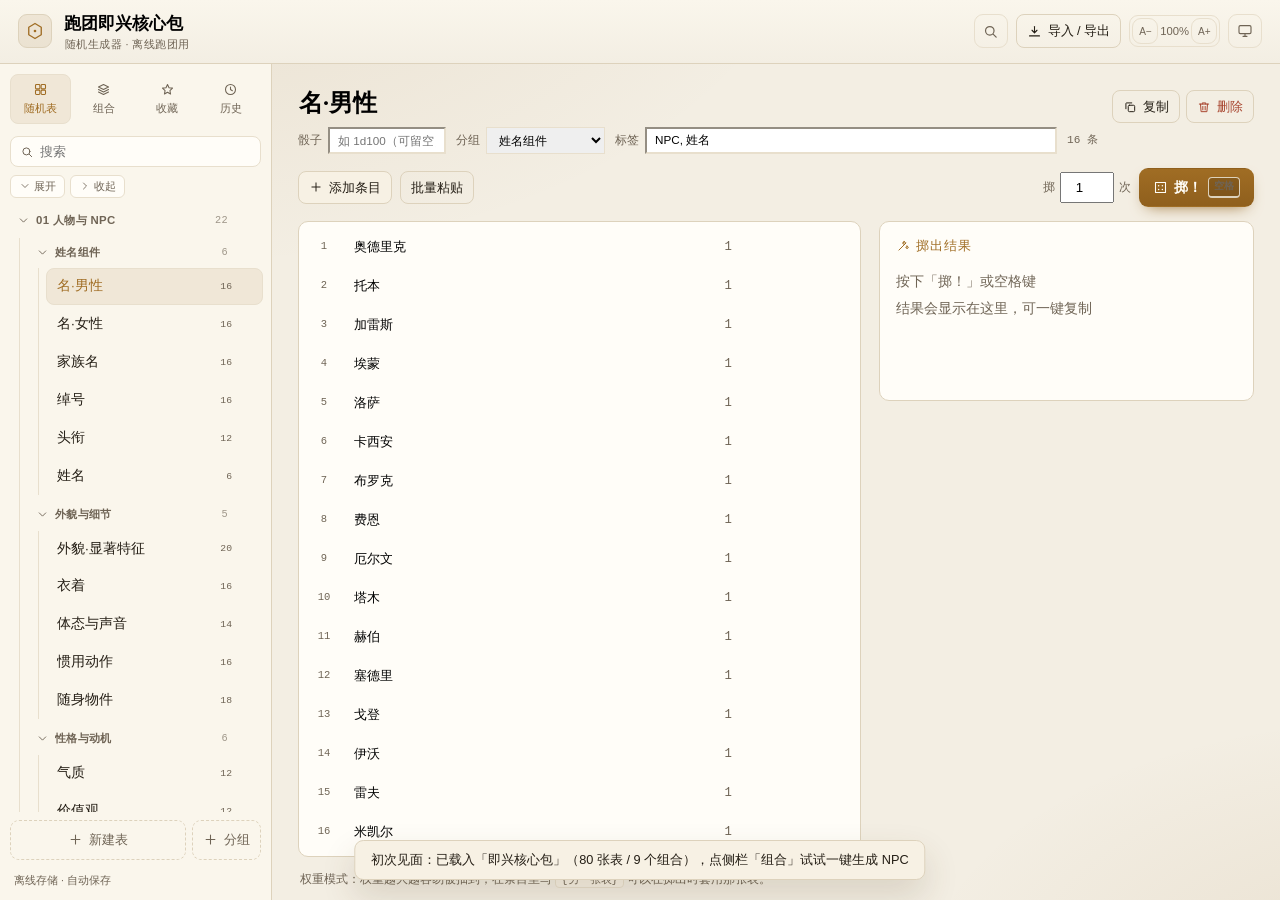
==== pwa/index.html @ c8e524cf "init: 随机表工具（随机生成器）" ====
<!doctype html>
<html lang="zh-CN" data-theme="dark">
<head>
<meta charset="UTF-8">
<meta name="viewport" content="width=device-width, initial-scale=1.0, viewport-fit=cover">
<meta name="color-scheme" content="dark light">
<meta name="description" content="离线随机生成器：建随机表、分组管理、掷表、组合生成 NPC，结果可收藏并写备注。数据保存在本地，可导出导入。">
<title>随机生成器</title>
<link rel="icon" href="data:image/svg+xml,%3Csvg xmlns='http://www.w3.org/2000/svg' viewBox='0 0 32 32'%3E%3Crect width='32' height='32' rx='7' fill='%23171c22'/%3E%3Cpath d='M16 4l10 6v12l-10 6-10-6V10z' fill='none' stroke='%23d8a854' stroke-width='1.6'/%3E%3Ccircle cx='16' cy='16' r='2.2' fill='%23d8a854'/%3E%3C/svg%3E">
<link rel="manifest" href="manifest.webmanifest">
<style>
/* ============================================================
 * 随机生成器 · 样式（泛奇幻 / 暗亮双主题）
 * ============================================================ */

:root {
  --font-display: "Iowan Old Style", "Palatino Linotype", Palatino, "Songti SC", "Source Han Serif SC", "Noto Serif SC", serif;
  --font-body: -apple-system, "Segoe UI", "PingFang SC", "Microsoft YaHei", "Noto Sans SC", sans-serif;
  --font-mono: ui-monospace, "Cascadia Code", Consolas, "Courier New", monospace;
  --font-scale: 1;
  --radius: 10px;
}

[data-theme="dark"] {
  --bg: #0d1013;
  --bg-elev: #12161a;
  --panel: #171c22;
  --panel-2: #1d242b;
  --line: #2b343d;
  --line-soft: #222a32;
  --text: #e9e3d5;
  --text-dim: #98a2ac;
  --gold: #d8a854;
  --gold-strong: #f0c477;
  --gold-bg: rgba(216, 168, 84, 0.12);
  --danger: #d2705c;
  --shadow: 0 18px 44px rgba(0, 0, 0, 0.5);
  --ring: rgba(216, 168, 84, 0.18);
  color-scheme: dark;
}

[data-theme="light"] {
  --bg: #f3eee3;
  --bg-elev: #faf6ec;
  --panel: #fffdf8;
  --panel-2: #f7f1e4;
  --line: #ddd2bc;
  --line-soft: #e8dfcd;
  --text: #241e15;
  --text-dim: #6f6455;
  --gold: #8f5f1d;
  --gold-strong: #a06d24;
  --gold-bg: rgba(143, 95, 29, 0.1);
  --danger: #a8452f;
  --shadow: 0 16px 34px rgba(80, 60, 30, 0.16);
  --ring: rgba(143, 95, 29, 0.16);
  color-scheme: light;
}

* { box-sizing: border-box; }

html, body { height: 100%; }

body {
  margin: 0;
  background:
    radial-gradient(1100px 600px at 12% -10%, var(--gold-bg), transparent 60%),
    radial-gradient(900px 500px at 110% 110%, var(--gold-bg), transparent 55%),
    var(--bg);
  color: var(--text);
  font-family: var(--font-body);
  font-size: calc(15px * var(--font-scale));
  line-height: 1.55;
  -webkit-font-smoothing: antialiased;
  overflow: hidden;
}

body.modal-open { overflow: hidden; }

::-webkit-scrollbar { width: 10px; height: 10px; }
::-webkit-scrollbar-thumb { background: var(--line); border-radius: 10px; border: 3px solid transparent; background-clip: padding-box; }
::-webkit-scrollbar-thumb:hover { background: var(--text-dim); background-clip: padding-box; }
::-webkit-scrollbar-track { background: transparent; }

.icon { flex: none; vertical-align: -2px; }

h1, h2, h3 { font-family: var(--font-display); font-weight: 600; letter-spacing: 0.01em; margin: 0; }

code {
  font-family: var(--font-mono);
  font-size: 0.9em;
  background: var(--panel-2);
  border: 1px solid var(--line-soft);
  border-radius: 4px;
  padding: 1px 5px;
}

kbd {
  font-family: var(--font-mono);
  font-size: 10px;
  padding: 1px 5px;
  border: 1px solid var(--line);
  border-bottom-width: 2px;
  border-radius: 4px;
  color: var(--text-dim);
  background: rgba(0, 0, 0, 0.14);
}

.dim { color: var(--text-dim); }
.grow { flex: 1 1 auto; min-width: 0; }
.right { margin-left: auto; }
.spacer { flex: 1 1 auto; }
.pre { white-space: pre-wrap; }

/* ---------------- 顶栏 ---------------- */

#app {
  display: grid;
  grid-template-rows: auto 1fr;
  height: 100vh;
  height: 100dvh;
}

.topbar {
  display: flex;
  align-items: center;
  gap: 14px;
  padding: 10px 18px;
  border-bottom: 1px solid var(--line);
  background: linear-gradient(180deg, var(--bg-elev), var(--bg));
  z-index: 30;
}

.brand { display: flex; align-items: center; gap: 11px; min-width: 0; }

.brand-mark {
  width: 34px; height: 34px;
  display: grid; place-items: center;
  border-radius: 9px;
  color: var(--gold-strong);
  background: var(--gold-bg);
  border: 1px solid var(--line);
  flex: none;
}

.brand-text { display: flex; flex-direction: column; min-width: 0; }

.setname {
  background: transparent;
  border: 1px solid transparent;
  padding: 2px 6px;
  margin-left: -6px;
  font-family: var(--font-display);
  font-size: 1.12em;
  font-weight: 600;
  border-radius: 6px;
  width: 260px;
  max-width: 46vw;
}

.setname:hover { border-color: var(--line-soft); }
.setname:focus { background: var(--panel); border-color: var(--line); box-shadow: none; }

.tagline { font-size: 0.72em; color: var(--text-dim); padding-left: 2px; letter-spacing: 0.04em; }

.top-actions { display: flex; align-items: center; gap: 8px; margin-left: auto; }

.font-ctl {
  display: flex; align-items: center; gap: 2px;
  border: 1px solid var(--line-soft);
  border-radius: 9px;
  padding: 2px;
  color: var(--text-dim);
  font-size: 0.75em;
}

.font-ctl .icon-btn { width: 26px; height: 26px; font-size: 0.9em; }

/* ---------------- 按钮 ---------------- */

.btn {
  display: inline-flex;
  align-items: center;
  gap: 6px;
  padding: 8px 13px;
  border-radius: 9px;
  border: 1px solid var(--line);
  background: var(--panel-2);
  color: var(--text);
  font: inherit;
  font-size: 0.92em;
  cursor: pointer;
  white-space: nowrap;
  transition: border-color 0.14s, color 0.14s, background 0.14s, transform 0.08s;
}

.btn:hover { border-color: var(--gold); color: var(--gold-strong); }
.btn:active { transform: translateY(1px); }
.btn.gold {
  background: linear-gradient(180deg, var(--gold-strong), var(--gold));
  border-color: transparent;
  color: #241a06;
  font-weight: 600;
  box-shadow: 0 6px 16px -8px var(--gold);
}
[data-theme="light"] .btn.gold { color: #fffdf6; }
.btn.gold:hover { filter: brightness(1.05); color: #241a06; }
[data-theme="light"] .btn.gold:hover { color: #fffdf6; }
.btn.ghost { background: transparent; }
.btn.danger { color: var(--danger); }
.btn.danger:hover { border-color: var(--danger); }
.btn.danger-solid { background: var(--danger); border-color: transparent; color: #fff; }
.btn.small { padding: 6px 10px; font-size: 0.85em; border-radius: 8px; }
.btn:disabled { opacity: 0.45; cursor: not-allowed; }

.icon-btn {
  display: inline-grid;
  place-items: center;
  width: 34px; height: 34px;
  border-radius: 9px;
  border: 1px solid var(--line-soft);
  background: transparent;
  color: var(--text-dim);
  cursor: pointer;
  transition: 0.14s;
}
.icon-btn:hover { color: var(--gold-strong); border-color: var(--gold); }

.mini {
  display: inline-grid;
  place-items: center;
  width: 24px; height: 24px;
  border-radius: 6px;
  border: 1px solid transparent;
  background: transparent;
  color: var(--text-dim);
  cursor: pointer;
  padding: 0;
}
.mini:hover { color: var(--gold-strong); background: var(--panel-2); border-color: var(--line); }
.mini.danger:hover { color: var(--danger); border-color: var(--danger); }

.menu-btn { display: none; }

/* ---------------- 布局 ---------------- */

.layout {
  display: grid;
  grid-template-columns: 272px minmax(0, 1fr);
  min-height: 0;
}

.sidebar {
  display: flex;
  flex-direction: column;
  min-height: 0;
  border-right: 1px solid var(--line);
  background: var(--bg-elev);
}

.main {
  min-height: 0;
  overflow-y: auto;
  padding: 22px 26px 48px;
}

/* ---------------- 侧栏 ---------------- */

.side-tabs {
  display: grid;
  grid-template-columns: repeat(4, 1fr);
  gap: 3px;
  padding: 10px 10px 6px;
}

.side-tab {
  display: flex;
  flex-direction: column;
  align-items: center;
  gap: 3px;
  padding: 7px 2px;
  border-radius: 8px;
  border: 1px solid transparent;
  background: transparent;
  color: var(--text-dim);
  font: inherit;
  font-size: 0.7em;
  cursor: pointer;
  transition: 0.14s;
}
.side-tab:hover { color: var(--text); background: var(--panel); }
.side-tab.active { color: var(--gold-strong); background: var(--gold-bg); border-color: var(--line-soft); }

.side-search {
  display: flex;
  align-items: center;
  gap: 6px;
  margin: 6px 10px 8px;
  padding: 0 9px;
  border: 1px solid var(--line-soft);
  border-radius: 8px;
  background: var(--panel);
  color: var(--text-dim);
}
.side-search input { border: none; background: transparent; padding: 7px 0; flex: 1; font-size: 0.88em; }
.side-search input:focus { box-shadow: none; }

.side-tree-bar {
  display: flex;
  gap: 5px;
  margin: 0 10px 6px;
}

.tree-btn {
  display: inline-flex;
  align-items: center;
  gap: 3px;
  padding: 4px 8px;
  border-radius: 6px;
  border: 1px solid var(--line-soft);
  background: var(--panel);
  color: var(--text-dim);
  font: inherit;
  font-size: 0.72em;
  line-height: 1.2;
  cursor: pointer;
  transition: 0.14s;
}
.tree-btn:hover { color: var(--text); border-color: var(--gold-strong); }
.tree-btn:active { transform: translateY(1px); }

.side-list {
  flex: 1 1 auto;
  min-height: 0;
  overflow-y: auto;
  padding: 2px 8px 10px;
  display: flex;
  flex-direction: column;
  gap: 2px;
}

.side-item {
  display: flex;
  align-items: center;
  gap: 8px;
  width: 100%;
  padding: 8px 10px;
  border-radius: 8px;
  border: 1px solid transparent;
  background: transparent;
  color: var(--text);
  font: inherit;
  font-size: 0.9em;
  text-align: left;
  cursor: pointer;
}
.side-item:hover { background: var(--panel); }
.side-item.active { background: var(--gold-bg); border-color: var(--line-soft); color: var(--gold-strong); }

.side-name { flex: 1 1 auto; overflow: hidden; text-overflow: ellipsis; white-space: nowrap; }
.side-meta { font-size: 0.72em; color: var(--text-dim); font-family: var(--font-mono); }
.side-item.active .side-meta { color: var(--gold); }

/* 表行（可拖动 + 更多操作） */
.side-row {
  display: flex;
  align-items: center;
  border-radius: 8px;
  border: 1px solid transparent;
  min-width: 0;
}
.side-row:hover { background: var(--panel); }
.side-row.active { background: var(--gold-bg); border-color: var(--line-soft); }
.side-row.dragging-row { opacity: 0.4; }

.side-main {
  flex: 1 1 auto;
  min-width: 0;
  display: flex;
  align-items: center;
  gap: 8px;
  padding: 7px 2px 7px 10px;
  border: none;
  background: transparent;
  color: var(--text);
  font: inherit;
  font-size: 0.9em;
  text-align: left;
  cursor: pointer;
}
.side-row.active .side-main { color: var(--gold-strong); }

.side-more { opacity: 0; flex: none; margin-right: 4px; }
.side-row:hover .side-more, .folder-head:hover .side-more { opacity: 1; }
@media (hover: none) { .side-more { opacity: 1; } }

/* 分组 */
.folder-block { display: flex; flex-direction: column; gap: 1px; margin-bottom: 4px; }

.folder-head {
  display: flex;
  align-items: center;
  gap: 2px;
  border-radius: 8px;
  border: 1px solid transparent;
}
.folder-head:hover { background: var(--panel); }
.folder-head.drop-hover { background: var(--gold-bg); border-color: var(--gold); }

.folder-toggle {
  flex: 1 1 auto;
  min-width: 0;
  display: flex;
  align-items: center;
  gap: 6px;
  padding: 5px 4px 5px 8px;
  border: none;
  background: transparent;
  color: var(--text-dim);
  font: inherit;
  font-size: 0.76em;
  letter-spacing: 0.03em;
  text-align: left;
  cursor: pointer;
  border-radius: 7px;
}
.folder-toggle:hover { color: var(--text); }
.folder-name { font-weight: 600; overflow: hidden; text-overflow: ellipsis; white-space: nowrap; }
.folder-count { margin-left: auto; font-family: var(--font-mono); font-size: 0.9em; opacity: 0.65; }

.folder-head.plain {
  display: flex;
  gap: 6px;
  padding: 6px 8px;
  font-size: 0.76em;
  color: var(--text-dim);
}

.folder-items {
  display: flex;
  flex-direction: column;
  gap: 1px;
  margin-left: 11px;
  padding-left: 7px;
  border-left: 1px solid var(--line-soft);
}
.folder-children {
  display: flex;
  flex-direction: column;
  gap: 1px;
  margin-left: 11px;
  padding-left: 7px;
  border-left: 1px solid var(--line-soft);
}
.folder-block.collapsed .folder-items,
.folder-block.collapsed .folder-children { display: none; }

.folder-head[draggable="true"] { cursor: grab; }
.folder-head.dragging-row { opacity: 0.4; }

.folder-empty {
  margin: 2px 0;
  padding: 7px 8px;
  border: 1px dashed var(--line-soft);
  border-radius: 7px;
  font-size: 0.72em;
  color: var(--text-dim);
}

.side-new-row { display: flex; gap: 6px; margin: 8px 10px 4px; }
.side-new-row .side-new { margin: 0; flex: 1 1 auto; }
.side-new.compact { flex: 0 0 auto; padding: 9px 10px; }

.side-empty, .side-summary, .side-tip { padding: 12px; font-size: 0.82em; color: var(--text-dim); }
.side-summary { padding: 8px 12px; }
.side-tip { line-height: 1.6; }

.side-new {
  display: flex; align-items: center; justify-content: center; gap: 6px;
  margin: 8px 10px 4px;
  padding: 9px;
  border-radius: 9px;
  border: 1px dashed var(--line);
  background: transparent;
  color: var(--text-dim);
  font: inherit;
  font-size: 0.85em;
  cursor: pointer;
}
.side-new:hover { color: var(--gold-strong); border-color: var(--gold); background: var(--gold-bg); }

.side-foot { padding: 8px 14px 12px; font-size: 0.7em; }

/* ---------------- 通用视图 ---------------- */

.view { display: flex; flex-direction: column; gap: 14px; max-width: 1280px; }

.view-head { display: flex; align-items: flex-start; gap: 14px; flex-wrap: wrap; }
.head-main { display: flex; flex-direction: column; gap: 6px; flex: 1 1 320px; min-width: 0; }
.head-actions { display: flex; gap: 6px; flex: none; padding-top: 4px; }

.title-input {
  background: transparent;
  border: 1px solid transparent;
  border-radius: 8px;
  padding: 3px 8px;
  margin-left: -8px;
  font-family: var(--font-display);
  font-size: 1.6em;
  font-weight: 600;
  width: 100%;
}
.title-input:hover { border-color: var(--line-soft); }
.title-input:focus { background: var(--panel); border-color: var(--line); box-shadow: none; }
.title-input.invalid { border-color: var(--danger); }

.field-error {
  color: var(--danger);
  font-size: 0.76em;
  padding: 2px 0 0 2px;
  line-height: 1.5;
}

.page-title { font-size: 1.5em; padding: 4px 0; }

.meta-row { display: flex; align-items: center; gap: 10px; flex-wrap: wrap; font-size: 0.82em; color: var(--text-dim); }
.meta-field { display: flex; align-items: center; gap: 6px; flex: 0 0 auto; }
.meta-field > span { flex: none; white-space: nowrap; }
.meta-field input { padding: 5px 8px; font-size: 0.95em; border-color: var(--line-soft); }
.meta-field select { padding: 5px 8px; font-size: 0.95em; border-color: var(--line-soft); max-width: 150px; }
.meta-field.grow { flex: 1 1 220px; min-width: 160px; }
.meta-field.grow input { width: 100%; }
.meta-field input[data-act="table-dice"] { width: 118px; }
.count { font-family: var(--font-mono); font-size: 0.9em; color: var(--text-dim); white-space: nowrap; }

.toolbar { display: flex; align-items: center; gap: 8px; flex-wrap: wrap; }
.inline-field { display: flex; align-items: center; gap: 5px; font-size: 0.82em; color: var(--text-dim); }
.inline-field input { width: 54px; padding: 6px 8px; text-align: center; }

.hint { font-size: 0.78em; color: var(--text-dim); padding: 2px 2px 0; line-height: 1.7; }

.panel {
  border: 1px solid var(--line);
  border-radius: var(--radius);
  background: var(--panel);
  padding: 12px 14px 14px;
  display: flex;
  flex-direction: column;
  gap: 10px;
}
.panel-head { display: flex; align-items: baseline; gap: 10px; font-size: 0.88em; flex-wrap: wrap; }
.panel-head .dim { font-size: 0.86em; }
.pad { padding: 8px 2px; }

.split { display: grid; grid-template-columns: minmax(0, 1.35fr) minmax(300px, 0.9fr); gap: 18px; align-items: start; }
.split-main { display: flex; flex-direction: column; gap: 10px; min-width: 0; }
.split-side { position: sticky; top: 0; min-width: 0; }

/* ---------------- 条目 ---------------- */

.entry-list {
  border: 1px solid var(--line);
  border-radius: var(--radius);
  background: var(--panel);
  padding: 6px;
  display: flex;
  flex-direction: column;
  gap: 2px;
}

.entry-row {
  display: grid;
  grid-template-columns: 26px minmax(0, 1fr) 62px auto;
  align-items: center;
  gap: 7px;
  padding: 3px 6px;
  border-radius: 7px;
}
.entry-row:hover { background: var(--panel-2); }
.entry-row.data-dice { grid-template-columns: 26px minmax(0, 1fr) 62px auto auto; }

.entry-idx { font-family: var(--font-mono); font-size: 0.7em; color: var(--text-dim); text-align: center; }

.entry-row input { border-color: transparent; background: transparent; padding: 6px 8px; }
.entry-row input:hover { border-color: var(--line-soft); background: var(--bg-elev); }
.entry-row input:focus { background: var(--bg-elev); border-color: var(--gold); }

.entry-weight { text-align: center; font-family: var(--font-mono); font-size: 0.82em; color: var(--text-dim); }

.range-wrap { display: flex; align-items: center; gap: 2px; }
.entry-range { width: 48px; text-align: center; font-family: var(--font-mono); font-size: 0.8em; }
.dash { color: var(--text-dim); font-size: 0.8em; }

.row-actions { display: flex; gap: 1px; opacity: 0; transition: opacity 0.12s; }
.entry-row:hover .row-actions, .field-row:hover .row-actions { opacity: 1; }
@media (hover: none) { .row-actions { opacity: 1; } }

/* ---------------- 组合字段 ---------------- */

.field-list { display: flex; flex-direction: column; gap: 3px; }

.field-row {
  display: grid;
  grid-template-columns: 22px minmax(96px, 1.1fr) minmax(80px, 1fr) 52px 52px auto;
  gap: 6px;
  align-items: center;
  padding: 4px 5px;
  border-radius: 7px;
}
.field-row:hover { background: var(--panel-2); }
.field-row input, .field-row select { padding: 6px 8px; font-size: 0.88em; border-color: var(--line-soft); background: var(--bg-elev); }
.field-row .narrow { text-align: center; font-family: var(--font-mono); font-size: 0.82em; }
.field-idx { font-family: var(--font-mono); font-size: 0.7em; color: var(--text-dim); text-align: center; }

.tokens { display: flex; flex-wrap: wrap; gap: 5px; }
.token {
  padding: 3px 8px;
  border-radius: 20px;
  border: 1px solid var(--line-soft);
  background: var(--gold-bg);
  color: var(--gold-strong);
  font-family: var(--font-mono);
  font-size: 0.75em;
  cursor: pointer;
}
.token:hover { border-color: var(--gold); }

/* ---------------- 结果卡 ---------------- */

.result-card {
  border: 1px solid var(--line);
  border-radius: var(--radius);
  background:
    linear-gradient(160deg, var(--gold-bg), transparent 42%),
    var(--panel);
  box-shadow: var(--shadow);
  padding: 14px 16px 16px;
  display: flex;
  flex-direction: column;
  gap: 12px;
  min-height: 180px;
}
.result-card.placeholder { box-shadow: none; background: var(--panel); }

.result-head { display: flex; align-items: center; justify-content: space-between; gap: 10px; }
.result-title {
  display: inline-flex; align-items: center; gap: 6px;
  font-family: var(--font-display);
  font-size: 0.86em;
  letter-spacing: 0.08em;
  color: var(--gold-strong);
  text-transform: uppercase;
}
.seed { font-family: var(--font-mono); font-size: 0.68em; color: var(--text-dim); }

.result-body { min-height: 56px; display: flex; align-items: center; }
.result-text { font-size: 1.12em; line-height: 1.75; word-break: break-word; }
.result-text.pre { white-space: pre-wrap; }
.result-body:has(.result-list) { align-items: flex-start; }

.result-list { margin: 0; padding-left: 1.3em; display: flex; flex-direction: column; gap: 6px; font-size: 1.02em; }
.result-list li::marker { color: var(--gold); font-family: var(--font-mono); font-size: 0.8em; }

.result-empty { color: var(--text-dim); font-size: 0.9em; line-height: 2; }

.dice-detail {
  display: flex; align-items: center; gap: 6px;
  font-family: var(--font-mono);
  font-size: 0.74em;
  color: var(--text-dim);
  border-top: 1px dashed var(--line);
  padding-top: 8px;
}

.warnings { display: flex; flex-direction: column; gap: 4px; }
.warning {
  display: flex; align-items: flex-start; gap: 6px;
  font-size: 0.78em;
  color: var(--danger);
  background: rgba(210, 112, 92, 0.09);
  border: 1px solid rgba(210, 112, 92, 0.24);
  border-radius: 7px;
  padding: 5px 8px;
}

.result-actions { display: flex; gap: 6px; flex-wrap: wrap; }
.result-actions.wrap { flex-wrap: wrap; }

.chips { display: flex; flex-direction: column; gap: 5px; }
.chip {
  display: grid;
  grid-template-columns: 58px minmax(0, 1fr) auto;
  gap: 8px;
  align-items: center;
  padding: 5px 8px;
  border: 1px solid var(--line-soft);
  border-radius: 8px;
  background: var(--bg-elev);
  font-size: 0.82em;
}
.chip.locked { border-color: var(--gold); background: var(--gold-bg); }
.chip-label { color: var(--text-dim); font-size: 0.9em; }
.chip-value { overflow-wrap: anywhere; }
.chip-actions { display: flex; gap: 1px; }

.save-entry { display: flex; align-items: center; gap: 7px; flex-wrap: wrap; font-size: 0.78em; padding-top: 4px; border-top: 1px dashed var(--line); }
.save-entry select { padding: 4px 8px; font-size: 0.95em; }

/* ---------------- 批量粘贴 ---------------- */

.bulk-panel {
  border: 1px solid var(--line);
  border-radius: var(--radius);
  background: var(--panel);
  padding: 12px 14px 14px;
  display: flex;
  flex-direction: column;
  gap: 9px;
}
.bulk-panel[data-open="false"] { display: none; }
.bulk-head { display: flex; align-items: baseline; gap: 10px; font-size: 0.82em; flex-wrap: wrap; }
.bulk-actions { display: flex; gap: 7px; }

.textarea {
  width: 100%;
  resize: vertical;
  font-family: var(--font-body);
  line-height: 1.7;
  min-height: 70px;
  background: var(--bg-elev);
}
.textarea.mono { font-family: var(--font-mono); font-size: 0.78em; line-height: 1.55; }

/* ---------------- 收藏 / 历史 ---------------- */

.fav-list { display: grid; grid-template-columns: repeat(auto-fill, minmax(300px, 1fr)); gap: 12px; }
.fav-card {
  border: 1px solid var(--line);
  border-radius: var(--radius);
  background: linear-gradient(160deg, var(--gold-bg), transparent 55%), var(--panel);
  padding: 13px 14px;
  display: flex;
  flex-direction: column;
  gap: 9px;
}
.fav-text { font-size: 0.96em; line-height: 1.72; }
.fav-meta { display: flex; justify-content: space-between; gap: 8px; font-size: 0.72em; color: var(--text-dim); }
.fav-actions { display: flex; gap: 5px; align-items: center; }

.fav-note {
  width: 100%;
  min-height: 2.6em;
  field-sizing: content;
  background: var(--bg-elev);
  border: 1px solid var(--line-soft);
  border-radius: 8px;
  padding: 7px 9px;
  font-size: 0.8em;
  line-height: 1.65;
  resize: vertical;
}
.fav-note:focus { border-color: var(--gold); }
.fav-note::placeholder { color: var(--text-dim); opacity: 0.75; }

.history-list { display: flex; flex-direction: column; gap: 7px; }
.history-row {
  display: grid;
  grid-template-columns: auto minmax(0, 1fr) auto;
  gap: 11px;
  align-items: start;
  padding: 10px 12px;
  border: 1px solid var(--line-soft);
  border-radius: 9px;
  background: var(--panel);
}
.history-main { min-width: 0; display: flex; flex-direction: column; gap: 3px; }
.history-top { display: flex; align-items: baseline; gap: 9px; flex-wrap: wrap; font-size: 0.86em; }
.history-text {
  font-size: 0.82em;
  color: var(--text-dim);
  display: -webkit-box;
  -webkit-line-clamp: 2;
  -webkit-box-orient: vertical;
  overflow: hidden;
}
.history-actions { display: flex; gap: 1px; }

.badge {
  font-size: 0.68em;
  padding: 2px 7px;
  border-radius: 20px;
  border: 1px solid var(--line);
  color: var(--text-dim);
  white-space: nowrap;
  margin-top: 2px;
}
.badge.combo { color: var(--gold-strong); border-color: var(--gold); background: var(--gold-bg); }

/* ---------------- 空状态 ---------------- */

.empty {
  display: flex;
  flex-direction: column;
  align-items: center;
  justify-content: center;
  text-align: center;
  gap: 12px;
  padding: 12vh 20px;
  color: var(--text-dim);
}
.empty-mark {
  width: 76px; height: 76px;
  display: grid; place-items: center;
  border-radius: 20px;
  border: 1px solid var(--line);
  background: var(--gold-bg);
  color: var(--gold-strong);
  margin-bottom: 4px;
}
.empty h2 { color: var(--text); font-size: 1.3em; }
.empty p { margin: 0; max-width: 30em; line-height: 1.8; font-size: 0.9em; }
.empty-actions { display: flex; gap: 9px; margin-top: 6px; flex-wrap: wrap; justify-content: center; }
.small-empty { padding: 32px 20px; border: 1px dashed var(--line); border-radius: var(--radius); }

/* ---------------- 弹窗 ---------------- */

#modal-root:empty { display: none; }

.modal-backdrop {
  position: fixed;
  inset: 0;
  background: rgba(0, 0, 0, 0.55);
  backdrop-filter: blur(2px);
  z-index: 60;
}

.modal {
  position: fixed;
  z-index: 61;
  top: 50%;
  left: 50%;
  transform: translate(-50%, -50%);
  width: min(560px, calc(100vw - 32px));
  max-height: calc(100vh - 48px);
  display: flex;
  flex-direction: column;
  background: var(--bg-elev);
  border: 1px solid var(--line);
  border-radius: 14px;
  box-shadow: var(--shadow);
  overflow: hidden;
}
.modal.wide { width: min(720px, calc(100vw - 32px)); }

.modal-head {
  display: flex;
  align-items: center;
  justify-content: space-between;
  gap: 10px;
  padding: 13px 16px;
  border-bottom: 1px solid var(--line);
}
.modal-head h3 { font-size: 1.02em; }

.modal-body { padding: 14px 16px 16px; overflow-y: auto; display: flex; flex-direction: column; gap: 10px; }
.modal-note { margin: 0; font-size: 0.85em; color: var(--text-dim); line-height: 1.75; }
.modal-note.pre { white-space: pre-wrap; color: var(--text); }
.modal-actions { display: flex; gap: 8px; align-items: center; flex-wrap: wrap; }
.modal-actions.right { justify-content: flex-end; }

.tabs { display: flex; gap: 4px; border-bottom: 1px solid var(--line); padding-bottom: 8px; flex-wrap: wrap; }
.tabs .tab {
  padding: 6px 13px;
  border-radius: 8px;
  border: 1px solid transparent;
  background: transparent;
  color: var(--text-dim);
  font: inherit;
  font-size: 0.86em;
  cursor: pointer;
}
.tabs .tab:hover { color: var(--text); background: var(--panel); }
.tabs .tab.active { color: var(--gold-strong); background: var(--gold-bg); border-color: var(--line-soft); }

.file-row { display: flex; align-items: center; gap: 10px; flex-wrap: wrap; font-size: 0.85em; }
.file-btn { position: relative; }
.radio-row { display: flex; gap: 14px; flex-wrap: wrap; font-size: 0.85em; color: var(--text-dim); }
.radio-row label { display: inline-flex; align-items: center; gap: 6px; cursor: pointer; }
.radio-row input { accent-color: var(--gold); }

.snap-list { display: flex; flex-direction: column; gap: 6px; }
.snap-row {
  display: flex; align-items: center; justify-content: space-between; gap: 10px;
  padding: 8px 10px;
  border: 1px solid var(--line-soft);
  border-radius: 8px;
  font-size: 0.82em;
}

/* ---------------- 命令面板 ---------------- */

.palette-root { position: fixed; inset: 0; z-index: 70; }
.palette-backdrop { position: absolute; inset: 0; background: rgba(0, 0, 0, 0.5); }

.palette {
  position: absolute;
  top: 12vh;
  left: 50%;
  transform: translateX(-50%);
  width: min(560px, calc(100vw - 28px));
  background: var(--bg-elev);
  border: 1px solid var(--line);
  border-radius: 13px;
  box-shadow: var(--shadow);
  overflow: hidden;
  display: flex;
  flex-direction: column;
}

.palette-input {
  display: flex; align-items: center; gap: 9px;
  padding: 12px 14px;
  border-bottom: 1px solid var(--line);
  color: var(--text-dim);
}
.palette-input input { flex: 1; border: none; background: transparent; padding: 2px 0; font-size: 1em; }
.palette-input input:focus { box-shadow: none; }

#palette-list { max-height: 52vh; overflow-y: auto; padding: 6px; display: flex; flex-direction: column; gap: 2px; }

.palette-item {
  display: flex; align-items: center; gap: 9px;
  padding: 8px 10px;
  border-radius: 8px;
  border: 1px solid transparent;
  background: transparent;
  color: var(--text);
  font: inherit;
  font-size: 0.9em;
  text-align: left;
  cursor: pointer;
}
.palette-item:hover, .palette-item.active { background: var(--gold-bg); border-color: var(--line-soft); }
.pi-name { flex: 1; overflow: hidden; text-overflow: ellipsis; white-space: nowrap; }
.pi-sub { font-size: 0.78em; color: var(--text-dim); font-family: var(--font-mono); }

.palette-empty { padding: 18px; text-align: center; color: var(--text-dim); font-size: 0.85em; }
.palette-foot { padding: 8px 12px; border-top: 1px solid var(--line); font-size: 0.72em; color: var(--text-dim); display: flex; gap: 5px; align-items: center; }

/* ---------------- 弹出菜单 ---------------- */

.menu-pop {
  position: fixed;
  z-index: 75;
  min-width: 184px;
  max-width: 260px;
  background: var(--bg-elev);
  border: 1px solid var(--line);
  border-radius: 10px;
  box-shadow: var(--shadow);
  padding: 5px;
  display: flex;
  flex-direction: column;
  gap: 1px;
  max-height: 70vh;
  overflow-y: auto;
}

.menu-item {
  display: flex;
  align-items: center;
  gap: 8px;
  padding: 7px 9px;
  border: none;
  border-radius: 7px;
  background: transparent;
  color: var(--text);
  font: inherit;
  font-size: 0.85em;
  text-align: left;
  cursor: pointer;
}
.menu-item:hover { background: var(--gold-bg); color: var(--gold-strong); }
.menu-item.danger { color: var(--danger); }
.menu-item.danger:hover { background: rgba(210, 112, 92, 0.12); }
.mi-label { flex: 1 1 auto; overflow: hidden; text-overflow: ellipsis; white-space: nowrap; }
.mi-dot { width: 14px; height: 14px; flex: none; }
.menu-sep { height: 1px; background: var(--line-soft); margin: 4px 2px; }

/* ---------------- 提示条 ---------------- */

#toast-root {
  position: fixed;
  bottom: 20px;
  left: 50%;
  transform: translateX(-50%);
  z-index: 80;
  display: flex;
  flex-direction: column;
  gap: 7px;
  align-items: center;
  pointer-events: none;
}

.toast {
  padding: 9px 16px;
  border-radius: 9px;
  background: var(--panel-2);
  border: 1px solid var(--line);
  box-shadow: var(--shadow);
  font-size: 0.85em;
  opacity: 0;
  transform: translateY(8px);
  transition: 0.22s;
  max-width: 82vw;
}
.toast.in { opacity: 1; transform: none; }
.toast.warn { border-color: var(--danger); color: var(--danger); }

/* ---------------- 拖拽 ---------------- */

.dragging::after {
  content: "松开以导入表组 JSON";
  position: fixed;
  inset: 14px;
  z-index: 90;
  border: 2px dashed var(--gold);
  border-radius: 16px;
  background: color-mix(in srgb, var(--bg) 82%, transparent);
  display: grid;
  place-items: center;
  font-family: var(--font-display);
  font-size: 1.1em;
  color: var(--gold-strong);
  pointer-events: none;
}

/* ---------------- 移动端 ---------------- */

.mobile-tabs { display: none; }
.sidebar-backdrop { display: none; }

@media (max-width: 980px) {
  .layout { grid-template-columns: minmax(0, 1fr); }
  .sidebar {
    position: fixed;
    z-index: 55;
    top: 0; bottom: 0; left: 0;
    width: 278px;
    transform: translateX(-102%);
    transition: transform 0.22s ease;
    box-shadow: var(--shadow);
    padding-top: env(safe-area-inset-top);
  }
  body.sidebar-open .sidebar { transform: none; }
  body.sidebar-open .sidebar-backdrop {
    display: block;
    position: fixed;
    inset: 0;
    z-index: 54;
    background: rgba(0, 0, 0, 0.45);
  }
  .menu-btn { display: inline-grid; }
  .main { padding: 16px 14px calc(84px + env(safe-area-inset-bottom)); }
  .split { grid-template-columns: minmax(0, 1fr); }
  .split-side { position: static; }
  .mobile-tabs {
    display: grid;
    grid-template-columns: repeat(4, 1fr);
    position: fixed;
    bottom: 0; left: 0; right: 0;
    z-index: 45;
    background: color-mix(in srgb, var(--bg-elev) 94%, transparent);
    border-top: 1px solid var(--line);
    padding: 6px 4px calc(6px + env(safe-area-inset-bottom));
    backdrop-filter: blur(8px);
  }
  .mtab {
    display: flex; flex-direction: column; align-items: center; gap: 2px;
    padding: 4px 2px;
    border: none; background: transparent;
    color: var(--text-dim);
    font: inherit; font-size: 0.68em;
    cursor: pointer;
    border-radius: 8px;
  }
  .mtab.active { color: var(--gold-strong); }
  .top-actions .btn { padding: 7px 10px; }
  .tagline { display: none; }
  .entry-row { grid-template-columns: 22px minmax(0, 1fr) 54px auto; }
  .entry-row.data-dice { grid-template-columns: 22px minmax(0, 1fr) 50px auto; }
  .entry-row.data-dice .range-wrap { grid-column: 2 / 3; }
  .field-row { grid-template-columns: 18px minmax(0, 1fr) 46px 46px auto; }
  .field-row select { grid-column: 2 / -1; }
  .field-row input[data-act="field-label"] { grid-column: 2 / 3; }
  .font-ctl { display: none; }
  .title-input { font-size: 1.35em; }
}

@media (max-width: 560px) {
  .topbar { padding: 8px 10px; gap: 8px; }
  .setname { width: 44vw; font-size: 1em; }
  .brand-mark { display: none; }
  .top-actions { gap: 6px; }
  .top-actions > button[data-act="palette"] { display: none; }
  .top-actions .btn span { display: none; }
  .top-actions .btn { padding: 8px; }
  .toolbar { gap: 6px; }
  .btn { padding: 7px 11px; }
  .chip { grid-template-columns: 50px minmax(0, 1fr) auto; }
  .result-text { font-size: 1.04em; }
  .fav-list { grid-template-columns: 1fr; }
}

@media print {
  .topbar, .sidebar, .mobile-tabs, .toolbar, .head-actions, .side-foot, .result-actions, .save-entry, .bulk-panel, .menu-pop { display: none !important; }
  body { background: #fff; color: #000; overflow: visible; }
  #app { display: block; height: auto; }
  .layout { display: block; }
  .main { overflow: visible; padding: 0; }
  .split-side { position: static; }
  .result-card { box-shadow: none; border-color: #ccc; }
}

</style>
</head>
<body>
<div id="app">
  <header class="topbar">
    <div class="brand">
      <button class="icon-btn menu-btn" data-act="sidebar-toggle" title="打开表列表" aria-label="表列表">
        <svg class="icon" width="18" height="18" viewBox="0 0 24 24" fill="none" stroke="currentColor" stroke-width="1.7" stroke-linecap="round"><path d="M4 7h16M4 12h16M4 17h16"/></svg>
      </button>
      <span class="brand-mark" aria-hidden="true">
        <svg class="icon" width="20" height="20" viewBox="0 0 24 24" fill="none" stroke="currentColor" stroke-width="1.6" stroke-linejoin="round"><path d="M12 3l7.5 4.5v9L12 21l-7.5-4.5v-9z"/><circle cx="12" cy="12" r="1.6" fill="currentColor" stroke="none"/></svg>
      </span>
      <div class="brand-text">
        <input id="setname" class="setname" spellcheck="false" autocomplete="off" aria-label="表组名称">
        <span class="tagline">随机生成器 · 离线跑团用</span>
      </div>
    </div>
    <div class="top-actions">
      <button class="icon-btn" data-act="palette" title="跳转到表（Ctrl+K）" aria-label="搜索">
        <svg class="icon" width="17" height="17" viewBox="0 0 24 24" fill="none" stroke="currentColor" stroke-width="1.7" stroke-linecap="round"><circle cx="11" cy="11" r="6"/><path d="M16 16l4 4"/></svg>
      </button>
      <button class="btn ghost small" data-act="io">
        <svg class="icon" width="15" height="15" viewBox="0 0 24 24" fill="none" stroke="currentColor" stroke-width="1.7" stroke-linecap="round" stroke-linejoin="round"><path d="M12 4v10"/><path d="M8 10l4 4 4-4"/><path d="M4 19h16"/></svg>
        <span>导入 / 导出</span>
      </button>
      <div class="font-ctl" title="结果字号">
        <button class="icon-btn" data-act="font-dec" aria-label="缩小字号">A−</button>
        <span id="font-scale">100%</span>
        <button class="icon-btn" data-act="font-inc" aria-label="放大字号">A+</button>
      </div>
      <button class="icon-btn" id="theme-btn" data-act="theme" title="主题" aria-label="主题"></button>
    </div>
  </header>

  <div class="layout">
    <aside id="sidebar" class="sidebar"></aside>
    <div class="sidebar-backdrop" data-act="sidebar-toggle"></div>
    <main id="main" class="main"></main>
  </div>

  <nav id="mobile-tabs" class="mobile-tabs"></nav>
</div>

<div id="modal-root"></div>
<div id="toast-root"></div>

<script>
/* ============================================================
 * 00. 随机数：可复现的种子随机（mulberry32）
 * ============================================================ */
(function (RT) {
  'use strict';

  RT.hashSeed = function (str) {
    let h = 2166136261 >>> 0;
    const s = String(str);
    for (let i = 0; i < s.length; i++) {
      h ^= s.charCodeAt(i);
      h = Math.imul(h, 16777619);
    }
    return h >>> 0;
  };

  RT.mulberry32 = function (seed) {
    let a = seed >>> 0;
    return function () {
      a = (a + 0x6d2b79f5) | 0;
      let t = Math.imul(a ^ (a >>> 15), 1 | a);
      t = (t + Math.imul(t ^ (t >>> 7), 61 | t)) ^ t;
      return ((t ^ (t >>> 14)) >>> 0) / 4294967296;
    };
  };

  RT.randomSeed = function () {
    if (window.crypto && window.crypto.getRandomValues) {
      const buf = new Uint32Array(1);
      window.crypto.getRandomValues(buf);
      return buf[0] >>> 0;
    }
    return (Math.random() * 4294967296) >>> 0;
  };

  /** 按权重取下标；权重全 0 时退化为均匀分布 */
  RT.pickWeightedIndex = function (weights, rand) {
    const n = weights.length;
    if (!n) return -1;
    let total = 0;
    for (let i = 0; i < n; i++) {
      const w = Number(weights[i]);
      total += w > 0 ? w : 0;
    }
    if (total <= 0) return Math.floor(rand() * n);
    let r = rand() * total;
    for (let i = 0; i < n; i++) {
      const w = Number(weights[i]);
      if (w > 0) {
        r -= w;
        if (r < 0) return i;
      }
    }
    return n - 1;
  };

})(window.RT = window.RT || {});

/* ============================================================
 * 01. 数据模型、默认值、示例表组、导入校验
 * ============================================================ */
(function (RT) {
  'use strict';

  RT.SCHEMA_VERSION = 3;

  RT.uid = function (prefix) {
    return (prefix || 'id') + '_' + Math.random().toString(36).slice(2, 9) + Date.now().toString(36).slice(-4);
  };

  RT.entry = function (text, weight, range) {
    return {
      id: RT.uid('e'),
      text: String(text == null ? '' : text),
      weight: weight == null ? 1 : Number(weight),
      range: range || null,
    };
  };

  RT.table = function (name, tags, entries, dice) {
    return {
      id: RT.uid('t'),
      name: name || '新表',
      folderId: null,
      tags: tags || [],
      dice: dice || null,
      entries: entries || [],
    };
  };

  RT.emptySet = function () {
    return {
      schemaVersion: RT.SCHEMA_VERSION,
      id: RT.uid('set'),
      name: '我的战役表组',
      updatedAt: new Date().toISOString(),
      contentVersion: null,
      folders: [],
      tables: [],
      combos: [],
      favorites: [],
      history: [],
    };
  };

  /* ---------------- 内置表包：即兴核心包（方案 A） ---------------- */

  /**
   * 首次打开、菜单「载入核心表包」、以及旧示例迁移都走这里。
   * 表内容全部定义在 01a-content.js（RT.contentSet），本文件只留接口。
   */
  RT.sampleSet = function () {
    return RT.contentSet();
  };

  /* ---------------- 导入校验 / 兼容 ---------------- */

  function num(v, dflt) {
    const n = Number(v);
    return isFinite(n) ? n : dflt;
  }

  RT.normalizeSet = function (raw) {
    if (!raw || typeof raw !== 'object') throw new Error('不是有效的 JSON 对象');
    if (!Array.isArray(raw.tables) && !Array.isArray(raw.combos)) {
      throw new Error('缺少 tables 字段，看来不是本工具导出的文件');
    }

    const set = RT.emptySet();
    set.schemaVersion = RT.SCHEMA_VERSION;
    set.id = typeof raw.id === 'string' && raw.id ? raw.id : set.id;
    set.name = typeof raw.name === 'string' && raw.name.trim() ? raw.name.trim() : '导入的表组';
    set.updatedAt = typeof raw.updatedAt === 'string' ? raw.updatedAt : new Date().toISOString();
    // 内容库版本：用于把旧版「示例表组」整包替换成即兴核心包（自定义表组不受影响）
    set.contentVersion = typeof raw.contentVersion === 'string' ? raw.contentVersion : null;

    set.folders = (Array.isArray(raw.folders) ? raw.folders : []).map(function (f) {
      if (!f || typeof f !== 'object') return null;
      return {
        id: typeof f.id === 'string' && f.id ? f.id : RT.uid('fd'),
        name: typeof f.name === 'string' && f.name.trim() ? f.name.trim() : '未命名分组',
        parentId: typeof f.parentId === 'string' && f.parentId ? f.parentId : null,
        collapsed: !!f.collapsed,
      };
    }).filter(Boolean);

    // 清理悬空父级与环（防止导入坏数据导致渲染死循环）
    const folderById = {};
    set.folders.forEach(function (f) { folderById[f.id] = f; });
    set.folders.forEach(function (f) {
      if (!f.parentId) return;
      if (f.parentId === f.id || !folderById[f.parentId]) {
        f.parentId = null;
        return;
      }
      let cur = folderById[f.parentId];
      let guard = 0;
      while (cur && guard++ < 100) {
        if (cur.id === f.id) { f.parentId = null; break; }
        cur = cur.parentId ? folderById[cur.parentId] : null;
      }
    });

    const folderIds = set.folders.map(function (f) { return f.id; });

    set.tables = (Array.isArray(raw.tables) ? raw.tables : []).map(function (t) {
      const table = RT.table(typeof t.name === 'string' ? t.name : '未命名表', [], [], typeof t.dice === 'string' && t.dice.trim() ? t.dice.trim() : null);
      table.id = typeof t.id === 'string' && t.id ? t.id : table.id;
      table.tags = Array.isArray(t.tags) ? t.tags.filter(function (x) { return typeof x === 'string'; }) : [];
      table.folderId = typeof t.folderId === 'string' && folderIds.indexOf(t.folderId) >= 0 ? t.folderId : null;
      table.entries = (Array.isArray(t.entries) ? t.entries : []).map(function (e) {
        if (typeof e === 'string') return RT.entry(e, 1);
        const entry = RT.entry(typeof e.text === 'string' ? e.text : '', num(e.weight, 1), null);
        entry.id = typeof e.id === 'string' && e.id ? e.id : entry.id;
        if (Array.isArray(e.range) && e.range.length === 2) {
          entry.range = [num(e.range[0], 0), num(e.range[1], 0)];
        }
        return entry;
      });
      return table;
    });

    set.combos = (Array.isArray(raw.combos) ? raw.combos : []).map(function (c) {
      const combo = { id: RT.uid('c'), name: typeof c.name === 'string' ? c.name : '未命名组合', fields: [], template: typeof c.template === 'string' ? c.template : '' };
      if (typeof c.id === 'string' && c.id) combo.id = c.id;
      combo.fields = (Array.isArray(c.fields) ? c.fields : []).map(function (f) {
        return {
          id: typeof f.id === 'string' && f.id ? f.id : RT.uid('f'),
          tableId: typeof f.tableId === 'string' ? f.tableId : '',
          label: typeof f.label === 'string' ? f.label : '字段',
          rolls: Math.min(20, Math.max(1, num(f.rolls, 1))),
          sep: typeof f.sep === 'string' ? f.sep : '、',
          locked: !!f.locked,
          lockedValue: typeof f.lockedValue === 'string' ? f.lockedValue : '',
        };
      });
      return combo;
    });

    set.favorites = (Array.isArray(raw.favorites) ? raw.favorites : []).map(function (f) {
      return {
        id: typeof f.id === 'string' && f.id ? f.id : RT.uid('fav'),
        comboId: typeof f.comboId === 'string' ? f.comboId : '',
        sourceLabel: typeof f.sourceLabel === 'string' ? f.sourceLabel : '',
        text: typeof f.text === 'string' ? f.text : '',
        note: typeof f.note === 'string' ? f.note : '',
        ts: num(f.ts, Date.now()),
      };
    });

    set.history = (Array.isArray(raw.history) ? raw.history : []).slice(0, 200).map(function (h) {
      return {
        id: typeof h.id === 'string' && h.id ? h.id : RT.uid('h'),
        ts: num(h.ts, Date.now()),
        kind: h.kind === 'combo' ? 'combo' : 'table',
        refId: typeof h.refId === 'string' ? h.refId : '',
        label: typeof h.label === 'string' ? h.label : '',
        seed: num(h.seed, 0),
        text: typeof h.text === 'string' ? h.text : '',
      };
    });

    return set;
  };

  /** 合并导入：为冲突的表/组合重新分配 id，并同步组合里的引用 */
  RT.mergeSet = function (target, incoming) {
    const tableMap = {};
    const folderMap = {};
    if (Array.isArray(incoming.folders)) {
      incoming.folders.forEach(function (f) {
        if (target.folders.some(function (x) { return x.id === f.id; })) {
          const nid = RT.uid('fd');
          folderMap[f.id] = nid;
          f.id = nid;
        }
        target.folders.push(f);
      });
      incoming.folders.forEach(function (f) {
        if (f.parentId && folderMap[f.parentId]) f.parentId = folderMap[f.parentId];
      });
    }
    incoming.tables.forEach(function (t) {
      if (folderMap[t.folderId]) t.folderId = folderMap[t.folderId];
      if (target.tables.some(function (x) { return x.id === t.id; })) {
        const nid = RT.uid('t');
        tableMap[t.id] = nid;
        t.id = nid;
      }
      target.tables.push(t);
    });
    incoming.combos.forEach(function (c) {
      c.fields.forEach(function (f) {
        if (tableMap[f.tableId]) f.tableId = tableMap[f.tableId];
      });
      if (target.combos.some(function (x) { return x.id === c.id; })) c.id = RT.uid('c');
      target.combos.push(c);
    });
    incoming.favorites.forEach(function (f) {
      if (target.favorites.some(function (x) { return x.id === f.id; })) f.id = RT.uid('fav');
      target.favorites.push(f);
    });
    return target;
  };

})(window.RT = window.RT || {});

/* ============================================================
 * 01a. 即兴核心表包（方案 A）内容库
 *     人物 22 表 / 地点 25 表 / 战斗 24 表 / 事件 9 表 + 8 个组合
 *     权重约定：战斗描述「普通 5 : 戏剧化 1」≈ 85:15，重击表反过来
 *     条目字符串以 * 开头 = 戏剧化条目（走低权重 / 重击表走高权重）
 * ============================================================ */
(function (RT) {
  'use strict';

  RT.CONTENT_VERSION = 'A1-2026-11-16';

  /** 旧版「泛奇幻示例表组」的表名 —— 用于把浏览器里残留的测试表整包换掉 */
  RT.LEGACY_SAMPLE_NAME = '泛奇幻示例表组';
  RT.LEGACY_SAMPLE_TABLES = [
    '姓氏', '名字', '绰号', 'NPC 姓名', 'NPC 外貌', 'NPC 性格',
    'NPC 动机', 'NPC 口癖', '天气', '旅途遭遇', '酒馆传闻',
  ];

  RT.isLegacySample = function (set) {
    if (!set || !Array.isArray(set.tables) || !set.tables.length) return false;
    if (set.name === RT.LEGACY_SAMPLE_NAME) return true;
    return set.tables.every(function (t) {
      return RT.LEGACY_SAMPLE_TABLES.indexOf(String(t.name).trim()) >= 0;
    });
  };

  RT.contentSet = function () {
    const set = RT.emptySet();
    set.name = '跑团即兴核心包';
    set.contentVersion = RT.CONTENT_VERSION;

    const folders = {};
    const tables = [];

    function folder(key, name, parentKey) {
      const f = {
        id: RT.uid('fd'),
        name: name,
        parentId: parentKey && folders[parentKey] ? folders[parentKey].id : null,
        collapsed: false,
      };
      folders[key] = f;
      set.folders.push(f);
      return f;
    }

    /**
     * table(分组键, 表名, 条目数组, 选项)
     * 条目：字符串（默认权重 wn；以 * 开头则用 wd）或 [文本, 权重, 区间]
     */
    function table(folderKey, name, items, opts) {
      opts = opts || {};
      const wn = opts.wn == null ? 1 : opts.wn;
      const wd = opts.wd == null ? 1 : opts.wd;
      const t = RT.table(name, opts.tags || [], [], opts.dice || null);
      t.folderId = folders[folderKey] ? folders[folderKey].id : null;
      items.forEach(function (it) {
        if (typeof it === 'string') {
          const dramatic = it.charAt(0) === '*';
          t.entries.push(RT.entry(dramatic ? it.slice(1) : it, dramatic ? wd : wn));
        } else {
          t.entries.push(RT.entry(
            it[0],
            it.length > 1 && it[1] != null ? it[1] : wn,
            it.length > 2 ? it[2] : null
          ));
        }
      });
      tables.push(t);
      return t;
    }

    function fld(t, label, sep) {
      return {
        id: RT.uid('f'), tableId: t.id, label: label,
        rolls: 1, sep: sep == null ? '、' : sep, locked: false, lockedValue: '',
      };
    }

    function combo(name, fields, template) {
      set.combos.push({ id: RT.uid('c'), name: name, fields: fields, template: template });
    }

    /* ================= 分组骨架 ================= */

    folder('char', '01 人物与 NPC');
    folder('names', '姓名组件', 'char');
    folder('look', '外貌与细节', 'char');
    folder('mind', '性格与动机', 'char');
    folder('ident', '身份与关系', 'char');

    folder('place', '02 地点与场景');
    folder('town', '城镇与市集', 'place');
    folder('tavern', '酒馆与旅店', 'place');
    folder('wild', '荒野与道路', 'place');
    folder('dungeon', '地牢与遗迹', 'place');

    folder('combat', '03 战斗描述');
    folder('hit', '命中', 'combat');
    folder('miss', '未命中与防御', 'combat');
    folder('crit', '致命一击', 'combat');
    folder('mon', '怪物反应', 'combat');
    folder('env', '环境与干扰', 'combat');

    folder('event', '04 事件与遭遇');
    folder('road', '旅途与营地', 'event');
    folder('job', '任务委托', 'event');
    folder('corpse', '尸体搜刮', 'event');

    /* ================= 01 姓名组件 ================= */

    const tNameM = table('names', '名·男性', [
      '奥德里克', '托本', '加雷斯', '埃蒙', '洛萨', '卡西安', '布罗克', '费恩',
      '厄尔文', '塔木', '赫伯', '塞德里', '戈登', '伊沃', '雷夫', '米凯尔',
    ], { tags: ['NPC', '姓名'] });

    const tNameF = table('names', '名·女性', [
      '莉安', '瑟拉', '伊芙琳', '苔丝', '薇拉', '妲莉亚', '赛琳娜', '米拉',
      '奥莉薇', '贝莉', '卡珊', '奈儿', '塔玛', '尤莉', '瑞娅', '桑妮',
    ], { tags: ['NPC', '姓名'] });

    const tFamily = table('names', '家族名', [
      '灰堡', '铁林', '银溪', '黑羽', '石心', '晨星', '渡鸦', '霜刃',
      '铜锤', '白鹿', '夜歌', '远山', '荆棘', '静水', '旧桥', '低地',
    ], { tags: ['NPC', '姓名'] });

    const tNick = table('names', '绰号', [
      '独眼', '断剑', '夜莺', '铁胃', '无声', '红手', '灰狐', '老鸦',
      '三指', '醉狼', '半截', '火舌', '冷灶', '铜牙', '长脚', '哑嗓',
    ], { tags: ['NPC', '姓名'] });

    const tTitle = table('names', '头衔', [
      '守备队长', '税务官', '码头管账', '退役百夫长', '巡回执事', '行会账房',
      '钟楼守夜人', '驿站长', '采邑书记', '猎场看守', '济贫院管带', '私盐掮客',
    ], { tags: ['NPC', '姓名'] });

    table('names', '姓名', [
      ['{名·男性}·{家族名}', 6],
      ['{名·女性}·{家族名}', 6],
      ['{名·男性}·{家族名}「{绰号}」', 2],
      ['「{绰号}」{名·女性}', 2],
      ['{头衔}　{名·男性}·{家族名}', 1],
      ['{名·女性}，没有姓，只叫这个名字', 1],
    ], { tags: ['NPC', '姓名'] });

    /* ================= 01 外貌与细节 ================= */

    table('look', '外貌·显著特征', [
      '左脸一道从眉骨到下颌的旧疤，笑的时候疤先动',
      '说话时右眼像在计算什么，左眼却很少眨',
      '一头白发扎得极紧，露出青色的头皮',
      '右手小指僵着，弯不下去',
      '皮肤白得不像常年在外的，脖子却是晒红的',
      '眉毛只剩半边，另一边是画上去的',
      '鼻梁塌过，呼吸带一点轻响',
      '耳垂上有个穿旧的孔，什么也没戴',
      '下巴上三道平行的细疤，像被什么抓过',
      '睫毛很长，衬得眼睛过分温和',
      '手上常年有洗不净的靛蓝，指缝最深',
      '颈侧一块烫伤，形状规整得像烙印',
      '走神时嘴唇会无声地动，像在念数',
      '眼白泛黄，看久了让人心里发毛',
      '半张脸用旧布遮着，说是牙疼',
      '左耳缺了一小块，边缘是圆的',
      '手腕上有一圈比别处浅的印，像长期戴过什么',
      '头发里掺着一缕白，从额角一路劈到脑后',
      '指甲缝里有红色的东西，洗过了还是红的',
      '笑起来只有一边嘴角动，另一边纹丝不动',
    ], { tags: ['NPC', '外貌'] });

    table('look', '衣着', [
      '一件洗到发白的粗布外套，肘部补丁摞着补丁',
      '城里裁缝做的深色长衣，袖口却磨破了',
      '皮甲外罩着亚麻衫，扣子少了两颗，用麻绳系着',
      '斗篷过于宽大，走路时下摆扫地',
      '靴子是新的，衣服是旧的',
      '领口别着一枚褪色的铜扣，像是纪念物',
      '腰间缠着三圈布带，把东西都塞在里面',
      '围裙上遍布烧焦的小孔',
      '挂着一条洗得发硬的围巾，夏天也不摘',
      '手指上套着两个不合尺寸的戒指',
      '一身干净的制服，熨得笔挺，袖口却有墨迹',
      '衣服上别着七八根针，随手就取',
      '长袍下摆沾着泥，从膝盖以下全是',
      '戴着一顶过大的帽子，帽檐压得极低',
      '罩着厚厚的皮围裙，肩膀处沁着油光',
      '衣襟里露出一截链子，坠子藏在里面',
    ], { tags: ['NPC', '外貌'] });

    table('look', '体态与声音', [
      '站着时重心偏在左脚，右肩低半寸',
      '走路没有声音，在碎石上也是',
      '说话前先深吸一口气，然后一口气说完',
      '声音很轻，逼得人往前凑',
      '坐着也不放松，背挺得像根柱子',
      '手一直在动，不是摸袖口就是按桌面',
      '笑起来声音短促，像被掐断',
      '说话带很重的喉音，每个字都闷在胸腔里',
      '习惯踮着脚，跟人说话时微微俯身',
      '站着时双手交叠在身前，像在等吩咐',
      '动作很慢，慢到让人不耐烦，却从不出错',
      '声音沙哑，句子断了会自己咳一下接上',
      '走路时肩膀先转过去，人再跟上',
      '停顿很多，每个停顿都像在等别人接话',
    ], { tags: ['NPC', '外貌'] });

    table('look', '惯用动作', [
      '紧张时用拇指反复擦杯沿',
      '思考时把戒指转到手心',
      '开口前先用手指在桌上敲三下',
      '听到不信的话，会先笑一声再说话',
      '递东西时习惯用两只手',
      '进门必先看门框上方',
      '数东西时用拇指一个一个按过去',
      '摸下巴时总停在左边',
      '坐久了会把靴尖在桌腿上蹭',
      '说完话习惯补一句「你随意」',
      '与人说话时慢慢往后退半步',
      '咬牙时太阳穴会跳',
      '抽刀前先弹一下刀背',
      '把袖子往上撸两次，哪怕袖子本来就不长',
      '见到钱会先舔一下拇指',
      '听人说话时点头，但频率不对',
    ], { tags: ['NPC', '外貌'] });

    table('look', '随身物件', [
      '腰间挂着一串不属于他的钥匙，足有二十几把',
      '一个装过药的小瓷瓶，标签被撕掉了',
      '半块硬得能敲人的面包，用布包着',
      '一枚磨平了图案的铜币，穿孔穿了绳',
      '一叠折了七八次的信纸，边角都软了',
      '一把只有三根齿的梳子',
      '秤砣大小的石头，说是家乡的',
      '一把没有鞘的短刀，刃口有豁',
      '一串骨珠，其中一颗明显是别的材质',
      '火镰、火石、火绒，装在牛角里',
      '一张手绘的地图，画到一半断了',
      '一截蜡烛，烧到只剩两指长',
      '装着细砂的布袋，掂起来有点沉',
      '一小卷线，针插在线轴上',
      '一枚贵族的印，边角磕掉了一块',
      '三颗骰子，其中一颗灌了铅',
      '一只空的鸟笼，笼门是开着的',
      '一面巴掌大的铜镜，镜面花得照不清人',
    ], { tags: ['NPC', '物件'] });

    /* ================= 01 性格与动机 ================= */

    table('mind', '气质', [
      '让人放松，像待了很久的老椅子',
      '一进屋，房间里的声音会小一点',
      '客气到让人不敢麻烦他',
      '带着一股不容置疑的疲态',
      '锋利，话不多但每句都带钩',
      '像个随时准备道歉的人',
      '温吞，什么都答应，什么都不办',
      '有一股没处使的劲，坐着也像要走',
      '干净利落，做什么都一次做完',
      '让人觉得他在等你先开口',
      '阴晴不定，但不解释',
      '老实得让人起疑',
    ], { tags: ['NPC', '性格'] });

    table('mind', '价值观', [
      '欠了就得还，哪怕是欠死人',
      '秩序比公正重要，因为秩序能维持',
      '承诺只对具体的人有效，不对名义有效',
      '活着比体面重要，但只到他自己的那条线',
      '手艺就是人格，做坏了的东西不肯出手',
      '不信誓言，只信已经发生的事',
      '宁可被恨，也不愿被同情',
      '规矩是要守的，但规矩可以商量',
      '帮人能帮到哪算哪，不背责任',
      '家里人的事，怎么都算对',
      '有恩必记，有仇不一定报',
      '谁出的钱多，谁的道理长',
    ], { tags: ['NPC', '性格'] });

    table('mind', '动机', [
      '攒够钱赎回被抵押的祖宅',
      '找十年前在雪夜里走失的妹妹',
      '把一封没写完的信送到收信人手上',
      '想在死前看见自己的名字被人念一遍',
      '躲一个不该惹的人，躲到对方忘了为止',
      '查清那场火烧起来时，谁把门从外面锁了',
      '证明自己不是家族里那个废物',
      '把一件不该被挖出来的东西重新埋回去',
      '收集所有失传的手艺，一条也不肯漏',
      '让某个人在众人面前承认当年的事',
      '只是离开这个地方，去哪儿都行',
      '替死去的人把话说完',
      '弄明白自己是谁生的',
      '还清一笔从没跟人提过的债',
      '让弟弟别再走自己走过的路',
      '找一个能放心闭眼的地方',
    ], { tags: ['NPC', '动机'] });

    table('mind', '秘密', [
      '他其实不认识自己口中的那位雇主',
      '那笔钱不是他挣的，是他捡的，失主还活着',
      '他说的那个村子，十几年前就没了',
      '他右手一直戴着东西，只是被袖子盖住了',
      '他会在夜里一个人对着墙说话',
      '他的名字是借来的，真的那个已经埋了',
      '他给两边都递过消息，两边都以为他只忠于自己',
      '他怕的是深水，不是血',
      '他曾经在一场瘟疫里做过把关的人',
      '他偷偷养着一个人，那个人不该还活着',
      '他记得所有人的账，包括不该记得的',
      '他有个孩子，没人知道在哪儿',
      '他从来没杀过人，但所有人都以为他杀过',
      '他手上那枚戒指是从尸体上取下来的',
      '他每晚都要确认门闩三次',
      '他其实识字，只是从不在人前写',
      '他欠的那个人的债，是用命算的',
      '他一直在等一封信，等了十年',
    ], { tags: ['NPC', '动机'] });

    table('mind', '弱点', [
      '见不得孩子在面前哭',
      '酒一入口就守不住话',
      '太信自己那双眼睛',
      '对旧日的同伴有求必应',
      '受不得别人说他手不干净',
      '一听人提起他母亲就失态',
      '坐上赌桌就停不下来',
      '不会拒绝递过来的活儿',
      '怕被当成外人，所以什么都说',
      '见血会短暂地愣一下',
      '身上有旧伤，阴雨天右臂动不了',
      '太好面子，宁死不肯求人',
    ], { tags: ['NPC', '性格'] });

    table('mind', '口癖', [
      '每句话结尾加一句「愿炉火不灭」',
      '开口前先咳两声',
      '管所有人都叫「小家伙」',
      '喜欢用「这么说吧」开头',
      '说到一半会停下来数手指',
      '总把「我年轻那会儿」挂在嘴边',
      '一紧张就反复擦杯子',
      '用反问句回答一切问题',
      '说话时压低嗓子，像在分享秘密',
      '每三句话引一句谚语',
      '句尾总带一句「你懂我意思吧」',
      '提到钱就改用他乡的土话',
      '说完自己的话总要补一句「不过也不一定」',
      '把所有人都称为「那位」',
    ], { tags: ['NPC', '性格'] });

    /* ================= 01 身份与关系 ================= */

    table('ident', '职业', [
      '皮匠，摊子摆在街角，兼修马具',
      '药铺学徒，认得草，不认得人',
      '守夜人，管三条街的灯',
      '卸货工，只在夜里上工',
      '抄写员，字漂亮，手常年发凉',
      '走街的货郎，担子里什么都有一点',
      '退役的弓手，现在替人看仓',
      '债务中间人，替人算，也替人催',
      '厨子，只在别人家办席时出现',
      '掘墓人，附带替人看守祠堂',
      '兽医，比治人的那位更让人信',
      '车夫，认识所有近路和小路',
      '采石场的记账，有两本账',
      '客栈跑堂，记得每个客人的口味',
      '教堂杂役，会唱但不会读',
      '盐商的手下，腰间总挂一把秤',
      '前乐师，手指断了两根后改了行',
      '更夫，敲梆子只是个幌子',
    ], { tags: ['NPC', '身份'] });

    table('ident', '派系', [
      '城里的行会，规矩多，护人',
      '码头的装卸帮，认人不认法',
      '教会的外围，做慈善，也做别的',
      '领主的税吏班子，谁都不喜欢',
      '一群没有名字的自由骑手',
      '商会，账面上干干净净',
      '旧王朝的残党，只在酒桌上说话',
      '本地的地头蛇，收钱办事',
      '学院来的人，来调查，不说明来意',
      '谁给钱跟谁，但没有固定主子',
    ], { tags: ['NPC', '身份'] });

    table('ident', '对玩家·初始态度', [
      ['一见如故，主动让座，还请你喝一杯', 1, [1, 2]],
      ['客气，愿意帮忙，但要你先开口', 1, [3, 4]],
      ['冷淡，问一句答一句', 1, [5, 6]],
      ['明显在打量你，尤其是你的靴子和手', 1, [7, 8]],
      ['戒备，说话绕着弯，不肯给准话', 1, [9, 10]],
      ['把你当普通客人，该收钱收钱', 1, [11, 12]],
      ['不太耐烦，话里暗示你该走了', 1, [13, 14]],
      ['直接问你是什么人，为什么来', 1, [15, 16]],
      ['敌意，话里带刺，手没离开过腰', 1, [17, 18]],
      ['认定你欠他什么，一开口就要说法', 1, [19, 19]],
      ['已经决定动手，只是想先让你放松', 1, [20, 20]],
    ], { tags: ['NPC', '态度'], dice: '1d20' });

    table('ident', '人际关系钩子', [
      '他欠城里某个放贷人一大笔钱，利息已经开始滚',
      '他妹妹在城东的洗衣房做工，两人三年没说话',
      '他替一位不愿露面的老爷送东西，从不问里面是什么',
      '他和守备队的一个小队长是结拜兄弟，但很久没联系',
      '有个女人每月来收一次钱，两人从不多说一句',
      '他的师父还活着，瘫在床上，等他回去',
      '他和隔壁铺子的老板共用一面墙，也共用一段旧怨',
      '他的儿子在矿上，半年没有消息',
      '他曾把一个孩子送出城，那孩子现在回来了',
      '他认识你身上的某件东西，认得很准',
      '他替死者保管着一份名单',
      '他和当局有约定，具体内容不能提',
      '他每月十五去城外一趟，不带东西也不带人',
      '他的债主昨天死了，死得很不是时候',
      '他照顾着三个不是自己生的孩子',
      '有人托他打听你，他已经收了钱',
    ], { tags: ['NPC', '关系'] });

    table('ident', '当前行为', [
      '正蹲在路边给一只鞋换底，身边摆着个小皮匠摊',
      '正把一车萝卜码整齐，码到第三层就塌一次',
      '靠在门框上啃干饼，看见人来先把饼收进怀里',
      '正同人争一匹布的长度，尺子攥得死紧',
      '在井边洗一件带血的衣裳，水换了三遍',
      '正往墙上贴一张告示，贴歪了也不管',
      '坐在台阶上给一把刀换柄上的绳',
      '举着灯在屋檐下找什么，脖子仰得很酸',
      '正哄一匹不肯进棚的骡子，声音低得像求人',
      '拿木棍在泥地上画路线，画了又抹',
      '正在数一小堆铜钱，数到一半又从头数',
      '靠着墙打盹，手里还攥着账本',
      '正把一个醉汉往门外拖，动作很熟练',
      '给一只瘦猫分半条鱼，自己吃另一半',
      '正和人低声谈价，一边谈一边看四周',
      '拎着两桶水，走三步歇一步',
      '正把一只死掉的鸟从网里解出来',
      '在门口拦人，挨个问话，问得极慢',
      '正磨一把剪刀，磨得极认真',
      '把一摞旧纸一张张摊开晾，风一来就按住',
    ], { tags: ['NPC', '行为'] });

    /* ================= 02 城镇与市集 ================= */

    table('town', '城镇·规模与氛围', [
      '两条主街，一条河，走完用不了半个时辰',
      '城墙只有一段，剩下的地方用木栅补着',
      '大到能藏住人，小到瞒不住事',
      '街道以碎石铺成，雨后能陷进半只靴子',
      '一座被烧过一半的城，新房子直接盖在焦墙上',
      '集市是露天的，散场后只剩一地的菜叶和狗',
      '城里到处在施工，木架比房子多',
      '靠一座石桥分成两半，两边互不往来',
      '有钟楼，但钟只在出事的时候响',
      '城墙外就是荒地，放羊的孩子比兵多',
      '巷子极窄，两个人错身要侧着走',
      '空气里总有股河水与石灰混着的味道',
      '街上挂满晾着的布，风一过像一片旗',
      '城的中心不是广场，是一口井',
      '入夜后街上就空了，只有灯和狗',
      '新来的都住在东门，老户不往那边去',
    ], { tags: ['地点', '城镇'] });

    table('town', '城镇·产业与地标', [
      '城北是磨坊区，风向一变全城都是面粉味',
      '一处温泉浴场，旧得只剩石槽，还在用',
      '盐仓，门口永远站着两个人',
      '一座半塌的桥，桥墩上刻着没人认得的字',
      '皮革作坊在下风处，皮子摊在河边沤',
      '铸铁的炉子一年只开三个月，别的时候关着',
      '城中心钟楼下有块石板，谁都不肯站在上面',
      '一座废弃的剧场，现在是流民的住处',
      '采石场在西边，运石的车把路压出两道深沟',
      '老教堂，屋顶修过三次，钟还在',
      '官仓，账面上比实际满',
      '码头只有三条船常来，第四条是走私的',
      '一处练兵场，现在用来晒粮',
      '城外的绞架，木头上刻满了字',
      '药圃，篱笆上晾着认得和不认得的草',
      '井边的墙上有一块碑，字被人刮掉了一半',
    ], { tags: ['地点', '城镇'] });

    table('town', '城镇·当前麻烦', [
      '井水最近发苦，没人敢喝，也没人查',
      '三个孩子在同一周走失，说法各不相同',
      '官仓盘账，仓里的粮比账上少了一半',
      '城里有瘟疫的传言，没人承认有人病死',
      '一伙人开始收过路钱，收得很有规矩',
      '大车夜里进城，天亮前就走，不留单子',
      '领主半年没露面，管事说的话一天比一天硬',
      '一群外来人在城外扎营，说是等船',
      '收了粮，买不到盐，有人说盐被屯起来了',
      '夜里有敲墙的声音，隔着墙找不出是谁',
      '有人出钱收一种没人要的旧铜器',
      '守备队换了新队长，第一件事是收缴武器',
      '桥下发现尸体，官府说是失足',
      '酒馆里有人打听你的名字',
      '磨坊主不再接活，说磨盘坏了，可磨盘是新的',
      '城门口多了登记，登记簿不给人看',
    ], { tags: ['地点', '城镇'] });

    table('town', '市集·摊位与人群', [
      '卖干鱼的摊子，鱼腥味压过了旁边的香烛',
      '一个只卖一种药的老人，药名写在木牌上',
      '卖旧鞋的，把鞋底朝上摆得整整齐齐',
      '一群人围着一个说书的，说的正是昨天的事',
      '卖刀鞘的摊子，鞘比刀多',
      '一个卖蜜饯的姑娘，秤总是偏一点',
      '有人在摊后补锅，敲一下停一下',
      '卖绳子、钩子、扣子，什么小东西都有',
      '摊主在打瞌睡，摊上的东西一件不少',
      '卖热汤的，锅边站一圈人不说话',
      '一群人围着看赌，中间那个人一直赢',
      '一个卖鸟的，鸟都不叫',
      '卖旧书的摊子，纸上有别人的批注',
      '卖肉的，案板上有一道很深的旧刀口',
      '一个孩子在人群里穿来穿去，手上都是别人的钱袋',
      '卖陶器的，把碎的那几只摆在最前面',
      '一个老太太卖草，草上还带着露水',
      '收头发的摊子，一捆一捆码在筐里',
    ], { tags: ['地点', '市集'] });

    table('town', '街道·细节与冲突', [
      '墙根全是尿渍和剥落的石灰',
      '一辆车卡在巷口，两条街的人都堵住了',
      '二楼有人往街上倒水，下面骂了一句就走',
      '三个孩子在踢一个缝了又缝的球',
      '有人在墙上画了个记号，很快被人涂掉',
      '一个醉汉坐在门槛上，谁拉都不走',
      '两个摊主为一只漏水的桶吵起来',
      '巡街的从人群里穿过，没人抬头',
      '门牌都是新的，只有一家还留着旧门牌',
      '沟渠堵了，水积在路中央，浮着一层油',
      '有人在贴告示，另一个跟在后面撕',
      '一条狗守着半扇门，谁靠近就低吼',
      '拐角处有人蹲着，看谁路过都点头',
      '一扇门半开着，里面没有灯，也没有声音',
      '街边的石阶被磨出一个凹坑',
      '一队人抬着东西往城外走，没人打招呼',
    ], { tags: ['地点', '街道'] });

    /* ================= 02 酒馆与旅店 ================= */

    table('tavern', '酒馆名', [
      '断桥酒馆', '三只眼', '老鸦与钥匙', '慢锅', '半扇门',
      '湿靴子', '铜勺', '无人打烊', '灯下黑', '铁胃之家',
      '七枚钉子', '空杯', '麦与盐', '旧钟', '醉骡子',
      '墙里人', '一盏半', '客满', '归途', '无名',
    ], { tags: ['地点', '酒馆', '命名'] });

    table('tavern', '酒馆·氛围', [
      '屋里比外面冷，炉子烧着但没有温度',
      '烟浓得看不清对面的人脸',
      '桌面上一层油，抹布擦过就留下一道',
      '只有一张长桌，谁进来都得挨着坐',
      '地板被踩出凹坑，走上去会响',
      '灯很少，光源都聚在吧台一带',
      '有人在角落弹一个只有两根弦的乐器',
      '空气里是酒、汗、湿木头三样东西',
      '后窗开着，风把灯影晃到墙上',
      '这里说话都压低，越说越低',
      '墙上钉着旧物：一只靴子、一把刀、一张脸',
      '炉边是最好的位置，也是最难抢的',
      '有个人一直在笑，但没人接他的话',
      '桌子都是拼的，高低不平',
    ], { tags: ['地点', '酒馆'] });

    table('tavern', '酒馆·店主', [
      '一个断过腕子的女人，收钱时从不看人',
      '一个胖到走路要扶墙的男人，算账极快',
      '一对夫妻，丈夫说话，妻子决定',
      '一个话多的老头，讲的笑话自己先笑',
      '一个从不坐下的年轻人，手上总在擦东西',
      '一个独眼的女人，另一只眼睛看得很准',
      '一个前军人，柜台下压着一把没上油的长刀',
      '一个沉默的年轻人，答话只用点头摇头',
      '一个身上有香料味的男人，不是本地人',
      '一个看起来很累的女人，孩子睡在柜台后',
      '一个永远在煮东西的男人，锅里没有东西',
      '一个手臂上有旧烙印的人，收钱时习惯性遮住',
      '一个戴面纱的女人，声音隔着布',
      '一个记账极细的男人，欠一条也要记',
      '一个脾气很坏的老太太，骂人很有章法',
      '一个客气得反常的男人，账从来不错',
    ], { tags: ['地点', '酒馆'] });

    table('tavern', '酒馆·顾客', [
      '角落里坐着一个不肯脱斗篷的人',
      '四个车夫占着一张桌子，赌得很大',
      '一个抄写员在灯下写字，纸上已经写满了',
      '一对男女低声说话，说到一半各自看门口',
      '一个醉得很厉害的人在讲同一件事',
      '一群人在等一个人，等到灯都要灭了',
      '一个孩子在桌下捡东西，捡了很久',
      '两个猎人，身上有血腥味，不太说话',
      '一个商人，把箱子放在脚边，脚踩着',
      '一个老头独自下棋，两边都自己走',
      '一个年轻女人坐在门边，谁也不看',
      '一群人在赌一颗骰子，骰子有问题但没人说',
      '一个穿制服的人，脱了外衣但还是像在当值',
      '三个人在分一张纸，谁都不肯先放手',
      '一个靠在柱子上的人，一直在看你的手',
      '一个睡着的客人，桌上的酒一口没动',
    ], { tags: ['地点', '酒馆'] });

    table('tavern', '酒馆·菜单', [
      '炖了很久的根茎，配一块咬不动的面包',
      '咸鱼，咸到需要配酒，酒又不便宜',
      '一锅什么都放的汤，今天的比昨天好',
      '烤小鸟，整只，骨头都能嚼',
      '麦粥，上面浮着一层油',
      '腌菜和硬奶酪，切得很薄',
      '煮豆子，撒了一把说不清的香料',
      '一份肉，来源不明，煎得很香',
      '烤饼，里面夹着昨夜的剩菜',
      '一种很烈的酒，喝完喉咙像被擦过',
      '淡得几乎像水的酒，胜在便宜',
      '热的香料酒，喝完手指发麻',
      '一碟炒过的坚果，咸得让人一直想喝',
      '汤里有一块面包，泡得已经散了',
    ], { tags: ['地点', '酒馆'] });

    table('tavern', '酒馆·传闻', [
      '三个月里，已经有七个人在同一座桥上失踪',
      '磨坊主夜里往河里倒的东西，绝不是面粉',
      '北边的钟楼每逢新月就自己响',
      '有人出高价收一种只在雨夜开花的草',
      '老教堂的地下比地上多出一整层',
      '守备队长换了三任，每一任都说是自愿辞职',
      '集市上有人偷偷卖盖着王室印的封蜡',
      '领主的猎场里养着一样不该养的东西',
      '城外的营地里没有女人，也没有火',
      '井里浮上来一只不是活物的手，看见的人不肯说第二遍',
      '那场火烧起来的前一晚，有人提前把马牵走了',
      '收粮的人不称重，只按袋子数',
      '山里有条路，地图上没有，走过的人也不提',
      '桥修了三次，每次都在同一个位置塌',
      '教会收走了一批旧书，书的主人当晚就走了',
      '有人花整整一袋银币，只买了一句「他不在」',
    ], { tags: ['地点', '酒馆', '传闻'] });

    table('tavern', '酒馆·当晚事件', [
      '一个外乡人推门进来，屋里立刻安静了',
      '有人在角落吐了一地，没人去管',
      '两个人因为一张椅子动了手，很快被拉开',
      '一个孩子跑进来喊了一句什么，又跑出去',
      '灯灭了半刻，再亮的时候少了一个人',
      '有人把一封信放在吧台上就走了',
      '一个客人把自己的酒分给所有人，然后哭了',
      '巡街的进来查人，只查一个人',
      '有人在你背后叫了一个名字，你没听过',
      '后门被人敲了三下，节奏很固定',
      '一个醉汉站起来要讲故事，被店主按住',
      '有人拿刀割开自己的手掌，说要立誓',
      '一个女人进来问有没有见过一个孩子',
      '角落里的人终于站起来，走到你的桌前',
    ], { tags: ['地点', '酒馆', '事件'] });

    table('tavern', '过夜', [
      '房间里只有一张床和一只不上锁的木箱',
      '床板下垫的草有霉味，翻身会响',
      '隔壁的呼吸声整夜不停，但隔壁没有住人',
      '窗子关不严，风整夜在缝里叫',
      '半夜有人试过门闩，试了三次',
      '楼上有人来回走，从一头到另一头',
      '床上有别人的头发，不止一个人',
      '灯油见底，火苗只有豆子大',
      '墙上有指甲划出的痕迹，很深',
      '你睡到一半听见马厩那边有响动',
      '早上门缝里塞进来一张叠成三角的纸',
      '房钱已经付过，但店主说不记得',
    ], { tags: ['地点', '酒馆'] });

    /* ================= 02 荒野与道路 ================= */

    table('wild', '天气', [
      '细雨夹着冷风，衣服贴在身上一直不干',
      '日头毒辣，尘土浮在半空，呼吸发干',
      '浓雾贴着地面爬，只看得见脚下三丈',
      '天色发青，闷雷滚了很久也不落雨',
      '落着细碎的雪粒，风一来就横着走',
      '风大得几乎站不稳，说话要背对着风',
      '天晴，云高，晒得石头烫手',
      '起了沙，牙缝里一整天才清干净',
      '天冷得呼出的气在胡子上结霜',
      '雨刚停，什么都湿，什么都在滴水',
      '夜里的风突然转了向，带着咸味',
      '无风的阴天，闷得像有人按着你的胸口',
    ], { tags: ['地点', '荒野'] });

    table('wild', '地形与路况', [
      '一条沿山脊走的路，两侧都是斜坡',
      '路被水冲断了，要绕过去得走半天',
      '一片稀疏的林地，树都是同一种',
      '荒原，只有石头和沙，没有影子可躲',
      '要过河，最浅的地方也没到腰',
      '一段旧石道，石缝里长出草',
      '路上有车辙，很新，但前后都没有车',
      '一片被火烧过的林子，黑得发亮',
      '一片沼泽，走一步退半步，脚下一直在响',
      '一座石桥，一半还在，一半在水里',
      '一道谷地，回声比想象的大',
      '一条山道，只容一匹马，不能并排',
      '大片麦田，已经过了收割的日子',
      '一段被拆掉的关墙，石头被人搬走用了',
      '一片圆形洼地，中间有一圈不长草的土',
      '一条往下走的路，越走越窄',
    ], { tags: ['地点', '荒野'] });

    table('wild', '路边细节', [
      '树干上钉着一块木牌，字被雨水洗得只剩一半',
      '路边的石头堆成一个不属于这里的形状',
      '一具动物的尸体，骨头被啃得很干净',
      '有人在这里生过火，灰是冷的，脚印是新的',
      '一件挂在树杈上的衣服，扣子还在',
      '一块被踩塌的麦田，面积刚好够一个人躺下',
      '一口枯井，井沿有新的磨损',
      '一根断掉的缰绳，断口很利',
      '一座路口的神龛，供的是不认识的东西',
      '一辆坏掉的车，车轮被拆走了',
      '一堆马粪，还冒着一点热气',
      '篱笆上挂着布条，红的，很新',
      '一条被人反复走出来的小径，通往林子里',
      '路标被换了方向，钉子孔是新的',
      '一只鞋，只有一只，鞋头朝路外',
      '有人在这里等过很久，地上有一圈踩实的土',
    ], { tags: ['地点', '荒野'] });

    table('wild', '野外声音', [
      '风穿过枯枝，声音像有人在低声数数',
      '很远的地方有狼嚎，只有一声',
      '树叶里一直有窸窣声，停不下来',
      '一匹马在夜里打响鼻，一响就不停',
      '有水声，但找不出水在哪里',
      '鸟突然全飞走了，一点声音都不留',
      '有人在远处咳嗽，咳了很久',
      '树枝折断的声音，很轻，但离得不远',
      '夜里有什么在绕着营地走，走得很慢',
      '岩石缝里有滴水的声音，一下一下',
      '一声闷响，像重物落地，然后没动静了',
      '风里有铃声，很细，像很远的地方挂着铃',
    ], { tags: ['地点', '荒野'] });

    table('wild', '露营', [
      '火生不起来，柴都是湿的',
      '火太大，烧到靴子才把火压小',
      '睡到一半听见有人在你耳朵边上数数',
      '守夜的人睡着了，谁都不承认自己在守夜',
      '半夜有动物来翻过包袱，留了爪印',
      '火堆对面的空地上，有人坐过，土还是温的',
      '起夜的人一直没回来',
      '下了一夜的雨，早上没有一个人说好话',
      '有个人一直在火上烤同一块饼，烤到焦了',
      '有人说梦话，说了一个名字，第二天没人认',
      '营地里的狗一直朝一个方向低吼',
      '帐篷外的地上，多了一排很小的脚印',
      '早上发现包里少了一样东西，没人看见谁拿的',
      '火堆的灰里埋着一个不属于这里的东西',
    ], { tags: ['地点', '荒野'] });

    /* ================= 02 地牢与遗迹 ================= */

    table('dungeon', '地牢·入口', [
      '一道向下走的石阶，两侧没有扶手',
      '井底有个侧洞，只能一个人侧身进去',
      '铁栅栏后面是空的，栅栏本身已经锈断',
      '门口刻着一行字，被凿掉了一半',
      '一段塌方，要清开才能过',
      '河水退下去后露出的洞口，还在滴水',
      '一扇石门，门缝里有风出来',
      '地上有个往下塌的坑，边缘是圆的',
      '一座被挖开的墓，砖都不见了',
      '山壁上有一道裂缝，刚好够人挤进去',
      '一条旧的排水渠，比想象中宽',
      '楼梯是木头的，走上去就断一段',
      '入口被人用石头堵过，堵得不结实',
      '门上有锁，锁是新的',
    ], { tags: ['地点', '地牢'] });

    table('dungeon', '地牢·房间类型', [
      '一间前厅，地上有褪色的圆形图案',
      '长长的走廊，两侧是等距的门洞',
      '储物间，架子都倒了',
      '祈祷室，长凳只剩两条腿',
      '刑房，东西都还在，只是没有人',
      '蓄水池，水面很平，看不见底',
      '牢房区，门都开着',
      '一间圆形的屋子，说不出原来做什么用',
      '墓室，石棺盖被人推开了一寸',
      '厨房，锅还在灶上，锅里还有东西',
      '兵营，靠墙一排没有铺盖的床',
      '一间空屋，只有一面镜子',
      '图书室，书都湿成了一块',
      '楼梯间，通向更深处，也通向上面',
    ], { tags: ['地点', '地牢'] });

    table('dungeon', '地牢·房间细节', [
      '墙面上有反复摸出的手印，全是同一只右手',
      '地面刻着划痕，一道一道，像在数日子',
      '一条锁链从墙里伸出来，末端是空的',
      '桌上有半杯水，杯壁还是湿的',
      '天花板上挂着一排钩子，钩子上什么也没有',
      '墙角堆着旧衣服，叠得很整齐',
      '门口的地上有拖拽的痕迹，一路往里',
      '一盏灯还亮着，油要见底了',
      '一面墙是新砌的，砖缝比别处白',
      '地上一圈蜡烛，全烧到了同一个高度',
      '一幅画被挖走了眼睛的位置',
      '一处干涸的水道，里面有几枚小骨头',
      '石头上刻着一整排一模一样的名字',
      '一条绳子从上方垂下来，末端系着一个结',
      '门是从里面被顶住的，顶门的东西不见了',
      '地面湿滑，水在上面走出一条细线',
    ], { tags: ['地点', '地牢'] });

    table('dungeon', '地牢·气味与声音', [
      '空气里是铁的锈味和陈水的腥味，脚下每一步都有回音',
      '一股甜味，甜得让人发晕，却找不到来源',
      '闻起来像烧过的头发，安静得能听见自己的心跳',
      '霉味从还在滴水的墙缝里出来，远处有一下一下的滴水声',
      '这里冷得没有味道，只有鼻子发疼，声音传得很硬',
      '空气里有一缕很淡的香，像有人刚刚走过',
      '什么味道都没有，干净得反常，也听不见任何虫鸣',
      '血腥味很新，但不是从这个房间里出来的',
      '动物身上的膻味混着湿土，头顶有东西在慢慢移动',
      '远处有滴水落在金属上，回音一长一短',
      '有东西在石头后面移动，很慢，一直在动',
      '有人在前一个房间一下一下地敲，节奏不变',
      '风穿过窄缝，发出像人呼吸一样的声音',
      '什么声音都没有，连自己的脚步都听不清',
      '上面传来拖东西的声音，然后停了',
      '有很轻的歌声，找不出方向',
    ], { tags: ['地点', '地牢'] });

    table('dungeon', '地牢·陷阱与残骸', [
      '地砖有一块颜色略深，边缘有细缝',
      '门后挂着一具骨架，衣服还挂在骨头上',
      '天花板上有裂缝，缝里塞着东西',
      '一根绳子横在路中间，高度刚好绊脚',
      '墙上的孔洞排成一排，孔口发黑',
      '地上散落着几支断箭，箭杆上还有羽毛',
      '一盏吊灯，铁链断了一半，只用一丝连着',
      '一具尸体被压在石头下面，只露出手',
      '石板上有烧焦的痕迹，形状是人形',
      '楼梯第三级是空的，下面就是尖刺',
      '一堆白骨，大多是小动物的，只有一具不是',
      '一扇门的把手被人反复推过，磨得很亮',
      '水面下隐约有反光，不是石头',
      '墙上有一块可以按下去的砖，按下去会有响动',
      '一条通道被人用碎石堵住，石头是新的',
      '地上一滩干掉的蜡，形状像有人在这里跪过',
    ], { tags: ['地点', '地牢'] });

    table('dungeon', '地牢·壁画与刻痕', [
      '一群人围着一个不是人的东西在跪',
      '一幅画分成两半，一半被全部刮掉',
      '画上的人都没有脸，只有一个是有的',
      '一整面墙的名字，最后几个是新的',
      '一句话被反复刻了几十遍，越刻越深',
      '画着一只眼睛，位置在整面墙的正中',
      '一行人向下走，最下面那个人在回头',
      '图案看起来像地图，但没有比例',
      '画着一场交易：一边是人，一边是看不出是什么的东西',
      '一个圆，圆里套圆，最里面是空的',
      '画着一扇门，门在他们那边的位置是开的',
      '刻痕很浅，像用指甲划的，从地面一直向上',
    ], { tags: ['地点', '地牢'] });

    table('dungeon', '地牢·可搜刮', [
      '一只皮袋，里面是几枚发黑的银币',
      '一把插在墙缝里的短刀，刀刃还有油',
      '一件叠好的外衣，口袋里有半张饼',
      '一个小铁盒，锁着，摇一摇有声音',
      '一串钥匙，钥匙上贴着看不懂的标签',
      '一本湿透的册子，只有最后几页能看清',
      '一截蜡烛和火石，用油布包着',
      '一枚戒指，内圈刻着两个字',
      '一瓶药，塞子被咬过',
      '一条银链子，坠子不见了',
      '一副骰子，灌了铅',
      '一面小镜子，背面刻着一个名字',
      '一个孩子的木马，缺了一条腿',
      '一件带血的内衬，尺寸和这里的人都不一样',
    ], { tags: ['地点', '地牢'] });

    /* ================= 03 命中 ================= */
    /* 权重：普通 5 : 戏剧化 1；条目以 * 开头为戏剧化 */

    table('hit', '命中·挥砍', [
      '剑锋顺着皮甲的接缝划开，带出一串细密的血珠',
      '刀从肩上斜着落下，划开一道整齐的口子',
      '刃口蹭过肋骨，发出很轻的一声响',
      '刀刃切进衣料和皮肉，像切一块熟透的果',
      '一记横扫，血在空气里拉出一道弧',
      '*时间慢下来，刃口一路推到尽头，才看见血',
      '刀势走偏了一点，仍然在臂上开了一条长口',
      '剑从甲片之间钻进去，卡了一下才抽出来',
      '刃口划过小臂，袖子立刻被血粘在皮肤上',
      '一刀劈开对方举起的护腕，连里面的皮一起',
      '剑锋挑过肩头，带起一块布和几线血',
      '*刃走到一半被人骨硌住，那一下的震动顺着刀柄传上来',
      '刀背擦过去，刃口紧跟着跟上，两条伤并成一条',
      '斜削过肋下，衣物裂开，血慢慢渗出来',
      '一刀切在膝盖上方，对方的重心立刻歪了',
      '刃口在腹侧划过，留下一道不深但很长的线',
    ], { tags: ['战斗', '命中'], wn: 5, wd: 1 });

    table('hit', '命中·钝击', [
      '锤头砸在肩甲上，那半边身子明显矮了一截',
      '棍子落在肋侧，声音闷得像拍打湿土',
      '拳砸在脸上，鼻血立刻顺着下巴流下来',
      '盾牌边缘顶进胸口，人被顶得连退两步',
      '一记横扫打在小腿，骨头响了一声',
      '*脸颊连同下巴被砸得偏过去，眼里有一下什么都没有了',
      '棍端捅进腹部，人弯下去，半天直不起来',
      '铁头砸在头盔上，声音在空地里荡开',
      '肘部撞进肋间，对方喘了一口气没喘上来',
      '连枷缠上手臂，收的时候把皮肉一起带走',
      '锤面正中胸口，衣服下面的胸骨像被压了一下',
      '*这一下打在锁骨上，声音很脆，之后那个人就开始用另一只手',
      '棍子扫过太阳穴，人晃了一下，站住了，但眼神散了',
      '一记上撩，砸在下巴上，牙齿磕在一起',
    ], { tags: ['战斗', '命中'], wn: 5, wd: 1 });

    table('hit', '命中·穿刺', [
      '剑尖没入肋骨之间，你拧了半圈才拔出来',
      '矛尖从甲缝里进去，只进了两指深，但已经够了',
      '短剑直直插进大腿，抽出来时血是喷的',
      '尖头钉进肩膀，人被钉得向后靠了半步',
      '刺进腹部，拔出来后对方的手一直按在那里',
      '*刃尖穿过手掌，钉在后面的木板上，人自己抽了出来',
      '一下捅进腰侧，对方连叫都没叫出来',
      '长矛从盾牌下方穿过，顶进小腿',
      '匕尖挑开颈侧的皮，血顺着领口流进衣里',
      '剑尖在胸口划了一下，只留下一处破口',
      '一记直刺，从锁骨下方进去，很深',
      '*矛尖穿过护喉的下缘，那一声闷响之后，一切都在变慢',
      '刺中肋下，抽出来的时候带出一点别的东西',
      '三棱锥在肩上开了个洞，血往外渗得很慢',
    ], { tags: ['战斗', '命中'], wn: 5, wd: 1 });

    table('hit', '命中·箭矢', [
      '箭矢擦着他耳际钉进身后的木柱，尾羽还在颤',
      '一箭扎进大腿，箭杆跟着他的动作一起晃',
      '箭从甲片缝隙里进去，只剩尾羽在外面',
      '箭钉在盾上，穿透了一半，尖端从另一面出来',
      '一箭射中肩膀，那人往前一扑才没有倒下',
      '*箭在半空中几乎看不见，等你听见响的时候，它已经在那里了',
      '箭穿过斗篷，把布和肉一起钉住',
      '一支箭插进腰侧，他没马上发现，走了两步才停',
      '箭射穿了小腿，那人跪了下去',
      '箭钉进头盔侧边，声音像敲了一下铁',
      '一箭从背后进，从锁骨下方出来',
      '*那一箭从人群的缝隙里过去，正好落在最不该落的地方',
      '箭在肩胛上开了个口，血顺着背流进腰带',
      '箭羽擦过脸颊，留下一条红线，下一支已经上弦',
    ], { tags: ['战斗', '命中'], wn: 5, wd: 1 });

    table('hit', '法术·火焰', [
      '火舌舔过他的袖口，空气里立刻弥漫开焦糊的布料味',
      '一团火在胸前炸开，衣服上的扣子四下飞',
      '火沿着地面烧过去，草在响，人在退',
      '火焰卷过手臂，皮肉上的水汽滋了一声',
      '他的头发先烧起来，然后他才发现',
      '*光从中心往外推，把所有影子都推到墙上，然后才听见声音',
      '火在他脚边围成一个圈，圈外的人不敢进来',
      '一团火贴着脸过去，那一边的眉毛没了',
      '火焰咬住了护腕，金属开始发红',
      '火星落进衣领，他在原地拍打了很久',
      '火从他身体一侧掠过，那半边衣服直接焦了',
      '*整条走廊被火照成橘色，墙上的影子在动，不是人的动作',
    ], { tags: ['战斗', '命中', '法术'], wn: 5, wd: 1 });

    table('hit', '法术·寒冰', [
      '霜从他的袖口一路爬上肩膀，布变脆了',
      '冰在他脚下铺开，鞋底发出细微的裂声',
      '寒气贴上来，他的呼吸立刻变成白的',
      '冰凌扎进小腿，血从裂口里出来得很慢',
      '低温让伤口周围的皮肤变成不正常的颜色',
      '*空气里所有的水汽在同一瞬间凝成霜，落下来像一场很小的雪',
      '一层薄冰盖住他的眼睛，他抬手去抹',
      '冰在甲片上结了一层，关节开始不听话',
      '他呼出的气结在胡须上，很快连成一片',
      '地面冻住了，他每退一步都在打滑',
      '寒气钻进衣领，那人整个背都弓起来',
      '*冰从地面长出来，围着他，把声音都关在外面',
    ], { tags: ['战斗', '命中', '法术'], wn: 5, wd: 1 });

    table('hit', '法术·闪电', [
      '空气里先有股铁锈味，然后才是光',
      '电光在他肩上炸开，衣服上留下一道焦黑的纹',
      '一道蓝白色的线穿过他手里那把剑',
      '他被电得僵住了半刻，头发直立着',
      '*光从天上落下来，整间屋子白了一瞬，之后所有东西都带着轮廓的残影',
      '电流顺着湿衣爬，他一直在抖',
      '雷声比光晚了很久，久到以为不会来',
      '电弧跳到金属上，那把刀开始发烫',
      '一下轻微的爆裂，他手上多了个焦黑的点',
      '电光在他脚下炸开，地面碎了，也焦了',
      '他张了张嘴，声音没能出来',
      '*空气被烧空了，你听见的是它重新填进去的那一声',
    ], { tags: ['战斗', '命中', '法术'], wn: 5, wd: 1 });

    table('hit', '法术·黯蚀', [
      '伤口没有流血，边缘是干的，颜色也不对',
      '皮肤从那一点开始变灰，往外扩',
      '光在他身上被吃掉了，只剩下更暗的一块',
      '他按着胸口，那里什么也没有，但他一直按着',
      '那处伤口周围的皮肤在慢慢塌陷',
      '*空气变冷，也变稀，声音传出来都变得不真实',
      '血从伤口里出来，是黑色的',
      '那里的衣服完好，衣服下面的东西不是',
      '他一直看着自己的手，手背上有一块在消失',
      '他咳了一声，咳出来的东西不该在身体里',
      '那一小块地方连影子都没有',
      '*房间里的光暗下去一寸，之后就没有再亮回来',
    ], { tags: ['战斗', '命中', '法术'], wn: 5, wd: 1 });

    table('hit', '法术·光耀', [
      '强光从正面打过去，他的影子被压到脚下',
      '光烧过皮肤，留下的痕迹像晒了很久',
      '他一瞬间看不见了，抬手挡在眼前',
      '光落在他身上，衣服上的颜色退了',
      '*整片空间白得没有层次，你的眼睛隔了很久才恢复',
      '光从伤口里透出来，边缘开始焦黑',
      '光斑在他脸上移动，跟着他的动作',
      '那一击没有声音，只有一道白线划过去',
      '光钉在胸口，他呼吸的时候胸口在发亮',
      '他被光刺得一直在眨眼，眼泪流下来',
      '光照过的地方，皮肤开始起细小的裂纹',
      '*光在暗处炸开，把所有东西都照得过分清楚',
    ], { tags: ['战斗', '命中', '法术'], wn: 5, wd: 1 });

    table('hit', '法术·精神', [
      '他的眼神忽然空了一下，像有人在里面推了他一把',
      '他捂住耳朵，可那里没有声音',
      '他开始重复一句话，越说越快',
      '他看你的眼神变了，像在看另一个人',
      '*他站在原地，但你已经确定他不在这里了',
      '他的手垂下去，武器掉在地上，他没有去捡',
      '他往后退，退到墙边，然后贴着墙站住',
      '他忽然开始道歉，对象不是你',
      '他的嘴角抽了一下，然后忘了自己想说什么',
      '他看着自己的手，像第一次见到',
      '他嘴唇在动，但你听见的声音比他的嘴慢半拍',
      '*有一瞬间，他脸上出现了不属于他的表情',
    ], { tags: ['战斗', '命中', '法术'], wn: 5, wd: 1 });

    table('hit', '命中描述', [
      ['{命中·挥砍}', 5],
      ['{命中·钝击}', 4],
      ['{命中·穿刺}', 4],
      ['{命中·箭矢}', 4],
      ['{法术·火焰}', 2],
      ['{法术·寒冰}', 2],
      ['{法术·闪电}', 2],
      ['{法术·黯蚀}', 1],
      ['{法术·光耀}', 1],
      ['{法术·精神}', 1],
    ], { tags: ['战斗', '命中', '组合用'] });

    /* ================= 03 未命中与防御 ================= */

    table('miss', '未命中与擦伤', [
      '他后撤半步，你的刀只削断了斗篷的一角',
      '刀刃从他胸前两指处滑开，衣服裂了，人没事',
      '他的护腕挡住了那一记，火星在两人之间散开',
      '你的剑擦过他的肩甲，发出很长的刮擦声',
      '箭头钉进他身后的门，木头裂开',
      '你的一击落空，尽头的空气被带出一声轻响',
      '他的重心一偏，那一击只划破了外衣',
      '刀锋在他脸侧掠过，削掉了半截头发',
      '你的矛尖刺进盾面，卡住了一瞬',
      '他低头，你的横斩只扫到空气和他的帽檐',
      '那一击被他用剑面卸开，力沿着斜面散掉了',
      '你的刀背蹭到他的下巴，血出来一点，不致命',
      '他在最后一刻侧了身，你的刃收势不及，砍进了墙',
      '你的箭钉在他的披风上，把他拉得转了半圈',
      '他抬脚踢偏了你的手腕，刀锋划过地面',
      '你的锤砸在他刚离开的位置，地砖碎了',
    ], { tags: ['战斗', '未命中'], wn: 5, wd: 1 });

    table('miss', '格挡与招架', [
      '两剑相击，震得你虎口发麻，他也被推开了半步',
      '金属撞在一起，火花在他脸前亮了一下',
      '他举盾迎上来，整个人被压得膝弯了一寸',
      '枪杆横过来，挡下这一记，声音闷得发沉',
      '他的剑斜着一带，把你的刀势引向地面',
      '两把刀咬在一起，谁都不肯先退，刃口开始卷',
      '盾面正中接住锤头，他脚下的石板裂了',
      '你的一击被他用剑脊硬接，剑身弯了一下又弹直',
      '甲片挡住了刃口，只留下一道白痕',
      '他侧转手腕，把你的兵器卸到一边，重心没动',
      '铁与铁咬住，声音很长，像有人压低嗓子喊',
      '他双手举刀横挡，人被震得后退，脚跟抵住了墙',
      '护手的边缘拦住了你的剑尖，差一分就进去了',
      '他用短刀架住，另一只手已经摸到了腰间',
    ], { tags: ['战斗', '防御'], wn: 5, wd: 1 });

    table('miss', '闪避', [
      '他整个人向侧面一折，你的兵器只碰到了空气',
      '他往后仰，几乎躺平，再回来时已经站稳',
      '他后退的时候没有看脚下，一步都没错',
      '你的刀从他的腰带和皮肤之间穿过',
      '他贴地滚开，起身时已经换了位置',
      '他一直在等这一下，让开时脸上没有表情',
      '他在最后一刻偏头，那一击贴着他的耳朵过去',
      '他肩膀一沉，人已经从你的另一侧过去了',
      '他往后退三步，每一步都退在同一个节奏上',
      '他的斗篷被钉住，人从里面挣脱出来',
      '他跳开后落在碎石上，一点声音都没出',
      '你得手的感觉传上来，但那只是他的衣袖',
    ], { tags: ['战斗', '防御'], wn: 5, wd: 1 });

    /* ================= 03 致命一击 ================= */
    /* 重击表反过来：普通 1，戏剧化 5 */

    table('crit', '致命一击·物理', [
      '*时间仿佛慢了半拍，斧刃整个嵌进了他的肩窝',
      '*那一下从头到脚穿过他，之后他才开始往后退',
      '剑劈开了他举起的手臂，一直落到胸口',
      '*刃口进去的时候没有声音，出来的时候才有',
      '锤砸在太阳穴上，那个人没有倒，只是坐了下去',
      '*所有动作都停住了，只有他还站着，站了一会儿',
      '刀从锁骨处进去，直到刀柄，抽出来时你已经确定结果',
      '*他低头看自己的胸口，然后抬头看你，那个表情你会记很久',
      '矛把他钉在地上，矛杆还在抖',
      '一剑横过颈侧，血像被倒出来一样',
      '*这一击把甲片整个打凹进去，凹进去的还有别的东西',
      '斧背砸在膝上，那条腿弯向了不该弯的方向',
      '*你的刃从他的屏障里穿过去，像穿过一层布',
      '箭从眼睛进去，他没有出声，只是把弓丢下了',
      '*那一声很轻，像有人在你耳边合上了一本书',
      '他一动不动，你才发现自己已经把刀拔出来了',
    ], { tags: ['战斗', '重击'], wn: 1, wd: 5 });

    table('crit', '致命一击·法术', [
      '*火焰在他身体里炸开，光从他的眼睛和嘴里出来',
      '*冰从他的脚下长到头顶，他保持着一个动作不再变',
      '雷落下来的时候他还是完整的，之后就不是了',
      '*那一击之后，那里只剩一个更暗的形状',
      '光把他从头到脚洗了一遍，衣物化为灰烬',
      '伤口周围的一切都在往内塌陷',
      '*声音先到，光后到，人最后才倒下去',
      '电流走遍他全身，他所有的肌肉同时收紧',
      '寒气把他冻在原地，风一吹，他倒了，碎成几块',
      '*你听见他最后想说什么，但那已经不是语言了',
      '光从他背后穿出，在胸前留下一个干净的空洞',
      '他跪下去，然后脸朝下，什么也没有再说',
    ], { tags: ['战斗', '重击', '法术'], wn: 1, wd: 5 });

    /* ================= 03 怪物反应 ================= */

    table('mon', '怪物受创·不死与异怪', [
      '它没有痛觉，只是歪着头看那个窟窿，像在看别人的伤',
      '它被打得退了一步，然后又上前一步，姿势完全一样',
      '那个洞没有让它慢下来，只是让它更响了一些',
      '它的手臂断在半空，落地后还在动',
      '它低头看了看自己被砍开的地方，像在检查',
      '它笑了一声，声音不该从它的喉咙里出来',
      '攻击穿过去，没有遇到任何阻碍，它却生气了',
      '它把自己散开的一部分捡回来，按回去',
      '那处伤口冒出的东西不是血',
      '它退到墙边，墙上的影子比它先动',
      '它挨了一击，形状有一瞬间变得不对，然后恢复',
      '它把脸转向你，脸上的地方重新排列了一下',
      '它开始发出低低的、有节奏的声音，像在数',
      '被砍下的那一截在空中变了方向',
      '它站住不动，等你靠近，然后才动',
      '它身上的皮裂开，里面是另一层',
    ], { tags: ['战斗', '怪物'], wn: 5, wd: 1 });

    table('mon', '怪物受创·野兽与龙', [
      '它低吼一声，尾巴抽在墙上，石头掉下来',
      '它被砍中的地方毛都立起来，血顺着腿淌',
      '它没有退，只是把头压低，喉咙里滚着声音',
      '一击落在肩上，它转了个圈，把爪子带过来',
      '它的翅膜被划开一道，飞起来的时候明显歪了',
      '它痛得猛然翻身，把背贴在地上蹭',
      '它被击中之后不再看你，改看旁边的路',
      '它短促地叫了一声，那声音像在回应什么',
      '它背上的鳞片裂了，底下是红的',
      '它绕着圈子走，一边走一边闻自己的伤口',
      '它把被打中的那条腿收起来，用三条腿站着',
      '它吐了一口，地上的东西冒着烟',
      '它低下头舔伤口，抬起来时嘴上有血',
      '它往后退，臀先退，眼睛一直没离开你',
      '它身上的力气像是漏出去了，动作慢下来',
      '它抖了抖身子，把那块被打伤的地方甩开',
    ], { tags: ['战斗', '怪物'], wn: 5, wd: 1 });

    table('mon', '怪物受创·构装与元素', [
      '构装发出齿轮打滑的声音，一条手臂停在半路',
      '元素被劈开的地方立刻合拢，颜色淡了一层',
      '它身上掉下一块铁，落地的声音比想象的重',
      '元素散开，又在你身后聚回来',
      '关节处冒出烟，它的动作开始有间隔',
      '那一击穿过去，只带走了一部分它的形体',
      '构装的眼睛暗了一下，又亮起来，亮度变了',
      '元素贴上来，碰到的地方开始结霜',
      '它身上传来断裂声，随后整个人矮了一截',
      '元素被打散成一团雾，雾在缓慢地重新成形',
      '铁壳被砸开，里面是空的，但它在动',
      '它的形状变得不规则，边缘一直在变',
      '构装转向你，动作中间卡了一下，然后继续',
      '元素退开，退过的地方留下一道焦痕',
      '一处裂口没有合上，里面能看见一直在转的东西',
      '构装的另一半身体还在打，这一半已经不动了',
    ], { tags: ['战斗', '怪物'], wn: 5, wd: 1 });

    table('mon', '受创反应', [
      ['{怪物受创·不死与异怪}', 3],
      ['{怪物受创·野兽与龙}', 3],
      ['{怪物受创·构装与元素}', 2],
      ['{怪物死亡}', 2],
      ['{士气崩溃与投降}', 2],
    ], { tags: ['战斗', '怪物', '组合用'] });

    table('mon', '怪物死亡', [
      '它喉咙里挤出最后一声不像兽类的呜咽，然后不动了',
      '它倒下去，压塌了一小片草，之后就没声音了',
      '它的身体散开，慢慢失去形状，最后只剩地上一片痕迹',
      '它先是跪，然后向侧面倒下，眼睛还睁着',
      '齿轮的声音慢慢停下，最后一下很响',
      '它的头歪向一边，所有的动作同时停了',
      '它倒下的时候向你还伸着手，但没有伸到',
      '那团东西散成烟，烟没有散开，只是变淡',
      '它的血很快渗进土里，很快就找不到了',
      '它倒下以后身体还在抽动，抽了很久才停',
      '它的重量让地板陷下去一块，然后一切安静',
      '最后那一下，它所有的皮都松了下来',
      '它倒在你脚边，你才看见它比想象的小',
      '它往后退，退到墙边，靠着墙滑下去',
      '它没有倒下，只是站着，然后慢慢地失去直立',
      '它死后，那处伤口还在缓慢地变化',
    ], { tags: ['战斗', '怪物'], wn: 5, wd: 1 });

    table('mon', '士气崩溃与投降', [
      '剩下的两个对视一眼，同时转身，连武器都扔了',
      '有人喊了一声什么，然后所有人都开始往后退',
      '他跪下来，把手里的东西举过头顶',
      '他们开始互相推搡，都想先通过那道门',
      '一个人丢了盾，然后其他人陆续都丢了',
      '他们把武器堆在地上，人退到墙边，谁也不抬头',
      '有人开始哭，武器从手里滑下去',
      '他跪着往前爬了两步，说了一句听不懂的话',
      '他们开始争论，争执的声音越来越大',
      '一个人转身就跑，跑得很快，没有回头',
      '他们把伤员留在原地，自己走了',
      '他举起双手，慢慢地、极其小心地把刀放在地上',
      '有人开始用母语喊，声音一次比一次高',
      '他们退到角落，挤在一起，没有人再往前一步',
    ], { tags: ['战斗', '怪物'], wn: 5, wd: 1 });

    /* ================= 03 环境与干扰 ================= */

    table('env', '环境互动', [
      '头顶的吊灯被砍断铁链，轰然砸进人堆里',
      '酒桶被撞开，酒在地上漫开，所有人的脚步都乱了',
      '支架被砍断，堆着的箱子整个塌下来',
      '一盏油灯掉在地上，火沿着洒出的油爬',
      '桌子被掀翻，上面的东西全飞了出去',
      '屋顶的梁被砍出一道深口，灰簌簌落下',
      '货架倒下，把两个人压在下面',
      '绳索被切断，吊着的东西重重落地',
      '门被撞开，门后站着的人措手不及',
      '一口锅翻倒，滚烫的东西泼了一地',
      '镜子被打碎，碎片飞出去，屋里到处都是光',
      '马厩的门开了，马在里面炸了锅',
      '台阶被砍断一级，追上来的人一脚踩空',
      '水槽被撞破，水冲出来，地面立刻滑了',
      '蜡烛被扫到布帘上，火一下蹿到了顶',
      '一堵薄墙被撞出洞，那边的人正抬着手',
    ], { tags: ['战斗', '环境'], wn: 5, wd: 1 });

    table('env', '战斗干扰', [
      '头顶簌簌落下碎石——刚才那一击似乎震松了穹顶',
      '风向突然变了，烟全吹向一边，眼睛都睁不开',
      '外面传来脚步声，不止一个人',
      '地面忽然下陷半尺，所有人同时停了半拍',
      '有人在远处喊，喊的是这边的名字',
      '雨下大了，视线和脚下都开始不听话',
      '一支不知从哪来的箭钉在两人之间',
      '火把被人打灭，只有门口还有光',
      '有东西从上方落下，落在战斗的正中间',
      '门被从外面关上了，插销落下的声音很清楚',
      '一匹马冲进场地，把所有人推开',
      '水面开始上涨，脚踝已经湿了',
      '一声很响的、不像战斗的巨响从深处传来',
      '有人从背后走过来，谁也不知道是哪一边的',
    ], { tags: ['战斗', '环境'], wn: 5, wd: 1 });

    /* ================= 04 旅途与营地 ================= */

    table('road', '旅途遭遇', [
      ['荒野上忽然很静，远处传来狼嚎，一声，然后没有第二声', 1, [1, 1]],
      ['一支商队经过，驮着盐与布匹，护卫一直在看你', 1, [2, 3]],
      ['路面变得泥泞难行，行程耽搁了半天', 1, [4, 4]],
      ['半埋在土里的遗迹入口，石门上刻着陌生的纹路', 1, [5, 5]],
      ['盗匪从林中现身，索取过路钱，说得很有礼貌', 1, [6, 7]],
      ['路边有人坐着，看见你就站起来，又坐下', 1, [8, 8]],
      ['一队兵从对面来，问你去哪里，问了两次', 1, [9, 9]],
      ['天边掠过巨大的影子——有什么东西正飞向山脉', 1, [10, 10]],
      ['一头驮兽倒在路边，货还在，人不在', 1, [11, 11]],
      ['一座烧过的村子，还有烟，但一个人也没有', 1, [12, 12]],
      ['河上的桥断了，水里有东西在动', 1, [13, 13]],
      ['一个孩子跟着你们走了很久，问他什么他都不答', 1, [14, 14]],
      ['一具刚死不久的人，身上没有伤', 1, [15, 15]],
      ['路中间放着一只箱子，摆得很正', 1, [16, 16]],
      ['有人向你兜售一件他说不清来历的东西', 1, [17, 17]],
      ['天色忽然变了，所有人都得先找地方躲', 1, [18, 18]],
      ['前方传来哀乐，不像是在办丧事', 1, [19, 19]],
      ['一个和你长得很像的人从对面经过，谁都没说话', 1, [20, 20]],
    ], { tags: ['事件', '旅途'], dice: '1d20' });

    table('road', '营地事件', [
      '守夜的人说看见了火光，但那边什么都没有',
      '天还没亮，有人已经走了，包袱也没带',
      '早上发现带来的玉米少了一半，袋口是解开的',
      '有人在篝火旁讲了一个故事，讲完谁都没接',
      '一头野兽在营地外绕了一夜，天亮才走',
      '值夜的人打瞌睡，醒来时火已经灭了',
      '他们在分东西，看见你走近就不说了',
      '半夜下雨，所有的柴都湿了，火是重新生的',
      '有人在睡梦里喊了一个名字，第二天没人承认',
      '有一匹马不肯靠近营地，一直站在远处',
      '天亮前有人从林子里走出来，说是迷路了',
      '早上的水有股怪味，谁都不肯先喝',
      '有人把地图摊开在火边，看了很久，没说话',
      '一夜无事，这正是最让人不安的地方',
    ], { tags: ['事件', '营地'] });

    /* ================= 04 任务委托 ================= */

    table('job', '任务·委托人', [
      '一个手上没有茧的女人，说话时一直在看门',
      '一个孩子，替别人跑腿，但说不清是谁',
      '一个穿着干净衣服的男人，脏的只有鞋',
      '一个老人，从怀里掏出一张很旧的纸',
      '一个不肯说名字的女人，只说要找一个人',
      '一个当地的差役，说这是官家的样子，其实不是',
      '一个商人，把话说得很绕，但目的很明',
      '一个已经哭过的人，还在努力把话说完',
      '一个陌生人，说的第一句就是价钱',
      '一个客栈老板，说这事关系到他的房子',
      '一个猎户，腿上有伤，来不了第二次',
      '一个穿制服的人，把帽子摘了才开口',
      '一个自称路过的人，却知道所有人的名字',
      '一个孩子和一个老人一起来，老人不说话',
    ], { tags: ['事件', '任务'] });

    table('job', '任务·目标', [
      '去某个地方取回一样东西，别问那是什么',
      '找到一个人，把这句话当面说完',
      '在三天内把一封信送到，不许经手第二个人',
      '把一具尸体带回来，别在路上打开',
      '看着他，直到某个人出现，然后走开',
      '从一口井里把东西捞出来，井很深',
      '把一个人从某个地方带出来，那个人可能不愿意',
      '查清楚是谁在做这件事，但不要惊动任何人',
      '送一批货过桥，别让守备的人看见',
      '找到一份名单，把它烧掉',
      '把一群人不声不响地带出城',
      '在某个时刻站在某个位置，别的什么也不用做',
      '把一头牲畜送回主人家，别问为什么',
      '找一个人问一句话，只问这一句',
    ], { tags: ['事件', '任务'] });

    table('job', '任务·报酬', [
      '一袋银币，数过了，一分不少',
      '一半现在给，另一半回来再给',
      '一枚有家徽的戒指，说比钱值钱',
      '三天的口粮和一张已经写好的通行文书',
      '一分钱没有，但有人会在你需要的时候记得',
      '一匹能用但不好看的马',
      '一份在城里能当身份用的凭证',
      '地窖里随便挑一样东西，只有一次机会',
      '他欠你一次，随时可以来收',
      '一柄很旧的刀，说这刀杀过什么',
      '一个名字，说是这个名字能帮你办事',
      '什么都不给，只说「你现在知道了」',
    ], { tags: ['事件', '任务'] });

    table('job', '任务·隐患', [
      '委托人说的那扇门，其实是别人家的后门',
      '报酬的那袋钱，来源不干净',
      '要送的那封信，收信人已经死了三个月',
      '目标所在地，是官府不让去的地方',
      '另一个接了同样委托的人，比你早一天出发',
      '需要带出来的那个人，会认路，也会记仇',
      '委托人的身份经得起查，但他身边的人经不起',
      '那个地方夜里会有别的访客',
      '事成之后，最想知道结果的不是委托人',
      '这份活儿在本地已经有人做过，做得不好',
      '委托人给的路线图上少了一条河',
      '报酬里那枚戒指，原本的主人还在找它',
      '委托人明天就会否认见过你',
      '这件事真正要处理的不是目标，是想让你去的人',
    ], { tags: ['事件', '任务'] });

    /* ================= 04 尸体搜刮 ================= */

    table('corpse', '尸体·随身物', [
      '一枚铜钱和半块饼',
      '一身粗布衣裳，里面衬着细麻的里衣',
      '腰带上挂着一把没有鞘的小刀',
      '三颗骰子，其中一颗灌了铅',
      '一件外衣，肩上的补丁是别人的针脚',
      '一根绳子的断头，还攥在手里',
      '一双鞋，鞋底是新换的，鞋面很旧',
      '一格空的腰包，边缘有绒',
      '一个装干草的小布袋',
      '一件洗得很干净的衬衫，和外面的衣服不配',
      '一枚印，边角磕掉了，还带着印泥',
      '一小截蜡烛、火石，还有一片引火的东西',
      '一个空的药瓶，塞子被咬得变形',
      '一只手套，只有一只，另一只在包里',
    ], { tags: ['事件', '尸体'] });

    table('corpse', '尸体·贴身藏物', [
      '一个缝在衬里的小袋，里面是几枚外地的银币',
      '一张折了四次的纸，字迹很小',
      '一缕用线扎着的头发',
      '一段缠在腰上的布带，布带里有一个金属薄片',
      '一张塞在靴筒里的地图，只画了一条路',
      '一枚贴在胸口的铜牌，牌上的名字被划掉了',
      '一根藏在袖子里的细针，针尖有颜色',
      '一行缝在腰带内侧的名字和日期',
      '一颗握在手心里的牙齿，不是他自己的',
      '一枚别在领口的纽扣，样式和整件衣服都不一样',
      '半块手掌大的布，上面有血和印',
      '一张卷在袜子里的借据，金额被改过两次',
      '一枚挂在脖子上的钥匙，钥匙上没有编号',
      '一块磨得很平的石头，藏在腰带夹层',
    ], { tags: ['事件', '尸体'] });

    table('corpse', '尸体·故事线索', [
      '他想把这个东西带出去，而不是带进来',
      '那张纸上的字迹很急，最后几个字挤在一起',
      '从伤口的形状看，动手的人站在他正面',
      '他的鞋上有两种泥，一种这里的，一种不是',
      '那缕头发的颜色和这里所有人的都不一样',
      '铜牌上的名字被划掉，但没有刮干净',
      '那枚纽扣是官服上的，这身衣服不是官服',
      '借据上的日期是明天',
      '他是自己走进来的，没有人拖他',
      '那把钥匙能开这里的某一扇门，他不该有',
      '他手里那颗牙齿属于一个还活着的人',
      '地图上那条路，是五年前就被封了的那条',
      '布上的印是火漆的痕，但看不出是哪家的',
      '那只手套上的血是干的，说明他先动的手',
    ], { tags: ['事件', '尸体'] });

    /* ================= 组合（成品模板） ================= */

    function T(name) {
      for (let i = 0; i < tables.length; i++) {
        if (tables[i].name === name) return tables[i];
      }
      throw new Error('组合引用了不存在的表：' + name);
    }

    combo('酒馆一夜', [
      fld(T('酒馆名'), '店名'),
      fld(T('酒馆·氛围'), '氛围'),
      fld(T('酒馆·店主'), '店主'),
      fld(T('酒馆·顾客'), '顾客'),
      fld(T('酒馆·传闻'), '传闻'),
      fld(T('酒馆·当晚事件'), '事件'),
    ], '{店名}。{氛围}。\n吧台后，{店主}。\n{顾客}。\n你刚坐下，就听见旁边有人压低声音说：{传闻}\n不多时——{事件}');

    combo('地牢房间', [
      fld(T('地牢·入口'), '入口'),
      fld(T('地牢·房间类型'), '房间类型'),
      fld(T('地牢·房间细节'), '房间细节'),
      fld(T('地牢·气味与声音'), '气味与声音'),
      fld(T('地牢·陷阱与残骸'), '陷阱或残骸'),
      fld(T('地牢·可搜刮'), '可搜刮'),
    ], '{入口}。\n走进去，{房间类型}。{房间细节}。\n{气味与声音}。\n{陷阱或残骸}\n搜过之后：{可搜刮}。');

    combo('旅途一天', [
      fld(T('天气'), '天气'),
      fld(T('地形与路况'), '地形与路况'),
      fld(T('旅途遭遇'), '旅途遭遇'),
      fld(T('露营'), '露营'),
    ], '{天气}。{地形与路况}。\n{旅途遭遇}\n入夜后，{露营}。');

    combo('城市街区', [
      fld(T('城镇·规模与氛围'), '城镇'),
      fld(T('市集·摊位与人群'), '摊位'),
      fld(T('街道·细节与冲突'), '街道'),
      fld(T('城镇·当前麻烦'), '麻烦'),
    ], '{城镇}。\n{摊位}。\n{街道}。\n在这里待不了多久你就会发现：{麻烦}。');

    combo('完整 NPC', [
      fld(T('姓名'), '姓名'),
      fld(T('外貌·显著特征'), '外貌'),
      fld(T('气质'), '气质'),
      fld(T('当前行为'), '当前行为'),
      fld(T('动机'), '动机'),
      fld(T('秘密'), '秘密'),
      fld(T('弱点'), '弱点'),
      fld(T('口癖'), '口癖'),
      fld(T('随身物件'), '随身物件'),
    ], '{姓名}，{外貌}。\n气质：{气质}。\n此刻{当前行为}。\n他{动机}，但{秘密}。\n弱点：{弱点}。口癖：{口癖}。\n随身：{随身物件}。');

    combo('战斗片段', [
      fld(T('命中描述'), '命中'),
      fld(T('受创反应'), '反应'),
    ], '{命中}\n{反应}。');

    combo('任务委托', [
      fld(T('任务·委托人'), '委托人'),
      fld(T('任务·目标'), '目标'),
      fld(T('任务·报酬'), '报酬'),
      fld(T('任务·隐患'), '隐患'),
    ], '{委托人}想请你{目标}，报酬是{报酬}。\n但{隐患}。');

    combo('尸体搜刮', [
      fld(T('尸体·随身物'), '随身物'),
      fld(T('尸体·贴身藏物'), '贴身藏物'),
      fld(T('尸体·故事线索'), '故事线索'),
    ], '身上只有{随身物}。\n贴身藏着{贴身藏物}，看起来{故事线索}。');

    combo('初遇一个陌生人', [
      fld(T('姓名'), '姓名'),
      fld(T('对玩家·初始态度'), '态度'),
      fld(T('当前行为'), '当前行为'),
      fld(T('随身物件'), '随身物件'),
      fld(T('人际关系钩子'), '钩子'),
    ], '{姓名}。你走近的时候，他{当前行为}。\n{态度}。\n你注意到：{随身物件}。\n后来你才知道：{钩子}。');

    set.tables = tables;
    set.updatedAt = new Date().toISOString();
    return set;
  };

})(window.RT = window.RT || {});

/* ============================================================
 * 02. 掷表引擎：骰子表达式、嵌套表引用、权重、不重复抽取
 * ============================================================ */
(function (RT) {
  'use strict';

  const MAX_DEPTH = 8;

  RT.findTable = function (tables, nameOrId) {
    const key = String(nameOrId == null ? '' : nameOrId).trim().toLowerCase();
    if (!key) return null;
    for (let i = 0; i < tables.length; i++) {
      const t = tables[i];
      if (t.id === nameOrId) return t;
      if (String(t.name).trim().toLowerCase() === key) return t;
    }
    return null;
  };

  /** 骰子表达式：NdM+K / dM / d66；解析失败返回 null */
  RT.rollDice = function (expr, rand) {
    if (!expr) return null;
    const raw = String(expr).trim().toLowerCase().replace(/\s+/g, '');
    if (!raw) return null;

    if (raw === 'd66') {
      const a = 1 + Math.floor(rand() * 6);
      const b = 1 + Math.floor(rand() * 6);
      return { expr: 'd66', total: a * 10 + b, detail: 'd66 → (' + a + ',' + b + ') = ' + (a * 10 + b) };
    }

    const m = raw.match(/^(\d*)d(\d+)([+-]\d+)?$/);
    if (!m) return null;

    const n = Math.min(100, Math.max(1, parseInt(m[1] || '1', 10)));
    const faces = Math.min(1000, Math.max(1, parseInt(m[2], 10)));
    const mod = m[3] ? parseInt(m[3], 10) : 0;
    const rolls = [];
    for (let i = 0; i < n; i++) rolls.push(1 + Math.floor(rand() * faces));
    const total = rolls.reduce(function (a, b) { return a + b; }, 0) + mod;
    const modTxt = mod === 0 ? '' : mod > 0 ? ' + ' + mod : ' − ' + -mod;
    return {
      expr: raw,
      total: total,
      detail: raw + ' → ' + rolls.join(' + ') + modTxt + ' = ' + total,
    };
  };

  /** 展开条目文本中的 {表名} / [[表名]]，带深度限制与环检测 */
  /** 表所在的分组路径，如「NPC 人物 / 名字组件」；用于同名表提示 */
  function folderPathOf(table) {
    const set = RT.state && RT.state.set;
    if (!set || !Array.isArray(set.folders) || !table.folderId) return '';
    const byId = {};
    set.folders.forEach(function (f) { byId[f.id] = f; });
    const parts = [];
    let cur = byId[table.folderId];
    let guard = 0;
    while (cur && guard++ < 20) {
      parts.unshift(cur.name);
      cur = cur.parentId ? byId[cur.parentId] : null;
    }
    return parts.join(' / ');
  }

  function countSameName(tables, name) {
    const key = String(name).trim().toLowerCase();
    if (!key) return 0;
    return tables.filter(function (t) {
      return String(t.name).trim().toLowerCase() === key;
    }).length;
  }

  RT.resolveText = function (text, tables, rand, depth, stack, warnings) {
    if (!text) return '';
    if (depth > MAX_DEPTH) {
      warnings.push('嵌套层数超过 ' + MAX_DEPTH + ' 层，已停止展开');
      return text;
    }
    return String(text).replace(/\{([^{}]+)\}|\[\[([^\]]+)\]\]/g, function (full, a, b) {
      const name = String(a || b || '').trim();
      if (!name) return full;
      const t = RT.findTable(tables, name);
      if (!t) return full;

      const sameName = countSameName(tables, name);
      if (sameName > 1) {
        const path = folderPathOf(t);
        warnings.push('「' + name + '」有 ' + sameName + ' 张同名表，本次用的是' +
          (path ? '「' + path + '」' : '未分组') + '里的那张');
      }

      if (stack.indexOf(t.id) >= 0) {
        warnings.push('检测到循环引用：' + t.name);
        return '【循环引用：' + t.name + '】';
      }
      const r = RT.rollEntry(t, tables, rand, depth + 1, stack.concat(t.id), warnings, []);
      return r.text;
    });
  };

  function pickEntry(table, rand, usedIds, warnings) {
    const entries = table.entries;
    if (!entries.length) return { entry: null, dice: null };

    let pool = entries.filter(function (e) { return usedIds.indexOf(e.id) < 0; });
    if (!pool.length) pool = entries;

    if (table.dice && pool.some(function (e) { return e.range; })) {
      const dice = RT.rollDice(table.dice, rand);
      if (dice) {
        const hit = pool.find(function (e) {
          return e.range && dice.total >= e.range[0] && dice.total <= e.range[1];
        });
        if (hit) return { entry: hit, dice: dice };
        let best = null;
        let bestDist = Infinity;
        pool.forEach(function (e) {
          if (!e.range) return;
          const d = dice.total < e.range[0] ? e.range[0] - dice.total : dice.total - e.range[1];
          if (d < bestDist) { bestDist = d; best = e; }
        });
        if (best) {
          warnings.push('骰值 ' + dice.total + ' 没落在任何区间，已取最近的一条');
          return { entry: best, dice: dice };
        }
      } else {
        warnings.push('骰子表达式「' + table.dice + '」无法解析，已改为按权重抽取');
      }
    }

    const weights = pool.map(function (e) { return Math.max(0, Number(e.weight) || 0); });
    const idx = RT.pickWeightedIndex(weights, rand);
    return { entry: pool[idx] || pool[0], dice: null };
  }

  RT.rollEntry = function (table, tables, rand, depth, stack, warnings, usedIds) {
    const picked = pickEntry(table, rand, usedIds || [], warnings);
    if (!picked.entry) {
      return { entry: null, text: '【空表：' + table.name + '】', dice: picked.dice };
    }
    return {
      entry: picked.entry,
      text: RT.resolveText(picked.entry.text, tables, rand, depth, stack, warnings),
      dice: picked.dice,
    };
  };

  /** 掷一张表；times>1 时同轮内尽量不重复 */
  RT.rollTable = function (table, tables, seed, times) {
    const rand = RT.mulberry32(seed >>> 0);
    const warnings = [];
    const n = Math.min(50, Math.max(1, Number(times) || 1));
    const used = [];
    const texts = [];
    let lastEntry = null;
    let lastDice = null;

    for (let i = 0; i < n; i++) {
      const r = RT.rollEntry(table, tables, rand, 0, [table.id], warnings, used);
      if (r.entry) { used.push(r.entry.id); lastEntry = r.entry; }
      if (r.dice) lastDice = r.dice;
      texts.push(r.text);
    }

    return {
      seed: seed,
      texts: texts,
      text: texts.join('\n'),
      dice: lastDice,
      entryId: lastEntry ? lastEntry.id : null,
      warnings: warnings,
    };
  };

  RT.renderComboText = function (combo, values) {
    const tpl = (combo.template || '').trim();
    if (!tpl) {
      return (combo.fields || []).map(function (f) {
        return f.label + '：' + (values[f.label] == null ? '' : values[f.label]);
      }).join('\n');
    }
    return tpl.replace(/\{([^{}]+)\}/g, function (full, key) {
      const k = key.trim();
      return values[k] === undefined ? full : values[k];
    });
  };

  /**
   * 组合掷表。preset 里的字段直接沿用（用于单字段重掷时冻结其它字段）。
   */
  RT.rollCombo = function (combo, tables, seed, preset) {
    const rand = RT.mulberry32(seed >>> 0);
    const warnings = [];
    const values = {};

    (combo.fields || []).forEach(function (f) {
      if (preset && Object.prototype.hasOwnProperty.call(preset, f.label)) {
        values[f.label] = preset[f.label];
        return;
      }
      const t = tables.find(function (x) { return x.id === f.tableId; });
      if (!t) {
        values[f.label] = '【表已删除】';
        warnings.push('字段「' + f.label + '」对应的表不存在');
        return;
      }
      const n = Math.min(20, Math.max(1, Number(f.rolls) || 1));
      const used = [];
      const parts = [];
      for (let i = 0; i < n; i++) {
        const r = RT.rollEntry(t, tables, rand, 0, [t.id], warnings, used);
        if (r.entry) used.push(r.entry.id);
        parts.push(r.text);
      }
      values[f.label] = parts.join(f.sep === undefined ? '、' : f.sep);
    });

    return {
      seed: seed,
      values: values,
      text: RT.renderComboText(combo, values),
      warnings: warnings,
    };
  };

  /* ---------------- CSV ---------------- */

  RT.csv = {
    parse: function (text) {
      const rows = [];
      let row = [];
      let cur = '';
      let quoted = false;
      const src = String(text).replace(/^\uFEFF/, '');
      for (let i = 0; i < src.length; i++) {
        const c = src[i];
        if (quoted) {
          if (c === '"') {
            if (src[i + 1] === '"') { cur += '"'; i++; }
            else quoted = false;
          } else cur += c;
        } else if (c === '"') {
          quoted = true;
        } else if (c === ',' || c === '\t') {
          row.push(cur); cur = '';
        } else if (c === '\n') {
          row.push(cur); rows.push(row); row = []; cur = '';
        } else if (c !== '\r') {
          cur += c;
        }
      }
      if (cur !== '' || row.length) { row.push(cur); rows.push(row); }
      return rows.filter(function (r) { return r.some(function (x) { return String(x).trim() !== ''; }); });
    },

    stringify: function (rows) {
      return rows.map(function (r) {
        return r.map(function (cell) {
          const s = String(cell == null ? '' : cell);
          return /[",\n\r\t]/.test(s) ? '"' + s.replace(/"/g, '""') + '"' : s;
        }).join(',');
      }).join('\r\n');
    },

    entriesToRows: function (table) {
      const rows = [['文本', '权重', '区间起', '区间止']];
      table.entries.forEach(function (e) {
        rows.push([e.text, e.weight == null ? 1 : e.weight, e.range ? e.range[0] : '', e.range ? e.range[1] : '']);
      });
      return rows;
    },

    rowsToEntries: function (rows) {
      if (!rows.length) return [];
      let start = 0;
      const first = rows[0].map(function (x) { return String(x).trim().toLowerCase(); });
      if (first[0] === '文本' || first[0] === 'text' || first[0] === '内容' || first[0] === '条目') start = 1;
      const out = [];
      for (let i = start; i < rows.length; i++) {
        const r = rows[i];
        const text = String(r[0] == null ? '' : r[0]).trim();
        if (!text) continue;
        const weight = r[1] === undefined || String(r[1]).trim() === '' ? 1 : Number(r[1]);
        const hasRange = r[2] !== undefined && String(r[2]).trim() !== '' && r[3] !== undefined && String(r[3]).trim() !== '';
        out.push(RT.entry(text, isFinite(weight) ? weight : 1, hasRange ? [Number(r[2]), Number(r[3])] : null));
      }
      return out;
    },
  };

})(window.RT = window.RT || {});

/* ============================================================
 * 03. 本地存储：localStorage 优先，不可用时退化为内存
 * ============================================================ */
(function (RT) {
  'use strict';

  const memory = {};
  let available = true;

  try {
    const probe = '__rt_probe__';
    window.localStorage.setItem(probe, '1');
    window.localStorage.removeItem(probe);
  } catch (e) {
    available = false;
  }

  RT.storage = {
    available: available,

    get: function (key) {
      try {
        if (available) return window.localStorage.getItem(key);
      } catch (e) { /* ignore */ }
      return Object.prototype.hasOwnProperty.call(memory, key) ? memory[key] : null;
    },

    set: function (key, value) {
      memory[key] = value;
      try {
        if (available) {
          window.localStorage.setItem(key, value);
          return true;
        }
      } catch (e) {
        available = false;
        RT.toast && RT.toast('本地存储写入失败（可能已超出浏览器限额），请立即导出备份', 'warn');
      }
      return false;
    },

    del: function (key) {
      delete memory[key];
      try { if (available) window.localStorage.removeItem(key); } catch (e) { /* ignore */ }
    },
  };

})(window.RT = window.RT || {});

/* ============================================================
 * 04. 状态与动作（单一数据源，改动后自动持久化）
 * ============================================================ */
(function (RT) {
  'use strict';

  const KEYS = {
    set: 'trpg_rt_set_v1',
    prefs: 'trpg_rt_prefs_v1',
    ui: 'trpg_rt_ui_v1',
    snaps: 'trpg_rt_snapshots_v1',
  };
  RT.KEYS = KEYS;

  const S = (RT.state = {
    set: RT.emptySet(),
    prefs: { theme: 'system', fontScale: 1 },
    ui: {
      view: 'tables',
      tableId: null,
      comboId: null,
      search: '',
      sidebarOpen: false,
      tableTimes: 1,
    },
    results: { table: null, combo: null },
    firstRun: false,
    migratedFromSample: false,
  });

  let saveTimer = null;

  function saveNow() {
    RT.storage.set(KEYS.set, JSON.stringify(S.set));
    RT.storage.set(KEYS.prefs, JSON.stringify(S.prefs));
    RT.storage.set(
      KEYS.ui,
      JSON.stringify({ view: S.ui.view, tableId: S.ui.tableId, comboId: S.ui.comboId, tableTimes: S.ui.tableTimes })
    );
  }
  RT.saveNow = saveNow;

  function scheduleSave() {
    if (saveTimer) clearTimeout(saveTimer);
    saveTimer = setTimeout(saveNow, 400);
  }
  RT.scheduleSave = scheduleSave;

  function touch() {
    S.set.updatedAt = new Date().toISOString();
    scheduleSave();
  }
  RT.touch = touch;

  function refresh(scope) {
    if (RT.app) RT.app.rerender(scope || 'all');
  }
  RT.refresh = refresh;

  RT.snapshots = {
    list: function () {
      try {
        const arr = JSON.parse(RT.storage.get(KEYS.snaps) || '[]');
        return Array.isArray(arr) ? arr : [];
      } catch (e) {
        return [];
      }
    },
    push: function (label) {
      const arr = RT.snapshots.list();
      arr.unshift({ ts: Date.now(), label: label || '自动快照', set: S.set });
      while (arr.length > 3) arr.pop();
      try {
        RT.storage.set(KEYS.snaps, JSON.stringify(arr));
      } catch (e) { /* 超限时忽略 */ }
    },
    restore: function (index) {
      const arr = RT.snapshots.list();
      const snap = arr[index];
      if (!snap) return false;
      RT.snapshots.push('恢复前');
      S.set = RT.normalizeSet(snap.set);
      S.results = { table: null, combo: null };
      S.ui.tableId = S.set.tables[0] ? S.set.tables[0].id : null;
      S.ui.comboId = S.set.combos[0] ? S.set.combos[0].id : null;
      touch();
      refresh('all');
      return true;
    },
  };

  /* ---------------- 初始化 ---------------- */

  RT.loadState = function () {
    let restored = false;

    const rawSet = RT.storage.get(KEYS.set);
    if (rawSet) {
      try {
        S.set = RT.normalizeSet(JSON.parse(rawSet));
        restored = true;
      } catch (e) {
        console.warn('本地数据损坏，已载入核心表包', e);
      }
    }

    // 旧版内置「示例表组」是测试用的临时表：整包换成即兴核心包，并把旧数据存进快照
    if (restored && RT.isLegacySample(S.set)) {
      RT.snapshots.push('替换旧示例表组');
      S.set = RT.sampleSet();
      S.migratedFromSample = true;
    }

    if (!restored) {
      S.set = RT.sampleSet();
      S.firstRun = true;
    }

    const rawPrefs = RT.storage.get(KEYS.prefs);
    if (rawPrefs) {
      try {
        const p = JSON.parse(rawPrefs);
        if (p.theme === 'dark' || p.theme === 'light' || p.theme === 'system') S.prefs.theme = p.theme;
        if (isFinite(p.fontScale)) S.prefs.fontScale = Math.min(1.5, Math.max(0.85, Number(p.fontScale)));
      } catch (e) { /* ignore */ }
    }

    const rawUi = RT.storage.get(KEYS.ui);
    if (rawUi) {
      try {
        const u = JSON.parse(rawUi);
        if (['tables', 'combos', 'favorites', 'history'].indexOf(u.view) >= 0) S.ui.view = u.view;
        if (typeof u.tableId === 'string') S.ui.tableId = u.tableId;
        if (typeof u.comboId === 'string') S.ui.comboId = u.comboId;
        if (isFinite(u.tableTimes)) S.ui.tableTimes = Math.min(50, Math.max(1, Number(u.tableTimes)));
      } catch (e) { /* ignore */ }
    }

    if (!S.ui.tableId || !S.set.tables.some(function (t) { return t.id === S.ui.tableId; })) {
      S.ui.tableId = S.set.tables[0] ? S.set.tables[0].id : null;
    }
    if (!S.ui.comboId || !S.set.combos.some(function (c) { return c.id === S.ui.comboId; })) {
      S.ui.comboId = S.set.combos[0] ? S.set.combos[0].id : null;
    }
    return S;
  };

  /* ---------------- 工具 ---------------- */

  function findTable(id) {
    return S.set.tables.find(function (t) { return t.id === id; }) || null;
  }
  function findCombo(id) {
    return S.set.combos.find(function (c) { return c.id === id; }) || null;
  }
  function currentTable() {
    return findTable(S.ui.tableId);
  }
  function currentCombo() {
    return findCombo(S.ui.comboId);
  }

  function uniqueLabel(combo, base) {
    let label = base;
    let i = 2;
    while (combo.fields.some(function (f) { return f.label === label; })) {
      label = base + i;
      i++;
    }
    return label;
  }

  function pushHistory(item) {
    S.set.history.unshift({
      id: RT.uid('h'),
      ts: Date.now(),
      kind: item.kind,
      refId: item.refId,
      label: item.label,
      seed: item.seed,
      text: item.text,
    });
    if (S.set.history.length > 200) S.set.history.length = 200;
  }

  /* ---------------- 动作 ---------------- */

  RT.actions = {
    /* --- 导航 --- */
    selectView: function (view) {
      S.ui.view = view;
      S.ui.sidebarOpen = false;
      scheduleSave();
      refresh('all');
    },

    toggleSidebar: function (open) {
      S.ui.sidebarOpen = open === undefined ? !S.ui.sidebarOpen : !!open;
      refresh('sidebar');
    },

    selectTable: function (id) {
      S.ui.view = 'tables';
      S.ui.tableId = id;
      S.ui.sidebarOpen = false;
      scheduleSave();
      refresh('all');
    },

    selectCombo: function (id) {
      S.ui.view = 'combos';
      S.ui.comboId = id;
      S.ui.sidebarOpen = false;
      scheduleSave();
      refresh('all');
    },

    setSearch: function (q) {
      S.ui.search = q;
      refresh('sidebar');
    },

    setTableTimes: function (n) {
      S.ui.tableTimes = Math.min(50, Math.max(1, Number(n) || 1));
      scheduleSave();
    },

    /* --- 表组 --- */
    renameSet: function (name) {
      S.set.name = String(name || '').trim() || '未命名表组';
      touch();
      refresh('sidebar');
    },

    newBlankSet: function () {
      RT.snapshots.push('新建空白表组');
      S.set = RT.emptySet();
      S.ui.tableId = null;
      S.ui.comboId = null;
      S.results = { table: null, combo: null };
      touch();
      refresh('all');
    },

    loadSample: function () {
      RT.snapshots.push('载入核心表包');
      S.set = RT.sampleSet();
      S.ui.tableId = S.set.tables[0].id;
      S.ui.comboId = S.set.combos[0].id;
      S.results = { table: null, combo: null };
      S.ui.view = 'tables';
      touch();
      refresh('all');
    },

    /* --- 分组（树状） --- */
    addFolder: function (name, parentId) {
      const parent = parentId && S.set.folders.some(function (f) { return f.id === parentId; }) ? parentId : null;
      const f = {
        id: RT.uid('fd'),
        name: String(name || '').trim() || '分组 ' + (S.set.folders.length + 1),
        parentId: parent,
        collapsed: false,
      };
      S.set.folders.push(f);
      if (parent) {
        const p = S.set.folders.find(function (x) { return x.id === parent; });
        if (p) p.collapsed = false;
      }
      touch();
      refresh('all');
      return f;
    },

    renameFolder: function (id, name) {
      const f = S.set.folders.find(function (x) { return x.id === id; });
      if (!f) return;
      f.name = String(name || '').trim() || f.name;
      touch();
      refresh('all');
    },

    toggleFolder: function (id) {
      const f = S.set.folders.find(function (x) { return x.id === id; });
      if (!f) return;
      f.collapsed = !f.collapsed;
      touch();
      refresh('sidebar');
    },

    /** 一键展开 / 收起整棵分组树 */
    setAllFoldersCollapsed: function (collapsed) {
      if (!S.set.folders.length) return;
      const flag = !!collapsed;
      S.set.folders.forEach(function (f) { f.collapsed = flag; });
      touch();
      refresh('sidebar');
      RT.toast(flag ? '已收起全部分组' : '已展开全部分组');
    },

    /** 某分组的所有后代分组 id（不含自身） */
    folderDescendants: function (id) {
      const out = [];
      const queue = [id];
      while (queue.length) {
        const cur = queue.shift();
        S.set.folders.forEach(function (f) {
          if (f.parentId === cur) {
            out.push(f.id);
            queue.push(f.id);
          }
        });
      }
      return out;
    },

    /** 把分组挂到新父级下；会拒绝挂到自己或自己的后代里 */
    moveFolder: function (folderId, parentId) {
      const f = S.set.folders.find(function (x) { return x.id === folderId; });
      if (!f) return false;
      const target = parentId || null;
      if (target === folderId) {
        RT.toast('不能把分组移到自己里面', 'warn');
        return false;
      }
      if (target && RT.actions.folderDescendants(folderId).indexOf(target) >= 0) {
        RT.toast('不能把分组移到自己的子分组里', 'warn');
        return false;
      }
      if (target && !S.set.folders.some(function (x) { return x.id === target; })) return false;
      f.parentId = target;
      if (target) {
        const p = S.set.folders.find(function (x) { return x.id === target; });
        if (p) p.collapsed = false;
      }
      touch();
      refresh('all');
      return true;
    },

    moveTable: function (tableId, folderId) {
      const t = findTable(tableId);
      if (!t) return;
      t.folderId = folderId && S.set.folders.some(function (f) { return f.id === folderId; }) ? folderId : null;
      if (t.folderId) {
        const f = S.set.folders.find(function (x) { return x.id === t.folderId; });
        if (f) {
          // 展开目标分组及其所有祖先，避免拖进去后"看不见"
          let cur = f;
          let guard = 0;
          while (cur && guard++ < 50) {
            cur.collapsed = false;
            cur = cur.parentId ? S.set.folders.find(function (x) { return x.id === cur.parentId; }) : null;
          }
        }
      }
      touch();
      refresh('all');
    },

    deleteFolder: function (id, mode) {
      const f = S.set.folders.find(function (x) { return x.id === id; });
      if (!f) return;
      const kids = RT.actions.folderDescendants(id);
      const allIds = [id].concat(kids);
      const affectedTables = S.set.tables.filter(function (t) { return allIds.indexOf(t.folderId) >= 0; });
      RT.snapshots.push('删除分组：' + f.name);

      if (mode === 'delete') {
        S.set.tables = S.set.tables.filter(function (t) { return allIds.indexOf(t.folderId) < 0; });
        S.set.folders = S.set.folders.filter(function (x) { return allIds.indexOf(x.id) < 0; });
        if (affectedTables.some(function (t) { return t.id === S.ui.tableId; })) {
          S.ui.tableId = S.set.tables[0] ? S.set.tables[0].id : null;
        }
      } else {
        affectedTables.forEach(function (t) { t.folderId = f.parentId || null; });
        S.set.folders.forEach(function (x) {
          if (x.parentId === id) x.parentId = f.parentId || null;
        });
        S.set.folders = S.set.folders.filter(function (x) { return x.id !== id; });
      }

      touch();
      refresh('all');
      RT.toast(mode === 'delete'
        ? '已删除分组「' + f.name + '」及其 ' + kids.length + ' 个子分组、' + affectedTables.length + ' 张表'
        : '已删除分组「' + f.name + '」，内容已移到上一级');
    },

    /* --- 表名唯一性 --- */
    tableNameTaken: function (name, exceptId) {
      const key = String(name == null ? '' : name).trim().toLowerCase();
      if (!key) return true;
      return S.set.tables.some(function (t) {
        return t.id !== exceptId && String(t.name).trim().toLowerCase() === key;
      });
    },

    uniqueTableName: function (base, exceptId) {
      const root = String(base == null ? '' : base).trim() || '新表';
      if (!RT.actions.tableNameTaken(root, exceptId)) return root;
      let i = 2;
      while (RT.actions.tableNameTaken(root + ' ' + i, exceptId)) i++;
      return root + ' ' + i;
    },

    /* --- 表的 CRUD --- */
    addTable: function (name, folderId) {
      const desired = name && String(name).trim()
        ? String(name).trim()
        : RT.actions.uniqueTableName('新表 ' + (S.set.tables.length + 1));
      if (RT.actions.tableNameTaken(desired)) {
        RT.toast('已有同名表「' + desired + '」，建表前请先改名', 'warn');
        return null;
      }
      const t = RT.table(desired, [], [RT.entry('', 1)]);
      t.folderId = folderId && S.set.folders.some(function (f) { return f.id === folderId; }) ? folderId : null;
      S.set.tables.unshift(t);
      S.ui.view = 'tables';
      S.ui.tableId = t.id;
      touch();
      refresh('all');
      return t;
    },

    updateTable: function (id, patch, opts) {
      const t = findTable(id);
      if (!t) return false;
      if (Object.prototype.hasOwnProperty.call(patch, 'name')) {
        const next = String(patch.name == null ? '' : patch.name).trim();
        if (RT.actions.tableNameTaken(next, id)) return false;
        patch = Object.assign({}, patch, { name: next });
      }
      Object.assign(t, patch);
      touch();
      if (!opts || opts.rerender !== false) refresh('sidebar');
      return true;
    },

    duplicateTable: function (id) {
      const t = findTable(id);
      if (!t) return;
      const copy = JSON.parse(JSON.stringify(t));
      copy.id = RT.uid('t');
      copy.name = RT.actions.uniqueTableName(t.name + ' 副本');
      copy.entries.forEach(function (e) { e.id = RT.uid('e'); });
      S.set.tables.unshift(copy);
      S.ui.tableId = copy.id;
      S.ui.view = 'tables';
      touch();
      refresh('all');
      RT.toast('已复制表「' + t.name + '」');
    },

    deleteTable: function (id) {
      const t = findTable(id);
      if (!t) return;
      RT.snapshots.push('删除表：' + t.name);
      S.set.tables = S.set.tables.filter(function (x) { return x.id !== id; });
      S.ui.tableId = S.set.tables[0] ? S.set.tables[0].id : null;
      touch();
      refresh('all');
      RT.toast('已删除表「' + t.name + '」');
    },

    /* --- 条目 CRUD --- */
    addEntry: function (tableId) {
      const t = findTable(tableId);
      if (!t) return null;
      const e = RT.entry('', 1);
      t.entries.push(e);
      touch();
      refresh('main');
      return e;
    },

    addEntries: function (tableId, entries) {
      const t = findTable(tableId);
      if (!t || !entries.length) return 0;
      t.entries = t.entries.concat(entries);
      touch();
      refresh('all');
      return entries.length;
    },

    updateEntry: function (tableId, entryId, patch) {
      const t = findTable(tableId);
      if (!t) return;
      const e = t.entries.find(function (x) { return x.id === entryId; });
      if (!e) return;
      Object.assign(e, patch);
      touch();
    },

    deleteEntry: function (tableId, entryId) {
      const t = findTable(tableId);
      if (!t) return;
      t.entries = t.entries.filter(function (x) { return x.id !== entryId; });
      touch();
      refresh('main');
    },

    moveEntry: function (tableId, entryId, dir) {
      const t = findTable(tableId);
      if (!t) return;
      const i = t.entries.findIndex(function (x) { return x.id === entryId; });
      const j = i + dir;
      if (i < 0 || j < 0 || j >= t.entries.length) return;
      const tmp = t.entries[i];
      t.entries[i] = t.entries[j];
      t.entries[j] = tmp;
      touch();
      refresh('main');
    },

    /* --- 组合 CRUD --- */
    addCombo: function () {
      const first = S.set.tables[0];
      const combo = {
        id: RT.uid('c'),
        name: '新组合 ' + (S.set.combos.length + 1),
        fields: first
          ? [{ id: RT.uid('f'), tableId: first.id, label: first.name, rolls: 1, sep: '、', locked: false, lockedValue: '' }]
          : [],
        template: '',
      };
      S.set.combos.unshift(combo);
      S.ui.view = 'combos';
      S.ui.comboId = combo.id;
      touch();
      refresh('all');
      return combo;
    },

    updateCombo: function (id, patch, opts) {
      const c = findCombo(id);
      if (!c) return;
      Object.assign(c, patch);
      touch();
      if (!opts || opts.rerender !== false) refresh('main');
    },

    deleteCombo: function (id) {
      const c = findCombo(id);
      if (!c) return;
      RT.snapshots.push('删除组合：' + c.name);
      S.set.combos = S.set.combos.filter(function (x) { return x.id !== id; });
      S.ui.comboId = S.set.combos[0] ? S.set.combos[0].id : null;
      S.results.combo = null;
      touch();
      refresh('all');
      RT.toast('已删除组合「' + c.name + '」');
    },

    duplicateCombo: function (id) {
      const c = findCombo(id);
      if (!c) return;
      const copy = JSON.parse(JSON.stringify(c));
      copy.id = RT.uid('c');
      copy.name = c.name + ' 副本';
      copy.fields.forEach(function (f) { f.id = RT.uid('f'); });
      S.set.combos.unshift(copy);
      S.ui.comboId = copy.id;
      S.ui.view = 'combos';
      touch();
      refresh('all');
    },

    addField: function (comboId) {
      const c = findCombo(comboId);
      if (!c) return;
      const first = S.set.tables[0];
      c.fields.push({
        id: RT.uid('f'),
        tableId: first ? first.id : '',
        label: uniqueLabel(c, first ? first.name : '字段'),
        rolls: 1,
        sep: '、',
        locked: false,
        lockedValue: '',
      });
      touch();
      refresh('main');
    },

    updateField: function (comboId, fieldId, patch, opts) {
      const c = findCombo(comboId);
      if (!c) return;
      const f = c.fields.find(function (x) { return x.id === fieldId; });
      if (!f) return;
      Object.assign(f, patch);
      touch();
      if (!opts || opts.rerender !== false) refresh('main');
    },

    deleteField: function (comboId, fieldId) {
      const c = findCombo(comboId);
      if (!c) return;
      c.fields = c.fields.filter(function (x) { return x.id !== fieldId; });
      touch();
      refresh('main');
    },

    moveField: function (comboId, fieldId, dir) {
      const c = findCombo(comboId);
      if (!c) return;
      const i = c.fields.findIndex(function (x) { return x.id === fieldId; });
      const j = i + dir;
      if (i < 0 || j < 0 || j >= c.fields.length) return;
      const tmp = c.fields[i];
      c.fields[i] = c.fields[j];
      c.fields[j] = tmp;
      touch();
      refresh('main');
    },

    /* --- 掷 --- */
    rollTableNow: function (times) {
      const t = currentTable();
      if (!t) return;
      if (!t.entries.length) {
        RT.toast('这张表还是空的，先加几条吧', 'warn');
        return;
      }
      const n = Math.min(50, Math.max(1, Number(times || S.ui.tableTimes) || 1));
      const seed = RT.randomSeed();
      const res = RT.rollTable(t, S.set.tables, seed, n);
      S.results.table = {
        tableId: t.id,
        seed: seed,
        texts: res.texts,
        text: res.text,
        dice: res.dice,
        warnings: res.warnings,
        ts: Date.now(),
      };
      pushHistory({ kind: 'table', refId: t.id, label: t.name, seed: seed, text: res.text });
      touch();
      refresh('main');
    },

    rollComboNow: function () {
      const c = currentCombo();
      if (!c) return;
      if (!c.fields.length) {
        RT.toast('这个组合还没有字段', 'warn');
        return;
      }
      const preset = {};
      c.fields.forEach(function (f) {
        if (f.locked && f.lockedValue) preset[f.label] = f.lockedValue;
      });
      const seed = RT.randomSeed();
      const res = RT.rollCombo(c, S.set.tables, seed, preset);
      S.results.combo = {
        comboId: c.id,
        seed: seed,
        values: res.values,
        text: res.text,
        warnings: res.warnings,
        ts: Date.now(),
      };
      pushHistory({ kind: 'combo', refId: c.id, label: c.name, seed: seed, text: res.text });
      touch();
      refresh('main');
    },

    rerollField: function (comboId, fieldId) {
      const c = findCombo(comboId);
      const cur = S.results.combo;
      if (!c || !cur || cur.comboId !== c.id) return;
      const field = c.fields.find(function (f) { return f.id === fieldId; });
      if (!field) return;

      const preset = {};
      c.fields.forEach(function (f) {
        if (f.id !== fieldId && cur.values[f.label] !== undefined) preset[f.label] = cur.values[f.label];
      });
      const seed = RT.randomSeed();
      const res = RT.rollCombo(c, S.set.tables, seed, preset);
      if (field.locked) field.lockedValue = res.values[field.label] || '';
      S.results.combo = {
        comboId: c.id,
        seed: seed,
        values: res.values,
        text: res.text,
        warnings: res.warnings,
        ts: Date.now(),
      };
      pushHistory({ kind: 'combo', refId: c.id, label: c.name + '（单字段重掷）', seed: seed, text: res.text });
      touch();
      refresh('main');
    },

    toggleLock: function (comboId, fieldId) {
      const c = findCombo(comboId);
      const cur = S.results.combo;
      if (!c) return;
      const f = c.fields.find(function (x) { return x.id === fieldId; });
      if (!f) return;
      if (f.locked) {
        f.locked = false;
        f.lockedValue = '';
      } else {
        f.locked = true;
        f.lockedValue = cur && cur.comboId === c.id && cur.values[f.label] ? cur.values[f.label] : '';
      }
      touch();
      refresh('main');
    },

    unlockAll: function (comboId) {
      const c = findCombo(comboId);
      if (!c) return;
      c.fields.forEach(function (f) { f.locked = false; f.lockedValue = ''; });
      touch();
      refresh('main');
    },

    /* --- 收藏 / 历史 --- */
    addFavorite: function (payload) {
      const p = payload || {};
      const fav = {
        id: RT.uid('fav'),
        comboId: p.comboId || '',
        sourceLabel: p.sourceLabel || '',
        text: String(p.text || ''),
        note: '',
        ts: Date.now(),
      };
      if (!fav.text) return null;
      S.set.favorites.unshift(fav);
      touch();
      refresh('main');
      RT.toast('已加入收藏，可在收藏夹写备注');
      return fav;
    },

    saveFavorite: function () {
      const cur = S.results.combo;
      if (!cur) return;
      const c = findCombo(cur.comboId);
      RT.actions.addFavorite({
        comboId: cur.comboId,
        sourceLabel: c ? c.name : '组合',
        text: cur.text,
      });
    },

    favoriteTableResult: function () {
      const cur = S.results.table;
      if (!cur) return;
      const t = findTable(cur.tableId);
      RT.actions.addFavorite({
        sourceLabel: t ? t.name : '随机表',
        text: cur.text,
      });
    },

    updateFavoriteNote: function (id, note) {
      const f = S.set.favorites.find(function (x) { return x.id === id; });
      if (!f) return;
      f.note = String(note == null ? '' : note);
      touch();
    },

    deleteFavorite: function (id) {
      S.set.favorites = S.set.favorites.filter(function (f) { return f.id !== id; });
      touch();
      refresh('main');
    },

    saveTextAsEntry: function (tableId, text) {
      const t = findTable(tableId);
      if (!t) return;
      t.entries.push(RT.entry(text, 1));
      touch();
      RT.toast('已存入表「' + t.name + '」');
    },

    replayHistory: function (id) {
      const h = S.set.history.find(function (x) { return x.id === id; });
      if (!h) return;
      if (h.kind === 'table') {
        const t = findTable(h.refId);
        if (!t) { RT.toast('原表已被删除', 'warn'); return; }
        S.ui.view = 'tables';
        S.ui.tableId = t.id;
        const res = RT.rollTable(t, S.set.tables, h.seed, 1);
        S.results.table = { tableId: t.id, seed: h.seed, texts: res.texts, text: res.text, dice: res.dice, warnings: res.warnings, ts: Date.now() };
      } else {
        const c = findCombo(h.refId);
        if (!c) { RT.toast('原组合已被删除', 'warn'); return; }
        S.ui.view = 'combos';
        S.ui.comboId = c.id;
        const res = RT.rollCombo(c, S.set.tables, h.seed, {});
        S.results.combo = { comboId: c.id, seed: h.seed, values: res.values, text: res.text, warnings: res.warnings, ts: Date.now() };
      }
      refresh('all');
    },

    clearHistory: function () {
      S.set.history = [];
      touch();
      refresh('main');
    },

    /* --- 导入导出 --- */
    exportJSON: function () {
      return JSON.stringify(S.set, null, 2);
    },

    importJSON: function (text, strategy) {
      let parsed;
      try {
        parsed = JSON.parse(text);
      } catch (e) {
        throw new Error('JSON 解析失败：' + e.message);
      }
      const incoming = RT.normalizeSet(parsed);
      RT.snapshots.push('导入前');
      if (strategy === 'replace') {
        S.set = incoming;
      } else if (strategy === 'new') {
        incoming.id = RT.uid('set');
        incoming.name = incoming.name + '（导入）';
        S.set = incoming;
      } else {
        RT.mergeSet(S.set, incoming);
      }
      S.ui.tableId = S.set.tables[0] ? S.set.tables[0].id : null;
      S.ui.comboId = S.set.combos[0] ? S.set.combos[0].id : null;
      S.results = { table: null, combo: null };
      touch();
      refresh('all');
      return { tables: incoming.tables.length, combos: incoming.combos.length };
    },

    exportCSV: function (tableId) {
      const t = findTable(tableId);
      if (!t) return '';
      return RT.csv.stringify(RT.csv.entriesToRows(t));
    },

    importCSV: function (tableId, text, replace) {
      const t = findTable(tableId);
      if (!t) return 0;
      const entries = RT.csv.rowsToEntries(RT.csv.parse(text));
      if (!entries.length) return 0;
      if (replace) {
        RT.snapshots.push('CSV 覆盖：' + t.name);
        t.entries = entries;
      } else {
        t.entries = t.entries.concat(entries);
      }
      touch();
      refresh('all');
      return entries.length;
    },

    /* --- 偏好 --- */
    setTheme: function (theme) {
      S.prefs.theme = theme;
      RT.storage.set(KEYS.prefs, JSON.stringify(S.prefs));
      if (RT.app) RT.app.applyTheme();
      refresh('all');
    },

    setFontScale: function (scale) {
      S.prefs.fontScale = Math.min(1.5, Math.max(0.85, Number(scale) || 1));
      RT.storage.set(KEYS.prefs, JSON.stringify(S.prefs));
      if (RT.app) RT.app.applyTheme();
    },
  };

  RT.currentTable = currentTable;
  RT.currentCombo = currentCombo;

})(window.RT = window.RT || {});

/* ============================================================
 * 05. UI 基础件：转义、图标、提示条、复制、下载、时间
 * ============================================================ */
(function (RT) {
  'use strict';

  RT.esc = function (s) {
    return String(s == null ? '' : s).replace(/[&<>"']/g, function (c) {
      return { '&': '&amp;', '<': '&lt;', '>': '&gt;', '"': '&quot;', "'": '&#39;' }[c];
    });
  };

  RT.attr = function (s) {
    return RT.esc(s).replace(/\n/g, '&#10;');
  };

  const ICONS = {
    dice: '<path d="M4 4h16v16H4z" rx="3"/><circle cx="9" cy="9" r="1.2" fill="currentColor" stroke="none"/><circle cx="15" cy="15" r="1.2" fill="currentColor" stroke="none"/><circle cx="15" cy="9" r="1.2" fill="currentColor" stroke="none"/><circle cx="9" cy="15" r="1.2" fill="currentColor" stroke="none"/>',
    plus: '<path d="M12 5v14M5 12h14"/>',
    trash: '<path d="M4 7h16M9 7V5h6v2M6 7l1 13h10l1-13M10 11v6M14 11v6"/>',
    copy: '<rect x="9" y="9" width="11" height="11" rx="2"/><path d="M15 5H6a1 1 0 0 0-1 1v9"/>',
    lock: '<rect x="5" y="11" width="14" height="9" rx="2"/><path d="M8 11V8a4 4 0 0 1 8 0v3"/>',
    unlock: '<rect x="5" y="11" width="14" height="9" rx="2"/><path d="M8 11V8a4 4 0 0 1 7.5-2"/>',
    refresh: '<path d="M20 11a8 8 0 1 0-2.3 5.7"/><path d="M20 5v6h-6"/>',
    download: '<path d="M12 4v11"/><path d="M7 11l5 5 5-5"/><path d="M4 20h16"/>',
    upload: '<path d="M12 20V9"/><path d="M7 13l5-5 5 5"/><path d="M4 4h16"/>',
    search: '<circle cx="11" cy="11" r="6"/><path d="M16 16l4 4"/>',
    star: '<path d="M12 4l2.4 5.1 5.6.7-4.1 3.9 1 5.5-4.9-2.7-4.9 2.7 1-5.5L4 9.8l5.6-.7z"/>',
    clock: '<circle cx="12" cy="12" r="8"/><path d="M12 8v4l3 2"/>',
    x: '<path d="M6 6l12 12M18 6L6 18"/>',
    menu: '<path d="M4 7h16M4 12h16M4 17h16"/>',
    sun: '<circle cx="12" cy="12" r="4"/><path d="M12 2v2M12 20v2M2 12h2M20 12h2M5 5l1.5 1.5M17.5 17.5L19 19M19 5l-1.5 1.5M6.5 17.5L5 19"/>',
    moon: '<path d="M20 14.5A8.5 8.5 0 0 1 9.5 4a8.5 8.5 0 1 0 10.5 10.5z"/>',
    monitor: '<rect x="3" y="4" width="18" height="12" rx="2"/><path d="M9 20h6M12 16v4"/>',
    up: '<path d="M6 14l6-6 6 6"/>',
    down: '<path d="M6 10l6 6 6-6"/>',
    'chev-down': '<path d="M6 9l6 6 6-6"/>',
    'chev-right': '<path d="M9 6l6 6-6 6"/>',
    edit: '<path d="M4 20h4l10-10-4-4L4 16z"/><path d="M14 6l4 4"/>',
    folder: '<path d="M3 7a2 2 0 0 1 2-2h4l2 2h8a2 2 0 0 1 2 2v8a2 2 0 0 1-2 2H5a2 2 0 0 1-2-2z"/>',
    check: '<path d="M5 12l5 5L19 7"/>',
    wand: '<path d="M5 19L17 7"/><path d="M14 4l1 2 2 1-2 1-1 2-1-2-2-1 2-1z"/><path d="M19 12l.8 1.6 1.6.8-1.6.8-.8 1.6-.8-1.6-1.6-.8 1.6-.8z"/>',
    grid: '<rect x="4" y="4" width="7" height="7" rx="1.5"/><rect x="13" y="4" width="7" height="7" rx="1.5"/><rect x="4" y="13" width="7" height="7" rx="1.5"/><rect x="13" y="13" width="7" height="7" rx="1.5"/>',
    layers: '<path d="M12 4l8 4-8 4-8-4z"/><path d="M4 12l8 4 8-4"/><path d="M4 16l8 4 8-4"/>',
    file: '<path d="M6 3h8l4 4v14H6z"/><path d="M14 3v4h4"/>',
  };

  RT.icon = function (name, size) {
    const s = size || 16;
    return (
      '<svg class="icon" width="' + s + '" height="' + s + '" viewBox="0 0 24 24" fill="none" ' +
      'stroke="currentColor" stroke-width="1.7" stroke-linecap="round" stroke-linejoin="round" aria-hidden="true">' +
      (ICONS[name] || '') + '</svg>'
    );
  };

  let toastTimer = null;
  RT.toast = function (msg, kind) {
    const root = document.getElementById('toast-root');
    if (!root) return;
    const el = document.createElement('div');
    el.className = 'toast' + (kind ? ' ' + kind : '');
    el.textContent = msg;
    root.appendChild(el);
    requestAnimationFrame(function () { el.classList.add('in'); });
    setTimeout(function () {
      el.classList.remove('in');
      setTimeout(function () { el.remove(); }, 220);
    }, 2600);
    if (toastTimer) clearTimeout(toastTimer);
    toastTimer = setTimeout(function () {
      while (root.children.length > 3) root.firstElementChild.remove();
    }, 800);
  };

  RT.fmtTime = function (ts) {
    const d = new Date(ts);
    const now = new Date();
    const sameDay = d.toDateString() === now.toDateString();
    const pad = function (n) { return n < 10 ? '0' + n : String(n); };
    if (sameDay) return pad(d.getHours()) + ':' + pad(d.getMinutes());
    return (d.getMonth() + 1) + '-' + pad(d.getDate()) + ' ' + pad(d.getHours()) + ':' + pad(d.getMinutes());
  };

  RT.copyText = function (text) {
    const done = function () { RT.toast('已复制到剪贴板'); };
    if (navigator.clipboard && window.isSecureContext) {
      navigator.clipboard.writeText(text).then(done).catch(function () { fallback(); });
    } else {
      fallback();
    }
    function fallback() {
      try {
        const ta = document.createElement('textarea');
        ta.value = text;
        ta.setAttribute('readonly', '');
        ta.style.position = 'fixed';
        ta.style.left = '-9999px';
        document.body.appendChild(ta);
        ta.select();
        const ok = document.execCommand('copy');
        ta.remove();
        if (ok) done();
        else RT.toast('复制失败，请手动选择文本', 'warn');
      } catch (e) {
        RT.toast('复制失败，请手动选择文本', 'warn');
      }
    }
  };

  RT.download = function (filename, text, mime) {
    try {
      const blob = new Blob([text], { type: (mime || 'application/json') + ';charset=utf-8' });
      const url = URL.createObjectURL(blob);
      const a = document.createElement('a');
      a.href = url;
      a.download = filename;
      document.body.appendChild(a);
      a.click();
      a.remove();
      setTimeout(function () { URL.revokeObjectURL(url); }, 4000);
      RT.toast('已开始下载：' + filename);
      return true;
    } catch (e) {
      RT.toast('下载失败，可改用「复制」', 'warn');
      return false;
    }
  };

  RT.dateStamp = function () {
    const d = new Date();
    const pad = function (n) { return n < 10 ? '0' + n : String(n); };
    return d.getFullYear() + pad(d.getMonth() + 1) + pad(d.getDate()) + '-' + pad(d.getHours()) + pad(d.getMinutes());
  };

  RT.debounce = function (fn, wait) {
    let t = null;
    return function () {
      const args = arguments;
      if (t) clearTimeout(t);
      t = setTimeout(function () { fn.apply(null, args); }, wait);
    };
  };

})(window.RT = window.RT || {});

/* ============================================================
 * 10. 视图：随机表
 * ============================================================ */
(function (RT) {
  'use strict';

  function warningsHtml(list) {
    if (!list || !list.length) return '';
    const uniq = [];
    list.forEach(function (w) { if (uniq.indexOf(w) < 0) uniq.push(w); });
    return '<div class="warnings">' + uniq.map(function (w) {
      return '<div class="warning">' + RT.icon('x', 13) + '<span>' + RT.esc(w) + '</span></div>';
    }).join('') + '</div>';
  }
  RT.warningsHtml = warningsHtml;

  function emptyState() {
    return (
      '<div class="empty">' +
      '<div class="empty-mark">' + RT.icon('dice', 40) + '</div>' +
      '<h2>还没有任何随机表</h2>' +
      '<p>先建一张表，比如「当前行为」，把想到的条目一行一条贴进去。</p>' +
      '<div class="empty-actions">' +
      '<button class="btn gold" data-act="new-table">' + RT.icon('plus', 15) + ' 新建一张表</button>' +
      '<button class="btn ghost" data-act="load-sample">载入核心表包</button>' +
      '</div></div>'
    );
  }

  function resultCard(t) {
    const S = RT.state;
    const r = S.results.table;
    if (!r || r.tableId !== t.id) {
      return (
        '<section class="result-card placeholder">' +
        '<div class="result-head"><span class="result-title">' + RT.icon('wand', 14) + ' 掷出结果</span></div>' +
        '<div class="result-empty">按下「掷！」或空格键<br><span class="dim">结果会显示在这里，可一键复制</span></div>' +
        '</section>'
      );
    }

    const lines = r.texts.length > 1
      ? '<ol class="result-list">' + r.texts.map(function (x) { return '<li>' + RT.esc(x) + '</li>'; }).join('') + '</ol>'
      : '<div class="result-text">' + RT.esc(r.text) + '</div>';

    return (
      '<section class="result-card">' +
      '<div class="result-head">' +
      '<span class="result-title">' + RT.icon('wand', 14) + ' 掷出结果</span>' +
      '<span class="seed" title="同一种子可以复现同样的结果">seed ' + r.seed + '</span>' +
      '</div>' +
      '<div class="result-body">' + lines + '</div>' +
      (r.dice ? '<div class="dice-detail">' + RT.icon('dice', 13) + ' ' + RT.esc(r.dice.detail) + '</div>' : '') +
      warningsHtml(r.warnings) +
      '<div class="result-actions">' +
      '<button class="btn ghost small" data-act="copy-table-result">' + RT.icon('copy', 14) + ' 复制</button>' +
      '<button class="btn ghost small" data-act="favorite-table-result">' + RT.icon('star', 14) + ' 收藏</button>' +
      '<button class="btn ghost small" data-act="roll-table">' + RT.icon('refresh', 14) + ' 再掷</button>' +
      '</div></section>'
    );
  }

  RT.viewTable = function () {
    const S = RT.state;
    const t = RT.currentTable();
    if (!t) return emptyState();

    const hasDice = !!(t.dice && String(t.dice).trim());
    const folderOptions = '<option value="">未分组</option>' + S.set.folders.map(function (f) {
      return '<option value="' + f.id + '"' + (t.folderId === f.id ? ' selected' : '') + '>' + RT.esc(f.name) + '</option>';
    }).join('');
    const rows = t.entries.map(function (e, i) {
      return (
        '<div class="entry-row' + (hasDice ? ' data-dice' : '') + '" data-eid="' + e.id + '">' +
        '<span class="entry-idx">' + (i + 1) + '</span>' +
        '<input class="entry-text" data-act="entry-text" value="' + RT.attr(e.text) + '" placeholder="条目内容，可用 {表名} 引用其它表">' +
        '<input class="entry-weight" type="number" min="0" step="0.5" data-act="entry-weight" value="' + RT.attr(e.weight) + '" title="权重：越大越容易被抽到">' +
        (hasDice
          ? '<span class="range-wrap">' +
            '<input class="entry-range" type="number" data-act="entry-range-min" value="' + (e.range ? e.range[0] : '') + '" placeholder="起">' +
            '<span class="dash">–</span>' +
            '<input class="entry-range" type="number" data-act="entry-range-max" value="' + (e.range ? e.range[1] : '') + '" placeholder="止">' +
            '</span>'
          : '') +
        '<span class="row-actions">' +
        '<button class="mini" data-act="entry-up" title="上移">' + RT.icon('up', 13) + '</button>' +
        '<button class="mini" data-act="entry-down" title="下移">' + RT.icon('down', 13) + '</button>' +
        '<button class="mini danger" data-act="entry-del" title="删除这条">' + RT.icon('trash', 13) + '</button>' +
        '</span></div>'
      );
    }).join('');

    return (
      '<div class="view">' +
      '<div class="view-head">' +
      '<div class="head-main">' +
      '<input class="title-input" data-act="table-name" value="' + RT.attr(t.name) + '" placeholder="表名">' +
      '<div class="field-error" id="table-name-error" hidden></div>' +
      '<div class="meta-row">' +
      '<label class="meta-field"><span>骰子</span><input data-act="table-dice" value="' + RT.attr(t.dice || '') + '" placeholder="如 1d100（可留空）"></label>' +
      '<label class="meta-field"><span>分组</span><select data-act="table-folder">' + folderOptions + '</select></label>' +
      '<label class="meta-field grow"><span>标签</span><input data-act="table-tags" value="' + RT.attr(t.tags.join(', ')) + '" placeholder="NPC, 姓名"></label>' +
      '<span class="count">' + t.entries.length + ' 条</span>' +
      '</div></div>' +
      '<div class="head-actions">' +
      '<button class="btn ghost small" data-act="table-duplicate">' + RT.icon('copy', 14) + ' 复制</button>' +
      '<button class="btn ghost small danger" data-act="table-delete">' + RT.icon('trash', 14) + ' 删除</button>' +
      '</div></div>' +

      '<div class="toolbar">' +
      '<button class="btn small" data-act="entry-add">' + RT.icon('plus', 14) + ' 添加条目</button>' +
      '<button class="btn ghost small" data-act="toggle-bulk">批量粘贴</button>' +
      '<div class="spacer"></div>' +
      '<label class="inline-field">掷 <input type="number" min="1" max="50" data-act="table-times" value="' + S.ui.tableTimes + '"> 次</label>' +
      '<button class="btn gold" data-act="roll-table">' + RT.icon('dice', 15) + ' 掷！<kbd>空格</kbd></button>' +
      '</div>' +

      '<div class="bulk-panel" data-open="false">' +
      '<div class="bulk-head"><strong>批量粘贴</strong><span class="dim">一行一条；支持 <code>文本|权重</code> 与 <code>文本|起-止</code>（需先填骰子表达式）</span></div>' +
      '<textarea class="textarea" data-act="bulk-text" rows="6" placeholder="艾德温·灰堡&#10;莉安·银溪|3&#10;独眼商贩|1-5"></textarea>' +
      '<div class="bulk-actions">' +
      '<button class="btn gold small" data-act="bulk-add">追加到表尾</button>' +
      '<button class="btn ghost small" data-act="bulk-close">收起</button>' +
      '</div></div>' +

      '<div class="split">' +
      '<div class="split-main">' +
      (t.entries.length
        ? '<div class="entry-list">' + rows + '</div>'
        : '<div class="empty small-empty"><p>这张表还没有条目。</p><button class="btn ghost small" data-act="entry-add">添加第一条</button></div>') +
      '<div class="hint">' +
      (hasDice
        ? '骰子模式：先掷 ' + RT.esc(t.dice) + '，再按「起–止」区间取条目；区间外的骰值会取最近的一条。'
        : '权重模式：权重越大越容易被抽到；在条目里写 <code>{另一张表}</code> 可以在掷出时套用那张表。') +
      '</div>' +
      '</div>' +
      '<aside class="split-side">' + resultCard(t) + '</aside>' +
      '</div></div>'
    );
  };

})(window.RT = window.RT || {});

/* ============================================================
 * 11. 视图：组合表（一次分别从多张表取值）
 * ============================================================ */
(function (RT) {
  'use strict';

  function comboResult(combo) {
    const S = RT.state;
    const r = S.results.combo;
    const tables = S.set.tables;

    if (!r || r.comboId !== combo.id) {
      return (
        '<section class="result-card placeholder">' +
        '<div class="result-head"><span class="result-title">' + RT.icon('layers', 14) + ' 组合结果</span></div>' +
        '<div class="result-empty">按下「掷出组合」<br><span class="dim">每个字段会各自从对应的表里取一次</span></div>' +
        '</section>'
      );
    }

    const chips = combo.fields.map(function (f) {
      const v = r.values[f.label];
      const locked = !!f.locked;
      return (
        '<div class="chip' + (locked ? ' locked' : '') + '">' +
        '<span class="chip-label">' + RT.esc(f.label) + '</span>' +
        '<span class="chip-value">' + RT.esc(v == null ? '—' : v) + '</span>' +
        '<span class="chip-actions">' +
        '<button class="mini" data-act="chip-lock" data-field="' + f.id + '" title="' + (locked ? '解锁' : '锁定这个值，整组重掷时保持不变') + '">' +
        RT.icon(locked ? 'lock' : 'unlock', 13) + '</button>' +
        '<button class="mini" data-act="chip-reroll" data-field="' + f.id + '" title="只重掷这个字段">' + RT.icon('refresh', 13) + '</button>' +
        '</span></div>'
      );
    }).join('');

    const lockedCount = combo.fields.filter(function (f) { return f.locked; }).length;

    return (
      '<section class="result-card">' +
      '<div class="result-head">' +
      '<span class="result-title">' + RT.icon('layers', 14) + ' 组合结果</span>' +
      '<span class="seed">seed ' + r.seed + '</span>' +
      '</div>' +
      '<div class="result-body"><div class="result-text pre">' + RT.esc(r.text) + '</div></div>' +
      '<div class="chips">' + chips + '</div>' +
      RT.warningsHtml(r.warnings) +
      '<div class="result-actions wrap">' +
      '<button class="btn ghost small" data-act="copy-combo-result">' + RT.icon('copy', 14) + ' 复制</button>' +
      '<button class="btn ghost small" data-act="favorite-result">' + RT.icon('star', 14) + ' 收藏</button>' +
      '<button class="btn ghost small" data-act="roll-combo">' + RT.icon('refresh', 14) + ' 整组重掷</button>' +
      (lockedCount ? '<button class="btn ghost small" data-act="unlock-all">解锁 ' + lockedCount + ' 项</button>' : '') +
      '</div>' +
      '<div class="save-entry">' +
      '<span class="dim">把结果存进表：</span>' +
      '<select data-act="save-target">' + tables.map(function (t) {
        return '<option value="' + t.id + '">' + RT.esc(t.name) + '</option>';
      }).join('') + '</select>' +
      '<button class="btn ghost small" data-act="save-result-entry">存入</button>' +
      '</div>' +
      '</section>'
    );
  }

  RT.viewCombo = function () {
    const S = RT.state;
    const combo = RT.currentCombo();
    if (!combo) {
      return (
        '<div class="empty">' +
        '<div class="empty-mark">' + RT.icon('layers', 40) + '</div>' +
        '<h2>还没有组合</h2>' +
        '<p>组合能让一次掷出同时生成姓名、外貌、性格——拼出一个完整 NPC。</p>' +
        '<div class="empty-actions"><button class="btn gold" data-act="new-combo">' + RT.icon('plus', 15) + ' 新建组合</button></div>' +
        '</div>'
      );
    }

    const tableOptions = function (selected) {
      if (!S.set.tables.length) return '<option value="">（先去建一张表）</option>';
      const opt = function (t) {
        return '<option value="' + t.id + '"' + (t.id === selected ? ' selected' : '') + '>' + RT.esc(t.name) + '</option>';
      };
      if (!S.set.folders.length) return S.set.tables.map(opt).join('');

      const out = [];
      const walk = function (parentId, prefix) {
        S.set.folders.filter(function (f) { return (f.parentId || null) === (parentId || null); }).forEach(function (f) {
          const label = prefix ? prefix + ' / ' + f.name : f.name;
          const items = S.set.tables.filter(function (t) { return t.folderId === f.id; });
          if (items.length) {
            out.push('<optgroup label="' + RT.esc(label) + '">' + items.map(opt).join('') + '</optgroup>');
          }
          walk(f.id, label);
        });
      };
      walk(null, '');

      const ungrouped = S.set.tables.filter(function (t) { return !t.folderId; });
      if (ungrouped.length) out.push('<optgroup label="未分组">' + ungrouped.map(opt).join('') + '</optgroup>');
      return out.join('') || S.set.tables.map(opt).join('');
    };

    const fieldRows = combo.fields.map(function (f, i) {
      return (
        '<div class="field-row" data-fid="' + f.id + '">' +
        '<span class="field-idx">' + (i + 1) + '</span>' +
        '<select data-act="field-table" title="从哪张表取值">' + tableOptions(f.tableId) + '</select>' +
        '<input data-act="field-label" value="' + RT.attr(f.label) + '" placeholder="字段名，如 姓名">' +
        '<input class="narrow" type="number" min="1" max="20" data-act="field-rolls" value="' + f.rolls + '" title="抽取条数">' +
        '<input class="narrow" data-act="field-sep" value="' + RT.attr(f.sep) + '" title="多条之间的分隔符">' +
        '<span class="row-actions">' +
        '<button class="mini" data-act="field-up" title="上移">' + RT.icon('up', 13) + '</button>' +
        '<button class="mini" data-act="field-down" title="下移">' + RT.icon('down', 13) + '</button>' +
        '<button class="mini danger" data-act="field-del" title="删除字段">' + RT.icon('trash', 13) + '</button>' +
        '</span></div>'
      );
    }).join('');

    const tokens = combo.fields.map(function (f) {
      return '<button class="token" data-act="insert-token" data-token="{'+ RT.attr(f.label) +'}">{' + RT.esc(f.label) + '}</button>';
    }).join('');

    return (
      '<div class="view">' +
      '<div class="view-head">' +
      '<div class="head-main">' +
      '<input class="title-input" data-act="combo-name" value="' + RT.attr(combo.name) + '" placeholder="组合名">' +
      '<div class="meta-row"><span class="count">' + combo.fields.length + ' 个字段 · ' + combo.fields.reduce(function (a, f) { return a + (Number(f.rolls) || 1); }, 0) + ' 次抽取</span></div>' +
      '</div>' +
      '<div class="head-actions">' +
      '<button class="btn ghost small" data-act="combo-duplicate">' + RT.icon('copy', 14) + ' 复制</button>' +
      '<button class="btn ghost small danger" data-act="combo-delete">' + RT.icon('trash', 14) + ' 删除</button>' +
      '</div></div>' +

      '<div class="split">' +
      '<div class="split-main">' +
      '<div class="panel">' +
      '<div class="panel-head"><strong>字段</strong><span class="dim">每个字段从一张表里取值</span></div>' +
      '<div class="field-list">' + (fieldRows || '<div class="dim pad">还没有字段</div>') + '</div>' +
      '<button class="btn ghost small" data-act="field-add">' + RT.icon('plus', 14) + ' 添加字段</button>' +
      '</div>' +

      '<div class="panel">' +
      '<div class="panel-head"><strong>成品模板</strong><span class="dim">用 {字段名} 拼出整段文字，留空则按「字段：值」列出</span></div>' +
      '<div class="tokens">' + tokens + '</div>' +
      '<textarea class="textarea" rows="5" data-act="combo-template" placeholder="例：{姓名}，{外貌}。性格{性格}。">' + RT.esc(combo.template) + '</textarea>' +
      '</div>' +

      '<div class="toolbar">' +
      '<button class="btn gold" data-act="roll-combo">' + RT.icon('layers', 15) + ' 掷出组合<kbd>空格</kbd></button>' +
      '</div>' +
      '</div>' +

      '<aside class="split-side">' + comboResult(combo) + '</aside>' +
      '</div></div>'
    );
  };

})(window.RT = window.RT || {});

/* ============================================================
 * 12. 视图：收藏 / 历史
 * ============================================================ */
(function (RT) {
  'use strict';

  RT.viewFavorites = function () {
    const S = RT.state;
    const list = S.set.favorites;
    if (!list.length) {
      return (
        '<div class="empty">' +
        '<div class="empty-mark">' + RT.icon('star', 38) + '</div>' +
        '<h2>收藏夹是空的</h2>' +
        '<p>掷出满意的组合结果后，点「收藏」就会存到这里，随时翻出来用。</p>' +
        '</div>'
      );
    }
    return (
      '<div class="view">' +
      '<div class="view-head"><div class="head-main"><h2 class="page-title">收藏（' + list.length + '）</h2>' +
      '<div class="meta-row"><span class="dim">收藏与表组一起导出，换设备也不会丢</span></div></div></div>' +
      '<div class="fav-list">' + list.map(function (f) {
        const combo = S.set.combos.find(function (c) { return c.id === f.comboId; });
        const source = f.sourceLabel || (combo ? combo.name : '已删除的组合');
        return (
          '<article class="fav-card">' +
          '<div class="fav-text pre">' + RT.esc(f.text) + '</div>' +
          '<textarea class="fav-note" data-act="fav-note" data-id="' + f.id + '" rows="2" placeholder="备注：出现在哪一章、玩家反应、后续打算…">' + RT.esc(f.note || '') + '</textarea>' +
          '<div class="fav-meta"><span>' + RT.esc(source) + '</span><span>' + RT.fmtTime(f.ts) + '</span></div>' +
          '<div class="fav-actions">' +
          '<button class="btn ghost small" data-act="fav-copy" data-text="' + RT.attr(f.text) + '">' + RT.icon('copy', 13) + ' 复制</button>' +
          '<button class="btn ghost small" data-act="fav-save" data-text="' + RT.attr(f.text) + '">存入表</button>' +
          '<button class="btn ghost small danger" data-act="fav-del" data-id="' + f.id + '">' + RT.icon('trash', 13) + '</button>' +
          '</div></article>'
        );
      }).join('') + '</div></div>'
    );
  };

  RT.viewHistory = function () {
    const S = RT.state;
    const list = S.set.history;
    if (!list.length) {
      return (
        '<div class="empty">' +
        '<div class="empty-mark">' + RT.icon('clock', 38) + '</div>' +
        '<h2>还没有掷过</h2>' +
        '<p>每次掷出都会留下记录，连同种子一起保存，事后可以原样重放。</p>' +
        '</div>'
      );
    }
    return (
      '<div class="view">' +
      '<div class="view-head"><div class="head-main"><h2 class="page-title">历史（' + list.length + '）</h2>' +
      '<div class="meta-row"><span class="dim">保留最近 200 条；点「重放」用同样的种子再跑一遍</span></div></div>' +
      '<div class="head-actions"><button class="btn ghost small danger" data-act="clear-history">清空历史</button></div></div>' +
      '<div class="history-list">' + list.map(function (h) {
        return (
          '<div class="history-row" data-id="' + h.id + '">' +
          '<span class="badge ' + (h.kind === 'combo' ? 'combo' : '') + '">' + (h.kind === 'combo' ? '组合' : '单表') + '</span>' +
          '<div class="history-main">' +
          '<div class="history-top"><strong>' + RT.esc(h.label) + '</strong><span class="dim">' + RT.fmtTime(h.ts) + ' · seed ' + h.seed + '</span></div>' +
          '<div class="history-text pre">' + RT.esc(h.text) + '</div>' +
          '</div>' +
          '<div class="history-actions">' +
          '<button class="mini" data-act="history-copy" data-text="' + RT.attr(h.text) + '" title="复制">' + RT.icon('copy', 13) + '</button>' +
          '<button class="mini" data-act="history-replay" data-id="' + h.id + '" title="用同样的种子重放">' + RT.icon('refresh', 13) + '</button>' +
          '</div></div>'
        );
      }).join('') + '</div></div>'
    );
  };

  RT.viewLibrary = function () {
    return RT.state.ui.view === 'favorites' ? RT.viewFavorites() : RT.viewHistory();
  };

})(window.RT = window.RT || {});

/* ============================================================
 * 13. 弹窗：导入 / 导出 / CSV / 备份 / 确认
 * ============================================================ */
(function (RT) {
  'use strict';

  function root() {
    return document.getElementById('modal-root');
  }

  function esc(s) { return RT.esc(s); }

  RT.dialogs = {
    isOpen: function () {
      const r = root();
      return !!(r && r.firstElementChild);
    },

    close: function () {
      const r = root();
      if (r) r.innerHTML = '';
      document.body.classList.remove('modal-open');
    },

    open: function (opts) {
      const r = root();
      if (!r) return null;
      document.body.classList.add('modal-open');
      r.innerHTML =
        '<div class="modal-backdrop" data-close="1"></div>' +
        '<div class="modal' + (opts.wide ? ' wide' : '') + '" role="dialog" aria-modal="true">' +
        '<div class="modal-head"><h3>' + esc(opts.title) + '</h3>' +
        '<button class="mini" data-close="1" title="关闭">' + RT.icon('x', 16) + '</button></div>' +
        '<div class="modal-body">' + (opts.body || '') + '</div>' +
        '</div>';

      r.querySelectorAll('[data-close]').forEach(function (el) {
        el.addEventListener('click', function () { RT.dialogs.close(); });
      });

      const modal = r.querySelector('.modal');
      if (opts.onMount) opts.onMount(modal);
      return modal;
    },

    confirm: function (title, message, onYes, danger) {
      RT.dialogs.open({
        title: title,
        body:
          '<p class="modal-note">' + esc(message) + '</p>' +
          '<div class="modal-actions right">' +
          '<button class="btn ghost" data-cancel="1">取消</button>' +
          '<button class="btn ' + (danger ? 'danger-solid' : 'gold') + '" data-yes="1">确定</button>' +
          '</div>',
        onMount: function (modal) {
          modal.querySelector('[data-cancel]').addEventListener('click', function () { RT.dialogs.close(); });
          modal.querySelector('[data-yes]').addEventListener('click', function () {
            RT.dialogs.close();
            onYes();
          });
        },
      });
    },

    /* ---------------- 导入 / 导出 ---------------- */

    io: function (initialTab, presetImportText) {
      const S = RT.state;
      const tabs = [
        ['export', '导出'],
        ['import', '导入'],
        ['csv', 'CSV'],
        ['backup', '备份'],
      ];
      let tab = initialTab || 'export';

      const modal = RT.dialogs.open({
        title: '数据管理',
        wide: true,
        body:
          '<div class="tabs" id="io-tabs">' + tabs.map(function (t) {
            return '<button class="tab" data-tab="' + t[0] + '">' + t[1] + '</button>';
          }).join('') + '</div>' +
          '<div id="io-body"></div>',
        onMount: function (m) {
          m.querySelector('#io-tabs').addEventListener('click', function (e) {
            const btn = e.target.closest('[data-tab]');
            if (!btn) return;
            tab = btn.getAttribute('data-tab');
            render();
          });
          render();
        },
      });

      function render() {
        const m = root();
        if (!m) return;
        m.querySelectorAll('#io-tabs .tab').forEach(function (b) {
          b.classList.toggle('active', b.getAttribute('data-tab') === tab);
        });
        const body = m.querySelector('#io-body');
        if (!body) return;
        body.innerHTML = '';
        ({ export: renderExport, import: renderImport, csv: renderCsv, backup: renderBackup })[tab](body);
      }

      function renderExport(body) {
        const json = RT.actions.exportJSON();
        const kb = (new Blob([json]).size / 1024).toFixed(1);
        body.innerHTML =
          '<p class="modal-note">导出内容包含全部表、组合、收藏与历史。把它存到网盘或发给另一台设备即可。</p>' +
          '<textarea class="textarea mono" id="io-export-text" rows="12" readonly>' + esc(json) + '</textarea>' +
          '<div class="modal-actions">' +
          '<button class="btn gold" id="io-download">' + RT.icon('download', 15) + ' 下载 .json</button>' +
          '<button class="btn ghost" id="io-copy">' + RT.icon('copy', 15) + ' 复制</button>' +
          '<span class="dim grow right">' + kb + ' KB</span>' +
          '</div>';
        body.querySelector('#io-download').addEventListener('click', function () {
          RT.download('随机生成器-表组-' + RT.dateStamp() + '.json', json);
        });
        body.querySelector('#io-copy').addEventListener('click', function () { RT.copyText(json); });
      }

      function renderImport(body) {
        body.innerHTML =
          '<p class="modal-note">选择 .json 文件，或把内容直接粘进下面的框。</p>' +
          '<div class="file-row">' +
          '<label class="btn ghost small file-btn">' + RT.icon('upload', 14) + ' 选择 .json 文件' +
          '<input type="file" id="io-file" accept=".json,application/json" hidden></label>' +
          '<span class="dim">也可以把文件直接拖进窗口</span>' +
          '</div>' +
          '<textarea class="textarea mono" id="io-import-text" rows="8" placeholder="把导出的 JSON 粘到这里"></textarea>' +
          '<div class="radio-row">' +
          '<label><input type="radio" name="io-strategy" value="merge" checked> 合并到当前表组</label>' +
          '<label><input type="radio" name="io-strategy" value="new"> 作为新表组载入</label>' +
          '<label><input type="radio" name="io-strategy" value="replace"> 覆盖当前表组</label>' +
          '</div>' +
          '<div class="modal-actions">' +
          '<button class="btn gold" id="io-do-import">' + RT.icon('check', 15) + ' 导入</button>' +
          '</div>';

        const ta = body.querySelector('#io-import-text');
        if (presetImportText) ta.value = presetImportText;

        body.querySelector('#io-file').addEventListener('change', function (e) {
          const file = e.target.files && e.target.files[0];
          if (!file) return;
          const reader = new FileReader();
          reader.onload = function () { ta.value = String(reader.result || ''); };
          reader.readAsText(file, 'utf-8');
        });

        body.querySelector('#io-do-import').addEventListener('click', function () {
          const text = ta.value.trim();
          if (!text) { RT.toast('还没有内容可以导入', 'warn'); return; }
          const strategy = (body.querySelector('input[name="io-strategy"]:checked') || {}).value || 'merge';
          try {
            const info = RT.actions.importJSON(text, strategy);
            RT.dialogs.close();
            RT.toast('导入完成：' + info.tables + ' 张表、' + info.combos + ' 个组合');
          } catch (err) {
            RT.toast(err.message || '导入失败', 'warn');
          }
        });
      }

      function renderCsv(body) {
        const current = RT.currentTable();
        const options = S.set.tables.map(function (t) {
          return '<option value="' + t.id + '"' + (current && t.id === current.id ? ' selected' : '') + '>' + esc(t.name) + '</option>';
        }).join('');

        body.innerHTML =
          '<p class="modal-note">CSV 便于从 Excel / 表格软件批量搬条目。列顺序：<code>文本, 权重, 区间起, 区间止</code>，后三列可留空。</p>' +
          '<div class="file-row"><label class="dim">目标表</label><select id="csv-table" class="grow">' + options + '</select></div>' +
          '<textarea class="textarea mono" id="csv-text" rows="6" placeholder="文本,权重&#10;艾德温·灰堡,1&#10;莉安·银溪,3"></textarea>' +
          '<div class="modal-actions wrap">' +
          '<button class="btn ghost small" id="csv-download">' + RT.icon('download', 14) + ' 导出该表</button>' +
          '<button class="btn ghost small" id="csv-copy">' + RT.icon('copy', 14) + ' 复制为 CSV</button>' +
          '<button class="btn gold small" id="csv-append">追加导入</button>' +
          '<button class="btn ghost small danger" id="csv-replace">覆盖导入</button>' +
          '</div>';

        const sel = body.querySelector('#csv-table');
        const ta = body.querySelector('#csv-text');

        body.querySelector('#csv-download').addEventListener('click', function () {
          const csv = RT.actions.exportCSV(sel.value);
          if (!csv) { RT.toast('这张表还是空的', 'warn'); return; }
          const t = S.set.tables.find(function (x) { return x.id === sel.value; });
          RT.download((t ? t.name : '表') + '-' + RT.dateStamp() + '.csv', '\uFEFF' + csv, 'text/csv');
        });

        body.querySelector('#csv-copy').addEventListener('click', function () {
          const csv = RT.actions.exportCSV(sel.value);
          if (!csv) { RT.toast('这张表还是空的', 'warn'); return; }
          RT.copyText(csv);
        });

        body.querySelector('#csv-append').addEventListener('click', function () {
          const n = RT.actions.importCSV(sel.value, ta.value, false);
          if (!n) { RT.toast('没有解析到条目', 'warn'); return; }
          RT.dialogs.close();
          RT.toast('已追加 ' + n + ' 条');
        });

        body.querySelector('#csv-replace').addEventListener('click', function () {
          if (!ta.value.trim()) { RT.toast('先粘贴 CSV 内容', 'warn'); return; }
          RT.dialogs.confirm('覆盖导入', '这会清空目标表原有的条目（会先存一份自动快照）。继续？', function () {
            const n = RT.actions.importCSV(sel.value, ta.value, true);
            RT.toast(n ? '已覆盖为 ' + n + ' 条' : '没有解析到条目', n ? undefined : 'warn');
            RT.dialogs.close();
          }, true);
        });
      }

      function renderBackup(body) {
        const snaps = RT.snapshots.list();
        body.innerHTML =
          '<p class="modal-note">每次删除表或导入前都会自动存一份快照（最多 3 份，只在本机）。</p>' +
          (snaps.length
            ? '<div class="snap-list">' + snaps.map(function (s, i) {
              return '<div class="snap-row"><div><strong>' + esc(s.label || '自动快照') + '</strong>' +
                '<span class="dim"> · ' + new Date(s.ts).toLocaleString() + ' · ' + ((s.set && s.set.tables ? s.set.tables.length : 0)) + ' 张表</span></div>' +
                '<button class="btn ghost small" data-snap="' + i + '">恢复</button></div>';
            }).join('') + '</div>'
            : '<p class="dim">还没有快照。</p>') +
          '<div class="modal-actions wrap">' +
          '<button class="btn ghost small" id="backup-blank">新建空白表组</button>' +
          '<button class="btn ghost small" id="backup-sample">载入核心表包</button>' +
          '</div>';

        body.querySelectorAll('[data-snap]').forEach(function (btn) {
          btn.addEventListener('click', function () {
            const i = Number(btn.getAttribute('data-snap'));
            RT.dialogs.confirm('恢复快照', '当前数据会被替换（恢复前也会先存一份快照）。', function () {
              if (RT.snapshots.restore(i)) RT.toast('已恢复');
              RT.dialogs.close();
            });
          });
        });

        body.querySelector('#backup-blank').addEventListener('click', function () {
          RT.dialogs.confirm('新建空白表组', '当前表组会被清空（会先存一份快照）。', function () {
            RT.actions.newBlankSet();
            RT.dialogs.close();
            RT.toast('已新建空白表组');
          }, true);
        });

        body.querySelector('#backup-sample').addEventListener('click', function () {
          RT.dialogs.confirm('载入核心表包', '当前表组会被「即兴核心包」替换（会先存一份快照）。', function () {
            RT.actions.loadSample();
            RT.dialogs.close();
            RT.toast('已载入即兴核心包');
          }, true);
        });
      }

      return modal;
    },

    /* ---------------- 输入框 / 分组删除 ---------------- */

    prompt: function (title, value, onOk, note, validate) {
      RT.dialogs.open({
        title: title,
        body:
          (note ? '<p class="modal-note">' + esc(note) + '</p>' : '') +
          '<input id="prompt-input" class="grow" value="' + RT.attr(value || '') + '" autocomplete="off">' +
          '<div class="field-error" id="prompt-error" hidden></div>' +
          '<div class="modal-actions right">' +
          '<button class="btn ghost" data-cancel="1">取消</button>' +
          '<button class="btn gold" data-ok="1">确定</button>' +
          '</div>',
        onMount: function (modal) {
          const input = modal.querySelector('#prompt-input');
          const errEl = modal.querySelector('#prompt-error');
          const okBtn = modal.querySelector('[data-ok]');
          input.focus();
          input.select();

          const errorNow = function () {
            return validate ? (validate(input.value.trim()) || '') : '';
          };
          const sync = function () {
            const msg = errorNow();
            errEl.textContent = msg;
            errEl.hidden = !msg;
            okBtn.disabled = !!msg;
            input.classList.toggle('invalid', !!msg);
          };
          const close = function () { RT.dialogs.close(); };
          const ok = function () {
            if (errorNow()) { sync(); return; }
            const v = input.value.trim();
            RT.dialogs.close();
            if (v) onOk(v);
          };

          input.addEventListener('input', sync);
          modal.querySelector('[data-cancel]').addEventListener('click', close);
          okBtn.addEventListener('click', ok);
          input.addEventListener('keydown', function (e) {
            if (e.key === 'Enter') { e.preventDefault(); ok(); }
          });
          sync();
        },
      });
    },

    folderDelete: function (folder, count, kidCount, onKeep, onDelete) {
      const extra = kidCount ? '，以及 ' + kidCount + ' 个子分组' : '';
      RT.dialogs.open({
        title: '删除分组「' + folder.name + '」',
        body:
          '<p class="modal-note">这个分组里有 <strong>' + count + '</strong> 张表' + extra + '，你想怎么处理？</p>' +
          '<div class="modal-actions right">' +
          '<button class="btn ghost" data-cancel="1">取消</button>' +
          '<button class="btn ghost" data-keep="1">内容移到上一级</button>' +
          '<button class="btn danger-solid" data-del="1">全部删除</button>' +
          '</div>',
        onMount: function (modal) {
          modal.querySelector('[data-cancel]').addEventListener('click', function () { RT.dialogs.close(); });
          modal.querySelector('[data-keep]').addEventListener('click', function () {
            RT.dialogs.close();
            onKeep();
          });
          modal.querySelector('[data-del]').addEventListener('click', function () {
            RT.dialogs.close();
            onDelete();
          });
        },
      });
    },

    /* ---------------- 存为条目 ---------------- */

    saveEntry: function (text) {
      const S = RT.state;
      if (!S.set.tables.length) {
        RT.toast('还没有表，先建一张', 'warn');
        return;
      }
      const current = RT.currentTable();
      RT.dialogs.open({
        title: '存入哪张表',
        body:
          '<p class="modal-note pre">' + esc(text) + '</p>' +
          '<select id="save-entry-table" class="grow">' + S.set.tables.map(function (t) {
            return '<option value="' + t.id + '"' + (current && t.id === current.id ? ' selected' : '') + '>' + esc(t.name) + '</option>';
          }).join('') + '</select>' +
          '<div class="modal-actions right">' +
          '<button class="btn ghost" data-cancel="1">取消</button>' +
          '<button class="btn gold" data-ok="1">存入</button>' +
          '</div>',
        onMount: function (modal) {
          modal.querySelector('[data-cancel]').addEventListener('click', function () { RT.dialogs.close(); });
          modal.querySelector('[data-ok]').addEventListener('click', function () {
            const id = modal.querySelector('#save-entry-table').value;
            RT.actions.saveTextAsEntry(id, text);
            RT.dialogs.close();
          });
        },
      });
    },
  };

})(window.RT = window.RT || {});

/* ============================================================
 * 20. 应用装配：渲染、事件、快捷键、命令面板、拖拽导入
 * ============================================================ */
(function (RT) {
  'use strict';

  const S = RT.state;

  function qs(sel, root) { return (root || document).querySelector(sel); }
  function qsa(sel, root) { return Array.prototype.slice.call((root || document).querySelectorAll(sel)); }
  function esc(s) { return RT.esc(s); }

  const app = (RT.app = {});

  /* ---------------- 主题 ---------------- */

  app.applyTheme = function () {
    const pref = S.prefs.theme;
    const mql = window.matchMedia('(prefers-color-scheme: dark)');
    const dark = pref === 'dark' || (pref === 'system' && mql.matches);
    document.documentElement.setAttribute('data-theme', dark ? 'dark' : 'light');
    document.documentElement.style.setProperty('--font-scale', String(S.prefs.fontScale));
    const btn = qs('#theme-btn');
    if (btn) {
      const label = pref === 'system' ? '跟随系统' : pref === 'dark' ? '暗色' : '亮色';
      btn.innerHTML = RT.icon(pref === 'system' ? 'monitor' : pref === 'dark' ? 'moon' : 'sun', 16);
      btn.title = '主题：' + label + '（点击切换）';
      btn.setAttribute('aria-label', '主题：' + label);
    }
    const fontOut = qs('#font-scale');
    if (fontOut) fontOut.textContent = Math.round(S.prefs.fontScale * 100) + '%';
  };

  function cycleTheme() {
    const order = ['system', 'light', 'dark'];
    const i = order.indexOf(S.prefs.theme);
    RT.actions.setTheme(order[(i + 1) % order.length]);
  }

  /* ---------------- 侧栏 ---------------- */

  const VIEWS = [
    ['tables', '随机表', 'grid'],
    ['combos', '组合', 'layers'],
    ['favorites', '收藏', 'star'],
    ['history', '历史', 'clock'],
  ];

  function tableItems() {
    const q = S.ui.search.trim().toLowerCase();
    return S.set.tables.filter(function (t) {
      if (!q) return true;
      return (t.name + ' ' + t.tags.join(' ')).toLowerCase().indexOf(q) >= 0;
    });
  }

  function comboItems() {
    const q = S.ui.search.trim().toLowerCase();
    return S.set.combos.filter(function (c) {
      if (!q) return true;
      return (c.name + ' ' + c.fields.map(function (f) { return f.label; }).join(' ')).toLowerCase().indexOf(q) >= 0;
    });
  }

  function syncSidebarClass() {
    document.body.classList.toggle('sidebar-open', !!S.ui.sidebarOpen);
  }

  function sideTableRow(t) {
    return (
      '<div class="side-row' + (t.id === S.ui.tableId ? ' active' : '') + '" draggable="true" data-drag-table="' + t.id + '">' +
      '<button class="side-main" data-act="open-table" data-id="' + t.id + '" title="' + RT.attr(t.name) + '">' +
      '<span class="side-name">' + esc(t.name) + '</span>' +
      '<span class="side-meta">' + t.entries.length + '</span></button>' +
      '<button class="mini side-more" data-act="table-menu" data-id="' + t.id + '" title="更多操作">⋯</button>' +
      '</div>'
    );
  }

  function folderHead(f, count) {
    return (
      '<div class="folder-head" draggable="true" data-drag-folder="' + f.id + '" data-drop-folder="' + f.id + '">' +
      '<button class="folder-toggle" data-act="folder-toggle" data-id="' + f.id + '" title="' + (f.collapsed ? '展开' : '折叠') + '">' +
      RT.icon(f.collapsed ? 'chev-right' : 'chev-down', 13) +
      '<span class="folder-name">' + esc(f.name) + '</span>' +
      '<span class="folder-count">' + count + '</span></button>' +
      '<button class="mini side-more" data-act="folder-menu" data-id="' + f.id + '" title="分组操作">⋯</button>' +
      '</div>'
    );
  }

  /** 分组子树里的表总数（含所有后代分组） */
  function folderTableCount(id) {
    const ids = [id].concat(RT.actions.folderDescendants(id));
    return S.set.tables.filter(function (t) { return ids.indexOf(t.folderId) >= 0; }).length;
  }

  function renderFolderBlock(f) {
    const ownTables = S.set.tables.filter(function (t) { return t.folderId === f.id; });
    const kids = S.set.folders.filter(function (x) { return x.parentId === f.id; });
    return (
      '<div class="folder-block' + (f.collapsed ? ' collapsed' : '') + '">' +
      folderHead(f, folderTableCount(f.id)) +
      '<div class="folder-items">' +
      ownTables.map(sideTableRow).join('') +
      (!ownTables.length && !kids.length ? '<div class="folder-empty">拖表或分组到这里</div>' : '') +
      '</div>' +
      (kids.length ? '<div class="folder-children">' + kids.map(renderFolderBlock).join('') + '</div>' : '') +
      '</div>'
    );
  }

  /** 按树的顺序展平分组，带层级深度 */
  function folderFlatList() {
    const out = [];
    (function walk(parentId, depth) {
      S.set.folders.filter(function (f) { return (f.parentId || null) === (parentId || null); }).forEach(function (f) {
        out.push({ folder: f, depth: depth });
        walk(f.id, depth + 1);
      });
    })(null, 0);
    return out;
  }

  function renderSideList() {
    syncSidebarClass();
    const list = qs('#side-list');
    if (!list) return;
    // 重渲染会重建列表内容，先记住滚动位置，否则每次点选都会跳回顶部
    const keepTop = list.scrollTop;

    if (S.ui.view === 'tables') {
      const searching = !!S.ui.search.trim();
      if (searching) {
        const items = tableItems();
        list.innerHTML = items.length
          ? items.map(sideTableRow).join('')
          : '<div class="side-empty">没有匹配的表</div>';
        list.scrollTop = keepTop;
        return;
      }

      const roots = S.set.folders.filter(function (f) { return !f.parentId; });
      const ungrouped = S.set.tables.filter(function (t) { return !t.folderId; });
      let html = roots.map(renderFolderBlock).join('');

      if (ungrouped.length || !S.set.folders.length) {
        html += '<div class="folder-block folder-flat">' +
          (S.set.folders.length ? '<div class="folder-head plain" data-drop-folder=""><span class="folder-name">未分组</span><span class="folder-count">' + ungrouped.length + '</span></div>' : '') +
          '<div class="folder-items">' + ungrouped.map(sideTableRow).join('') + '</div></div>';
      }

      if (!S.set.tables.length) {
        html += '<div class="side-empty">还没有表</div>';
      }
      list.innerHTML = html;
    } else if (S.ui.view === 'combos') {
      const items = comboItems();
      list.innerHTML = items.length
        ? items.map(function (c) {
            return '<button class="side-item' + (c.id === S.ui.comboId ? ' active' : '') + '" data-act="open-combo" data-id="' + c.id + '">' +
              '<span class="side-name">' + esc(c.name) + '</span>' +
              '<span class="side-meta">' + c.fields.length + '</span></button>';
          }).join('')
        : '<div class="side-empty">' + (S.ui.search ? '没有匹配的组合' : '还没有组合') + '</div>';
    } else if (S.ui.view === 'favorites' || S.ui.view === 'history') {
      list.innerHTML =
        '<div class="side-summary">收藏 <strong>' + S.set.favorites.length + '</strong> 条</div>' +
        '<div class="side-summary">历史 <strong>' + S.set.history.length + '</strong> 次</div>' +
        '<div class="side-tip">收藏与历史会随表组一起导出。</div>';
    }

    list.scrollTop = keepTop;
  }

  function sideScrollTop() {
    const list = qs('#side-list');
    return list ? list.scrollTop : 0;
  }

  function restoreSideScroll(top) {
    if (!top) return;
    const list = qs('#side-list');
    if (!list) return;
    list.scrollTop = top;
    // 布局稳定后再兜一次（折叠/搜索导致高度变化时也能回到原位）
    requestAnimationFrame(function () {
      const again = qs('#side-list');
      if (again && again.scrollTop !== top) again.scrollTop = top;
    });
  }

  app.renderSidebar = function () {
    syncSidebarClass();
    const aside = qs('#sidebar');
    if (!aside) return;
    // 侧栏整体重建会丢掉列表的滚动位置，先存下来
    const keepTop = sideScrollTop();
    const newBtn = S.ui.view === 'combos'
      ? '<button class="side-new" data-act="new-combo">' + RT.icon('plus', 15) + ' 新建组合</button>'
      : S.ui.view === 'tables'
        ? '<div class="side-new-row">' +
          '<button class="side-new" data-act="new-table">' + RT.icon('plus', 15) + ' 新建表</button>' +
          '<button class="side-new compact" data-act="new-folder" title="新建分组">' + RT.icon('plus', 15) + ' 分组</button>' +
          '</div>'
        : '';

    const treeBar = S.ui.view === 'tables' && S.set.folders.length && !S.ui.search.trim()
      ? '<div class="side-tree-bar">' +
        '<button class="tree-btn" data-act="fold-all" data-mode="expand" title="展开全部分组">' + RT.icon('chev-down', 12) + '展开</button>' +
        '<button class="tree-btn" data-act="fold-all" data-mode="collapse" title="收起全部分组">' + RT.icon('chev-right', 12) + '收起</button>' +
        '</div>'
      : '';

    aside.innerHTML =
      '<div class="side-tabs">' + VIEWS.map(function (v) {
        return '<button class="side-tab' + (S.ui.view === v[0] ? ' active' : '') + '" data-act="view" data-view="' + v[0] + '" title="' + v[1] + '">' +
          RT.icon(v[2], 15) + '<span>' + v[1] + '</span></button>';
      }).join('') + '</div>' +
      '<div class="side-search">' + RT.icon('search', 14) +
      '<input id="side-search-input" data-act="search" placeholder="搜索" value="' + RT.attr(S.ui.search) + '"></div>' +
      treeBar +
      '<div class="side-list" id="side-list"></div>' +
      newBtn +
      '<div class="side-foot"><span class="dim">离线存储 · 自动保存</span></div>';

    renderSideList();
    restoreSideScroll(keepTop);

    const tabs = qs('#mobile-tabs');
    if (tabs) {
      tabs.innerHTML = VIEWS.map(function (v) {
        return '<button class="mtab' + (S.ui.view === v[0] ? ' active' : '') + '" data-act="view" data-view="' + v[0] + '">' +
          RT.icon(v[2], 18) + '<span>' + v[1] + '</span></button>';
      }).join('');
    }
  };

  /* ---------------- 主区 ---------------- */

  function renderMain() {
    const main = qs('#main');
    if (!main) return;
    const view = S.ui.view;
    main.className = 'main view-' + view;
    if (view === 'tables') main.innerHTML = RT.viewTable();
    else if (view === 'combos') main.innerHTML = RT.viewCombo();
    else main.innerHTML = RT.viewLibrary();
  }

  app.rerender = function (scope) {
    if (scope === 'sidebar') { renderSideList(); return; }
    if (scope === 'main') { renderMain(); return; }
    app.renderSidebar();
    renderMain();
    app.applyTheme();
  };

  /* ---------------- 事件 ---------------- */

  function tableIdFrom(el) {
    return S.ui.tableId;
  }

  function onInput(e) {
    const el = e.target.closest('[data-act]');
    if (!el) return;
    const act = el.getAttribute('data-act');
    const t = RT.currentTable();
    const c = RT.currentCombo();

    switch (act) {
      case 'search':
        RT.actions.setSearch(el.value);
        break;
      case 'table-name': {
        if (!t) break;
        const trimmed = el.value.trim();
        const conflict = !!trimmed && RT.actions.tableNameTaken(trimmed, t.id);
        const msg = !trimmed ? '表名不能为空' : conflict ? '已有同名表，请换一个名字' : '';
        setTableNameError(msg);
        el.classList.toggle('invalid', !!msg);
        if (!msg) {
          RT.actions.updateTable(t.id, { name: trimmed }, { rerender: false });
          RT.rerender('sidebar');
        }
        break;
      }
      case 'table-dice':
        if (t) RT.actions.updateTable(t.id, { dice: el.value });
        break;
      case 'table-tags':
        if (t) RT.actions.updateTable(t.id, {
          tags: el.value.split(',').map(function (x) { return x.trim(); }).filter(Boolean),
        });
        break;
      case 'entry-text':
      case 'entry-weight':
      case 'entry-range-min':
      case 'entry-range-max': {        const row = el.closest('.entry-row');
        if (!t || !row) break;
        const eid = row.getAttribute('data-eid');
        const entry = t.entries.find(function (x) { return x.id === eid; });
        if (!entry) break;
        if (act === 'entry-text') RT.actions.updateEntry(t.id, eid, { text: el.value });
        else if (act === 'entry-weight') {
          const w = parseFloat(el.value);
          RT.actions.updateEntry(t.id, eid, { weight: isFinite(w) ? w : 1 });
        } else {
          const minEl = qs('[data-act="entry-range-min"]', row);
          const maxEl = qs('[data-act="entry-range-max"]', row);
          const min = minEl.value === '' ? NaN : Number(minEl.value);
          const max = maxEl.value === '' ? NaN : Number(maxEl.value);
          const range = isFinite(min) && isFinite(max) ? [min, max] : null;
          RT.actions.updateEntry(t.id, eid, { range: range });
        }
        break;
      }
      case 'table-times': {
        const n = Number(el.value);
        if (isFinite(n)) RT.actions.setTableTimes(n);
        break;
      }
      case 'bulk-text':
        break;
      case 'fav-note': {
        const id = el.getAttribute('data-id');
        if (id) RT.actions.updateFavoriteNote(id, el.value);
        break;
      }
      case 'combo-name':
        if (c) RT.actions.updateCombo(c.id, { name: el.value }, { rerender: false });
        break;
      case 'combo-template':
        if (c) RT.actions.updateCombo(c.id, { template: el.value }, { rerender: false });
        break;
      case 'field-label':
      case 'field-rolls':
      case 'field-sep': {
        const row = el.closest('.field-row');
        if (!c || !row) break;
        const fid = row.getAttribute('data-fid');
        if (act === 'field-label') RT.actions.updateField(c.id, fid, { label: el.value }, { rerender: false });
        else if (act === 'field-rolls') RT.actions.updateField(c.id, fid, { rolls: Math.min(20, Math.max(1, Number(el.value) || 1)) }, { rerender: false });
        else RT.actions.updateField(c.id, fid, { sep: el.value }, { rerender: false });
        break;
      }
      default:
        break;
    }
  }

  function onChange(e) {
    const el = e.target.closest('[data-act]');
    if (!el) return;
    const act = el.getAttribute('data-act');
    if (act === 'table-dice') {
      RT.rerender('main');
    } else if (act === 'table-tags') {
      RT.rerender('sidebar');
    } else if (act === 'table-name') {
      const t = RT.currentTable();
      if (!t) return;
      const bad = RT.actions.tableNameTaken(el.value, t.id);
      if (bad) {
        el.value = t.name;
        el.classList.remove('invalid');
        setTableNameError('');
        RT.toast('表名不能为空或重名，已还原', 'warn');
      } else {
        el.value = t.name;
        el.classList.remove('invalid');
        setTableNameError('');
      }
    } else if (act === 'table-folder') {
      const t = RT.currentTable();
      if (t) RT.actions.moveTable(t.id, el.value || null);
    } else if (act === 'field-table') {
      const c = RT.currentCombo();
      const row = el.closest('.field-row');
      if (!c || !row) return;
      const fid = row.getAttribute('data-fid');
      const field = c.fields.find(function (f) { return f.id === fid; });
      const oldTable = field ? S.set.tables.find(function (t) { return t.id === field.tableId; }) : null;
      const newTable = S.set.tables.find(function (t) { return t.id === el.value; });
      const patch = { tableId: el.value };
      if (field && oldTable && newTable && field.label === oldTable.name) patch.label = newTable.name;
      RT.actions.updateField(c.id, fid, patch);
    } else if (act === 'entry-weight' || act === 'table-times') {
      /* 已在 input 里处理 */
    }
  }

  function onClick(e) {
    const el = e.target.closest('[data-act]');
    if (!el) return;
    const act = el.getAttribute('data-act');
    const t = RT.currentTable();
    const c = RT.currentCombo();

    switch (act) {
      /* 导航 */
      case 'view': RT.actions.selectView(el.getAttribute('data-view')); return;
      case 'open-table': RT.actions.selectTable(el.getAttribute('data-id')); return;
      case 'open-combo': RT.actions.selectCombo(el.getAttribute('data-id')); return;
      case 'sidebar-toggle': RT.actions.toggleSidebar(); return;

      /* 分组 */
      case 'new-folder':
        RT.dialogs.prompt('新建分组', '', function (name) {
          RT.actions.addFolder(name);
          RT.toast('已新建分组「' + name + '」');
        }, '给分组起个名字，例如「NPC 人物」「环境与事件」。建好后可以把表拖进去。');
        return;
      case 'folder-toggle':
        RT.actions.toggleFolder(el.getAttribute('data-id'));
        return;
      case 'fold-all':
        RT.actions.setAllFoldersCollapsed(el.getAttribute('data-mode') === 'collapse');
        return;
      case 'folder-menu': {
        const folder = S.set.folders.find(function (x) { return x.id === el.getAttribute('data-id'); });
        if (!folder) return;
        const count = folderTableCount(folder.id);
        const kids = RT.actions.folderDescendants(folder.id).length;
        const items = [
          {
            label: '重命名分组', icon: 'edit', onClick: function () {
              RT.dialogs.prompt('重命名分组', folder.name, function (name) {
                RT.actions.renameFolder(folder.id, name);
              });
            },
          },
          {
            label: '新建子分组', icon: 'folder', onClick: function () {
              RT.dialogs.prompt('新建子分组', '', function (name) {
                RT.actions.addFolder(name, folder.id);
                RT.toast('已在「' + folder.name + '」下新建「' + name + '」');
              }, '它会挂在「' + folder.name + '」里面。');
            },
          },
          {
            label: '在这个分组新建表', icon: 'plus', onClick: function () {
              createTableDialog(folder.id);
            },
          },
        ];
        if (folder.parentId) {
          const parent = S.set.folders.find(function (x) { return x.id === folder.parentId; });
          items.push({
            label: '移到上一级' + (parent ? '（' + parent.name + '）' : ''), icon: 'up', onClick: function () {
              RT.actions.moveFolder(folder.id, parent ? parent.parentId : null);
            },
          });
        }
        items.push({ sep: true });
        items.push({
          label: '删除分组', icon: 'trash', danger: true, onClick: function () {
            RT.dialogs.folderDelete(folder, count, kids, function () {
              RT.actions.deleteFolder(folder.id, 'keep');
            }, function () {
              RT.actions.deleteFolder(folder.id, 'delete');
            });
          },
        });
        openMenu(el, items);
        return;
      }
      case 'table-menu': {
        const t = S.set.tables.find(function (x) { return x.id === el.getAttribute('data-id'); });
        if (!t) return;
        const items = [
          {
            label: '打开并重命名', icon: 'edit', onClick: function () {
              if (S.ui.tableId !== t.id) RT.actions.selectTable(t.id);
              focusTableName();
            },
          },
          { sep: true },
          {
            label: '未分组', active: !t.folderId, onClick: function () {
              RT.actions.moveTable(t.id, null);
            },
          },
        ];
        folderFlatList().forEach(function (entry) {
          const indent = entry.depth ? '\u3000'.repeat(entry.depth) + '└ ' : '';
          items.push({
            label: indent + entry.folder.name,
            active: t.folderId === entry.folder.id,
            onClick: function () { RT.actions.moveTable(t.id, entry.folder.id); },
          });
        });
        items.push({ sep: true });
        items.push({ label: '复制表', icon: 'copy', onClick: function () { RT.actions.duplicateTable(t.id); } });
        items.push({
          label: '删除表', icon: 'trash', danger: true, onClick: function () {
            RT.dialogs.confirm('删除表', '确定删除「' + t.name + '」？这张表的 ' + t.entries.length + ' 条内容会一起消失（会先存一份快照）。', function () {
              RT.actions.deleteTable(t.id);
            }, true);
          },
        });
        openMenu(el, items);
        return;
      }

      /* 头部 */
      case 'theme': cycleTheme(); return;
      case 'font-inc': RT.actions.setFontScale(S.prefs.fontScale + 0.05); return;
      case 'font-dec': RT.actions.setFontScale(S.prefs.fontScale - 0.05); return;
      case 'io': RT.dialogs.io('export'); return;
      case 'palette': openPalette(); return;

      /* 表 */
      case 'new-table': {
        createTableDialog(null);
        return;
      }
      case 'load-sample':
        RT.dialogs.confirm('载入核心表包', '当前数据会被「即兴核心包」替换（会先存一份快照）。', function () {
          RT.actions.loadSample();
          RT.toast('已载入即兴核心包');
        });
        return;
      case 'table-duplicate': if (t) RT.actions.duplicateTable(t.id); return;
      case 'table-delete':
        if (t) RT.dialogs.confirm('删除表', '确定删除「' + t.name + '」？这张表的 ' + t.entries.length + ' 条内容会一起消失（会先存一份快照）。', function () {
          RT.actions.deleteTable(t.id);
        }, true);
        return;

      /* 条目 */
      case 'entry-add': {
        if (!t) return;
        RT.actions.addEntry(t.id);
        setTimeout(function () {
          const rows = qsa('.entry-row');
          const last = rows[rows.length - 1];
          if (last) { const inp = qs('.entry-text', last); if (inp) inp.focus(); }
        }, 20);
        return;
      }
      case 'toggle-bulk': {
        const panel = qs('.bulk-panel');
        if (!panel) return;
        const open = panel.getAttribute('data-open') !== 'true';
        panel.setAttribute('data-open', open ? 'true' : 'false');
        if (open) { const ta = qs('[data-act="bulk-text"]'); if (ta) ta.focus(); }
        return;
      }
      case 'bulk-close': {
        const panel = qs('.bulk-panel');
        if (panel) panel.setAttribute('data-open', 'false');
        return;
      }
      case 'bulk-add': {
        if (!t) return;
        const ta = qs('[data-act="bulk-text"]');
        const text = ta ? ta.value : '';
        const entries = parseBulk(text);
        if (!entries.length) { RT.toast('没有解析到条目', 'warn'); return; }
        RT.actions.addEntries(t.id, entries);
        if (ta) ta.value = '';
        RT.toast('已添加 ' + entries.length + ' 条');
        return;
      }
      case 'entry-up': case 'entry-down': {
        const row = el.closest('.entry-row');
        if (!t || !row) return;
        RT.actions.moveEntry(t.id, row.getAttribute('data-eid'), act === 'entry-up' ? -1 : 1);
        return;
      }
      case 'entry-del': {
        const row = el.closest('.entry-row');
        if (!t || !row) return;
        RT.actions.deleteEntry(t.id, row.getAttribute('data-eid'));
        return;
      }
      case 'roll-table': RT.actions.rollTableNow(); return;
      case 'copy-table-result': {
        const r = S.results.table;
        if (r) RT.copyText(r.text);
        return;
      }
      case 'favorite-table-result': RT.actions.favoriteTableResult(); return;

      /* 组合 */
      case 'new-combo': RT.actions.addCombo(); return;
      case 'combo-duplicate': if (c) RT.actions.duplicateCombo(c.id); return;
      case 'combo-delete':
        if (c) RT.dialogs.confirm('删除组合', '确定删除「' + c.name + '」？（不会影响它引用的表）', function () {
          RT.actions.deleteCombo(c.id);
        }, true);
        return;
      case 'field-add': if (c) RT.actions.addField(c.id); return;
      case 'field-del': {
        const row = el.closest('.field-row');
        if (!c || !row) return;
        RT.actions.deleteField(c.id, row.getAttribute('data-fid'));
        return;
      }
      case 'field-up': case 'field-down': {
        const row = el.closest('.field-row');
        if (!c || !row) return;
        RT.actions.moveField(c.id, row.getAttribute('data-fid'), act === 'field-up' ? -1 : 1);
        return;
      }
      case 'insert-token': {
        const ta = qs('[data-act="combo-template"]');
        if (!ta) return;
        const token = el.getAttribute('data-token');
        const start = ta.selectionStart || 0;
        const end = ta.selectionEnd || 0;
        ta.value = ta.value.slice(0, start) + token + ta.value.slice(end);
        if (c) RT.actions.updateCombo(c.id, { template: ta.value }, { rerender: false });
        ta.focus();
        ta.selectionStart = ta.selectionEnd = start + token.length;
        return;
      }
      case 'roll-combo': RT.actions.rollComboNow(); return;
      case 'chip-lock': if (c) RT.actions.toggleLock(c.id, el.getAttribute('data-field')); return;
      case 'chip-reroll': if (c) RT.actions.rerollField(c.id, el.getAttribute('data-field')); return;
      case 'unlock-all': if (c) RT.actions.unlockAll(c.id); return;
      case 'copy-combo-result': {
        const r = S.results.combo;
        if (r) RT.copyText(r.text);
        return;
      }
      case 'favorite-result': RT.actions.saveFavorite(); return;
      case 'save-result-entry': {
        const r = S.results.combo;
        const sel = qs('[data-act="save-target"]');
        if (!r || !sel) return;
        RT.actions.saveTextAsEntry(sel.value, r.text);
        return;
      }

      /* 收藏 / 历史 */
      case 'fav-copy': RT.copyText(el.getAttribute('data-text')); return;
      case 'fav-save': RT.dialogs.saveEntry(el.getAttribute('data-text')); return;
      case 'fav-del': RT.actions.deleteFavorite(el.getAttribute('data-id')); return;
      case 'history-copy': RT.copyText(el.getAttribute('data-text')); return;
      case 'history-replay': RT.actions.replayHistory(el.getAttribute('data-id')); return;
      case 'clear-history':
        RT.dialogs.confirm('清空历史', '历史记录会全部删除（不影响表和组合）。', function () {
          RT.actions.clearHistory();
        }, true);
        return;
      default:
        return;
    }
  }

  function parseBulk(text) {
    return String(text || '').split(/\r?\n/).map(function (line) {
      return line.trim();
    }).filter(Boolean).map(function (line) {
      const parts = line.split('|').map(function (s) { return s.trim(); });
      const body = parts[0];
      let weight = 1;
      let range = null;
      function takeRange(str) {
        const m = String(str).match(/^(-?\d+)\s*-\s*(-?\d+)$/);
        if (m) { range = [Number(m[1]), Number(m[2])]; return true; }
        return false;
      }
      if (parts[1] !== undefined && parts[1] !== '') {
        if (!takeRange(parts[1])) {
          const w = Number(parts[1]);
          if (isFinite(w)) weight = w;
        }
      }
      if (parts[2] !== undefined && parts[2] !== '') takeRange(parts[2]);
      return RT.entry(body, weight, range);
    });
  }

  /* ---------------- 命令面板 ---------------- */

  let paletteEl = null;
  let paletteIndex = 0;
  let paletteItems = [];

  function allItems() {
    const out = [];
    S.set.tables.forEach(function (t) {
      out.push({ kind: 'table', id: t.id, name: t.name, sub: t.entries.length + ' 条', icon: 'grid' });
    });
    S.set.combos.forEach(function (c) {
      out.push({ kind: 'combo', id: c.id, name: c.name, sub: c.fields.length + ' 个字段', icon: 'layers' });
    });
    return out;
  }

  function renderPaletteList(query) {
    const q = String(query || '').trim().toLowerCase();
    paletteItems = allItems().filter(function (it) {
      return !q || (it.name + ' ' + it.sub).toLowerCase().indexOf(q) >= 0;
    }).slice(0, 40);
    if (paletteIndex >= paletteItems.length) paletteIndex = 0;
    const list = qs('#palette-list');
    if (!list) return;
    list.innerHTML = paletteItems.length
      ? paletteItems.map(function (it, i) {
          return '<button class="palette-item' + (i === paletteIndex ? ' active' : '') + '" data-pi="' + i + '">' +
            RT.icon(it.icon, 15) +
            '<span class="pi-name">' + esc(it.name) + '</span>' +
            '<span class="pi-sub">' + esc(it.sub) + '</span></button>';
        }).join('')
      : '<div class="palette-empty">没有匹配项</div>';
  }

  function openPalette() {
    if (paletteEl) return;
    paletteEl = document.createElement('div');
    paletteEl.className = 'palette-root';
    paletteEl.innerHTML =
      '<div class="palette-backdrop" data-pclose="1"></div>' +
      '<div class="palette">' +
      '<div class="palette-input">' + RT.icon('search', 16) +
      '<input id="palette-input" placeholder="跳到表或组合…（回车打开）" autocomplete="off"></div>' +
      '<div id="palette-list"></div>' +
      '<div class="palette-foot"><kbd>↑</kbd><kbd>↓</kbd> 选择 · <kbd>Enter</kbd> 打开 · <kbd>Esc</kbd> 关闭</div>' +
      '</div>';
    document.body.appendChild(paletteEl);
    paletteIndex = 0;
    renderPaletteList('');

    const input = qs('#palette-input');
    input.focus();
    input.addEventListener('input', function () { paletteIndex = 0; renderPaletteList(input.value); });

    paletteEl.addEventListener('click', function (e) {
      if (e.target.closest('[data-pclose]')) { closePalette(); return; }
      const item = e.target.closest('[data-pi]');
      if (item) choosePalette(Number(item.getAttribute('data-pi')));
    });

    input.addEventListener('keydown', function (e) {
      if (e.key === 'ArrowDown') { e.preventDefault(); paletteIndex = Math.min(paletteItems.length - 1, paletteIndex + 1); renderPaletteList(input.value); }
      else if (e.key === 'ArrowUp') { e.preventDefault(); paletteIndex = Math.max(0, paletteIndex - 1); renderPaletteList(input.value); }
      else if (e.key === 'Enter') { e.preventDefault(); choosePalette(paletteIndex); }
    });
  }

  function choosePalette(i) {
    const it = paletteItems[i];
    if (!it) return;
    closePalette();
    if (it.kind === 'table') RT.actions.selectTable(it.id);
    else RT.actions.selectCombo(it.id);
  }

  function closePalette() {
    if (!paletteEl) return;
    paletteEl.remove();
    paletteEl = null;
  }

  /* ---------------- 弹出菜单 ---------------- */

  let menuEl = null;

  function closeMenu() {
    if (menuEl) {
      menuEl.remove();
      menuEl = null;
    }
  }

  function openMenu(anchor, items) {
    closeMenu();
    const el = document.createElement('div');
    el.className = 'menu-pop';
    el.innerHTML = items.map(function (it, i) {
      if (it.sep) return '<div class="menu-sep"></div>';
      return '<button class="menu-item' + (it.danger ? ' danger' : '') + '" data-mi="' + i + '">' +
        (it.icon ? RT.icon(it.icon, 14) : '<span class="mi-dot"></span>') +
        '<span class="mi-label">' + esc(it.label) + '</span>' +
        (it.active ? RT.icon('check', 13) : '') +
        '</button>';
    }).join('');
    document.body.appendChild(el);

    const rect = anchor.getBoundingClientRect();
    const w = el.offsetWidth;
    const h = el.offsetHeight;
    let left = Math.min(rect.left, window.innerWidth - w - 10);
    let top = rect.bottom + 6;
    if (top + h > window.innerHeight - 10) top = Math.max(10, rect.top - h - 6);
    el.style.left = Math.max(10, left) + 'px';
    el.style.top = top + 'px';

    el.addEventListener('click', function (e) {
      const btn = e.target.closest('[data-mi]');
      if (!btn) return;
      const it = items[Number(btn.getAttribute('data-mi'))];
      closeMenu();
      if (it && it.onClick) it.onClick();
    });
    menuEl = el;
  }

  function focusTableName() {
    setTimeout(function () {
      const inp = qs('[data-act="table-name"]');
      if (inp) { inp.focus(); inp.select(); }
    }, 40);
  }

  function setTableNameError(msg) {
    const el = qs('#table-name-error');
    if (!el) return;
    el.textContent = msg || '';
    el.hidden = !msg;
  }

  /** 新建表弹窗：默认名唯一，重名/空名时禁用确定 */
  function createTableDialog(folderId) {
    const folder = folderId ? S.set.folders.find(function (f) { return f.id === folderId; }) : null;
    const suggested = RT.actions.uniqueTableName('新表 ' + (S.set.tables.length + 1));
    RT.dialogs.prompt(
      '新建表',
      suggested,
      function (name) {
        const created = RT.actions.addTable(name, folderId || null);
        if (created) focusTableName();
      },
      folder ? '会放进「' + folder.name + '」里。表名不能与已有表重复。' : '表名不能与已有表重复。',
      function (name) {
        if (!name) return '表名不能为空';
        return RT.actions.tableNameTaken(name) ? '已有同名表「' + name + '」，请换一个名字' : '';
      }
    );
  }

  /* ---------------- 键盘 / 拖拽 ---------------- */

  function bindGlobal() {
    document.addEventListener('click', onClick);
    document.addEventListener('input', onInput);
    document.addEventListener('change', onChange);

    document.addEventListener('click', function (e) {
      if (!menuEl) return;
      if (e.target.closest('.menu-pop')) return;
      closeMenu();
    }, true);

    /* 拖动表 / 分组到分组 */
    document.addEventListener('dragstart', function (e) {
      const el0 = e.target instanceof Element ? e.target : null;
      if (!el0) return;

      const folderEl = el0.closest('[data-drag-folder]');
      if (folderEl) {
        e.dataTransfer.setData('text/plain', 'folder:' + folderEl.getAttribute('data-drag-folder'));
        e.dataTransfer.effectAllowed = 'move';
        folderEl.classList.add('dragging-row');
        return;
      }

      const row = el0.closest('[data-drag-table]');
      if (!row) return;
      e.dataTransfer.setData('text/plain', 'table:' + row.getAttribute('data-drag-table'));
      e.dataTransfer.effectAllowed = 'move';
      row.classList.add('dragging-row');
    });

    document.addEventListener('dragend', function (e) {
      const el0 = e.target instanceof Element ? e.target : null;
      const row = el0 && (el0.closest('[data-drag-table]') || el0.closest('[data-drag-folder]'));
      if (row) row.classList.remove('dragging-row');
      qsa('.drop-hover').forEach(function (x) { x.classList.remove('drop-hover'); });
    });

    document.addEventListener('dragover', function (e) {
      if (e.dataTransfer && e.dataTransfer.files && e.dataTransfer.files.length) return;
      const el0 = e.target instanceof Element ? e.target : null;
      const head = el0 && el0.closest('[data-drop-folder]');
      if (!head) return;
      e.preventDefault();
      e.dataTransfer.dropEffect = 'move';
      if (!head.classList.contains('drop-hover')) {
        qsa('.drop-hover').forEach(function (x) { x.classList.remove('drop-hover'); });
        head.classList.add('drop-hover');
      }
    });

    document.addEventListener('dragleave', function (e) {
      const el0 = e.target instanceof Element ? e.target : null;
      const head = el0 && el0.closest('[data-drop-folder]');
      if (head && !head.contains(e.relatedTarget)) head.classList.remove('drop-hover');
    });

    document.addEventListener('drop', function (e) {
      if (e.dataTransfer && e.dataTransfer.files && e.dataTransfer.files.length) return;
      const el0 = e.target instanceof Element ? e.target : null;
      const head = el0 && el0.closest('[data-drop-folder]');
      if (!head) return;
      e.preventDefault();
      e.stopPropagation();
      head.classList.remove('drop-hover');
      const payload = e.dataTransfer.getData('text/plain');
      if (!payload) return;
      const targetId = head.getAttribute('data-drop-folder') || null;
      if (payload.indexOf('folder:') === 0) {
        RT.actions.moveFolder(payload.slice(7), targetId);
      } else {
        RT.actions.moveTable(payload.replace(/^table:/, ''), targetId);
      }
    });

    document.addEventListener('keydown', function (e) {
      const target = e.target;
      const typing = target && (/^(INPUT|TEXTAREA|SELECT)$/.test(target.tagName) || target.isContentEditable);

      if ((e.ctrlKey || e.metaKey) && String(e.key).toLowerCase() === 'k') {
        e.preventDefault();
        openPalette();
        return;
      }
      if (e.key === 'Escape') {
        if (menuEl) { closeMenu(); return; }
        if (paletteEl) { closePalette(); return; }
        if (RT.dialogs.isOpen()) { RT.dialogs.close(); return; }
      }
      if (e.key === ' ' && !typing && !RT.dialogs.isOpen() && !paletteEl) {
        if (S.ui.view === 'tables') { e.preventDefault(); RT.actions.rollTableNow(); }
        else if (S.ui.view === 'combos') { e.preventDefault(); RT.actions.rollComboNow(); }
      }
    });

    let dragDepth = 0;

    function isFileDrag(e) {
      const dt = e.dataTransfer;
      if (!dt) return false;
      const types = dt.types;
      if (!types) return false;
      for (let i = 0; i < types.length; i++) {
        if (types[i] === 'Files') return true;
      }
      return false;
    }

    window.addEventListener('dragenter', function (e) {
      if (!isFileDrag(e)) return;
      dragDepth++;
      document.body.classList.add('dragging');
    });
    window.addEventListener('dragover', function (e) {
      // 只拦住文件拖拽，内部拖动表由分组标题自己处理
      if (isFileDrag(e)) {
        e.preventDefault();
        e.dataTransfer.dropEffect = 'copy';
      }
    });
    window.addEventListener('dragleave', function () {
      if (dragDepth <= 0) return;
      dragDepth = Math.max(0, dragDepth - 1);
      if (!dragDepth) document.body.classList.remove('dragging');
    });
    document.addEventListener('dragend', function () {
      dragDepth = 0;
      document.body.classList.remove('dragging');
    });
    window.addEventListener('drop', function (e) {
      dragDepth = 0;
      document.body.classList.remove('dragging');
      const file = e.dataTransfer && e.dataTransfer.files && e.dataTransfer.files[0];
      if (!file) return;
      e.preventDefault();
      if (!/\.json$/i.test(file.name)) { RT.toast('只支持拖入 .json 表组文件', 'warn'); return; }
      const reader = new FileReader();
      reader.onload = function () {
        RT.dialogs.io('import', String(reader.result || ''));
        RT.toast('已读取「' + file.name + '」');
      };
      reader.readAsText(file, 'utf-8');
    });

    window.matchMedia('(prefers-color-scheme: dark)').addEventListener('change', function () {
      if (S.prefs.theme === 'system') app.applyTheme();
    });

    window.addEventListener('beforeunload', function () { RT.saveNow(); });
    document.addEventListener('visibilitychange', function () {
      if (document.visibilityState === 'hidden') RT.saveNow();
    });
  }

  /* ---------------- 启动 ---------------- */

  app.init = function () {
    RT.loadState();
    app.applyTheme();
    const setname = qs('#setname');
    if (setname) {
      setname.value = S.set.name;
      setname.addEventListener('input', function () { RT.actions.renameSet(setname.value); });
    }

    const search = qs('#side-search-input');
    if (search) search.setAttribute('autocomplete', 'off');

    app.rerender('all');
    bindGlobal();

    if (S.firstRun) {
      setTimeout(function () {
        RT.toast('初次见面：已载入「即兴核心包」（' + S.set.tables.length + ' 张表 / ' + S.set.combos.length + ' 个组合），点侧栏「组合」试试一键生成 NPC');
      }, 600);
    }
    if (S.migratedFromSample) {
      setTimeout(function () {
        RT.toast('旧的内置示例表已清空，替换为「即兴核心包」；旧表在 导入/导出 → 备份 里可找回', 'warn');
      }, 600);
    }
    if (!RT.storage.available) {
      setTimeout(function () {
        RT.toast('浏览器禁止了本地存储，数据只在本次会话有效——记得先导出', 'warn');
      }, 1200);
    }
  };

  if (document.readyState === 'loading') {
    document.addEventListener('DOMContentLoaded', app.init);
  } else {
    app.init();
  }

})(window.RT = window.RT || {});

</script>
<script>
if ('serviceWorker' in navigator && /^https?:$/.test(location.protocol)) {
  window.addEventListener('load', function () {
    navigator.serviceWorker.register('sw.js').catch(function () {});
  });
}
</script>
</body>
</html>
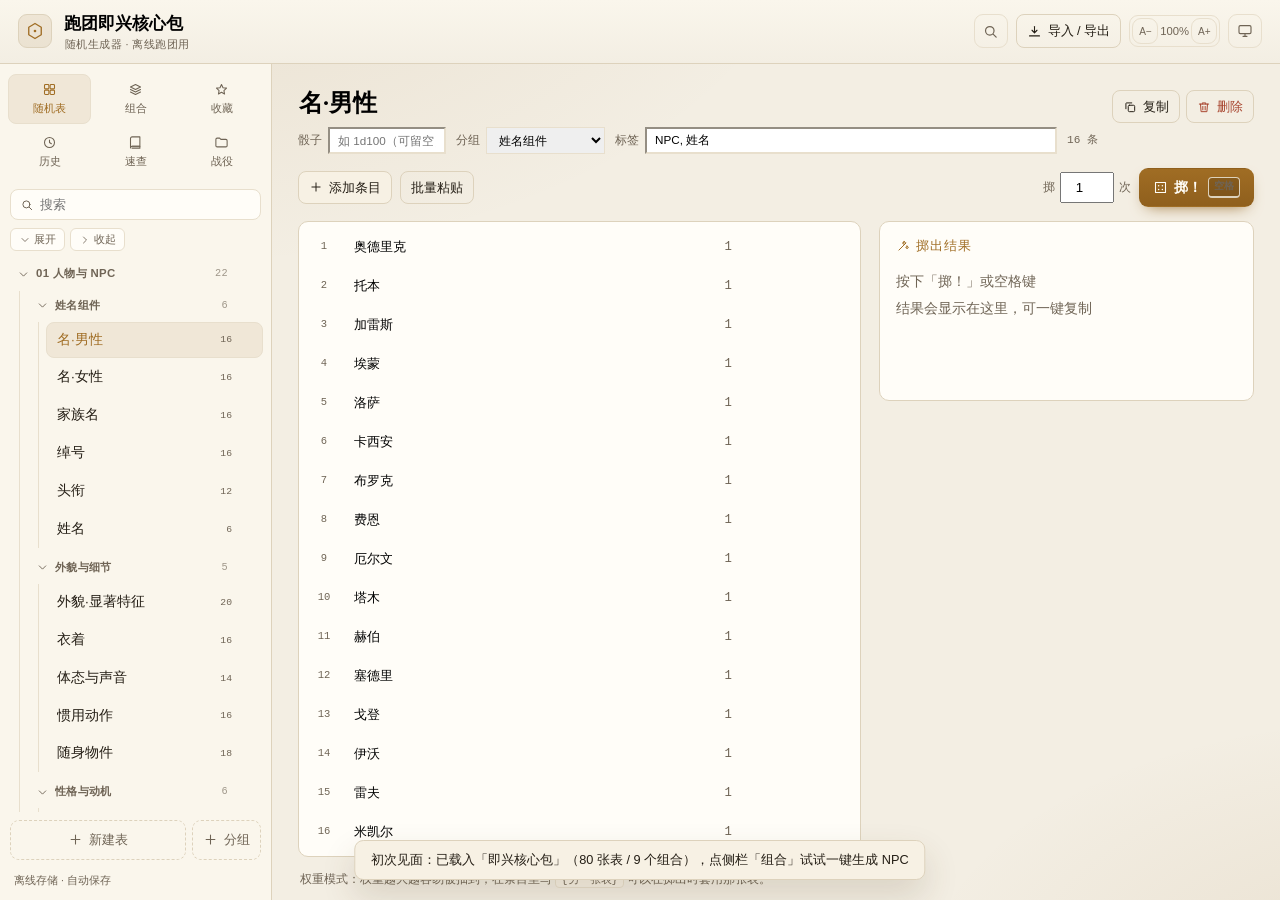
==== commit 3ea989c5: "增加战役记录表和笔记功能" ====
--- a/pwa/index.html
+++ b/pwa/index.html
@@ -1,5094 +1,7139 @@
-<!doctype html>
-<html lang="zh-CN" data-theme="dark">
-<head>
-<meta charset="UTF-8">
-<meta name="viewport" content="width=device-width, initial-scale=1.0, viewport-fit=cover">
-<meta name="color-scheme" content="dark light">
-<meta name="description" content="离线随机生成器：建随机表、分组管理、掷表、组合生成 NPC，结果可收藏并写备注。数据保存在本地，可导出导入。">
-<title>随机生成器</title>
-<link rel="icon" href="data:image/svg+xml,%3Csvg xmlns='http://www.w3.org/2000/svg' viewBox='0 0 32 32'%3E%3Crect width='32' height='32' rx='7' fill='%23171c22'/%3E%3Cpath d='M16 4l10 6v12l-10 6-10-6V10z' fill='none' stroke='%23d8a854' stroke-width='1.6'/%3E%3Ccircle cx='16' cy='16' r='2.2' fill='%23d8a854'/%3E%3C/svg%3E">
-<link rel="manifest" href="manifest.webmanifest">
-<style>
+<!doctype html>
+<html lang="zh-CN" data-theme="dark">
+<head>
+<meta charset="UTF-8">
+<meta name="viewport" content="width=device-width, initial-scale=1.0, viewport-fit=cover">
+<meta name="color-scheme" content="dark light">
+<meta name="description" content="离线随机生成器：建随机表、分组管理、掷表、组合生成 NPC，结果可收藏并写备注。数据保存在本地，可导出导入。">
+<title>随机生成器</title>
+<link rel="icon" href="data:image/svg+xml,%3Csvg xmlns='http://www.w3.org/2000/svg' viewBox='0 0 32 32'%3E%3Crect width='32' height='32' rx='7' fill='%23171c22'/%3E%3Cpath d='M16 4l10 6v12l-10 6-10-6V10z' fill='none' stroke='%23d8a854' stroke-width='1.6'/%3E%3Ccircle cx='16' cy='16' r='2.2' fill='%23d8a854'/%3E%3C/svg%3E">
+<link rel="manifest" href="manifest.webmanifest">
+<style>
+/* ============================================================
+ * 随机生成器 · 样式（泛奇幻 / 暗亮双主题）
+ * ============================================================ */
+
+:root {
+  --font-display: "Iowan Old Style", "Palatino Linotype", Palatino, "Songti SC", "Source Han Serif SC", "Noto Serif SC", serif;
+  --font-body: -apple-system, "Segoe UI", "PingFang SC", "Microsoft YaHei", "Noto Sans SC", sans-serif;
+  --font-mono: ui-monospace, "Cascadia Code", Consolas, "Courier New", monospace;
+  --font-scale: 1;
+  --radius: 10px;
+}
+
+[data-theme="dark"] {
+  --bg: #0d1013;
+  --bg-elev: #12161a;
+  --panel: #171c22;
+  --panel-2: #1d242b;
+  --line: #2b343d;
+  --line-soft: #222a32;
+  --text: #e9e3d5;
+  --text-dim: #98a2ac;
+  --gold: #d8a854;
+  --gold-strong: #f0c477;
+  --gold-bg: rgba(216, 168, 84, 0.12);
+  --danger: #d2705c;
+  --shadow: 0 18px 44px rgba(0, 0, 0, 0.5);
+  --ring: rgba(216, 168, 84, 0.18);
+  color-scheme: dark;
+}
+
+[data-theme="light"] {
+  --bg: #f3eee3;
+  --bg-elev: #faf6ec;
+  --panel: #fffdf8;
+  --panel-2: #f7f1e4;
+  --line: #ddd2bc;
+  --line-soft: #e8dfcd;
+  --text: #241e15;
+  --text-dim: #6f6455;
+  --gold: #8f5f1d;
+  --gold-strong: #a06d24;
+  --gold-bg: rgba(143, 95, 29, 0.1);
+  --danger: #a8452f;
+  --shadow: 0 16px 34px rgba(80, 60, 30, 0.16);
+  --ring: rgba(143, 95, 29, 0.16);
+  color-scheme: light;
+}
+
+* { box-sizing: border-box; }
+
+html, body { height: 100%; }
+
+body {
+  margin: 0;
+  background:
+    radial-gradient(1100px 600px at 12% -10%, var(--gold-bg), transparent 60%),
+    radial-gradient(900px 500px at 110% 110%, var(--gold-bg), transparent 55%),
+    var(--bg);
+  color: var(--text);
+  font-family: var(--font-body);
+  font-size: calc(15px * var(--font-scale));
+  line-height: 1.55;
+  -webkit-font-smoothing: antialiased;
+  overflow: hidden;
+}
+
+body.modal-open { overflow: hidden; }
+
+::-webkit-scrollbar { width: 10px; height: 10px; }
+::-webkit-scrollbar-thumb { background: var(--line); border-radius: 10px; border: 3px solid transparent; background-clip: padding-box; }
+::-webkit-scrollbar-thumb:hover { background: var(--text-dim); background-clip: padding-box; }
+::-webkit-scrollbar-track { background: transparent; }
+
+.icon { flex: none; vertical-align: -2px; }
+
+h1, h2, h3 { font-family: var(--font-display); font-weight: 600; letter-spacing: 0.01em; margin: 0; }
+
+code {
+  font-family: var(--font-mono);
+  font-size: 0.9em;
+  background: var(--panel-2);
+  border: 1px solid var(--line-soft);
+  border-radius: 4px;
+  padding: 1px 5px;
+}
+
+kbd {
+  font-family: var(--font-mono);
+  font-size: 10px;
+  padding: 1px 5px;
+  border: 1px solid var(--line);
+  border-bottom-width: 2px;
+  border-radius: 4px;
+  color: var(--text-dim);
+  background: rgba(0, 0, 0, 0.14);
+}
+
+.dim { color: var(--text-dim); }
+.grow { flex: 1 1 auto; min-width: 0; }
+.right { margin-left: auto; }
+.spacer { flex: 1 1 auto; }
+.pre { white-space: pre-wrap; }
+
+/* ---------------- 顶栏 ---------------- */
+
+#app {
+  display: grid;
+  grid-template-rows: auto 1fr;
+  height: 100vh;
+  height: 100dvh;
+}
+
+.topbar {
+  display: flex;
+  align-items: center;
+  gap: 14px;
+  padding: 10px 18px;
+  border-bottom: 1px solid var(--line);
+  background: linear-gradient(180deg, var(--bg-elev), var(--bg));
+  z-index: 30;
+}
+
+.brand { display: flex; align-items: center; gap: 11px; min-width: 0; }
+
+.brand-mark {
+  width: 34px; height: 34px;
+  display: grid; place-items: center;
+  border-radius: 9px;
+  color: var(--gold-strong);
+  background: var(--gold-bg);
+  border: 1px solid var(--line);
+  flex: none;
+}
+
+.brand-text { display: flex; flex-direction: column; min-width: 0; }
+
+.setname {
+  background: transparent;
+  border: 1px solid transparent;
+  padding: 2px 6px;
+  margin-left: -6px;
+  font-family: var(--font-display);
+  font-size: 1.12em;
+  font-weight: 600;
+  border-radius: 6px;
+  width: 260px;
+  max-width: 46vw;
+}
+
+.setname:hover { border-color: var(--line-soft); }
+.setname:focus { background: var(--panel); border-color: var(--line); box-shadow: none; }
+
+.tagline { font-size: 0.72em; color: var(--text-dim); padding-left: 2px; letter-spacing: 0.04em; }
+
+.top-actions { display: flex; align-items: center; gap: 8px; margin-left: auto; }
+
+.font-ctl {
+  display: flex; align-items: center; gap: 2px;
+  border: 1px solid var(--line-soft);
+  border-radius: 9px;
+  padding: 2px;
+  color: var(--text-dim);
+  font-size: 0.75em;
+}
+
+.font-ctl .icon-btn { width: 26px; height: 26px; font-size: 0.9em; }
+
+/* ---------------- 按钮 ---------------- */
+
+.btn {
+  display: inline-flex;
+  align-items: center;
+  gap: 6px;
+  padding: 8px 13px;
+  border-radius: 9px;
+  border: 1px solid var(--line);
+  background: var(--panel-2);
+  color: var(--text);
+  font: inherit;
+  font-size: 0.92em;
+  cursor: pointer;
+  white-space: nowrap;
+  transition: border-color 0.14s, color 0.14s, background 0.14s, transform 0.08s;
+}
+
+.btn:hover { border-color: var(--gold); color: var(--gold-strong); }
+.btn:active { transform: translateY(1px); }
+.btn.gold {
+  background: linear-gradient(180deg, var(--gold-strong), var(--gold));
+  border-color: transparent;
+  color: #241a06;
+  font-weight: 600;
+  box-shadow: 0 6px 16px -8px var(--gold);
+}
+[data-theme="light"] .btn.gold { color: #fffdf6; }
+.btn.gold:hover { filter: brightness(1.05); color: #241a06; }
+[data-theme="light"] .btn.gold:hover { color: #fffdf6; }
+.btn.ghost { background: transparent; }
+.btn.danger { color: var(--danger); }
+.btn.danger:hover { border-color: var(--danger); }
+.btn.danger-solid { background: var(--danger); border-color: transparent; color: #fff; }
+.btn.small { padding: 6px 10px; font-size: 0.85em; border-radius: 8px; }
+.btn:disabled { opacity: 0.45; cursor: not-allowed; }
+
+.icon-btn {
+  display: inline-grid;
+  place-items: center;
+  width: 34px; height: 34px;
+  border-radius: 9px;
+  border: 1px solid var(--line-soft);
+  background: transparent;
+  color: var(--text-dim);
+  cursor: pointer;
+  transition: 0.14s;
+}
+.icon-btn:hover { color: var(--gold-strong); border-color: var(--gold); }
+
+.mini {
+  display: inline-grid;
+  place-items: center;
+  width: 24px; height: 24px;
+  border-radius: 6px;
+  border: 1px solid transparent;
+  background: transparent;
+  color: var(--text-dim);
+  cursor: pointer;
+  padding: 0;
+}
+.mini:hover { color: var(--gold-strong); background: var(--panel-2); border-color: var(--line); }
+.mini.danger:hover { color: var(--danger); border-color: var(--danger); }
+
+.menu-btn { display: none; }
+
+/* ---------------- 布局 ---------------- */
+
+.layout {
+  display: grid;
+  grid-template-columns: 272px minmax(0, 1fr);
+  min-height: 0;
+}
+
+.sidebar {
+  display: flex;
+  flex-direction: column;
+  min-height: 0;
+  border-right: 1px solid var(--line);
+  background: var(--bg-elev);
+}
+
+.main {
+  min-height: 0;
+  overflow-y: auto;
+  padding: 22px 26px 48px;
+}
+
+/* ---------------- 侧栏 ---------------- */
+
+.side-tabs {
+  display: grid;
+  grid-template-columns: repeat(3, 1fr);
+  gap: 3px;
+  padding: 10px 8px 6px;
+}
+
+.side-tab {
+  display: flex;
+  flex-direction: column;
+  align-items: center;
+  gap: 3px;
+  padding: 7px 2px;
+  border-radius: 8px;
+  border: 1px solid transparent;
+  background: transparent;
+  color: var(--text-dim);
+  font: inherit;
+  font-size: 0.7em;
+  cursor: pointer;
+  transition: 0.14s;
+}
+.side-tab:hover { color: var(--text); background: var(--panel); }
+.side-tab.active { color: var(--gold-strong); background: var(--gold-bg); border-color: var(--line-soft); }
+
+.side-search {
+  display: flex;
+  align-items: center;
+  gap: 6px;
+  margin: 6px 10px 8px;
+  padding: 0 9px;
+  border: 1px solid var(--line-soft);
+  border-radius: 8px;
+  background: var(--panel);
+  color: var(--text-dim);
+}
+.side-search input { border: none; background: transparent; padding: 7px 0; flex: 1; font-size: 0.88em; }
+.side-search input:focus { box-shadow: none; }
+
+.side-tree-bar {
+  display: flex;
+  gap: 5px;
+  margin: 0 10px 6px;
+}
+
+.tree-btn {
+  display: inline-flex;
+  align-items: center;
+  gap: 3px;
+  padding: 4px 8px;
+  border-radius: 6px;
+  border: 1px solid var(--line-soft);
+  background: var(--panel);
+  color: var(--text-dim);
+  font: inherit;
+  font-size: 0.72em;
+  line-height: 1.2;
+  cursor: pointer;
+  transition: 0.14s;
+}
+.tree-btn:hover { color: var(--text); border-color: var(--gold-strong); }
+.tree-btn:active { transform: translateY(1px); }
+
+.side-list {
+  flex: 1 1 auto;
+  min-height: 0;
+  overflow-y: auto;
+  padding: 2px 8px 10px;
+  display: flex;
+  flex-direction: column;
+  gap: 2px;
+}
+
+.side-item {
+  display: flex;
+  align-items: center;
+  gap: 8px;
+  width: 100%;
+  padding: 8px 10px;
+  border-radius: 8px;
+  border: 1px solid transparent;
+  background: transparent;
+  color: var(--text);
+  font: inherit;
+  font-size: 0.9em;
+  text-align: left;
+  cursor: pointer;
+}
+.side-item:hover { background: var(--panel); }
+.side-item.active { background: var(--gold-bg); border-color: var(--line-soft); color: var(--gold-strong); }
+
+.side-name { flex: 1 1 auto; overflow: hidden; text-overflow: ellipsis; white-space: nowrap; }
+.side-meta { font-size: 0.72em; color: var(--text-dim); font-family: var(--font-mono); }
+.side-item.active .side-meta { color: var(--gold); }
+
+/* 表行（可拖动 + 更多操作） */
+.side-row {
+  display: flex;
+  align-items: center;
+  border-radius: 8px;
+  border: 1px solid transparent;
+  min-width: 0;
+}
+.side-row:hover { background: var(--panel); }
+.side-row.active { background: var(--gold-bg); border-color: var(--line-soft); }
+.side-row.dragging-row { opacity: 0.4; }
+
+.side-main {
+  flex: 1 1 auto;
+  min-width: 0;
+  display: flex;
+  align-items: center;
+  gap: 8px;
+  padding: 7px 2px 7px 10px;
+  border: none;
+  background: transparent;
+  color: var(--text);
+  font: inherit;
+  font-size: 0.9em;
+  text-align: left;
+  cursor: pointer;
+}
+.side-row.active .side-main { color: var(--gold-strong); }
+
+.side-more { opacity: 0; flex: none; margin-right: 4px; }
+.side-row:hover .side-more, .folder-head:hover .side-more { opacity: 1; }
+@media (hover: none) { .side-more { opacity: 1; } }
+
+/* 分组 */
+.folder-block { display: flex; flex-direction: column; gap: 1px; margin-bottom: 4px; }
+
+.folder-head {
+  display: flex;
+  align-items: center;
+  gap: 2px;
+  border-radius: 8px;
+  border: 1px solid transparent;
+}
+.folder-head:hover { background: var(--panel); }
+.folder-head.drop-hover { background: var(--gold-bg); border-color: var(--gold); }
+
+.folder-toggle {
+  flex: 1 1 auto;
+  min-width: 0;
+  display: flex;
+  align-items: center;
+  gap: 6px;
+  padding: 5px 4px 5px 8px;
+  border: none;
+  background: transparent;
+  color: var(--text-dim);
+  font: inherit;
+  font-size: 0.76em;
+  letter-spacing: 0.03em;
+  text-align: left;
+  cursor: pointer;
+  border-radius: 7px;
+}
+.folder-toggle:hover { color: var(--text); }
+.folder-name { font-weight: 600; overflow: hidden; text-overflow: ellipsis; white-space: nowrap; }
+.folder-count { margin-left: auto; font-family: var(--font-mono); font-size: 0.9em; opacity: 0.65; }
+
+.folder-head.plain {
+  display: flex;
+  gap: 6px;
+  padding: 6px 8px;
+  font-size: 0.76em;
+  color: var(--text-dim);
+}
+
+.folder-items {
+  display: flex;
+  flex-direction: column;
+  gap: 1px;
+  margin-left: 11px;
+  padding-left: 7px;
+  border-left: 1px solid var(--line-soft);
+}
+.folder-children {
+  display: flex;
+  flex-direction: column;
+  gap: 1px;
+  margin-left: 11px;
+  padding-left: 7px;
+  border-left: 1px solid var(--line-soft);
+}
+.folder-block.collapsed .folder-items,
+.folder-block.collapsed .folder-children { display: none; }
+
+.folder-head[draggable="true"] { cursor: grab; }
+.folder-head.dragging-row { opacity: 0.4; }
+
+.folder-empty {
+  margin: 2px 0;
+  padding: 7px 8px;
+  border: 1px dashed var(--line-soft);
+  border-radius: 7px;
+  font-size: 0.72em;
+  color: var(--text-dim);
+}
+
+.side-new-row { display: flex; gap: 6px; margin: 8px 10px 4px; }
+.side-new-row .side-new { margin: 0; flex: 1 1 auto; }
+.side-new.compact { flex: 0 0 auto; padding: 9px 10px; }
+
+.side-empty, .side-summary, .side-tip { padding: 12px; font-size: 0.82em; color: var(--text-dim); }
+.side-summary { padding: 8px 12px; }
+.side-tip { line-height: 1.6; }
+
+.side-new {
+  display: flex; align-items: center; justify-content: center; gap: 6px;
+  margin: 8px 10px 4px;
+  padding: 9px;
+  border-radius: 9px;
+  border: 1px dashed var(--line);
+  background: transparent;
+  color: var(--text-dim);
+  font: inherit;
+  font-size: 0.85em;
+  cursor: pointer;
+}
+.side-new:hover { color: var(--gold-strong); border-color: var(--gold); background: var(--gold-bg); }
+
+.side-foot { padding: 8px 14px 12px; font-size: 0.7em; }
+
+/* ---------------- 通用视图 ---------------- */
+
+.view { display: flex; flex-direction: column; gap: 14px; max-width: 1280px; }
+
+.view-head { display: flex; align-items: flex-start; gap: 14px; flex-wrap: wrap; }
+.head-main { display: flex; flex-direction: column; gap: 6px; flex: 1 1 320px; min-width: 0; }
+.head-actions { display: flex; gap: 6px; flex: none; padding-top: 4px; }
+
+.title-input {
+  background: transparent;
+  border: 1px solid transparent;
+  border-radius: 8px;
+  padding: 3px 8px;
+  margin-left: -8px;
+  font-family: var(--font-display);
+  font-size: 1.6em;
+  font-weight: 600;
+  width: 100%;
+}
+.title-input:hover { border-color: var(--line-soft); }
+.title-input:focus { background: var(--panel); border-color: var(--line); box-shadow: none; }
+.title-input.invalid { border-color: var(--danger); }
+
+.field-error {
+  color: var(--danger);
+  font-size: 0.76em;
+  padding: 2px 0 0 2px;
+  line-height: 1.5;
+}
+
+.page-title { font-size: 1.5em; padding: 4px 0; }
+
+.meta-row { display: flex; align-items: center; gap: 10px; flex-wrap: wrap; font-size: 0.82em; color: var(--text-dim); }
+.meta-field { display: flex; align-items: center; gap: 6px; flex: 0 0 auto; }
+.meta-field > span { flex: none; white-space: nowrap; }
+.meta-field input { padding: 5px 8px; font-size: 0.95em; border-color: var(--line-soft); }
+.meta-field select { padding: 5px 8px; font-size: 0.95em; border-color: var(--line-soft); max-width: 150px; }
+.meta-field.grow { flex: 1 1 220px; min-width: 160px; }
+.meta-field.grow input { width: 100%; }
+.meta-field input[data-act="table-dice"] { width: 118px; }
+.count { font-family: var(--font-mono); font-size: 0.9em; color: var(--text-dim); white-space: nowrap; }
+
+.toolbar { display: flex; align-items: center; gap: 8px; flex-wrap: wrap; }
+.inline-field { display: flex; align-items: center; gap: 5px; font-size: 0.82em; color: var(--text-dim); }
+.inline-field input { width: 54px; padding: 6px 8px; text-align: center; }
+
+.hint { font-size: 0.78em; color: var(--text-dim); padding: 2px 2px 0; line-height: 1.7; }
+
+.panel {
+  border: 1px solid var(--line);
+  border-radius: var(--radius);
+  background: var(--panel);
+  padding: 12px 14px 14px;
+  display: flex;
+  flex-direction: column;
+  gap: 10px;
+}
+.panel-head { display: flex; align-items: baseline; gap: 10px; font-size: 0.88em; flex-wrap: wrap; }
+.panel-head .dim { font-size: 0.86em; }
+.pad { padding: 8px 2px; }
+
+.split { display: grid; grid-template-columns: minmax(0, 1.35fr) minmax(300px, 0.9fr); gap: 18px; align-items: start; }
+.split-main { display: flex; flex-direction: column; gap: 10px; min-width: 0; }
+.split-side { position: sticky; top: 0; min-width: 0; }
+
+/* ---------------- 条目 ---------------- */
+
+.entry-list {
+  border: 1px solid var(--line);
+  border-radius: var(--radius);
+  background: var(--panel);
+  padding: 6px;
+  display: flex;
+  flex-direction: column;
+  gap: 2px;
+}
+
+.entry-row {
+  display: grid;
+  grid-template-columns: 26px minmax(0, 1fr) 62px auto;
+  align-items: center;
+  gap: 7px;
+  padding: 3px 6px;
+  border-radius: 7px;
+}
+.entry-row:hover { background: var(--panel-2); }
+.entry-row.data-dice { grid-template-columns: 26px minmax(0, 1fr) 62px auto auto; }
+
+.entry-idx { font-family: var(--font-mono); font-size: 0.7em; color: var(--text-dim); text-align: center; }
+
+.entry-row input { border-color: transparent; background: transparent; padding: 6px 8px; }
+.entry-row input:hover { border-color: var(--line-soft); background: var(--bg-elev); }
+.entry-row input:focus { background: var(--bg-elev); border-color: var(--gold); }
+
+.entry-weight { text-align: center; font-family: var(--font-mono); font-size: 0.82em; color: var(--text-dim); }
+
+.range-wrap { display: flex; align-items: center; gap: 2px; }
+.entry-range { width: 48px; text-align: center; font-family: var(--font-mono); font-size: 0.8em; }
+.dash { color: var(--text-dim); font-size: 0.8em; }
+
+.row-actions { display: flex; gap: 1px; opacity: 0; transition: opacity 0.12s; }
+.entry-row:hover .row-actions, .field-row:hover .row-actions { opacity: 1; }
+@media (hover: none) { .row-actions { opacity: 1; } }
+
+/* ---------------- 组合字段 ---------------- */
+
+.field-list { display: flex; flex-direction: column; gap: 3px; }
+
+.field-row {
+  display: grid;
+  grid-template-columns: 22px minmax(96px, 1.1fr) minmax(80px, 1fr) 52px 52px auto;
+  gap: 6px;
+  align-items: center;
+  padding: 4px 5px;
+  border-radius: 7px;
+}
+.field-row:hover { background: var(--panel-2); }
+.field-row input, .field-row select { padding: 6px 8px; font-size: 0.88em; border-color: var(--line-soft); background: var(--bg-elev); }
+.field-row .narrow { text-align: center; font-family: var(--font-mono); font-size: 0.82em; }
+.field-idx { font-family: var(--font-mono); font-size: 0.7em; color: var(--text-dim); text-align: center; }
+
+.tokens { display: flex; flex-wrap: wrap; gap: 5px; }
+.token {
+  padding: 3px 8px;
+  border-radius: 20px;
+  border: 1px solid var(--line-soft);
+  background: var(--gold-bg);
+  color: var(--gold-strong);
+  font-family: var(--font-mono);
+  font-size: 0.75em;
+  cursor: pointer;
+}
+.token:hover { border-color: var(--gold); }
+
+/* ---------------- 结果卡 ---------------- */
+
+.result-card {
+  border: 1px solid var(--line);
+  border-radius: var(--radius);
+  background:
+    linear-gradient(160deg, var(--gold-bg), transparent 42%),
+    var(--panel);
+  box-shadow: var(--shadow);
+  padding: 14px 16px 16px;
+  display: flex;
+  flex-direction: column;
+  gap: 12px;
+  min-height: 180px;
+}
+.result-card.placeholder { box-shadow: none; background: var(--panel); }
+
+.result-head { display: flex; align-items: center; justify-content: space-between; gap: 10px; }
+.result-title {
+  display: inline-flex; align-items: center; gap: 6px;
+  font-family: var(--font-display);
+  font-size: 0.86em;
+  letter-spacing: 0.08em;
+  color: var(--gold-strong);
+  text-transform: uppercase;
+}
+.seed { font-family: var(--font-mono); font-size: 0.68em; color: var(--text-dim); }
+
+.result-body { min-height: 56px; display: flex; align-items: center; }
+.result-text { font-size: 1.12em; line-height: 1.75; word-break: break-word; }
+.result-text.pre { white-space: pre-wrap; }
+.result-body:has(.result-list) { align-items: flex-start; }
+
+.result-list { margin: 0; padding-left: 1.3em; display: flex; flex-direction: column; gap: 6px; font-size: 1.02em; }
+.result-list li::marker { color: var(--gold); font-family: var(--font-mono); font-size: 0.8em; }
+
+.result-empty { color: var(--text-dim); font-size: 0.9em; line-height: 2; }
+
+.dice-detail {
+  display: flex; align-items: center; gap: 6px;
+  font-family: var(--font-mono);
+  font-size: 0.74em;
+  color: var(--text-dim);
+  border-top: 1px dashed var(--line);
+  padding-top: 8px;
+}
+
+.warnings { display: flex; flex-direction: column; gap: 4px; }
+.warning {
+  display: flex; align-items: flex-start; gap: 6px;
+  font-size: 0.78em;
+  color: var(--danger);
+  background: rgba(210, 112, 92, 0.09);
+  border: 1px solid rgba(210, 112, 92, 0.24);
+  border-radius: 7px;
+  padding: 5px 8px;
+}
+
+.result-actions { display: flex; gap: 6px; flex-wrap: wrap; }
+.result-actions.wrap { flex-wrap: wrap; }
+
+.chips { display: flex; flex-direction: column; gap: 5px; }
+.chip {
+  display: grid;
+  grid-template-columns: 58px minmax(0, 1fr) auto;
+  gap: 8px;
+  align-items: center;
+  padding: 5px 8px;
+  border: 1px solid var(--line-soft);
+  border-radius: 8px;
+  background: var(--bg-elev);
+  font-size: 0.82em;
+}
+.chip.locked { border-color: var(--gold); background: var(--gold-bg); }
+.chip-label { color: var(--text-dim); font-size: 0.9em; }
+.chip-value { overflow-wrap: anywhere; }
+.chip-actions { display: flex; gap: 1px; }
+
+.save-entry { display: flex; align-items: center; gap: 7px; flex-wrap: wrap; font-size: 0.78em; padding-top: 4px; border-top: 1px dashed var(--line); }
+.save-entry select { padding: 4px 8px; font-size: 0.95em; }
+
+/* ---------------- 批量粘贴 ---------------- */
+
+.bulk-panel {
+  border: 1px solid var(--line);
+  border-radius: var(--radius);
+  background: var(--panel);
+  padding: 12px 14px 14px;
+  display: flex;
+  flex-direction: column;
+  gap: 9px;
+}
+.bulk-panel[data-open="false"] { display: none; }
+.bulk-head { display: flex; align-items: baseline; gap: 10px; font-size: 0.82em; flex-wrap: wrap; }
+.bulk-actions { display: flex; gap: 7px; }
+
+.textarea {
+  width: 100%;
+  resize: vertical;
+  font-family: var(--font-body);
+  line-height: 1.7;
+  min-height: 70px;
+  background: var(--bg-elev);
+}
+.textarea.mono { font-family: var(--font-mono); font-size: 0.78em; line-height: 1.55; }
+
+/* ---------------- 收藏 / 历史 ---------------- */
+
+.fav-list { display: grid; grid-template-columns: repeat(auto-fill, minmax(300px, 1fr)); gap: 12px; }
+.fav-card {
+  border: 1px solid var(--line);
+  border-radius: var(--radius);
+  background: linear-gradient(160deg, var(--gold-bg), transparent 55%), var(--panel);
+  padding: 13px 14px;
+  display: flex;
+  flex-direction: column;
+  gap: 9px;
+}
+.fav-text { font-size: 0.96em; line-height: 1.72; }
+.fav-meta { display: flex; justify-content: space-between; gap: 8px; font-size: 0.72em; color: var(--text-dim); }
+.fav-actions { display: flex; gap: 5px; align-items: center; }
+
+.fav-note {
+  width: 100%;
+  min-height: 2.6em;
+  field-sizing: content;
+  background: var(--bg-elev);
+  border: 1px solid var(--line-soft);
+  border-radius: 8px;
+  padding: 7px 9px;
+  font-size: 0.8em;
+  line-height: 1.65;
+  resize: vertical;
+}
+.fav-note:focus { border-color: var(--gold); }
+.fav-note::placeholder { color: var(--text-dim); opacity: 0.75; }
+
+.history-list { display: flex; flex-direction: column; gap: 7px; }
+.history-row {
+  display: grid;
+  grid-template-columns: auto minmax(0, 1fr) auto;
+  gap: 11px;
+  align-items: start;
+  padding: 10px 12px;
+  border: 1px solid var(--line-soft);
+  border-radius: 9px;
+  background: var(--panel);
+}
+.history-main { min-width: 0; display: flex; flex-direction: column; gap: 3px; }
+.history-top { display: flex; align-items: baseline; gap: 9px; flex-wrap: wrap; font-size: 0.86em; }
+.history-text {
+  font-size: 0.82em;
+  color: var(--text-dim);
+  display: -webkit-box;
+  -webkit-line-clamp: 2;
+  -webkit-box-orient: vertical;
+  overflow: hidden;
+}
+.history-actions { display: flex; gap: 1px; }
+
+.badge {
+  font-size: 0.68em;
+  padding: 2px 7px;
+  border-radius: 20px;
+  border: 1px solid var(--line);
+  color: var(--text-dim);
+  white-space: nowrap;
+  margin-top: 2px;
+}
+.badge.combo { color: var(--gold-strong); border-color: var(--gold); background: var(--gold-bg); }
+
+/* ---------------- 空状态 ---------------- */
+
+.empty {
+  display: flex;
+  flex-direction: column;
+  align-items: center;
+  justify-content: center;
+  text-align: center;
+  gap: 12px;
+  padding: 12vh 20px;
+  color: var(--text-dim);
+}
+.empty-mark {
+  width: 76px; height: 76px;
+  display: grid; place-items: center;
+  border-radius: 20px;
+  border: 1px solid var(--line);
+  background: var(--gold-bg);
+  color: var(--gold-strong);
+  margin-bottom: 4px;
+}
+.empty h2 { color: var(--text); font-size: 1.3em; }
+.empty p { margin: 0; max-width: 30em; line-height: 1.8; font-size: 0.9em; }
+.empty-actions { display: flex; gap: 9px; margin-top: 6px; flex-wrap: wrap; justify-content: center; }
+.small-empty { padding: 32px 20px; border: 1px dashed var(--line); border-radius: var(--radius); }
+
+/* ---------------- 弹窗 ---------------- */
+
+#modal-root:empty { display: none; }
+
+.modal-backdrop {
+  position: fixed;
+  inset: 0;
+  background: rgba(0, 0, 0, 0.55);
+  backdrop-filter: blur(2px);
+  z-index: 60;
+}
+
+.modal {
+  position: fixed;
+  z-index: 61;
+  top: 50%;
+  left: 50%;
+  transform: translate(-50%, -50%);
+  width: min(560px, calc(100vw - 32px));
+  max-height: calc(100vh - 48px);
+  display: flex;
+  flex-direction: column;
+  background: var(--bg-elev);
+  border: 1px solid var(--line);
+  border-radius: 14px;
+  box-shadow: var(--shadow);
+  overflow: hidden;
+}
+.modal.wide { width: min(720px, calc(100vw - 32px)); }
+
+.modal-head {
+  display: flex;
+  align-items: center;
+  justify-content: space-between;
+  gap: 10px;
+  padding: 13px 16px;
+  border-bottom: 1px solid var(--line);
+}
+.modal-head h3 { font-size: 1.02em; }
+
+.modal-body { padding: 14px 16px 16px; overflow-y: auto; display: flex; flex-direction: column; gap: 10px; }
+.modal-note { margin: 0; font-size: 0.85em; color: var(--text-dim); line-height: 1.75; }
+.modal-note.pre { white-space: pre-wrap; color: var(--text); }
+.modal-actions { display: flex; gap: 8px; align-items: center; flex-wrap: wrap; }
+.modal-actions.right { justify-content: flex-end; }
+
+.tabs { display: flex; gap: 4px; border-bottom: 1px solid var(--line); padding-bottom: 8px; flex-wrap: wrap; }
+.tabs .tab {
+  padding: 6px 13px;
+  border-radius: 8px;
+  border: 1px solid transparent;
+  background: transparent;
+  color: var(--text-dim);
+  font: inherit;
+  font-size: 0.86em;
+  cursor: pointer;
+}
+.tabs .tab:hover { color: var(--text); background: var(--panel); }
+.tabs .tab.active { color: var(--gold-strong); background: var(--gold-bg); border-color: var(--line-soft); }
+
+.file-row { display: flex; align-items: center; gap: 10px; flex-wrap: wrap; font-size: 0.85em; }
+.file-btn { position: relative; }
+.radio-row { display: flex; gap: 14px; flex-wrap: wrap; font-size: 0.85em; color: var(--text-dim); }
+.radio-row label { display: inline-flex; align-items: center; gap: 6px; cursor: pointer; }
+.radio-row input { accent-color: var(--gold); }
+
+.snap-list { display: flex; flex-direction: column; gap: 6px; }
+.snap-row {
+  display: flex; align-items: center; justify-content: space-between; gap: 10px;
+  padding: 8px 10px;
+  border: 1px solid var(--line-soft);
+  border-radius: 8px;
+  font-size: 0.82em;
+}
+
+/* ---------------- 命令面板 ---------------- */
+
+.palette-root { position: fixed; inset: 0; z-index: 70; }
+.palette-backdrop { position: absolute; inset: 0; background: rgba(0, 0, 0, 0.5); }
+
+.palette {
+  position: absolute;
+  top: 12vh;
+  left: 50%;
+  transform: translateX(-50%);
+  width: min(560px, calc(100vw - 28px));
+  background: var(--bg-elev);
+  border: 1px solid var(--line);
+  border-radius: 13px;
+  box-shadow: var(--shadow);
+  overflow: hidden;
+  display: flex;
+  flex-direction: column;
+}
+
+.palette-input {
+  display: flex; align-items: center; gap: 9px;
+  padding: 12px 14px;
+  border-bottom: 1px solid var(--line);
+  color: var(--text-dim);
+}
+.palette-input input { flex: 1; border: none; background: transparent; padding: 2px 0; font-size: 1em; }
+.palette-input input:focus { box-shadow: none; }
+
+#palette-list { max-height: 52vh; overflow-y: auto; padding: 6px; display: flex; flex-direction: column; gap: 2px; }
+
+.palette-item {
+  display: flex; align-items: center; gap: 9px;
+  padding: 8px 10px;
+  border-radius: 8px;
+  border: 1px solid transparent;
+  background: transparent;
+  color: var(--text);
+  font: inherit;
+  font-size: 0.9em;
+  text-align: left;
+  cursor: pointer;
+}
+.palette-item:hover, .palette-item.active { background: var(--gold-bg); border-color: var(--line-soft); }
+.pi-name { flex: 1; overflow: hidden; text-overflow: ellipsis; white-space: nowrap; }
+.pi-sub { font-size: 0.78em; color: var(--text-dim); font-family: var(--font-mono); }
+
+.palette-empty { padding: 18px; text-align: center; color: var(--text-dim); font-size: 0.85em; }
+.palette-foot { padding: 8px 12px; border-top: 1px solid var(--line); font-size: 0.72em; color: var(--text-dim); display: flex; gap: 5px; align-items: center; }
+
+/* ---------------- 弹出菜单 ---------------- */
+
+.menu-pop {
+  position: fixed;
+  z-index: 75;
+  min-width: 184px;
+  max-width: 260px;
+  background: var(--bg-elev);
+  border: 1px solid var(--line);
+  border-radius: 10px;
+  box-shadow: var(--shadow);
+  padding: 5px;
+  display: flex;
+  flex-direction: column;
+  gap: 1px;
+  max-height: 70vh;
+  overflow-y: auto;
+}
+
+.menu-item {
+  display: flex;
+  align-items: center;
+  gap: 8px;
+  padding: 7px 9px;
+  border: none;
+  border-radius: 7px;
+  background: transparent;
+  color: var(--text);
+  font: inherit;
+  font-size: 0.85em;
+  text-align: left;
+  cursor: pointer;
+}
+.menu-item:hover { background: var(--gold-bg); color: var(--gold-strong); }
+.menu-item.danger { color: var(--danger); }
+.menu-item.danger:hover { background: rgba(210, 112, 92, 0.12); }
+.mi-label { flex: 1 1 auto; overflow: hidden; text-overflow: ellipsis; white-space: nowrap; }
+.mi-dot { width: 14px; height: 14px; flex: none; }
+.menu-sep { height: 1px; background: var(--line-soft); margin: 4px 2px; }
+
+/* ---------------- 提示条 ---------------- */
+
+#toast-root {
+  position: fixed;
+  bottom: 20px;
+  left: 50%;
+  transform: translateX(-50%);
+  z-index: 80;
+  display: flex;
+  flex-direction: column;
+  gap: 7px;
+  align-items: center;
+  pointer-events: none;
+}
+
+.toast {
+  padding: 9px 16px;
+  border-radius: 9px;
+  background: var(--panel-2);
+  border: 1px solid var(--line);
+  box-shadow: var(--shadow);
+  font-size: 0.85em;
+  opacity: 0;
+  transform: translateY(8px);
+  transition: 0.22s;
+  max-width: 82vw;
+}
+.toast.in { opacity: 1; transform: none; }
+.toast.warn { border-color: var(--danger); color: var(--danger); }
+
+/* ---------------- 拖拽 ---------------- */
+
+.dragging::after {
+  content: "松开以导入表组 JSON";
+  position: fixed;
+  inset: 14px;
+  z-index: 90;
+  border: 2px dashed var(--gold);
+  border-radius: 16px;
+  background: color-mix(in srgb, var(--bg) 82%, transparent);
+  display: grid;
+  place-items: center;
+  font-family: var(--font-display);
+  font-size: 1.1em;
+  color: var(--gold-strong);
+  pointer-events: none;
+}
+
+/* ---------------- 移动端 ---------------- */
+
+.mobile-tabs { display: none; }
+.sidebar-backdrop { display: none; }
+
+@media (max-width: 980px) {
+  .layout { grid-template-columns: minmax(0, 1fr); }
+  .sidebar {
+    position: fixed;
+    z-index: 55;
+    top: 0; bottom: 0; left: 0;
+    width: 278px;
+    transform: translateX(-102%);
+    transition: transform 0.22s ease;
+    box-shadow: var(--shadow);
+    padding-top: env(safe-area-inset-top);
+  }
+  body.sidebar-open .sidebar { transform: none; }
+  body.sidebar-open .sidebar-backdrop {
+    display: block;
+    position: fixed;
+    inset: 0;
+    z-index: 54;
+    background: rgba(0, 0, 0, 0.45);
+  }
+  .menu-btn { display: inline-grid; }
+  .main { padding: 16px 14px calc(84px + env(safe-area-inset-bottom)); }
+  .split { grid-template-columns: minmax(0, 1fr); }
+  .split-side { position: static; }
+  .mobile-tabs {
+    display: grid;
+    grid-auto-flow: column;
+    grid-auto-columns: minmax(58px, 1fr);
+    overflow-x: auto;
+    position: fixed;
+    bottom: 0; left: 0; right: 0;
+    z-index: 45;
+    background: color-mix(in srgb, var(--bg-elev) 94%, transparent);
+    border-top: 1px solid var(--line);
+    padding: 6px 4px calc(6px + env(safe-area-inset-bottom));
+    backdrop-filter: blur(8px);
+  }
+  .mtab {
+    display: flex; flex-direction: column; align-items: center; gap: 2px;
+    padding: 4px 2px;
+    border: none; background: transparent;
+    color: var(--text-dim);
+    font: inherit; font-size: 0.64em;
+    cursor: pointer;
+    border-radius: 8px;
+  }
+  .mtab.active { color: var(--gold-strong); }
+  .top-actions .btn { padding: 7px 10px; }
+  .tagline { display: none; }
+  .entry-row { grid-template-columns: 22px minmax(0, 1fr) 54px auto; }
+  .entry-row.data-dice { grid-template-columns: 22px minmax(0, 1fr) 50px auto; }
+  .entry-row.data-dice .range-wrap { grid-column: 2 / 3; }
+  .field-row { grid-template-columns: 18px minmax(0, 1fr) 46px 46px auto; }
+  .field-row select { grid-column: 2 / -1; }
+  .field-row input[data-act="field-label"] { grid-column: 2 / 3; }
+  .font-ctl { display: none; }
+  .title-input { font-size: 1.35em; }
+}
+
+@media (max-width: 560px) {
+  .topbar { padding: 8px 10px; gap: 8px; }
+  .setname { width: 44vw; font-size: 1em; }
+  .brand-mark { display: none; }
+  .top-actions { gap: 6px; }
+  .top-actions > button[data-act="palette"] { display: none; }
+  .top-actions .btn span { display: none; }
+  .top-actions .btn { padding: 8px; }
+  .toolbar { gap: 6px; }
+  .btn { padding: 7px 11px; }
+  .chip { grid-template-columns: 50px minmax(0, 1fr) auto; }
+  .result-text { font-size: 1.04em; }
+  .fav-list { grid-template-columns: 1fr; }
+}
+
+@media print {
+  .topbar, .sidebar, .mobile-tabs, .toolbar, .head-actions, .side-foot, .result-actions, .save-entry, .bulk-panel, .menu-pop { display: none !important; }
+  body { background: #fff; color: #000; overflow: visible; }
+  #app { display: block; height: auto; }
+  .layout { display: block; }
+  .main { overflow: visible; padding: 0; }
+  .split-side { position: static; }
+  .result-card { box-shadow: none; border-color: #ccc; }
+}
+
 /* ============================================================
- * 随机生成器 · 样式（泛奇幻 / 暗亮双主题）
+ * 战役 / 笔记 / 记录表 / 规则速查
  * ============================================================ */
 
-:root {
-  --font-display: "Iowan Old Style", "Palatino Linotype", Palatino, "Songti SC", "Source Han Serif SC", "Noto Serif SC", serif;
-  --font-body: -apple-system, "Segoe UI", "PingFang SC", "Microsoft YaHei", "Noto Sans SC", sans-serif;
-  --font-mono: ui-monospace, "Cascadia Code", Consolas, "Courier New", monospace;
-  --font-scale: 1;
-  --radius: 10px;
-}
-
-[data-theme="dark"] {
-  --bg: #0d1013;
-  --bg-elev: #12161a;
-  --panel: #171c22;
-  --panel-2: #1d242b;
-  --line: #2b343d;
-  --line-soft: #222a32;
-  --text: #e9e3d5;
-  --text-dim: #98a2ac;
-  --gold: #d8a854;
-  --gold-strong: #f0c477;
-  --gold-bg: rgba(216, 168, 84, 0.12);
-  --danger: #d2705c;
-  --shadow: 0 18px 44px rgba(0, 0, 0, 0.5);
-  --ring: rgba(216, 168, 84, 0.18);
-  color-scheme: dark;
-}
-
-[data-theme="light"] {
-  --bg: #f3eee3;
-  --bg-elev: #faf6ec;
-  --panel: #fffdf8;
-  --panel-2: #f7f1e4;
-  --line: #ddd2bc;
-  --line-soft: #e8dfcd;
-  --text: #241e15;
-  --text-dim: #6f6455;
-  --gold: #8f5f1d;
-  --gold-strong: #a06d24;
-  --gold-bg: rgba(143, 95, 29, 0.1);
-  --danger: #a8452f;
-  --shadow: 0 16px 34px rgba(80, 60, 30, 0.16);
-  --ring: rgba(143, 95, 29, 0.16);
-  color-scheme: light;
-}
-
-* { box-sizing: border-box; }
-
-html, body { height: 100%; }
-
-body {
-  margin: 0;
-  background:
-    radial-gradient(1100px 600px at 12% -10%, var(--gold-bg), transparent 60%),
-    radial-gradient(900px 500px at 110% 110%, var(--gold-bg), transparent 55%),
-    var(--bg);
-  color: var(--text);
-  font-family: var(--font-body);
-  font-size: calc(15px * var(--font-scale));
-  line-height: 1.55;
-  -webkit-font-smoothing: antialiased;
-  overflow: hidden;
-}
-
-body.modal-open { overflow: hidden; }
-
-::-webkit-scrollbar { width: 10px; height: 10px; }
-::-webkit-scrollbar-thumb { background: var(--line); border-radius: 10px; border: 3px solid transparent; background-clip: padding-box; }
-::-webkit-scrollbar-thumb:hover { background: var(--text-dim); background-clip: padding-box; }
-::-webkit-scrollbar-track { background: transparent; }
-
-.icon { flex: none; vertical-align: -2px; }
-
-h1, h2, h3 { font-family: var(--font-display); font-weight: 600; letter-spacing: 0.01em; margin: 0; }
-
-code {
-  font-family: var(--font-mono);
-  font-size: 0.9em;
-  background: var(--panel-2);
-  border: 1px solid var(--line-soft);
-  border-radius: 4px;
-  padding: 1px 5px;
-}
-
-kbd {
-  font-family: var(--font-mono);
-  font-size: 10px;
-  padding: 1px 5px;
+/* --- 通用小件 --- */
+.chip-btn {
+  display: inline-flex; align-items: center; gap: 5px;
+  padding: 5px 11px;
   border: 1px solid var(--line);
-  border-bottom-width: 2px;
-  border-radius: 4px;
-  color: var(--text-dim);
-  background: rgba(0, 0, 0, 0.14);
-}
-
-.dim { color: var(--text-dim); }
-.grow { flex: 1 1 auto; min-width: 0; }
-.right { margin-left: auto; }
-.spacer { flex: 1 1 auto; }
-.pre { white-space: pre-wrap; }
-
-/* ---------------- 顶栏 ---------------- */
-
-#app {
-  display: grid;
-  grid-template-rows: auto 1fr;
-  height: 100vh;
-  height: 100dvh;
-}
-
-.topbar {
-  display: flex;
-  align-items: center;
-  gap: 14px;
-  padding: 10px 18px;
-  border-bottom: 1px solid var(--line);
-  background: linear-gradient(180deg, var(--bg-elev), var(--bg));
-  z-index: 30;
-}
-
-.brand { display: flex; align-items: center; gap: 11px; min-width: 0; }
-
-.brand-mark {
-  width: 34px; height: 34px;
-  display: grid; place-items: center;
-  border-radius: 9px;
-  color: var(--gold-strong);
-  background: var(--gold-bg);
-  border: 1px solid var(--line);
-  flex: none;
-}
-
-.brand-text { display: flex; flex-direction: column; min-width: 0; }
-
-.setname {
-  background: transparent;
-  border: 1px solid transparent;
-  padding: 2px 6px;
-  margin-left: -6px;
-  font-family: var(--font-display);
-  font-size: 1.12em;
-  font-weight: 600;
-  border-radius: 6px;
-  width: 260px;
-  max-width: 46vw;
-}
-
-.setname:hover { border-color: var(--line-soft); }
-.setname:focus { background: var(--panel); border-color: var(--line); box-shadow: none; }
-
-.tagline { font-size: 0.72em; color: var(--text-dim); padding-left: 2px; letter-spacing: 0.04em; }
-
-.top-actions { display: flex; align-items: center; gap: 8px; margin-left: auto; }
-
-.font-ctl {
-  display: flex; align-items: center; gap: 2px;
-  border: 1px solid var(--line-soft);
-  border-radius: 9px;
-  padding: 2px;
-  color: var(--text-dim);
-  font-size: 0.75em;
-}
-
-.font-ctl .icon-btn { width: 26px; height: 26px; font-size: 0.9em; }
-
-/* ---------------- 按钮 ---------------- */
-
-.btn {
-  display: inline-flex;
-  align-items: center;
-  gap: 6px;
-  padding: 8px 13px;
-  border-radius: 9px;
-  border: 1px solid var(--line);
-  background: var(--panel-2);
-  color: var(--text);
-  font: inherit;
-  font-size: 0.92em;
-  cursor: pointer;
-  white-space: nowrap;
-  transition: border-color 0.14s, color 0.14s, background 0.14s, transform 0.08s;
-}
-
-.btn:hover { border-color: var(--gold); color: var(--gold-strong); }
-.btn:active { transform: translateY(1px); }
-.btn.gold {
-  background: linear-gradient(180deg, var(--gold-strong), var(--gold));
-  border-color: transparent;
-  color: #241a06;
-  font-weight: 600;
-  box-shadow: 0 6px 16px -8px var(--gold);
-}
-[data-theme="light"] .btn.gold { color: #fffdf6; }
-.btn.gold:hover { filter: brightness(1.05); color: #241a06; }
-[data-theme="light"] .btn.gold:hover { color: #fffdf6; }
-.btn.ghost { background: transparent; }
-.btn.danger { color: var(--danger); }
-.btn.danger:hover { border-color: var(--danger); }
-.btn.danger-solid { background: var(--danger); border-color: transparent; color: #fff; }
-.btn.small { padding: 6px 10px; font-size: 0.85em; border-radius: 8px; }
-.btn:disabled { opacity: 0.45; cursor: not-allowed; }
-
-.icon-btn {
-  display: inline-grid;
-  place-items: center;
-  width: 34px; height: 34px;
-  border-radius: 9px;
-  border: 1px solid var(--line-soft);
+  border-radius: 999px;
   background: transparent;
   color: var(--text-dim);
-  cursor: pointer;
-  transition: 0.14s;
+  font: inherit; font-size: 0.82em;
+  cursor: pointer; white-space: nowrap;
 }
-.icon-btn:hover { color: var(--gold-strong); border-color: var(--gold); }
-
-.mini {
-  display: inline-grid;
-  place-items: center;
-  width: 24px; height: 24px;
-  border-radius: 6px;
-  border: 1px solid transparent;
-  background: transparent;
-  color: var(--text-dim);
-  cursor: pointer;
-  padding: 0;
+.chip-btn:hover { color: var(--text); border-color: var(--gold); }
+.chip-btn.active { color: var(--gold-strong); border-color: var(--gold); background: var(--gold-bg); }
+.empty.small-empty { padding: 34px 16px; }
+.empty.small-empty h2 { font-size: 1.05em; }
+.tablewrap { overflow-x: auto; }
+.flash { animation: rt-flash 0.9s ease-out; }
+@keyframes rt-flash {
+  0% { background: var(--gold-bg); box-shadow: 0 0 0 3px var(--gold-bg); }
+  100% { background: transparent; box-shadow: none; }
 }
-.mini:hover { color: var(--gold-strong); background: var(--panel-2); border-color: var(--line); }
-.mini.danger:hover { color: var(--danger); border-color: var(--danger); }
-
-.menu-btn { display: none; }
-
-/* ---------------- 布局 ---------------- */
-
-.layout {
-  display: grid;
-  grid-template-columns: 272px minmax(0, 1fr);
-  min-height: 0;
+
+/* --- 战役外壳 --- */
+.camp-view { gap: 12px; }
+.camp-head { display: flex; align-items: flex-start; gap: 14px; flex-wrap: wrap; }
+.camp-head-main { display: flex; flex-direction: column; gap: 7px; flex: 1 1 320px; min-width: 0; }
+.camp-switch { display: flex; align-items: center; gap: 7px; flex-wrap: wrap; }
+.camp-switch label { font-size: 0.78em; letter-spacing: 0.08em; }
+.camp-switch select {
+  font-family: var(--font-display);
+  font-size: 1.28em;
+  padding: 5px 10px;
+  max-width: min(52vw, 460px);
+  background: var(--panel);
+  color: var(--text);
+  border: 1px solid var(--line);
+  border-radius: 8px;
 }
-
-.sidebar {
-  display: flex;
-  flex-direction: column;
-  min-height: 0;
-  border-right: 1px solid var(--line);
-  background: var(--bg-elev);
+.camp-switch select:hover { border-color: var(--gold); }
+.camp-tabs, .sheets-tabs { display: flex; align-items: center; gap: 8px; flex-wrap: wrap; border-bottom: 1px solid var(--line-soft); padding-bottom: 8px; }
+.camp-tab { display: inline-flex; align-items: center; gap: 6px; padding: 7px 13px; border: 1px solid transparent; border-radius: 9px; background: transparent; color: var(--text-dim); font: inherit; font-size: 0.94em; cursor: pointer; }
+.camp-tab:hover { color: var(--text); background: var(--panel); }
+.camp-tab.active { color: var(--gold-strong); background: var(--gold-bg); border-color: var(--line-soft); }
+.camp-body { min-height: 240px; }
+.camp-empty { max-width: 640px; margin: 40px auto; text-align: center; }
+.camp-empty h2 { margin: 6px 0 10px; font-family: var(--font-display); }
+.camp-empty p { color: var(--text-dim); line-height: 1.75; margin: 0 0 8px; }
+.camp-empty-actions { display: flex; gap: 10px; justify-content: center; flex-wrap: wrap; margin-top: 18px; }
+.side-camp { padding: 8px 12px 2px; font-family: var(--font-display); font-size: 0.95em; color: var(--gold-strong); overflow: hidden; text-overflow: ellipsis; white-space: nowrap; }
+
+/* --- 笔记 --- */
+.notes-view { gap: 10px; }
+.notes-add { display: flex; gap: 8px; align-items: center; flex-wrap: wrap; }
+.notes-add select, .notes-add input {
+  font: inherit; font-size: 0.9em;
+  background: var(--panel); color: var(--text);
+  border: 1px solid var(--line); border-radius: 8px; padding: 7px 10px;
 }
-
-.main {
-  min-height: 0;
-  overflow-y: auto;
-  padding: 22px 26px 48px;
+.notes-add input { flex: 1 1 220px; min-width: 160px; }
+.notes-bar { display: flex; align-items: center; gap: 8px; flex-wrap: wrap; }
+.notes-search {
+  flex: 1 1 200px; min-width: 150px;
+  font: inherit; font-size: 0.86em;
+  background: var(--panel); color: var(--text);
+  border: 1px solid var(--line); border-radius: 8px; padding: 6px 10px;
 }
-
-/* ---------------- 侧栏 ---------------- */
-
-.side-tabs {
-  display: grid;
-  grid-template-columns: repeat(4, 1fr);
-  gap: 3px;
-  padding: 10px 10px 6px;
+.notes-list { display: flex; flex-direction: column; gap: 10px; }
+.note-card { border: 1px solid var(--line); border-radius: var(--radius); background: var(--panel); padding: 10px 12px; }
+.note-card.pinned { border-color: var(--gold); box-shadow: inset 3px 0 0 var(--gold); }
+.note-head { display: flex; align-items: center; gap: 8px; }
+.note-title {
+  flex: 1 1 auto; min-width: 0;
+  font-family: var(--font-display); font-size: 1.05em; font-weight: 600;
+  background: transparent; border: 1px solid transparent; border-radius: 6px;
+  color: var(--text); padding: 3px 6px;
 }
-
-.side-tab {
-  display: flex;
-  flex-direction: column;
-  align-items: center;
-  gap: 3px;
-  padding: 7px 2px;
-  border-radius: 8px;
-  border: 1px solid transparent;
-  background: transparent;
-  color: var(--text-dim);
-  font: inherit;
-  font-size: 0.7em;
-  cursor: pointer;
-  transition: 0.14s;
+.note-title:hover { border-color: var(--line-soft); }
+.note-title:focus { background: var(--panel-2); border-color: var(--line); outline: none; }
+.note-kind { font-size: 0.74em; white-space: nowrap; font-family: var(--font-mono); }
+.note-items { list-style: none; margin: 6px 0; padding: 0; display: flex; flex-direction: column; gap: 2px; }
+.note-item { display: grid; grid-template-columns: 20px minmax(0, 1fr) 22px; align-items: center; gap: 6px; padding: 1px 2px; border-radius: 6px; }
+.note-item:hover { background: var(--panel-2); }
+.note-item input[type="checkbox"] { accent-color: var(--gold); cursor: pointer; }
+.note-item-text { width: 100%; background: transparent; border: 1px solid transparent; border-radius: 5px; color: var(--text); font: inherit; font-size: 0.92em; padding: 3px 5px; }
+.note-item-text:hover { border-color: var(--line-soft); }
+.note-item-text:focus { background: var(--panel-2); border-color: var(--line); outline: none; }
+.note-item.done .note-item-text { color: var(--text-dim); text-decoration: line-through; }
+.note-body { width: 100%; margin-top: 6px; resize: vertical; font: inherit; font-size: 0.88em; line-height: 1.7; background: transparent; color: var(--text-dim); border: 1px dashed var(--line-soft); border-radius: 8px; padding: 7px 9px; }
+.note-body:focus { color: var(--text); background: var(--panel-2); border-color: var(--line); outline: none; }
+.side-row.note-side.pinned .side-main { color: var(--gold-strong); }
+
+/* --- 记录表 --- */
+.sheets-view { gap: 10px; }
+.sheet-body { display: flex; flex-direction: column; gap: 10px; }
+.sheet-toolbar { display: flex; align-items: center; gap: 8px; flex-wrap: wrap; }
+.sheet-toolbar select, .sheet-toolbar input {
+  font: inherit; font-size: 0.85em; background: var(--panel); color: var(--text);
+  border: 1px solid var(--line); border-radius: 8px; padding: 5px 9px;
 }
-.side-tab:hover { color: var(--text); background: var(--panel); }
-.side-tab.active { color: var(--gold-strong); background: var(--gold-bg); border-color: var(--line-soft); }
-
-.side-search {
-  display: flex;
-  align-items: center;
-  gap: 6px;
-  margin: 6px 10px 8px;
-  padding: 0 9px;
-  border: 1px solid var(--line-soft);
-  border-radius: 8px;
+.sheet-meta { display: flex; gap: 12px; flex-wrap: wrap; }
+.sheet-meta label { display: flex; align-items: center; gap: 6px; font-size: 0.8em; color: var(--text-dim); }
+.sheet-meta input { font: inherit; font-size: 1em; background: var(--panel); color: var(--text); border: 1px solid var(--line); border-radius: 7px; padding: 4px 8px; }
+.sheet-grid { display: grid; grid-template-columns: minmax(0, 1fr) minmax(0, 1fr); gap: 10px; }
+.sheet-grid.two { grid-template-columns: minmax(0, 1fr) minmax(0, 1fr); }
+.sheet-grid.three { grid-template-columns: repeat(3, minmax(0, 1fr)); }
+.sheet-field { display: flex; flex-direction: column; gap: 4px; font-size: 0.8em; color: var(--text-dim); }
+.sheet-field input, .sheet-field textarea {
+  font: inherit; font-size: 1.18em; line-height: 1.65;
+  background: var(--panel); color: var(--text);
+  border: 1px solid var(--line); border-radius: 8px; padding: 7px 9px; resize: vertical;
+}
+.sheet-field input:focus, .sheet-field textarea:focus { border-color: var(--gold); outline: none; }
+.sheet-sub { font-family: var(--font-display); font-size: 0.98em; color: var(--gold-strong); margin-top: 6px; }
+.front-card { border: 1px solid var(--line); border-left: 3px solid var(--gold); border-radius: 8px; padding: 10px 12px; background: var(--panel); display: flex; flex-direction: column; gap: 8px; }
+.front-head { font-size: 0.8em; letter-spacing: 0.1em; color: var(--text-dim); }
+.npc-card { border: 1px solid var(--line); border-radius: var(--radius); background: var(--panel); padding: 10px 12px; display: flex; flex-direction: column; gap: 8px; margin-bottom: 10px; }
+.npc-row { display: grid; grid-template-columns: 1fr 1fr auto; gap: 10px; align-items: end; }
+.npc-row label, .npc-note { display: flex; flex-direction: column; gap: 4px; font-size: 0.78em; color: var(--text-dim); }
+.npc-card input, .npc-card textarea { font: inherit; font-size: 1.2em; background: var(--panel-2); color: var(--text); border: 1px solid var(--line); border-radius: 7px; padding: 6px 8px; resize: vertical; }
+.sheet-table { width: 100%; border-collapse: collapse; font-size: 0.86em; }
+.sheet-table th { text-align: left; font-size: 0.78em; color: var(--text-dim); font-weight: 600; padding: 4px 6px; border-bottom: 1px solid var(--line); white-space: nowrap; }
+.sheet-table td { padding: 3px 4px; border-bottom: 1px solid var(--line-soft); vertical-align: top; }
+.sheet-table input, .sheet-table textarea { width: 100%; font: inherit; background: transparent; color: var(--text); border: 1px solid transparent; border-radius: 6px; padding: 4px 5px; resize: vertical; }
+.sheet-table input:hover, .sheet-table textarea:hover { border-color: var(--line-soft); }
+.sheet-table input:focus, .sheet-table textarea:focus { background: var(--panel-2); border-color: var(--line); outline: none; }
+.row-end { width: 28px; text-align: right; }
+
+/* --- 规则速查 --- */
+.rules-view { gap: 12px; }
+.rules-head { display: flex; align-items: flex-start; gap: 14px; flex-wrap: wrap; }
+.rules-bar { display: flex; gap: 8px; align-items: center; flex-wrap: wrap; }
+.rules-bar input { flex: 1 1 220px; min-width: 160px; font: inherit; font-size: 0.88em; background: var(--panel); color: var(--text); border: 1px solid var(--line); border-radius: 8px; padding: 6px 10px; }
+.rules-empty { max-width: 680px; margin: 40px auto; text-align: center; }
+.rules-empty h2 { font-family: var(--font-display); margin: 6px 0 10px; }
+.rules-empty p { color: var(--text-dim); line-height: 1.75; margin: 0 0 8px; }
+.rules-doc {
   background: var(--panel);
-  color: var(--text-dim);
+  border: 1px solid var(--line);
+  border-radius: var(--radius);
+  padding: 18px 22px 26px;
+  max-width: 900px;
+  font-size: 0.95em;
+  line-height: 1.85;
 }
-.side-search input { border: none; background: transparent; padding: 7px 0; flex: 1; font-size: 0.88em; }
-.side-search input:focus { box-shadow: none; }
-
-.side-tree-bar {
-  display: flex;
-  gap: 5px;
-  margin: 0 10px 6px;
-}
-
-.tree-btn {
-  display: inline-flex;
-  align-items: center;
-  gap: 3px;
-  padding: 4px 8px;
-  border-radius: 6px;
-  border: 1px solid var(--line-soft);
-  background: var(--panel);
-  color: var(--text-dim);
-  font: inherit;
-  font-size: 0.72em;
-  line-height: 1.2;
-  cursor: pointer;
-  transition: 0.14s;
-}
-.tree-btn:hover { color: var(--text); border-color: var(--gold-strong); }
-.tree-btn:active { transform: translateY(1px); }
-
-.side-list {
-  flex: 1 1 auto;
-  min-height: 0;
-  overflow-y: auto;
-  padding: 2px 8px 10px;
-  display: flex;
-  flex-direction: column;
-  gap: 2px;
-}
-
-.side-item {
-  display: flex;
-  align-items: center;
-  gap: 8px;
-  width: 100%;
-  padding: 8px 10px;
-  border-radius: 8px;
-  border: 1px solid transparent;
-  background: transparent;
-  color: var(--text);
-  font: inherit;
-  font-size: 0.9em;
-  text-align: left;
+.md-h { font-family: var(--font-display); line-height: 1.4; margin: 1.1em 0 0.45em; scroll-margin-top: 12px; }
+.md-h1 { font-size: 1.45em; padding-bottom: 6px; border-bottom: 1px solid var(--line); }
+.md-h2 { font-size: 1.2em; color: var(--gold-strong); }
+.md-h3 { font-size: 1.05em; }
+.md-h4 { font-size: 0.98em; color: var(--text-dim); }
+.md-p { margin: 0.5em 0; }
+.md-ul, .md-ol { margin: 0.45em 0; padding-left: 1.5em; }
+.md-ul li, .md-ol li { margin: 0.2em 0; }
+.md-quote { margin: 0.7em 0; padding: 6px 12px; border-left: 3px solid var(--gold); background: var(--gold-bg); color: var(--text-dim); border-radius: 0 6px 6px 0; }
+.md-hr { border: none; border-top: 1px solid var(--line); margin: 1.2em 0; }
+.md-code { background: var(--panel-2); border: 1px solid var(--line); border-radius: 8px; padding: 10px 12px; overflow-x: auto; font-family: var(--font-mono); font-size: 0.86em; }
+.md-tablewrap { overflow-x: auto; margin: 0.7em 0; }
+.md-table { border-collapse: collapse; width: 100%; font-size: 0.92em; }
+.md-table th { text-align: left; border-bottom: 1px solid var(--text-dim); padding: 5px 9px; font-size: 0.92em; color: var(--text-dim); }
+.md-table td { border-bottom: 1px solid var(--line-soft); padding: 5px 9px; vertical-align: top; }
+.md-mark { background: var(--gold-bg); color: var(--gold-strong); border-radius: 3px; padding: 0 1px; }
+.side-toc-head { padding: 10px 12px 2px; font-size: 0.72em; letter-spacing: 0.12em; color: var(--text-dim); }
+.side-toc {
+  display: block; width: calc(100% - 12px); margin: 1px 6px;
+  text-align: left; padding: 4px 8px;
+  border: 1px solid transparent; border-radius: 6px;
+  background: transparent; color: var(--text-dim);
+  font: inherit; font-size: 0.8em; line-height: 1.45;
+  overflow: hidden; text-overflow: ellipsis; white-space: nowrap;
   cursor: pointer;
 }
-.side-item:hover { background: var(--panel); }
-.side-item.active { background: var(--gold-bg); border-color: var(--line-soft); color: var(--gold-strong); }
-
-.side-name { flex: 1 1 auto; overflow: hidden; text-overflow: ellipsis; white-space: nowrap; }
-.side-meta { font-size: 0.72em; color: var(--text-dim); font-family: var(--font-mono); }
-.side-item.active .side-meta { color: var(--gold); }
-
-/* 表行（可拖动 + 更多操作） */
-.side-row {
-  display: flex;
-  align-items: center;
-  border-radius: 8px;
-  border: 1px solid transparent;
-  min-width: 0;
+.side-toc:hover { color: var(--text); background: var(--panel); border-color: var(--line-soft); }
+.side-toc.lv1 { color: var(--text); font-weight: 600; }
+.side-toc.lv2 { padding-left: 16px; }
+.side-toc.lv3 { padding-left: 26px; font-size: 0.76em; }
+
+/* --- 工作区弹窗 --- */
+.ws-stat { display: flex; gap: 14px; flex-wrap: wrap; padding: 4px 2px 10px; font-size: 0.82em; color: var(--text-dim); }
+.ws-stat strong { color: var(--gold-strong); font-family: var(--font-mono); }
+
+/* --- 响应式 / 打印 --- */
+@media (max-width: 760px) {
+  .sheet-grid, .sheet-grid.two, .sheet-grid.three { grid-template-columns: minmax(0, 1fr); }
+  .npc-row { grid-template-columns: 1fr; }
+  .rules-doc { padding: 14px 14px 20px; }
+  .camp-switch select { max-width: 60vw; font-size: 1.1em; }
 }
-.side-row:hover { background: var(--panel); }
-.side-row.active { background: var(--gold-bg); border-color: var(--line-soft); }
-.side-row.dragging-row { opacity: 0.4; }
-
-.side-main {
-  flex: 1 1 auto;
-  min-width: 0;
-  display: flex;
-  align-items: center;
-  gap: 8px;
-  padding: 7px 2px 7px 10px;
-  border: none;
-  background: transparent;
-  color: var(--text);
-  font: inherit;
-  font-size: 0.9em;
-  text-align: left;
-  cursor: pointer;
+
+@media print {
+  .camp-tabs, .camp-head, .sheets-tabs, .sheet-toolbar, .notes-bar, .notes-add, .rules-bar, .rules-head, .side-camp { display: none !important; }
+  .rules-doc, .sheet-body { border: none; padding: 0; max-width: none; }
+  .md-table, .sheet-table { font-size: 9pt; }
+  .npc-card, .front-card, .note-card { break-inside: avoid; }
 }
-.side-row.active .side-main { color: var(--gold-strong); }
-
-.side-more { opacity: 0; flex: none; margin-right: 4px; }
-.side-row:hover .side-more, .folder-head:hover .side-more { opacity: 1; }
-@media (hover: none) { .side-more { opacity: 1; } }
-
-/* 分组 */
-.folder-block { display: flex; flex-direction: column; gap: 1px; margin-bottom: 4px; }
-
-.folder-head {
-  display: flex;
-  align-items: center;
-  gap: 2px;
-  border-radius: 8px;
-  border: 1px solid transparent;
-}
-.folder-head:hover { background: var(--panel); }
-.folder-head.drop-hover { background: var(--gold-bg); border-color: var(--gold); }
-
-.folder-toggle {
-  flex: 1 1 auto;
-  min-width: 0;
-  display: flex;
-  align-items: center;
-  gap: 6px;
-  padding: 5px 4px 5px 8px;
-  border: none;
-  background: transparent;
-  color: var(--text-dim);
-  font: inherit;
-  font-size: 0.76em;
-  letter-spacing: 0.03em;
-  text-align: left;
-  cursor: pointer;
-  border-radius: 7px;
-}
-.folder-toggle:hover { color: var(--text); }
-.folder-name { font-weight: 600; overflow: hidden; text-overflow: ellipsis; white-space: nowrap; }
-.folder-count { margin-left: auto; font-family: var(--font-mono); font-size: 0.9em; opacity: 0.65; }
-
-.folder-head.plain {
-  display: flex;
-  gap: 6px;
-  padding: 6px 8px;
-  font-size: 0.76em;
-  color: var(--text-dim);
-}
-
-.folder-items {
-  display: flex;
-  flex-direction: column;
-  gap: 1px;
-  margin-left: 11px;
-  padding-left: 7px;
-  border-left: 1px solid var(--line-soft);
-}
-.folder-children {
-  display: flex;
-  flex-direction: column;
-  gap: 1px;
-  margin-left: 11px;
-  padding-left: 7px;
-  border-left: 1px solid var(--line-soft);
-}
-.folder-block.collapsed .folder-items,
-.folder-block.collapsed .folder-children { display: none; }
-
-.folder-head[draggable="true"] { cursor: grab; }
-.folder-head.dragging-row { opacity: 0.4; }
-
-.folder-empty {
-  margin: 2px 0;
-  padding: 7px 8px;
-  border: 1px dashed var(--line-soft);
-  border-radius: 7px;
-  font-size: 0.72em;
-  color: var(--text-dim);
-}
-
-.side-new-row { display: flex; gap: 6px; margin: 8px 10px 4px; }
-.side-new-row .side-new { margin: 0; flex: 1 1 auto; }
-.side-new.compact { flex: 0 0 auto; padding: 9px 10px; }
-
-.side-empty, .side-summary, .side-tip { padding: 12px; font-size: 0.82em; color: var(--text-dim); }
-.side-summary { padding: 8px 12px; }
-.side-tip { line-height: 1.6; }
-
-.side-new {
-  display: flex; align-items: center; justify-content: center; gap: 6px;
-  margin: 8px 10px 4px;
-  padding: 9px;
-  border-radius: 9px;
-  border: 1px dashed var(--line);
-  background: transparent;
-  color: var(--text-dim);
-  font: inherit;
-  font-size: 0.85em;
-  cursor: pointer;
-}
-.side-new:hover { color: var(--gold-strong); border-color: var(--gold); background: var(--gold-bg); }
-
-.side-foot { padding: 8px 14px 12px; font-size: 0.7em; }
-
-/* ---------------- 通用视图 ---------------- */
-
-.view { display: flex; flex-direction: column; gap: 14px; max-width: 1280px; }
-
-.view-head { display: flex; align-items: flex-start; gap: 14px; flex-wrap: wrap; }
-.head-main { display: flex; flex-direction: column; gap: 6px; flex: 1 1 320px; min-width: 0; }
-.head-actions { display: flex; gap: 6px; flex: none; padding-top: 4px; }
-
-.title-input {
+/* ============================================================
+ * 记录表：模板渲染 / 模板编辑器
+ * ============================================================ */
+.sheet-title {
+  font-family: var(--font-display);
+  font-size: 1.25em;
   background: transparent;
   border: 1px solid transparent;
   border-radius: 8px;
-  padding: 3px 8px;
-  margin-left: -8px;
+  color: var(--text);
+  padding: 4px 8px;
+  max-width: min(100%, 520px);
+}
+.sheet-title:hover { border-color: var(--line-soft); }
+.sheet-title:focus { background: var(--panel); border-color: var(--line); outline: none; }
+
+.sx-form { display: grid; grid-template-columns: minmax(0, 1fr) minmax(0, 1fr); gap: 10px; }
+.sx-item, .sx-field, .sx-section { min-width: 0; }
+.sx-w-full { grid-column: 1 / -1; }
+.sx-field { display: flex; flex-direction: column; gap: 4px; font-size: 0.8em; color: var(--text-dim); }
+.sx-field > span { line-height: 1.5; }
+.sx-field input, .sx-field select, .sx-field textarea {
+  font: inherit; font-size: 1.18em; line-height: 1.65;
+  background: var(--panel); color: var(--text);
+  border: 1px solid var(--line); border-radius: 8px; padding: 7px 9px; resize: vertical;
+}
+.sx-field input:focus, .sx-field select:focus, .sx-field textarea:focus { border-color: var(--gold); outline: none; }
+.sx-section {
+  grid-column: 1 / -1;
   font-family: var(--font-display);
-  font-size: 1.6em;
-  font-weight: 600;
-  width: 100%;
+  font-size: 1em;
+  color: var(--gold-strong);
+  border-bottom: 1px solid var(--line);
+  padding: 8px 0 4px;
+  margin-top: 6px;
 }
-.title-input:hover { border-color: var(--line-soft); }
-.title-input:focus { background: var(--panel); border-color: var(--line); box-shadow: none; }
-.title-input.invalid { border-color: var(--danger); }
-
-.field-error {
-  color: var(--danger);
-  font-size: 0.76em;
-  padding: 2px 0 0 2px;
-  line-height: 1.5;
+.sx-itemhd { font-size: 0.78em; letter-spacing: 0.06em; color: var(--text-dim); margin-bottom: 5px; }
+.sx-check { display: flex; align-items: center; gap: 8px; font-size: 0.9em; color: var(--text); }
+.sx-check input { width: auto; }
+.sx-rows { display: flex; flex-direction: column; gap: 3px; margin-bottom: 6px; }
+.sx-rowline { display: grid; grid-template-columns: 20px minmax(0, 1fr) 24px; gap: 6px; align-items: center; }
+.sx-rowline input[type="text"] { width: 100%; font: inherit; font-size: 0.92em; background: var(--panel); color: var(--text); border: 1px solid var(--line-soft); border-radius: 6px; padding: 5px 7px; }
+.sx-repeat { display: flex; flex-direction: column; gap: 8px; }
+.sx-repcard { border: 1px solid var(--line); border-radius: 8px; background: var(--panel); padding: 8px 10px; }
+.sx-rephead { display: flex; align-items: center; justify-content: space-between; font-size: 0.76em; margin-bottom: 6px; }
+.sx-grid { display: grid; grid-template-columns: minmax(0, 1fr) minmax(0, 1fr); gap: 8px; }
+.sx-grid .sx-w-full { grid-column: 1 / -1; }
+.sx-table input[type="text"], .sx-table input[type="number"] { min-width: 70px; }
+.sx-cell-check { text-align: center; width: 34px; }
+
+/* --- 模板选择 / 管理 --- */
+.tpl-pick { display: grid; grid-template-columns: repeat(auto-fill, minmax(180px, 1fr)); gap: 8px; margin: 8px 0; }
+.tpl-card { display: flex; flex-direction: column; gap: 4px; align-items: flex-start; text-align: left;
+  padding: 10px 12px; border: 1px solid var(--line); border-radius: 9px; background: var(--panel);
+  color: var(--text); font: inherit; cursor: pointer; }
+.tpl-card:hover { border-color: var(--gold); background: var(--gold-bg); }
+.tpl-name { font-family: var(--font-display); font-size: 1em; }
+.tpl-meta { font-size: 0.74em; color: var(--text-dim); }
+.tpl-manage { display: flex; flex-direction: column; gap: 6px; margin: 8px 0; }
+.tpl-row { display: flex; align-items: center; gap: 10px; padding: 8px 10px; border: 1px solid var(--line-soft); border-radius: 8px; background: var(--panel); }
+.tpl-info { display: flex; flex-direction: column; gap: 2px; flex: 1 1 auto; min-width: 0; }
+.tpl-info span { font-size: 0.74em; }
+.tpl-acts { display: flex; gap: 4px; flex-wrap: wrap; }
+
+/* --- 模板编辑器 --- */
+.sb-wrap { display: flex; flex-direction: column; gap: 10px; }
+.sb-top { display: flex; align-items: center; gap: 8px; flex-wrap: wrap; }
+.sb-top input { font: inherit; font-size: 0.95em; background: var(--panel); color: var(--text); border: 1px solid var(--line); border-radius: 8px; padding: 6px 9px; }
+.sb-palette { display: flex; flex-wrap: wrap; gap: 6px; padding: 8px; border: 1px dashed var(--line); border-radius: 9px; background: var(--panel-2); }
+.sb-chip { font: inherit; font-size: 0.84em; padding: 5px 10px; border: 1px solid var(--line); border-radius: 999px;
+  background: var(--panel); color: var(--text); cursor: grab; }
+.sb-chip:hover { border-color: var(--gold); color: var(--gold-strong); }
+.sb-tip { font-size: 0.74em; align-self: center; }
+.sb-canvas { display: flex; flex-direction: column; gap: 8px; max-height: 52vh; overflow: auto; padding: 2px; }
+.sb-empty { padding: 28px; text-align: center; color: var(--text-dim); border: 1px dashed var(--line); border-radius: 9px; font-size: 0.86em; }
+.sb-card { border: 1px solid var(--line); border-radius: 9px; background: var(--panel); }
+.sb-card.dragging { opacity: 0.45; }
+.sb-card.drop-hover { border-color: var(--gold); box-shadow: 0 0 0 2px var(--gold-bg); }
+.sb-hd { display: flex; align-items: center; gap: 6px; padding: 7px 9px; border-bottom: 1px solid var(--line-soft); }
+.sb-type { font-size: 0.72em; color: var(--gold-strong); border: 1px solid var(--line-soft); border-radius: 999px; padding: 1px 7px; white-space: nowrap; }
+.sb-label { flex: 1 1 auto; min-width: 80px; font: inherit; font-size: 0.88em; background: transparent; border: 1px solid transparent; border-radius: 6px; color: var(--text); padding: 3px 6px; }
+.sb-label:hover { border-color: var(--line-soft); }
+.sb-label:focus { background: var(--panel-2); border-color: var(--line); outline: none; }
+.sb-body { padding: 8px 10px; display: flex; flex-direction: column; gap: 6px; }
+.sb-sub { font-size: 0.74em; letter-spacing: 0.08em; color: var(--text-dim); margin-top: 2px; }
+.sb-line { display: flex; align-items: center; gap: 6px; flex-wrap: wrap; }
+.sb-line input, .sb-line select, .sb-opts { font: inherit; font-size: 0.84em; background: var(--panel-2); color: var(--text); border: 1px solid var(--line); border-radius: 7px; padding: 5px 7px; }
+.sb-line input[type="number"] { width: 62px; }
+.sb-opts { width: 100%; resize: vertical; }
+
+@media (max-width: 760px) {
+  .sx-form, .sx-grid { grid-template-columns: minmax(0, 1fr); }
 }
 
-.page-title { font-size: 1.5em; padding: 4px 0; }
-
-.meta-row { display: flex; align-items: center; gap: 10px; flex-wrap: wrap; font-size: 0.82em; color: var(--text-dim); }
-.meta-field { display: flex; align-items: center; gap: 6px; flex: 0 0 auto; }
-.meta-field > span { flex: none; white-space: nowrap; }
-.meta-field input { padding: 5px 8px; font-size: 0.95em; border-color: var(--line-soft); }
-.meta-field select { padding: 5px 8px; font-size: 0.95em; border-color: var(--line-soft); max-width: 150px; }
-.meta-field.grow { flex: 1 1 220px; min-width: 160px; }
-.meta-field.grow input { width: 100%; }
-.meta-field input[data-act="table-dice"] { width: 118px; }
-.count { font-family: var(--font-mono); font-size: 0.9em; color: var(--text-dim); white-space: nowrap; }
-
-.toolbar { display: flex; align-items: center; gap: 8px; flex-wrap: wrap; }
-.inline-field { display: flex; align-items: center; gap: 5px; font-size: 0.82em; color: var(--text-dim); }
-.inline-field input { width: 54px; padding: 6px 8px; text-align: center; }
-
-.hint { font-size: 0.78em; color: var(--text-dim); padding: 2px 2px 0; line-height: 1.7; }
-
-.panel {
-  border: 1px solid var(--line);
-  border-radius: var(--radius);
-  background: var(--panel);
-  padding: 12px 14px 14px;
-  display: flex;
-  flex-direction: column;
-  gap: 10px;
+@media print {
+  .sheet-title { border: none; font-size: 15pt; }
+  .sx-field input, .sx-field textarea, .sx-field select { border-color: #bbb; background: #fff; color: #000; }
+  .sx-repcard { break-inside: avoid; }
 }
-.panel-head { display: flex; align-items: baseline; gap: 10px; font-size: 0.88em; flex-wrap: wrap; }
-.panel-head .dim { font-size: 0.86em; }
-.pad { padding: 8px 2px; }
-
-.split { display: grid; grid-template-columns: minmax(0, 1.35fr) minmax(300px, 0.9fr); gap: 18px; align-items: start; }
-.split-main { display: flex; flex-direction: column; gap: 10px; min-width: 0; }
-.split-side { position: sticky; top: 0; min-width: 0; }
-
-/* ---------------- 条目 ---------------- */
-
-.entry-list {
-  border: 1px solid var(--line);
-  border-radius: var(--radius);
-  background: var(--panel);
-  padding: 6px;
-  display: flex;
-  flex-direction: column;
-  gap: 2px;
-}
-
-.entry-row {
-  display: grid;
-  grid-template-columns: 26px minmax(0, 1fr) 62px auto;
-  align-items: center;
-  gap: 7px;
-  padding: 3px 6px;
-  border-radius: 7px;
-}
-.entry-row:hover { background: var(--panel-2); }
-.entry-row.data-dice { grid-template-columns: 26px minmax(0, 1fr) 62px auto auto; }
-
-.entry-idx { font-family: var(--font-mono); font-size: 0.7em; color: var(--text-dim); text-align: center; }
-
-.entry-row input { border-color: transparent; background: transparent; padding: 6px 8px; }
-.entry-row input:hover { border-color: var(--line-soft); background: var(--bg-elev); }
-.entry-row input:focus { background: var(--bg-elev); border-color: var(--gold); }
-
-.entry-weight { text-align: center; font-family: var(--font-mono); font-size: 0.82em; color: var(--text-dim); }
-
-.range-wrap { display: flex; align-items: center; gap: 2px; }
-.entry-range { width: 48px; text-align: center; font-family: var(--font-mono); font-size: 0.8em; }
-.dash { color: var(--text-dim); font-size: 0.8em; }
-
-.row-actions { display: flex; gap: 1px; opacity: 0; transition: opacity 0.12s; }
-.entry-row:hover .row-actions, .field-row:hover .row-actions { opacity: 1; }
-@media (hover: none) { .row-actions { opacity: 1; } }
-
-/* ---------------- 组合字段 ---------------- */
-
-.field-list { display: flex; flex-direction: column; gap: 3px; }
-
-.field-row {
-  display: grid;
-  grid-template-columns: 22px minmax(96px, 1.1fr) minmax(80px, 1fr) 52px 52px auto;
-  gap: 6px;
-  align-items: center;
-  padding: 4px 5px;
-  border-radius: 7px;
-}
-.field-row:hover { background: var(--panel-2); }
-.field-row input, .field-row select { padding: 6px 8px; font-size: 0.88em; border-color: var(--line-soft); background: var(--bg-elev); }
-.field-row .narrow { text-align: center; font-family: var(--font-mono); font-size: 0.82em; }
-.field-idx { font-family: var(--font-mono); font-size: 0.7em; color: var(--text-dim); text-align: center; }
-
-.tokens { display: flex; flex-wrap: wrap; gap: 5px; }
-.token {
-  padding: 3px 8px;
-  border-radius: 20px;
-  border: 1px solid var(--line-soft);
-  background: var(--gold-bg);
-  color: var(--gold-strong);
-  font-family: var(--font-mono);
-  font-size: 0.75em;
-  cursor: pointer;
-}
-.token:hover { border-color: var(--gold); }
-
-/* ---------------- 结果卡 ---------------- */
-
-.result-card {
-  border: 1px solid var(--line);
-  border-radius: var(--radius);
-  background:
-    linear-gradient(160deg, var(--gold-bg), transparent 42%),
-    var(--panel);
-  box-shadow: var(--shadow);
-  padding: 14px 16px 16px;
-  display: flex;
-  flex-direction: column;
-  gap: 12px;
-  min-height: 180px;
-}
-.result-card.placeholder { box-shadow: none; background: var(--panel); }
-
-.result-head { display: flex; align-items: center; justify-content: space-between; gap: 10px; }
-.result-title {
-  display: inline-flex; align-items: center; gap: 6px;
-  font-family: var(--font-display);
-  font-size: 0.86em;
-  letter-spacing: 0.08em;
-  color: var(--gold-strong);
-  text-transform: uppercase;
-}
-.seed { font-family: var(--font-mono); font-size: 0.68em; color: var(--text-dim); }
-
-.result-body { min-height: 56px; display: flex; align-items: center; }
-.result-text { font-size: 1.12em; line-height: 1.75; word-break: break-word; }
-.result-text.pre { white-space: pre-wrap; }
-.result-body:has(.result-list) { align-items: flex-start; }
-
-.result-list { margin: 0; padding-left: 1.3em; display: flex; flex-direction: column; gap: 6px; font-size: 1.02em; }
-.result-list li::marker { color: var(--gold); font-family: var(--font-mono); font-size: 0.8em; }
-
-.result-empty { color: var(--text-dim); font-size: 0.9em; line-height: 2; }
-
-.dice-detail {
-  display: flex; align-items: center; gap: 6px;
-  font-family: var(--font-mono);
-  font-size: 0.74em;
-  color: var(--text-dim);
-  border-top: 1px dashed var(--line);
-  padding-top: 8px;
-}
-
-.warnings { display: flex; flex-direction: column; gap: 4px; }
-.warning {
-  display: flex; align-items: flex-start; gap: 6px;
-  font-size: 0.78em;
-  color: var(--danger);
-  background: rgba(210, 112, 92, 0.09);
-  border: 1px solid rgba(210, 112, 92, 0.24);
-  border-radius: 7px;
-  padding: 5px 8px;
-}
-
-.result-actions { display: flex; gap: 6px; flex-wrap: wrap; }
-.result-actions.wrap { flex-wrap: wrap; }
-
-.chips { display: flex; flex-direction: column; gap: 5px; }
-.chip {
-  display: grid;
-  grid-template-columns: 58px minmax(0, 1fr) auto;
-  gap: 8px;
-  align-items: center;
-  padding: 5px 8px;
-  border: 1px solid var(--line-soft);
-  border-radius: 8px;
-  background: var(--bg-elev);
-  font-size: 0.82em;
-}
-.chip.locked { border-color: var(--gold); background: var(--gold-bg); }
-.chip-label { color: var(--text-dim); font-size: 0.9em; }
-.chip-value { overflow-wrap: anywhere; }
-.chip-actions { display: flex; gap: 1px; }
-
-.save-entry { display: flex; align-items: center; gap: 7px; flex-wrap: wrap; font-size: 0.78em; padding-top: 4px; border-top: 1px dashed var(--line); }
-.save-entry select { padding: 4px 8px; font-size: 0.95em; }
-
-/* ---------------- 批量粘贴 ---------------- */
-
-.bulk-panel {
-  border: 1px solid var(--line);
-  border-radius: var(--radius);
-  background: var(--panel);
-  padding: 12px 14px 14px;
-  display: flex;
-  flex-direction: column;
-  gap: 9px;
-}
-.bulk-panel[data-open="false"] { display: none; }
-.bulk-head { display: flex; align-items: baseline; gap: 10px; font-size: 0.82em; flex-wrap: wrap; }
-.bulk-actions { display: flex; gap: 7px; }
-
-.textarea {
-  width: 100%;
-  resize: vertical;
-  font-family: var(--font-body);
-  line-height: 1.7;
-  min-height: 70px;
-  background: var(--bg-elev);
-}
-.textarea.mono { font-family: var(--font-mono); font-size: 0.78em; line-height: 1.55; }
-
-/* ---------------- 收藏 / 历史 ---------------- */
-
-.fav-list { display: grid; grid-template-columns: repeat(auto-fill, minmax(300px, 1fr)); gap: 12px; }
-.fav-card {
-  border: 1px solid var(--line);
-  border-radius: var(--radius);
-  background: linear-gradient(160deg, var(--gold-bg), transparent 55%), var(--panel);
-  padding: 13px 14px;
-  display: flex;
-  flex-direction: column;
-  gap: 9px;
-}
-.fav-text { font-size: 0.96em; line-height: 1.72; }
-.fav-meta { display: flex; justify-content: space-between; gap: 8px; font-size: 0.72em; color: var(--text-dim); }
-.fav-actions { display: flex; gap: 5px; align-items: center; }
-
-.fav-note {
-  width: 100%;
-  min-height: 2.6em;
-  field-sizing: content;
-  background: var(--bg-elev);
-  border: 1px solid var(--line-soft);
-  border-radius: 8px;
-  padding: 7px 9px;
-  font-size: 0.8em;
-  line-height: 1.65;
-  resize: vertical;
-}
-.fav-note:focus { border-color: var(--gold); }
-.fav-note::placeholder { color: var(--text-dim); opacity: 0.75; }
-
-.history-list { display: flex; flex-direction: column; gap: 7px; }
-.history-row {
-  display: grid;
-  grid-template-columns: auto minmax(0, 1fr) auto;
-  gap: 11px;
-  align-items: start;
-  padding: 10px 12px;
-  border: 1px solid var(--line-soft);
-  border-radius: 9px;
-  background: var(--panel);
-}
-.history-main { min-width: 0; display: flex; flex-direction: column; gap: 3px; }
-.history-top { display: flex; align-items: baseline; gap: 9px; flex-wrap: wrap; font-size: 0.86em; }
-.history-text {
-  font-size: 0.82em;
-  color: var(--text-dim);
-  display: -webkit-box;
-  -webkit-line-clamp: 2;
-  -webkit-box-orient: vertical;
-  overflow: hidden;
-}
-.history-actions { display: flex; gap: 1px; }
-
-.badge {
-  font-size: 0.68em;
-  padding: 2px 7px;
-  border-radius: 20px;
-  border: 1px solid var(--line);
-  color: var(--text-dim);
-  white-space: nowrap;
-  margin-top: 2px;
-}
-.badge.combo { color: var(--gold-strong); border-color: var(--gold); background: var(--gold-bg); }
-
-/* ---------------- 空状态 ---------------- */
-
-.empty {
-  display: flex;
-  flex-direction: column;
-  align-items: center;
-  justify-content: center;
-  text-align: center;
-  gap: 12px;
-  padding: 12vh 20px;
-  color: var(--text-dim);
-}
-.empty-mark {
-  width: 76px; height: 76px;
-  display: grid; place-items: center;
-  border-radius: 20px;
-  border: 1px solid var(--line);
-  background: var(--gold-bg);
-  color: var(--gold-strong);
-  margin-bottom: 4px;
-}
-.empty h2 { color: var(--text); font-size: 1.3em; }
-.empty p { margin: 0; max-width: 30em; line-height: 1.8; font-size: 0.9em; }
-.empty-actions { display: flex; gap: 9px; margin-top: 6px; flex-wrap: wrap; justify-content: center; }
-.small-empty { padding: 32px 20px; border: 1px dashed var(--line); border-radius: var(--radius); }
-
-/* ---------------- 弹窗 ---------------- */
-
-#modal-root:empty { display: none; }
-
-.modal-backdrop {
-  position: fixed;
-  inset: 0;
-  background: rgba(0, 0, 0, 0.55);
-  backdrop-filter: blur(2px);
-  z-index: 60;
-}
-
-.modal {
-  position: fixed;
-  z-index: 61;
-  top: 50%;
-  left: 50%;
-  transform: translate(-50%, -50%);
-  width: min(560px, calc(100vw - 32px));
-  max-height: calc(100vh - 48px);
-  display: flex;
-  flex-direction: column;
-  background: var(--bg-elev);
-  border: 1px solid var(--line);
-  border-radius: 14px;
-  box-shadow: var(--shadow);
-  overflow: hidden;
-}
-.modal.wide { width: min(720px, calc(100vw - 32px)); }
-
-.modal-head {
-  display: flex;
-  align-items: center;
-  justify-content: space-between;
-  gap: 10px;
-  padding: 13px 16px;
-  border-bottom: 1px solid var(--line);
-}
-.modal-head h3 { font-size: 1.02em; }
-
-.modal-body { padding: 14px 16px 16px; overflow-y: auto; display: flex; flex-direction: column; gap: 10px; }
-.modal-note { margin: 0; font-size: 0.85em; color: var(--text-dim); line-height: 1.75; }
-.modal-note.pre { white-space: pre-wrap; color: var(--text); }
-.modal-actions { display: flex; gap: 8px; align-items: center; flex-wrap: wrap; }
-.modal-actions.right { justify-content: flex-end; }
-
-.tabs { display: flex; gap: 4px; border-bottom: 1px solid var(--line); padding-bottom: 8px; flex-wrap: wrap; }
-.tabs .tab {
-  padding: 6px 13px;
-  border-radius: 8px;
-  border: 1px solid transparent;
-  background: transparent;
-  color: var(--text-dim);
-  font: inherit;
-  font-size: 0.86em;
-  cursor: pointer;
-}
-.tabs .tab:hover { color: var(--text); background: var(--panel); }
-.tabs .tab.active { color: var(--gold-strong); background: var(--gold-bg); border-color: var(--line-soft); }
-
-.file-row { display: flex; align-items: center; gap: 10px; flex-wrap: wrap; font-size: 0.85em; }
-.file-btn { position: relative; }
-.radio-row { display: flex; gap: 14px; flex-wrap: wrap; font-size: 0.85em; color: var(--text-dim); }
-.radio-row label { display: inline-flex; align-items: center; gap: 6px; cursor: pointer; }
-.radio-row input { accent-color: var(--gold); }
-
-.snap-list { display: flex; flex-direction: column; gap: 6px; }
-.snap-row {
-  display: flex; align-items: center; justify-content: space-between; gap: 10px;
-  padding: 8px 10px;
-  border: 1px solid var(--line-soft);
-  border-radius: 8px;
-  font-size: 0.82em;
-}
-
-/* ---------------- 命令面板 ---------------- */
-
-.palette-root { position: fixed; inset: 0; z-index: 70; }
-.palette-backdrop { position: absolute; inset: 0; background: rgba(0, 0, 0, 0.5); }
-
-.palette {
-  position: absolute;
-  top: 12vh;
-  left: 50%;
-  transform: translateX(-50%);
-  width: min(560px, calc(100vw - 28px));
-  background: var(--bg-elev);
-  border: 1px solid var(--line);
-  border-radius: 13px;
-  box-shadow: var(--shadow);
-  overflow: hidden;
-  display: flex;
-  flex-direction: column;
-}
-
-.palette-input {
-  display: flex; align-items: center; gap: 9px;
-  padding: 12px 14px;
-  border-bottom: 1px solid var(--line);
-  color: var(--text-dim);
-}
-.palette-input input { flex: 1; border: none; background: transparent; padding: 2px 0; font-size: 1em; }
-.palette-input input:focus { box-shadow: none; }
-
-#palette-list { max-height: 52vh; overflow-y: auto; padding: 6px; display: flex; flex-direction: column; gap: 2px; }
-
-.palette-item {
-  display: flex; align-items: center; gap: 9px;
-  padding: 8px 10px;
-  border-radius: 8px;
-  border: 1px solid transparent;
-  background: transparent;
-  color: var(--text);
-  font: inherit;
-  font-size: 0.9em;
-  text-align: left;
-  cursor: pointer;
-}
-.palette-item:hover, .palette-item.active { background: var(--gold-bg); border-color: var(--line-soft); }
-.pi-name { flex: 1; overflow: hidden; text-overflow: ellipsis; white-space: nowrap; }
-.pi-sub { font-size: 0.78em; color: var(--text-dim); font-family: var(--font-mono); }
-
-.palette-empty { padding: 18px; text-align: center; color: var(--text-dim); font-size: 0.85em; }
-.palette-foot { padding: 8px 12px; border-top: 1px solid var(--line); font-size: 0.72em; color: var(--text-dim); display: flex; gap: 5px; align-items: center; }
-
-/* ---------------- 弹出菜单 ---------------- */
-
-.menu-pop {
-  position: fixed;
-  z-index: 75;
-  min-width: 184px;
-  max-width: 260px;
-  background: var(--bg-elev);
-  border: 1px solid var(--line);
-  border-radius: 10px;
-  box-shadow: var(--shadow);
-  padding: 5px;
-  display: flex;
-  flex-direction: column;
-  gap: 1px;
-  max-height: 70vh;
-  overflow-y: auto;
-}
-
-.menu-item {
-  display: flex;
-  align-items: center;
-  gap: 8px;
-  padding: 7px 9px;
-  border: none;
-  border-radius: 7px;
-  background: transparent;
-  color: var(--text);
-  font: inherit;
-  font-size: 0.85em;
-  text-align: left;
-  cursor: pointer;
-}
-.menu-item:hover { background: var(--gold-bg); color: var(--gold-strong); }
-.menu-item.danger { color: var(--danger); }
-.menu-item.danger:hover { background: rgba(210, 112, 92, 0.12); }
-.mi-label { flex: 1 1 auto; overflow: hidden; text-overflow: ellipsis; white-space: nowrap; }
-.mi-dot { width: 14px; height: 14px; flex: none; }
-.menu-sep { height: 1px; background: var(--line-soft); margin: 4px 2px; }
-
-/* ---------------- 提示条 ---------------- */
-
-#toast-root {
-  position: fixed;
-  bottom: 20px;
-  left: 50%;
-  transform: translateX(-50%);
-  z-index: 80;
-  display: flex;
-  flex-direction: column;
-  gap: 7px;
-  align-items: center;
-  pointer-events: none;
-}
-
-.toast {
-  padding: 9px 16px;
-  border-radius: 9px;
-  background: var(--panel-2);
-  border: 1px solid var(--line);
-  box-shadow: var(--shadow);
-  font-size: 0.85em;
-  opacity: 0;
-  transform: translateY(8px);
-  transition: 0.22s;
-  max-width: 82vw;
-}
-.toast.in { opacity: 1; transform: none; }
-.toast.warn { border-color: var(--danger); color: var(--danger); }
-
-/* ---------------- 拖拽 ---------------- */
-
-.dragging::after {
-  content: "松开以导入表组 JSON";
-  position: fixed;
-  inset: 14px;
-  z-index: 90;
-  border: 2px dashed var(--gold);
-  border-radius: 16px;
-  background: color-mix(in srgb, var(--bg) 82%, transparent);
-  display: grid;
-  place-items: center;
-  font-family: var(--font-display);
-  font-size: 1.1em;
-  color: var(--gold-strong);
-  pointer-events: none;
-}
-
-/* ---------------- 移动端 ---------------- */
-
-.mobile-tabs { display: none; }
-.sidebar-backdrop { display: none; }
-
-@media (max-width: 980px) {
-  .layout { grid-template-columns: minmax(0, 1fr); }
-  .sidebar {
-    position: fixed;
-    z-index: 55;
-    top: 0; bottom: 0; left: 0;
-    width: 278px;
-    transform: translateX(-102%);
-    transition: transform 0.22s ease;
-    box-shadow: var(--shadow);
-    padding-top: env(safe-area-inset-top);
-  }
-  body.sidebar-open .sidebar { transform: none; }
-  body.sidebar-open .sidebar-backdrop {
-    display: block;
-    position: fixed;
-    inset: 0;
-    z-index: 54;
-    background: rgba(0, 0, 0, 0.45);
-  }
-  .menu-btn { display: inline-grid; }
-  .main { padding: 16px 14px calc(84px + env(safe-area-inset-bottom)); }
-  .split { grid-template-columns: minmax(0, 1fr); }
-  .split-side { position: static; }
-  .mobile-tabs {
-    display: grid;
-    grid-template-columns: repeat(4, 1fr);
-    position: fixed;
-    bottom: 0; left: 0; right: 0;
-    z-index: 45;
-    background: color-mix(in srgb, var(--bg-elev) 94%, transparent);
-    border-top: 1px solid var(--line);
-    padding: 6px 4px calc(6px + env(safe-area-inset-bottom));
-    backdrop-filter: blur(8px);
-  }
-  .mtab {
-    display: flex; flex-direction: column; align-items: center; gap: 2px;
-    padding: 4px 2px;
-    border: none; background: transparent;
-    color: var(--text-dim);
-    font: inherit; font-size: 0.68em;
-    cursor: pointer;
-    border-radius: 8px;
-  }
-  .mtab.active { color: var(--gold-strong); }
-  .top-actions .btn { padding: 7px 10px; }
-  .tagline { display: none; }
-  .entry-row { grid-template-columns: 22px minmax(0, 1fr) 54px auto; }
-  .entry-row.data-dice { grid-template-columns: 22px minmax(0, 1fr) 50px auto; }
-  .entry-row.data-dice .range-wrap { grid-column: 2 / 3; }
-  .field-row { grid-template-columns: 18px minmax(0, 1fr) 46px 46px auto; }
-  .field-row select { grid-column: 2 / -1; }
-  .field-row input[data-act="field-label"] { grid-column: 2 / 3; }
-  .font-ctl { display: none; }
-  .title-input { font-size: 1.35em; }
-}
-
-@media (max-width: 560px) {
-  .topbar { padding: 8px 10px; gap: 8px; }
-  .setname { width: 44vw; font-size: 1em; }
-  .brand-mark { display: none; }
-  .top-actions { gap: 6px; }
-  .top-actions > button[data-act="palette"] { display: none; }
-  .top-actions .btn span { display: none; }
-  .top-actions .btn { padding: 8px; }
-  .toolbar { gap: 6px; }
-  .btn { padding: 7px 11px; }
-  .chip { grid-template-columns: 50px minmax(0, 1fr) auto; }
-  .result-text { font-size: 1.04em; }
-  .fav-list { grid-template-columns: 1fr; }
-}
-
-@media print {
-  .topbar, .sidebar, .mobile-tabs, .toolbar, .head-actions, .side-foot, .result-actions, .save-entry, .bulk-panel, .menu-pop { display: none !important; }
-  body { background: #fff; color: #000; overflow: visible; }
-  #app { display: block; height: auto; }
-  .layout { display: block; }
-  .main { overflow: visible; padding: 0; }
-  .split-side { position: static; }
-  .result-card { box-shadow: none; border-color: #ccc; }
-}
-
-</style>
-</head>
-<body>
-<div id="app">
-  <header class="topbar">
-    <div class="brand">
-      <button class="icon-btn menu-btn" data-act="sidebar-toggle" title="打开表列表" aria-label="表列表">
-        <svg class="icon" width="18" height="18" viewBox="0 0 24 24" fill="none" stroke="currentColor" stroke-width="1.7" stroke-linecap="round"><path d="M4 7h16M4 12h16M4 17h16"/></svg>
-      </button>
-      <span class="brand-mark" aria-hidden="true">
-        <svg class="icon" width="20" height="20" viewBox="0 0 24 24" fill="none" stroke="currentColor" stroke-width="1.6" stroke-linejoin="round"><path d="M12 3l7.5 4.5v9L12 21l-7.5-4.5v-9z"/><circle cx="12" cy="12" r="1.6" fill="currentColor" stroke="none"/></svg>
-      </span>
-      <div class="brand-text">
-        <input id="setname" class="setname" spellcheck="false" autocomplete="off" aria-label="表组名称">
-        <span class="tagline">随机生成器 · 离线跑团用</span>
-      </div>
-    </div>
-    <div class="top-actions">
-      <button class="icon-btn" data-act="palette" title="跳转到表（Ctrl+K）" aria-label="搜索">
-        <svg class="icon" width="17" height="17" viewBox="0 0 24 24" fill="none" stroke="currentColor" stroke-width="1.7" stroke-linecap="round"><circle cx="11" cy="11" r="6"/><path d="M16 16l4 4"/></svg>
-      </button>
-      <button class="btn ghost small" data-act="io">
-        <svg class="icon" width="15" height="15" viewBox="0 0 24 24" fill="none" stroke="currentColor" stroke-width="1.7" stroke-linecap="round" stroke-linejoin="round"><path d="M12 4v10"/><path d="M8 10l4 4 4-4"/><path d="M4 19h16"/></svg>
-        <span>导入 / 导出</span>
-      </button>
-      <div class="font-ctl" title="结果字号">
-        <button class="icon-btn" data-act="font-dec" aria-label="缩小字号">A−</button>
-        <span id="font-scale">100%</span>
-        <button class="icon-btn" data-act="font-inc" aria-label="放大字号">A+</button>
-      </div>
-      <button class="icon-btn" id="theme-btn" data-act="theme" title="主题" aria-label="主题"></button>
-    </div>
-  </header>
-
-  <div class="layout">
-    <aside id="sidebar" class="sidebar"></aside>
-    <div class="sidebar-backdrop" data-act="sidebar-toggle"></div>
-    <main id="main" class="main"></main>
-  </div>
-
-  <nav id="mobile-tabs" class="mobile-tabs"></nav>
-</div>
-
-<div id="modal-root"></div>
-<div id="toast-root"></div>
-
-<script>
+/* --- 规则包格式规范 --- */
+.spec-acts { display: flex; gap: 6px; flex-wrap: wrap; margin-bottom: 8px; }
+.spec-doc { max-height: 62vh; overflow: auto; }
+</style>
+</head>
+<body>
+<div id="app">
+  <header class="topbar">
+    <div class="brand">
+      <button class="icon-btn menu-btn" data-act="sidebar-toggle" title="打开表列表" aria-label="表列表">
+        <svg class="icon" width="18" height="18" viewBox="0 0 24 24" fill="none" stroke="currentColor" stroke-width="1.7" stroke-linecap="round"><path d="M4 7h16M4 12h16M4 17h16"/></svg>
+      </button>
+      <span class="brand-mark" aria-hidden="true">
+        <svg class="icon" width="20" height="20" viewBox="0 0 24 24" fill="none" stroke="currentColor" stroke-width="1.6" stroke-linejoin="round"><path d="M12 3l7.5 4.5v9L12 21l-7.5-4.5v-9z"/><circle cx="12" cy="12" r="1.6" fill="currentColor" stroke="none"/></svg>
+      </span>
+      <div class="brand-text">
+        <input id="setname" class="setname" spellcheck="false" autocomplete="off" aria-label="表组名称">
+        <span class="tagline">随机生成器 · 离线跑团用</span>
+      </div>
+    </div>
+    <div class="top-actions">
+      <button class="icon-btn" data-act="palette" title="跳转到表（Ctrl+K）" aria-label="搜索">
+        <svg class="icon" width="17" height="17" viewBox="0 0 24 24" fill="none" stroke="currentColor" stroke-width="1.7" stroke-linecap="round"><circle cx="11" cy="11" r="6"/><path d="M16 16l4 4"/></svg>
+      </button>
+      <button class="btn ghost small" data-act="io">
+        <svg class="icon" width="15" height="15" viewBox="0 0 24 24" fill="none" stroke="currentColor" stroke-width="1.7" stroke-linecap="round" stroke-linejoin="round"><path d="M12 4v10"/><path d="M8 10l4 4 4-4"/><path d="M4 19h16"/></svg>
+        <span>导入 / 导出</span>
+      </button>
+      <div class="font-ctl" title="结果字号">
+        <button class="icon-btn" data-act="font-dec" aria-label="缩小字号">A−</button>
+        <span id="font-scale">100%</span>
+        <button class="icon-btn" data-act="font-inc" aria-label="放大字号">A+</button>
+      </div>
+      <button class="icon-btn" id="theme-btn" data-act="theme" title="主题" aria-label="主题"></button>
+    </div>
+  </header>
+
+  <div class="layout">
+    <aside id="sidebar" class="sidebar"></aside>
+    <div class="sidebar-backdrop" data-act="sidebar-toggle"></div>
+    <main id="main" class="main"></main>
+  </div>
+
+  <nav id="mobile-tabs" class="mobile-tabs"></nav>
+</div>
+
+<div id="modal-root"></div>
+<div id="toast-root"></div>
+
+<script>
+/* ============================================================
+ * 00. 随机数：可复现的种子随机（mulberry32）
+ * ============================================================ */
+(function (RT) {
+  'use strict';
+
+  RT.hashSeed = function (str) {
+    let h = 2166136261 >>> 0;
+    const s = String(str);
+    for (let i = 0; i < s.length; i++) {
+      h ^= s.charCodeAt(i);
+      h = Math.imul(h, 16777619);
+    }
+    return h >>> 0;
+  };
+
+  RT.mulberry32 = function (seed) {
+    let a = seed >>> 0;
+    return function () {
+      a = (a + 0x6d2b79f5) | 0;
+      let t = Math.imul(a ^ (a >>> 15), 1 | a);
+      t = (t + Math.imul(t ^ (t >>> 7), 61 | t)) ^ t;
+      return ((t ^ (t >>> 14)) >>> 0) / 4294967296;
+    };
+  };
+
+  RT.randomSeed = function () {
+    if (window.crypto && window.crypto.getRandomValues) {
+      const buf = new Uint32Array(1);
+      window.crypto.getRandomValues(buf);
+      return buf[0] >>> 0;
+    }
+    return (Math.random() * 4294967296) >>> 0;
+  };
+
+  /** 按权重取下标；权重全 0 时退化为均匀分布 */
+  RT.pickWeightedIndex = function (weights, rand) {
+    const n = weights.length;
+    if (!n) return -1;
+    let total = 0;
+    for (let i = 0; i < n; i++) {
+      const w = Number(weights[i]);
+      total += w > 0 ? w : 0;
+    }
+    if (total <= 0) return Math.floor(rand() * n);
+    let r = rand() * total;
+    for (let i = 0; i < n; i++) {
+      const w = Number(weights[i]);
+      if (w > 0) {
+        r -= w;
+        if (r < 0) return i;
+      }
+    }
+    return n - 1;
+  };
+
+})(window.RT = window.RT || {});
+
+/* ============================================================
+ * 01. 数据模型、默认值、示例表组、导入校验
+ * ============================================================ */
+(function (RT) {
+  'use strict';
+
+  RT.SCHEMA_VERSION = 3;
+
+  RT.uid = function (prefix) {
+    return (prefix || 'id') + '_' + Math.random().toString(36).slice(2, 9) + Date.now().toString(36).slice(-4);
+  };
+
+  RT.entry = function (text, weight, range) {
+    return {
+      id: RT.uid('e'),
+      text: String(text == null ? '' : text),
+      weight: weight == null ? 1 : Number(weight),
+      range: range || null,
+    };
+  };
+
+  RT.table = function (name, tags, entries, dice) {
+    return {
+      id: RT.uid('t'),
+      name: name || '新表',
+      folderId: null,
+      tags: tags || [],
+      dice: dice || null,
+      entries: entries || [],
+    };
+  };
+
+  RT.emptySet = function () {
+    return {
+      schemaVersion: RT.SCHEMA_VERSION,
+      id: RT.uid('set'),
+      name: '我的战役表组',
+      updatedAt: new Date().toISOString(),
+      contentVersion: null,
+      folders: [],
+      tables: [],
+      combos: [],
+      favorites: [],
+      history: [],
+    };
+  };
+
+  /* ---------------- 内置表包：即兴核心包（方案 A） ---------------- */
+
+  /**
+   * 首次打开、菜单「载入核心表包」、以及旧示例迁移都走这里。
+   * 表内容全部定义在 01a-content.js（RT.contentSet），本文件只留接口。
+   */
+  RT.sampleSet = function () {
+    return RT.contentSet();
+  };
+
+  /* ---------------- 导入校验 / 兼容 ---------------- */
+
+  function num(v, dflt) {
+    const n = Number(v);
+    return isFinite(n) ? n : dflt;
+  }
+
+  RT.normalizeSet = function (raw) {
+    if (!raw || typeof raw !== 'object') throw new Error('不是有效的 JSON 对象');
+    if (!Array.isArray(raw.tables) && !Array.isArray(raw.combos)) {
+      throw new Error('缺少 tables 字段，看来不是本工具导出的文件');
+    }
+
+    const set = RT.emptySet();
+    set.schemaVersion = RT.SCHEMA_VERSION;
+    set.id = typeof raw.id === 'string' && raw.id ? raw.id : set.id;
+    set.name = typeof raw.name === 'string' && raw.name.trim() ? raw.name.trim() : '导入的表组';
+    set.updatedAt = typeof raw.updatedAt === 'string' ? raw.updatedAt : new Date().toISOString();
+    // 内容库版本：用于把旧版「示例表组」整包替换成即兴核心包（自定义表组不受影响）
+    set.contentVersion = typeof raw.contentVersion === 'string' ? raw.contentVersion : null;
+
+    set.folders = (Array.isArray(raw.folders) ? raw.folders : []).map(function (f) {
+      if (!f || typeof f !== 'object') return null;
+      return {
+        id: typeof f.id === 'string' && f.id ? f.id : RT.uid('fd'),
+        name: typeof f.name === 'string' && f.name.trim() ? f.name.trim() : '未命名分组',
+        parentId: typeof f.parentId === 'string' && f.parentId ? f.parentId : null,
+        collapsed: !!f.collapsed,
+      };
+    }).filter(Boolean);
+
+    // 清理悬空父级与环（防止导入坏数据导致渲染死循环）
+    const folderById = {};
+    set.folders.forEach(function (f) { folderById[f.id] = f; });
+    set.folders.forEach(function (f) {
+      if (!f.parentId) return;
+      if (f.parentId === f.id || !folderById[f.parentId]) {
+        f.parentId = null;
+        return;
+      }
+      let cur = folderById[f.parentId];
+      let guard = 0;
+      while (cur && guard++ < 100) {
+        if (cur.id === f.id) { f.parentId = null; break; }
+        cur = cur.parentId ? folderById[cur.parentId] : null;
+      }
+    });
+
+    const folderIds = set.folders.map(function (f) { return f.id; });
+
+    set.tables = (Array.isArray(raw.tables) ? raw.tables : []).map(function (t) {
+      const table = RT.table(typeof t.name === 'string' ? t.name : '未命名表', [], [], typeof t.dice === 'string' && t.dice.trim() ? t.dice.trim() : null);
+      table.id = typeof t.id === 'string' && t.id ? t.id : table.id;
+      table.tags = Array.isArray(t.tags) ? t.tags.filter(function (x) { return typeof x === 'string'; }) : [];
+      table.folderId = typeof t.folderId === 'string' && folderIds.indexOf(t.folderId) >= 0 ? t.folderId : null;
+      table.entries = (Array.isArray(t.entries) ? t.entries : []).map(function (e) {
+        if (typeof e === 'string') return RT.entry(e, 1);
+        const entry = RT.entry(typeof e.text === 'string' ? e.text : '', num(e.weight, 1), null);
+        entry.id = typeof e.id === 'string' && e.id ? e.id : entry.id;
+        if (Array.isArray(e.range) && e.range.length === 2) {
+          entry.range = [num(e.range[0], 0), num(e.range[1], 0)];
+        }
+        return entry;
+      });
+      return table;
+    });
+
+    set.combos = (Array.isArray(raw.combos) ? raw.combos : []).map(function (c) {
+      const combo = { id: RT.uid('c'), name: typeof c.name === 'string' ? c.name : '未命名组合', fields: [], template: typeof c.template === 'string' ? c.template : '' };
+      if (typeof c.id === 'string' && c.id) combo.id = c.id;
+      combo.fields = (Array.isArray(c.fields) ? c.fields : []).map(function (f) {
+        return {
+          id: typeof f.id === 'string' && f.id ? f.id : RT.uid('f'),
+          tableId: typeof f.tableId === 'string' ? f.tableId : '',
+          label: typeof f.label === 'string' ? f.label : '字段',
+          rolls: Math.min(20, Math.max(1, num(f.rolls, 1))),
+          sep: typeof f.sep === 'string' ? f.sep : '、',
+          locked: !!f.locked,
+          lockedValue: typeof f.lockedValue === 'string' ? f.lockedValue : '',
+        };
+      });
+      return combo;
+    });
+
+    set.favorites = (Array.isArray(raw.favorites) ? raw.favorites : []).map(function (f) {
+      return {
+        id: typeof f.id === 'string' && f.id ? f.id : RT.uid('fav'),
+        comboId: typeof f.comboId === 'string' ? f.comboId : '',
+        sourceLabel: typeof f.sourceLabel === 'string' ? f.sourceLabel : '',
+        text: typeof f.text === 'string' ? f.text : '',
+        note: typeof f.note === 'string' ? f.note : '',
+        ts: num(f.ts, Date.now()),
+      };
+    });
+
+    set.history = (Array.isArray(raw.history) ? raw.history : []).slice(0, 200).map(function (h) {
+      return {
+        id: typeof h.id === 'string' && h.id ? h.id : RT.uid('h'),
+        ts: num(h.ts, Date.now()),
+        kind: h.kind === 'combo' ? 'combo' : 'table',
+        refId: typeof h.refId === 'string' ? h.refId : '',
+        label: typeof h.label === 'string' ? h.label : '',
+        seed: num(h.seed, 0),
+        text: typeof h.text === 'string' ? h.text : '',
+      };
+    });
+
+    return set;
+  };
+
+  /** 合并导入：为冲突的表/组合重新分配 id，并同步组合里的引用 */
+  RT.mergeSet = function (target, incoming) {
+    const tableMap = {};
+    const folderMap = {};
+    if (Array.isArray(incoming.folders)) {
+      incoming.folders.forEach(function (f) {
+        if (target.folders.some(function (x) { return x.id === f.id; })) {
+          const nid = RT.uid('fd');
+          folderMap[f.id] = nid;
+          f.id = nid;
+        }
+        target.folders.push(f);
+      });
+      incoming.folders.forEach(function (f) {
+        if (f.parentId && folderMap[f.parentId]) f.parentId = folderMap[f.parentId];
+      });
+    }
+    incoming.tables.forEach(function (t) {
+      if (folderMap[t.folderId]) t.folderId = folderMap[t.folderId];
+      if (target.tables.some(function (x) { return x.id === t.id; })) {
+        const nid = RT.uid('t');
+        tableMap[t.id] = nid;
+        t.id = nid;
+      }
+      target.tables.push(t);
+    });
+    incoming.combos.forEach(function (c) {
+      c.fields.forEach(function (f) {
+        if (tableMap[f.tableId]) f.tableId = tableMap[f.tableId];
+      });
+      if (target.combos.some(function (x) { return x.id === c.id; })) c.id = RT.uid('c');
+      target.combos.push(c);
+    });
+    incoming.favorites.forEach(function (f) {
+      if (target.favorites.some(function (x) { return x.id === f.id; })) f.id = RT.uid('fav');
+      target.favorites.push(f);
+    });
+    return target;
+  };
+
+})(window.RT = window.RT || {});
+
+/* ============================================================
+ * 01a. 即兴核心表包（方案 A）内容库
+ *     人物 22 表 / 地点 25 表 / 战斗 24 表 / 事件 9 表 + 8 个组合
+ *     权重约定：战斗描述「普通 5 : 戏剧化 1」≈ 85:15，重击表反过来
+ *     条目字符串以 * 开头 = 戏剧化条目（走低权重 / 重击表走高权重）
+ * ============================================================ */
+(function (RT) {
+  'use strict';
+
+  RT.CONTENT_VERSION = 'A1-2026-11-16';
+
+  /** 旧版「泛奇幻示例表组」的表名 —— 用于把浏览器里残留的测试表整包换掉 */
+  RT.LEGACY_SAMPLE_NAME = '泛奇幻示例表组';
+  RT.LEGACY_SAMPLE_TABLES = [
+    '姓氏', '名字', '绰号', 'NPC 姓名', 'NPC 外貌', 'NPC 性格',
+    'NPC 动机', 'NPC 口癖', '天气', '旅途遭遇', '酒馆传闻',
+  ];
+
+  RT.isLegacySample = function (set) {
+    if (!set || !Array.isArray(set.tables) || !set.tables.length) return false;
+    if (set.name === RT.LEGACY_SAMPLE_NAME) return true;
+    return set.tables.every(function (t) {
+      return RT.LEGACY_SAMPLE_TABLES.indexOf(String(t.name).trim()) >= 0;
+    });
+  };
+
+  RT.contentSet = function () {
+    const set = RT.emptySet();
+    set.name = '跑团即兴核心包';
+    set.contentVersion = RT.CONTENT_VERSION;
+
+    const folders = {};
+    const tables = [];
+
+    function folder(key, name, parentKey) {
+      const f = {
+        id: RT.uid('fd'),
+        name: name,
+        parentId: parentKey && folders[parentKey] ? folders[parentKey].id : null,
+        collapsed: false,
+      };
+      folders[key] = f;
+      set.folders.push(f);
+      return f;
+    }
+
+    /**
+     * table(分组键, 表名, 条目数组, 选项)
+     * 条目：字符串（默认权重 wn；以 * 开头则用 wd）或 [文本, 权重, 区间]
+     */
+    function table(folderKey, name, items, opts) {
+      opts = opts || {};
+      const wn = opts.wn == null ? 1 : opts.wn;
+      const wd = opts.wd == null ? 1 : opts.wd;
+      const t = RT.table(name, opts.tags || [], [], opts.dice || null);
+      t.folderId = folders[folderKey] ? folders[folderKey].id : null;
+      items.forEach(function (it) {
+        if (typeof it === 'string') {
+          const dramatic = it.charAt(0) === '*';
+          t.entries.push(RT.entry(dramatic ? it.slice(1) : it, dramatic ? wd : wn));
+        } else {
+          t.entries.push(RT.entry(
+            it[0],
+            it.length > 1 && it[1] != null ? it[1] : wn,
+            it.length > 2 ? it[2] : null
+          ));
+        }
+      });
+      tables.push(t);
+      return t;
+    }
+
+    function fld(t, label, sep) {
+      return {
+        id: RT.uid('f'), tableId: t.id, label: label,
+        rolls: 1, sep: sep == null ? '、' : sep, locked: false, lockedValue: '',
+      };
+    }
+
+    function combo(name, fields, template) {
+      set.combos.push({ id: RT.uid('c'), name: name, fields: fields, template: template });
+    }
+
+    /* ================= 分组骨架 ================= */
+
+    folder('char', '01 人物与 NPC');
+    folder('names', '姓名组件', 'char');
+    folder('look', '外貌与细节', 'char');
+    folder('mind', '性格与动机', 'char');
+    folder('ident', '身份与关系', 'char');
+
+    folder('place', '02 地点与场景');
+    folder('town', '城镇与市集', 'place');
+    folder('tavern', '酒馆与旅店', 'place');
+    folder('wild', '荒野与道路', 'place');
+    folder('dungeon', '地牢与遗迹', 'place');
+
+    folder('combat', '03 战斗描述');
+    folder('hit', '命中', 'combat');
+    folder('miss', '未命中与防御', 'combat');
+    folder('crit', '致命一击', 'combat');
+    folder('mon', '怪物反应', 'combat');
+    folder('env', '环境与干扰', 'combat');
+
+    folder('event', '04 事件与遭遇');
+    folder('road', '旅途与营地', 'event');
+    folder('job', '任务委托', 'event');
+    folder('corpse', '尸体搜刮', 'event');
+
+    /* ================= 01 姓名组件 ================= */
+
+    const tNameM = table('names', '名·男性', [
+      '奥德里克', '托本', '加雷斯', '埃蒙', '洛萨', '卡西安', '布罗克', '费恩',
+      '厄尔文', '塔木', '赫伯', '塞德里', '戈登', '伊沃', '雷夫', '米凯尔',
+    ], { tags: ['NPC', '姓名'] });
+
+    const tNameF = table('names', '名·女性', [
+      '莉安', '瑟拉', '伊芙琳', '苔丝', '薇拉', '妲莉亚', '赛琳娜', '米拉',
+      '奥莉薇', '贝莉', '卡珊', '奈儿', '塔玛', '尤莉', '瑞娅', '桑妮',
+    ], { tags: ['NPC', '姓名'] });
+
+    const tFamily = table('names', '家族名', [
+      '灰堡', '铁林', '银溪', '黑羽', '石心', '晨星', '渡鸦', '霜刃',
+      '铜锤', '白鹿', '夜歌', '远山', '荆棘', '静水', '旧桥', '低地',
+    ], { tags: ['NPC', '姓名'] });
+
+    const tNick = table('names', '绰号', [
+      '独眼', '断剑', '夜莺', '铁胃', '无声', '红手', '灰狐', '老鸦',
+      '三指', '醉狼', '半截', '火舌', '冷灶', '铜牙', '长脚', '哑嗓',
+    ], { tags: ['NPC', '姓名'] });
+
+    const tTitle = table('names', '头衔', [
+      '守备队长', '税务官', '码头管账', '退役百夫长', '巡回执事', '行会账房',
+      '钟楼守夜人', '驿站长', '采邑书记', '猎场看守', '济贫院管带', '私盐掮客',
+    ], { tags: ['NPC', '姓名'] });
+
+    table('names', '姓名', [
+      ['{名·男性}·{家族名}', 6],
+      ['{名·女性}·{家族名}', 6],
+      ['{名·男性}·{家族名}「{绰号}」', 2],
+      ['「{绰号}」{名·女性}', 2],
+      ['{头衔}　{名·男性}·{家族名}', 1],
+      ['{名·女性}，没有姓，只叫这个名字', 1],
+    ], { tags: ['NPC', '姓名'] });
+
+    /* ================= 01 外貌与细节 ================= */
+
+    table('look', '外貌·显著特征', [
+      '左脸一道从眉骨到下颌的旧疤，笑的时候疤先动',
+      '说话时右眼像在计算什么，左眼却很少眨',
+      '一头白发扎得极紧，露出青色的头皮',
+      '右手小指僵着，弯不下去',
+      '皮肤白得不像常年在外的，脖子却是晒红的',
+      '眉毛只剩半边，另一边是画上去的',
+      '鼻梁塌过，呼吸带一点轻响',
+      '耳垂上有个穿旧的孔，什么也没戴',
+      '下巴上三道平行的细疤，像被什么抓过',
+      '睫毛很长，衬得眼睛过分温和',
+      '手上常年有洗不净的靛蓝，指缝最深',
+      '颈侧一块烫伤，形状规整得像烙印',
+      '走神时嘴唇会无声地动，像在念数',
+      '眼白泛黄，看久了让人心里发毛',
+      '半张脸用旧布遮着，说是牙疼',
+      '左耳缺了一小块，边缘是圆的',
+      '手腕上有一圈比别处浅的印，像长期戴过什么',
+      '头发里掺着一缕白，从额角一路劈到脑后',
+      '指甲缝里有红色的东西，洗过了还是红的',
+      '笑起来只有一边嘴角动，另一边纹丝不动',
+    ], { tags: ['NPC', '外貌'] });
+
+    table('look', '衣着', [
+      '一件洗到发白的粗布外套，肘部补丁摞着补丁',
+      '城里裁缝做的深色长衣，袖口却磨破了',
+      '皮甲外罩着亚麻衫，扣子少了两颗，用麻绳系着',
+      '斗篷过于宽大，走路时下摆扫地',
+      '靴子是新的，衣服是旧的',
+      '领口别着一枚褪色的铜扣，像是纪念物',
+      '腰间缠着三圈布带，把东西都塞在里面',
+      '围裙上遍布烧焦的小孔',
+      '挂着一条洗得发硬的围巾，夏天也不摘',
+      '手指上套着两个不合尺寸的戒指',
+      '一身干净的制服，熨得笔挺，袖口却有墨迹',
+      '衣服上别着七八根针，随手就取',
+      '长袍下摆沾着泥，从膝盖以下全是',
+      '戴着一顶过大的帽子，帽檐压得极低',
+      '罩着厚厚的皮围裙，肩膀处沁着油光',
+      '衣襟里露出一截链子，坠子藏在里面',
+    ], { tags: ['NPC', '外貌'] });
+
+    table('look', '体态与声音', [
+      '站着时重心偏在左脚，右肩低半寸',
+      '走路没有声音，在碎石上也是',
+      '说话前先深吸一口气，然后一口气说完',
+      '声音很轻，逼得人往前凑',
+      '坐着也不放松，背挺得像根柱子',
+      '手一直在动，不是摸袖口就是按桌面',
+      '笑起来声音短促，像被掐断',
+      '说话带很重的喉音，每个字都闷在胸腔里',
+      '习惯踮着脚，跟人说话时微微俯身',
+      '站着时双手交叠在身前，像在等吩咐',
+      '动作很慢，慢到让人不耐烦，却从不出错',
+      '声音沙哑，句子断了会自己咳一下接上',
+      '走路时肩膀先转过去，人再跟上',
+      '停顿很多，每个停顿都像在等别人接话',
+    ], { tags: ['NPC', '外貌'] });
+
+    table('look', '惯用动作', [
+      '紧张时用拇指反复擦杯沿',
+      '思考时把戒指转到手心',
+      '开口前先用手指在桌上敲三下',
+      '听到不信的话，会先笑一声再说话',
+      '递东西时习惯用两只手',
+      '进门必先看门框上方',
+      '数东西时用拇指一个一个按过去',
+      '摸下巴时总停在左边',
+      '坐久了会把靴尖在桌腿上蹭',
+      '说完话习惯补一句「你随意」',
+      '与人说话时慢慢往后退半步',
+      '咬牙时太阳穴会跳',
+      '抽刀前先弹一下刀背',
+      '把袖子往上撸两次，哪怕袖子本来就不长',
+      '见到钱会先舔一下拇指',
+      '听人说话时点头，但频率不对',
+    ], { tags: ['NPC', '外貌'] });
+
+    table('look', '随身物件', [
+      '腰间挂着一串不属于他的钥匙，足有二十几把',
+      '一个装过药的小瓷瓶，标签被撕掉了',
+      '半块硬得能敲人的面包，用布包着',
+      '一枚磨平了图案的铜币，穿孔穿了绳',
+      '一叠折了七八次的信纸，边角都软了',
+      '一把只有三根齿的梳子',
+      '秤砣大小的石头，说是家乡的',
+      '一把没有鞘的短刀，刃口有豁',
+      '一串骨珠，其中一颗明显是别的材质',
+      '火镰、火石、火绒，装在牛角里',
+      '一张手绘的地图，画到一半断了',
+      '一截蜡烛，烧到只剩两指长',
+      '装着细砂的布袋，掂起来有点沉',
+      '一小卷线，针插在线轴上',
+      '一枚贵族的印，边角磕掉了一块',
+      '三颗骰子，其中一颗灌了铅',
+      '一只空的鸟笼，笼门是开着的',
+      '一面巴掌大的铜镜，镜面花得照不清人',
+    ], { tags: ['NPC', '物件'] });
+
+    /* ================= 01 性格与动机 ================= */
+
+    table('mind', '气质', [
+      '让人放松，像待了很久的老椅子',
+      '一进屋，房间里的声音会小一点',
+      '客气到让人不敢麻烦他',
+      '带着一股不容置疑的疲态',
+      '锋利，话不多但每句都带钩',
+      '像个随时准备道歉的人',
+      '温吞，什么都答应，什么都不办',
+      '有一股没处使的劲，坐着也像要走',
+      '干净利落，做什么都一次做完',
+      '让人觉得他在等你先开口',
+      '阴晴不定，但不解释',
+      '老实得让人起疑',
+    ], { tags: ['NPC', '性格'] });
+
+    table('mind', '价值观', [
+      '欠了就得还，哪怕是欠死人',
+      '秩序比公正重要，因为秩序能维持',
+      '承诺只对具体的人有效，不对名义有效',
+      '活着比体面重要，但只到他自己的那条线',
+      '手艺就是人格，做坏了的东西不肯出手',
+      '不信誓言，只信已经发生的事',
+      '宁可被恨，也不愿被同情',
+      '规矩是要守的，但规矩可以商量',
+      '帮人能帮到哪算哪，不背责任',
+      '家里人的事，怎么都算对',
+      '有恩必记，有仇不一定报',
+      '谁出的钱多，谁的道理长',
+    ], { tags: ['NPC', '性格'] });
+
+    table('mind', '动机', [
+      '攒够钱赎回被抵押的祖宅',
+      '找十年前在雪夜里走失的妹妹',
+      '把一封没写完的信送到收信人手上',
+      '想在死前看见自己的名字被人念一遍',
+      '躲一个不该惹的人，躲到对方忘了为止',
+      '查清那场火烧起来时，谁把门从外面锁了',
+      '证明自己不是家族里那个废物',
+      '把一件不该被挖出来的东西重新埋回去',
+      '收集所有失传的手艺，一条也不肯漏',
+      '让某个人在众人面前承认当年的事',
+      '只是离开这个地方，去哪儿都行',
+      '替死去的人把话说完',
+      '弄明白自己是谁生的',
+      '还清一笔从没跟人提过的债',
+      '让弟弟别再走自己走过的路',
+      '找一个能放心闭眼的地方',
+    ], { tags: ['NPC', '动机'] });
+
+    table('mind', '秘密', [
+      '他其实不认识自己口中的那位雇主',
+      '那笔钱不是他挣的，是他捡的，失主还活着',
+      '他说的那个村子，十几年前就没了',
+      '他右手一直戴着东西，只是被袖子盖住了',
+      '他会在夜里一个人对着墙说话',
+      '他的名字是借来的，真的那个已经埋了',
+      '他给两边都递过消息，两边都以为他只忠于自己',
+      '他怕的是深水，不是血',
+      '他曾经在一场瘟疫里做过把关的人',
+      '他偷偷养着一个人，那个人不该还活着',
+      '他记得所有人的账，包括不该记得的',
+      '他有个孩子，没人知道在哪儿',
+      '他从来没杀过人，但所有人都以为他杀过',
+      '他手上那枚戒指是从尸体上取下来的',
+      '他每晚都要确认门闩三次',
+      '他其实识字，只是从不在人前写',
+      '他欠的那个人的债，是用命算的',
+      '他一直在等一封信，等了十年',
+    ], { tags: ['NPC', '动机'] });
+
+    table('mind', '弱点', [
+      '见不得孩子在面前哭',
+      '酒一入口就守不住话',
+      '太信自己那双眼睛',
+      '对旧日的同伴有求必应',
+      '受不得别人说他手不干净',
+      '一听人提起他母亲就失态',
+      '坐上赌桌就停不下来',
+      '不会拒绝递过来的活儿',
+      '怕被当成外人，所以什么都说',
+      '见血会短暂地愣一下',
+      '身上有旧伤，阴雨天右臂动不了',
+      '太好面子，宁死不肯求人',
+    ], { tags: ['NPC', '性格'] });
+
+    table('mind', '口癖', [
+      '每句话结尾加一句「愿炉火不灭」',
+      '开口前先咳两声',
+      '管所有人都叫「小家伙」',
+      '喜欢用「这么说吧」开头',
+      '说到一半会停下来数手指',
+      '总把「我年轻那会儿」挂在嘴边',
+      '一紧张就反复擦杯子',
+      '用反问句回答一切问题',
+      '说话时压低嗓子，像在分享秘密',
+      '每三句话引一句谚语',
+      '句尾总带一句「你懂我意思吧」',
+      '提到钱就改用他乡的土话',
+      '说完自己的话总要补一句「不过也不一定」',
+      '把所有人都称为「那位」',
+    ], { tags: ['NPC', '性格'] });
+
+    /* ================= 01 身份与关系 ================= */
+
+    table('ident', '职业', [
+      '皮匠，摊子摆在街角，兼修马具',
+      '药铺学徒，认得草，不认得人',
+      '守夜人，管三条街的灯',
+      '卸货工，只在夜里上工',
+      '抄写员，字漂亮，手常年发凉',
+      '走街的货郎，担子里什么都有一点',
+      '退役的弓手，现在替人看仓',
+      '债务中间人，替人算，也替人催',
+      '厨子，只在别人家办席时出现',
+      '掘墓人，附带替人看守祠堂',
+      '兽医，比治人的那位更让人信',
+      '车夫，认识所有近路和小路',
+      '采石场的记账，有两本账',
+      '客栈跑堂，记得每个客人的口味',
+      '教堂杂役，会唱但不会读',
+      '盐商的手下，腰间总挂一把秤',
+      '前乐师，手指断了两根后改了行',
+      '更夫，敲梆子只是个幌子',
+    ], { tags: ['NPC', '身份'] });
+
+    table('ident', '派系', [
+      '城里的行会，规矩多，护人',
+      '码头的装卸帮，认人不认法',
+      '教会的外围，做慈善，也做别的',
+      '领主的税吏班子，谁都不喜欢',
+      '一群没有名字的自由骑手',
+      '商会，账面上干干净净',
+      '旧王朝的残党，只在酒桌上说话',
+      '本地的地头蛇，收钱办事',
+      '学院来的人，来调查，不说明来意',
+      '谁给钱跟谁，但没有固定主子',
+    ], { tags: ['NPC', '身份'] });
+
+    table('ident', '对玩家·初始态度', [
+      ['一见如故，主动让座，还请你喝一杯', 1, [1, 2]],
+      ['客气，愿意帮忙，但要你先开口', 1, [3, 4]],
+      ['冷淡，问一句答一句', 1, [5, 6]],
+      ['明显在打量你，尤其是你的靴子和手', 1, [7, 8]],
+      ['戒备，说话绕着弯，不肯给准话', 1, [9, 10]],
+      ['把你当普通客人，该收钱收钱', 1, [11, 12]],
+      ['不太耐烦，话里暗示你该走了', 1, [13, 14]],
+      ['直接问你是什么人，为什么来', 1, [15, 16]],
+      ['敌意，话里带刺，手没离开过腰', 1, [17, 18]],
+      ['认定你欠他什么，一开口就要说法', 1, [19, 19]],
+      ['已经决定动手，只是想先让你放松', 1, [20, 20]],
+    ], { tags: ['NPC', '态度'], dice: '1d20' });
+
+    table('ident', '人际关系钩子', [
+      '他欠城里某个放贷人一大笔钱，利息已经开始滚',
+      '他妹妹在城东的洗衣房做工，两人三年没说话',
+      '他替一位不愿露面的老爷送东西，从不问里面是什么',
+      '他和守备队的一个小队长是结拜兄弟，但很久没联系',
+      '有个女人每月来收一次钱，两人从不多说一句',
+      '他的师父还活着，瘫在床上，等他回去',
+      '他和隔壁铺子的老板共用一面墙，也共用一段旧怨',
+      '他的儿子在矿上，半年没有消息',
+      '他曾把一个孩子送出城，那孩子现在回来了',
+      '他认识你身上的某件东西，认得很准',
+      '他替死者保管着一份名单',
+      '他和当局有约定，具体内容不能提',
+      '他每月十五去城外一趟，不带东西也不带人',
+      '他的债主昨天死了，死得很不是时候',
+      '他照顾着三个不是自己生的孩子',
+      '有人托他打听你，他已经收了钱',
+    ], { tags: ['NPC', '关系'] });
+
+    table('ident', '当前行为', [
+      '正蹲在路边给一只鞋换底，身边摆着个小皮匠摊',
+      '正把一车萝卜码整齐，码到第三层就塌一次',
+      '靠在门框上啃干饼，看见人来先把饼收进怀里',
+      '正同人争一匹布的长度，尺子攥得死紧',
+      '在井边洗一件带血的衣裳，水换了三遍',
+      '正往墙上贴一张告示，贴歪了也不管',
+      '坐在台阶上给一把刀换柄上的绳',
+      '举着灯在屋檐下找什么，脖子仰得很酸',
+      '正哄一匹不肯进棚的骡子，声音低得像求人',
+      '拿木棍在泥地上画路线，画了又抹',
+      '正在数一小堆铜钱，数到一半又从头数',
+      '靠着墙打盹，手里还攥着账本',
+      '正把一个醉汉往门外拖，动作很熟练',
+      '给一只瘦猫分半条鱼，自己吃另一半',
+      '正和人低声谈价，一边谈一边看四周',
+      '拎着两桶水，走三步歇一步',
+      '正把一只死掉的鸟从网里解出来',
+      '在门口拦人，挨个问话，问得极慢',
+      '正磨一把剪刀，磨得极认真',
+      '把一摞旧纸一张张摊开晾，风一来就按住',
+    ], { tags: ['NPC', '行为'] });
+
+    /* ================= 02 城镇与市集 ================= */
+
+    table('town', '城镇·规模与氛围', [
+      '两条主街，一条河，走完用不了半个时辰',
+      '城墙只有一段，剩下的地方用木栅补着',
+      '大到能藏住人，小到瞒不住事',
+      '街道以碎石铺成，雨后能陷进半只靴子',
+      '一座被烧过一半的城，新房子直接盖在焦墙上',
+      '集市是露天的，散场后只剩一地的菜叶和狗',
+      '城里到处在施工，木架比房子多',
+      '靠一座石桥分成两半，两边互不往来',
+      '有钟楼，但钟只在出事的时候响',
+      '城墙外就是荒地，放羊的孩子比兵多',
+      '巷子极窄，两个人错身要侧着走',
+      '空气里总有股河水与石灰混着的味道',
+      '街上挂满晾着的布，风一过像一片旗',
+      '城的中心不是广场，是一口井',
+      '入夜后街上就空了，只有灯和狗',
+      '新来的都住在东门，老户不往那边去',
+    ], { tags: ['地点', '城镇'] });
+
+    table('town', '城镇·产业与地标', [
+      '城北是磨坊区，风向一变全城都是面粉味',
+      '一处温泉浴场，旧得只剩石槽，还在用',
+      '盐仓，门口永远站着两个人',
+      '一座半塌的桥，桥墩上刻着没人认得的字',
+      '皮革作坊在下风处，皮子摊在河边沤',
+      '铸铁的炉子一年只开三个月，别的时候关着',
+      '城中心钟楼下有块石板，谁都不肯站在上面',
+      '一座废弃的剧场，现在是流民的住处',
+      '采石场在西边，运石的车把路压出两道深沟',
+      '老教堂，屋顶修过三次，钟还在',
+      '官仓，账面上比实际满',
+      '码头只有三条船常来，第四条是走私的',
+      '一处练兵场，现在用来晒粮',
+      '城外的绞架，木头上刻满了字',
+      '药圃，篱笆上晾着认得和不认得的草',
+      '井边的墙上有一块碑，字被人刮掉了一半',
+    ], { tags: ['地点', '城镇'] });
+
+    table('town', '城镇·当前麻烦', [
+      '井水最近发苦，没人敢喝，也没人查',
+      '三个孩子在同一周走失，说法各不相同',
+      '官仓盘账，仓里的粮比账上少了一半',
+      '城里有瘟疫的传言，没人承认有人病死',
+      '一伙人开始收过路钱，收得很有规矩',
+      '大车夜里进城，天亮前就走，不留单子',
+      '领主半年没露面，管事说的话一天比一天硬',
+      '一群外来人在城外扎营，说是等船',
+      '收了粮，买不到盐，有人说盐被屯起来了',
+      '夜里有敲墙的声音，隔着墙找不出是谁',
+      '有人出钱收一种没人要的旧铜器',
+      '守备队换了新队长，第一件事是收缴武器',
+      '桥下发现尸体，官府说是失足',
+      '酒馆里有人打听你的名字',
+      '磨坊主不再接活，说磨盘坏了，可磨盘是新的',
+      '城门口多了登记，登记簿不给人看',
+    ], { tags: ['地点', '城镇'] });
+
+    table('town', '市集·摊位与人群', [
+      '卖干鱼的摊子，鱼腥味压过了旁边的香烛',
+      '一个只卖一种药的老人，药名写在木牌上',
+      '卖旧鞋的，把鞋底朝上摆得整整齐齐',
+      '一群人围着一个说书的，说的正是昨天的事',
+      '卖刀鞘的摊子，鞘比刀多',
+      '一个卖蜜饯的姑娘，秤总是偏一点',
+      '有人在摊后补锅，敲一下停一下',
+      '卖绳子、钩子、扣子，什么小东西都有',
+      '摊主在打瞌睡，摊上的东西一件不少',
+      '卖热汤的，锅边站一圈人不说话',
+      '一群人围着看赌，中间那个人一直赢',
+      '一个卖鸟的，鸟都不叫',
+      '卖旧书的摊子，纸上有别人的批注',
+      '卖肉的，案板上有一道很深的旧刀口',
+      '一个孩子在人群里穿来穿去，手上都是别人的钱袋',
+      '卖陶器的，把碎的那几只摆在最前面',
+      '一个老太太卖草，草上还带着露水',
+      '收头发的摊子，一捆一捆码在筐里',
+    ], { tags: ['地点', '市集'] });
+
+    table('town', '街道·细节与冲突', [
+      '墙根全是尿渍和剥落的石灰',
+      '一辆车卡在巷口，两条街的人都堵住了',
+      '二楼有人往街上倒水，下面骂了一句就走',
+      '三个孩子在踢一个缝了又缝的球',
+      '有人在墙上画了个记号，很快被人涂掉',
+      '一个醉汉坐在门槛上，谁拉都不走',
+      '两个摊主为一只漏水的桶吵起来',
+      '巡街的从人群里穿过，没人抬头',
+      '门牌都是新的，只有一家还留着旧门牌',
+      '沟渠堵了，水积在路中央，浮着一层油',
+      '有人在贴告示，另一个跟在后面撕',
+      '一条狗守着半扇门，谁靠近就低吼',
+      '拐角处有人蹲着，看谁路过都点头',
+      '一扇门半开着，里面没有灯，也没有声音',
+      '街边的石阶被磨出一个凹坑',
+      '一队人抬着东西往城外走，没人打招呼',
+    ], { tags: ['地点', '街道'] });
+
+    /* ================= 02 酒馆与旅店 ================= */
+
+    table('tavern', '酒馆名', [
+      '断桥酒馆', '三只眼', '老鸦与钥匙', '慢锅', '半扇门',
+      '湿靴子', '铜勺', '无人打烊', '灯下黑', '铁胃之家',
+      '七枚钉子', '空杯', '麦与盐', '旧钟', '醉骡子',
+      '墙里人', '一盏半', '客满', '归途', '无名',
+    ], { tags: ['地点', '酒馆', '命名'] });
+
+    table('tavern', '酒馆·氛围', [
+      '屋里比外面冷，炉子烧着但没有温度',
+      '烟浓得看不清对面的人脸',
+      '桌面上一层油，抹布擦过就留下一道',
+      '只有一张长桌，谁进来都得挨着坐',
+      '地板被踩出凹坑，走上去会响',
+      '灯很少，光源都聚在吧台一带',
+      '有人在角落弹一个只有两根弦的乐器',
+      '空气里是酒、汗、湿木头三样东西',
+      '后窗开着，风把灯影晃到墙上',
+      '这里说话都压低，越说越低',
+      '墙上钉着旧物：一只靴子、一把刀、一张脸',
+      '炉边是最好的位置，也是最难抢的',
+      '有个人一直在笑，但没人接他的话',
+      '桌子都是拼的，高低不平',
+    ], { tags: ['地点', '酒馆'] });
+
+    table('tavern', '酒馆·店主', [
+      '一个断过腕子的女人，收钱时从不看人',
+      '一个胖到走路要扶墙的男人，算账极快',
+      '一对夫妻，丈夫说话，妻子决定',
+      '一个话多的老头，讲的笑话自己先笑',
+      '一个从不坐下的年轻人，手上总在擦东西',
+      '一个独眼的女人，另一只眼睛看得很准',
+      '一个前军人，柜台下压着一把没上油的长刀',
+      '一个沉默的年轻人，答话只用点头摇头',
+      '一个身上有香料味的男人，不是本地人',
+      '一个看起来很累的女人，孩子睡在柜台后',
+      '一个永远在煮东西的男人，锅里没有东西',
+      '一个手臂上有旧烙印的人，收钱时习惯性遮住',
+      '一个戴面纱的女人，声音隔着布',
+      '一个记账极细的男人，欠一条也要记',
+      '一个脾气很坏的老太太，骂人很有章法',
+      '一个客气得反常的男人，账从来不错',
+    ], { tags: ['地点', '酒馆'] });
+
+    table('tavern', '酒馆·顾客', [
+      '角落里坐着一个不肯脱斗篷的人',
+      '四个车夫占着一张桌子，赌得很大',
+      '一个抄写员在灯下写字，纸上已经写满了',
+      '一对男女低声说话，说到一半各自看门口',
+      '一个醉得很厉害的人在讲同一件事',
+      '一群人在等一个人，等到灯都要灭了',
+      '一个孩子在桌下捡东西，捡了很久',
+      '两个猎人，身上有血腥味，不太说话',
+      '一个商人，把箱子放在脚边，脚踩着',
+      '一个老头独自下棋，两边都自己走',
+      '一个年轻女人坐在门边，谁也不看',
+      '一群人在赌一颗骰子，骰子有问题但没人说',
+      '一个穿制服的人，脱了外衣但还是像在当值',
+      '三个人在分一张纸，谁都不肯先放手',
+      '一个靠在柱子上的人，一直在看你的手',
+      '一个睡着的客人，桌上的酒一口没动',
+    ], { tags: ['地点', '酒馆'] });
+
+    table('tavern', '酒馆·菜单', [
+      '炖了很久的根茎，配一块咬不动的面包',
+      '咸鱼，咸到需要配酒，酒又不便宜',
+      '一锅什么都放的汤，今天的比昨天好',
+      '烤小鸟，整只，骨头都能嚼',
+      '麦粥，上面浮着一层油',
+      '腌菜和硬奶酪，切得很薄',
+      '煮豆子，撒了一把说不清的香料',
+      '一份肉，来源不明，煎得很香',
+      '烤饼，里面夹着昨夜的剩菜',
+      '一种很烈的酒，喝完喉咙像被擦过',
+      '淡得几乎像水的酒，胜在便宜',
+      '热的香料酒，喝完手指发麻',
+      '一碟炒过的坚果，咸得让人一直想喝',
+      '汤里有一块面包，泡得已经散了',
+    ], { tags: ['地点', '酒馆'] });
+
+    table('tavern', '酒馆·传闻', [
+      '三个月里，已经有七个人在同一座桥上失踪',
+      '磨坊主夜里往河里倒的东西，绝不是面粉',
+      '北边的钟楼每逢新月就自己响',
+      '有人出高价收一种只在雨夜开花的草',
+      '老教堂的地下比地上多出一整层',
+      '守备队长换了三任，每一任都说是自愿辞职',
+      '集市上有人偷偷卖盖着王室印的封蜡',
+      '领主的猎场里养着一样不该养的东西',
+      '城外的营地里没有女人，也没有火',
+      '井里浮上来一只不是活物的手，看见的人不肯说第二遍',
+      '那场火烧起来的前一晚，有人提前把马牵走了',
+      '收粮的人不称重，只按袋子数',
+      '山里有条路，地图上没有，走过的人也不提',
+      '桥修了三次，每次都在同一个位置塌',
+      '教会收走了一批旧书，书的主人当晚就走了',
+      '有人花整整一袋银币，只买了一句「他不在」',
+    ], { tags: ['地点', '酒馆', '传闻'] });
+
+    table('tavern', '酒馆·当晚事件', [
+      '一个外乡人推门进来，屋里立刻安静了',
+      '有人在角落吐了一地，没人去管',
+      '两个人因为一张椅子动了手，很快被拉开',
+      '一个孩子跑进来喊了一句什么，又跑出去',
+      '灯灭了半刻，再亮的时候少了一个人',
+      '有人把一封信放在吧台上就走了',
+      '一个客人把自己的酒分给所有人，然后哭了',
+      '巡街的进来查人，只查一个人',
+      '有人在你背后叫了一个名字，你没听过',
+      '后门被人敲了三下，节奏很固定',
+      '一个醉汉站起来要讲故事，被店主按住',
+      '有人拿刀割开自己的手掌，说要立誓',
+      '一个女人进来问有没有见过一个孩子',
+      '角落里的人终于站起来，走到你的桌前',
+    ], { tags: ['地点', '酒馆', '事件'] });
+
+    table('tavern', '过夜', [
+      '房间里只有一张床和一只不上锁的木箱',
+      '床板下垫的草有霉味，翻身会响',
+      '隔壁的呼吸声整夜不停，但隔壁没有住人',
+      '窗子关不严，风整夜在缝里叫',
+      '半夜有人试过门闩，试了三次',
+      '楼上有人来回走，从一头到另一头',
+      '床上有别人的头发，不止一个人',
+      '灯油见底，火苗只有豆子大',
+      '墙上有指甲划出的痕迹，很深',
+      '你睡到一半听见马厩那边有响动',
+      '早上门缝里塞进来一张叠成三角的纸',
+      '房钱已经付过，但店主说不记得',
+    ], { tags: ['地点', '酒馆'] });
+
+    /* ================= 02 荒野与道路 ================= */
+
+    table('wild', '天气', [
+      '细雨夹着冷风，衣服贴在身上一直不干',
+      '日头毒辣，尘土浮在半空，呼吸发干',
+      '浓雾贴着地面爬，只看得见脚下三丈',
+      '天色发青，闷雷滚了很久也不落雨',
+      '落着细碎的雪粒，风一来就横着走',
+      '风大得几乎站不稳，说话要背对着风',
+      '天晴，云高，晒得石头烫手',
+      '起了沙，牙缝里一整天才清干净',
+      '天冷得呼出的气在胡子上结霜',
+      '雨刚停，什么都湿，什么都在滴水',
+      '夜里的风突然转了向，带着咸味',
+      '无风的阴天，闷得像有人按着你的胸口',
+    ], { tags: ['地点', '荒野'] });
+
+    table('wild', '地形与路况', [
+      '一条沿山脊走的路，两侧都是斜坡',
+      '路被水冲断了，要绕过去得走半天',
+      '一片稀疏的林地，树都是同一种',
+      '荒原，只有石头和沙，没有影子可躲',
+      '要过河，最浅的地方也没到腰',
+      '一段旧石道，石缝里长出草',
+      '路上有车辙，很新，但前后都没有车',
+      '一片被火烧过的林子，黑得发亮',
+      '一片沼泽，走一步退半步，脚下一直在响',
+      '一座石桥，一半还在，一半在水里',
+      '一道谷地，回声比想象的大',
+      '一条山道，只容一匹马，不能并排',
+      '大片麦田，已经过了收割的日子',
+      '一段被拆掉的关墙，石头被人搬走用了',
+      '一片圆形洼地，中间有一圈不长草的土',
+      '一条往下走的路，越走越窄',
+    ], { tags: ['地点', '荒野'] });
+
+    table('wild', '路边细节', [
+      '树干上钉着一块木牌，字被雨水洗得只剩一半',
+      '路边的石头堆成一个不属于这里的形状',
+      '一具动物的尸体，骨头被啃得很干净',
+      '有人在这里生过火，灰是冷的，脚印是新的',
+      '一件挂在树杈上的衣服，扣子还在',
+      '一块被踩塌的麦田，面积刚好够一个人躺下',
+      '一口枯井，井沿有新的磨损',
+      '一根断掉的缰绳，断口很利',
+      '一座路口的神龛，供的是不认识的东西',
+      '一辆坏掉的车，车轮被拆走了',
+      '一堆马粪，还冒着一点热气',
+      '篱笆上挂着布条，红的，很新',
+      '一条被人反复走出来的小径，通往林子里',
+      '路标被换了方向，钉子孔是新的',
+      '一只鞋，只有一只，鞋头朝路外',
+      '有人在这里等过很久，地上有一圈踩实的土',
+    ], { tags: ['地点', '荒野'] });
+
+    table('wild', '野外声音', [
+      '风穿过枯枝，声音像有人在低声数数',
+      '很远的地方有狼嚎，只有一声',
+      '树叶里一直有窸窣声，停不下来',
+      '一匹马在夜里打响鼻，一响就不停',
+      '有水声，但找不出水在哪里',
+      '鸟突然全飞走了，一点声音都不留',
+      '有人在远处咳嗽，咳了很久',
+      '树枝折断的声音，很轻，但离得不远',
+      '夜里有什么在绕着营地走，走得很慢',
+      '岩石缝里有滴水的声音，一下一下',
+      '一声闷响，像重物落地，然后没动静了',
+      '风里有铃声，很细，像很远的地方挂着铃',
+    ], { tags: ['地点', '荒野'] });
+
+    table('wild', '露营', [
+      '火生不起来，柴都是湿的',
+      '火太大，烧到靴子才把火压小',
+      '睡到一半听见有人在你耳朵边上数数',
+      '守夜的人睡着了，谁都不承认自己在守夜',
+      '半夜有动物来翻过包袱，留了爪印',
+      '火堆对面的空地上，有人坐过，土还是温的',
+      '起夜的人一直没回来',
+      '下了一夜的雨，早上没有一个人说好话',
+      '有个人一直在火上烤同一块饼，烤到焦了',
+      '有人说梦话，说了一个名字，第二天没人认',
+      '营地里的狗一直朝一个方向低吼',
+      '帐篷外的地上，多了一排很小的脚印',
+      '早上发现包里少了一样东西，没人看见谁拿的',
+      '火堆的灰里埋着一个不属于这里的东西',
+    ], { tags: ['地点', '荒野'] });
+
+    /* ================= 02 地牢与遗迹 ================= */
+
+    table('dungeon', '地牢·入口', [
+      '一道向下走的石阶，两侧没有扶手',
+      '井底有个侧洞，只能一个人侧身进去',
+      '铁栅栏后面是空的，栅栏本身已经锈断',
+      '门口刻着一行字，被凿掉了一半',
+      '一段塌方，要清开才能过',
+      '河水退下去后露出的洞口，还在滴水',
+      '一扇石门，门缝里有风出来',
+      '地上有个往下塌的坑，边缘是圆的',
+      '一座被挖开的墓，砖都不见了',
+      '山壁上有一道裂缝，刚好够人挤进去',
+      '一条旧的排水渠，比想象中宽',
+      '楼梯是木头的，走上去就断一段',
+      '入口被人用石头堵过，堵得不结实',
+      '门上有锁，锁是新的',
+    ], { tags: ['地点', '地牢'] });
+
+    table('dungeon', '地牢·房间类型', [
+      '一间前厅，地上有褪色的圆形图案',
+      '长长的走廊，两侧是等距的门洞',
+      '储物间，架子都倒了',
+      '祈祷室，长凳只剩两条腿',
+      '刑房，东西都还在，只是没有人',
+      '蓄水池，水面很平，看不见底',
+      '牢房区，门都开着',
+      '一间圆形的屋子，说不出原来做什么用',
+      '墓室，石棺盖被人推开了一寸',
+      '厨房，锅还在灶上，锅里还有东西',
+      '兵营，靠墙一排没有铺盖的床',
+      '一间空屋，只有一面镜子',
+      '图书室，书都湿成了一块',
+      '楼梯间，通向更深处，也通向上面',
+    ], { tags: ['地点', '地牢'] });
+
+    table('dungeon', '地牢·房间细节', [
+      '墙面上有反复摸出的手印，全是同一只右手',
+      '地面刻着划痕，一道一道，像在数日子',
+      '一条锁链从墙里伸出来，末端是空的',
+      '桌上有半杯水，杯壁还是湿的',
+      '天花板上挂着一排钩子，钩子上什么也没有',
+      '墙角堆着旧衣服，叠得很整齐',
+      '门口的地上有拖拽的痕迹，一路往里',
+      '一盏灯还亮着，油要见底了',
+      '一面墙是新砌的，砖缝比别处白',
+      '地上一圈蜡烛，全烧到了同一个高度',
+      '一幅画被挖走了眼睛的位置',
+      '一处干涸的水道，里面有几枚小骨头',
+      '石头上刻着一整排一模一样的名字',
+      '一条绳子从上方垂下来，末端系着一个结',
+      '门是从里面被顶住的，顶门的东西不见了',
+      '地面湿滑，水在上面走出一条细线',
+    ], { tags: ['地点', '地牢'] });
+
+    table('dungeon', '地牢·气味与声音', [
+      '空气里是铁的锈味和陈水的腥味，脚下每一步都有回音',
+      '一股甜味，甜得让人发晕，却找不到来源',
+      '闻起来像烧过的头发，安静得能听见自己的心跳',
+      '霉味从还在滴水的墙缝里出来，远处有一下一下的滴水声',
+      '这里冷得没有味道，只有鼻子发疼，声音传得很硬',
+      '空气里有一缕很淡的香，像有人刚刚走过',
+      '什么味道都没有，干净得反常，也听不见任何虫鸣',
+      '血腥味很新，但不是从这个房间里出来的',
+      '动物身上的膻味混着湿土，头顶有东西在慢慢移动',
+      '远处有滴水落在金属上，回音一长一短',
+      '有东西在石头后面移动，很慢，一直在动',
+      '有人在前一个房间一下一下地敲，节奏不变',
+      '风穿过窄缝，发出像人呼吸一样的声音',
+      '什么声音都没有，连自己的脚步都听不清',
+      '上面传来拖东西的声音，然后停了',
+      '有很轻的歌声，找不出方向',
+    ], { tags: ['地点', '地牢'] });
+
+    table('dungeon', '地牢·陷阱与残骸', [
+      '地砖有一块颜色略深，边缘有细缝',
+      '门后挂着一具骨架，衣服还挂在骨头上',
+      '天花板上有裂缝，缝里塞着东西',
+      '一根绳子横在路中间，高度刚好绊脚',
+      '墙上的孔洞排成一排，孔口发黑',
+      '地上散落着几支断箭，箭杆上还有羽毛',
+      '一盏吊灯，铁链断了一半，只用一丝连着',
+      '一具尸体被压在石头下面，只露出手',
+      '石板上有烧焦的痕迹，形状是人形',
+      '楼梯第三级是空的，下面就是尖刺',
+      '一堆白骨，大多是小动物的，只有一具不是',
+      '一扇门的把手被人反复推过，磨得很亮',
+      '水面下隐约有反光，不是石头',
+      '墙上有一块可以按下去的砖，按下去会有响动',
+      '一条通道被人用碎石堵住，石头是新的',
+      '地上一滩干掉的蜡，形状像有人在这里跪过',
+    ], { tags: ['地点', '地牢'] });
+
+    table('dungeon', '地牢·壁画与刻痕', [
+      '一群人围着一个不是人的东西在跪',
+      '一幅画分成两半，一半被全部刮掉',
+      '画上的人都没有脸，只有一个是有的',
+      '一整面墙的名字，最后几个是新的',
+      '一句话被反复刻了几十遍，越刻越深',
+      '画着一只眼睛，位置在整面墙的正中',
+      '一行人向下走，最下面那个人在回头',
+      '图案看起来像地图，但没有比例',
+      '画着一场交易：一边是人，一边是看不出是什么的东西',
+      '一个圆，圆里套圆，最里面是空的',
+      '画着一扇门，门在他们那边的位置是开的',
+      '刻痕很浅，像用指甲划的，从地面一直向上',
+    ], { tags: ['地点', '地牢'] });
+
+    table('dungeon', '地牢·可搜刮', [
+      '一只皮袋，里面是几枚发黑的银币',
+      '一把插在墙缝里的短刀，刀刃还有油',
+      '一件叠好的外衣，口袋里有半张饼',
+      '一个小铁盒，锁着，摇一摇有声音',
+      '一串钥匙，钥匙上贴着看不懂的标签',
+      '一本湿透的册子，只有最后几页能看清',
+      '一截蜡烛和火石，用油布包着',
+      '一枚戒指，内圈刻着两个字',
+      '一瓶药，塞子被咬过',
+      '一条银链子，坠子不见了',
+      '一副骰子，灌了铅',
+      '一面小镜子，背面刻着一个名字',
+      '一个孩子的木马，缺了一条腿',
+      '一件带血的内衬，尺寸和这里的人都不一样',
+    ], { tags: ['地点', '地牢'] });
+
+    /* ================= 03 命中 ================= */
+    /* 权重：普通 5 : 戏剧化 1；条目以 * 开头为戏剧化 */
+
+    table('hit', '命中·挥砍', [
+      '剑锋顺着皮甲的接缝划开，带出一串细密的血珠',
+      '刀从肩上斜着落下，划开一道整齐的口子',
+      '刃口蹭过肋骨，发出很轻的一声响',
+      '刀刃切进衣料和皮肉，像切一块熟透的果',
+      '一记横扫，血在空气里拉出一道弧',
+      '*时间慢下来，刃口一路推到尽头，才看见血',
+      '刀势走偏了一点，仍然在臂上开了一条长口',
+      '剑从甲片之间钻进去，卡了一下才抽出来',
+      '刃口划过小臂，袖子立刻被血粘在皮肤上',
+      '一刀劈开对方举起的护腕，连里面的皮一起',
+      '剑锋挑过肩头，带起一块布和几线血',
+      '*刃走到一半被人骨硌住，那一下的震动顺着刀柄传上来',
+      '刀背擦过去，刃口紧跟着跟上，两条伤并成一条',
+      '斜削过肋下，衣物裂开，血慢慢渗出来',
+      '一刀切在膝盖上方，对方的重心立刻歪了',
+      '刃口在腹侧划过，留下一道不深但很长的线',
+    ], { tags: ['战斗', '命中'], wn: 5, wd: 1 });
+
+    table('hit', '命中·钝击', [
+      '锤头砸在肩甲上，那半边身子明显矮了一截',
+      '棍子落在肋侧，声音闷得像拍打湿土',
+      '拳砸在脸上，鼻血立刻顺着下巴流下来',
+      '盾牌边缘顶进胸口，人被顶得连退两步',
+      '一记横扫打在小腿，骨头响了一声',
+      '*脸颊连同下巴被砸得偏过去，眼里有一下什么都没有了',
+      '棍端捅进腹部，人弯下去，半天直不起来',
+      '铁头砸在头盔上，声音在空地里荡开',
+      '肘部撞进肋间，对方喘了一口气没喘上来',
+      '连枷缠上手臂，收的时候把皮肉一起带走',
+      '锤面正中胸口，衣服下面的胸骨像被压了一下',
+      '*这一下打在锁骨上，声音很脆，之后那个人就开始用另一只手',
+      '棍子扫过太阳穴，人晃了一下，站住了，但眼神散了',
+      '一记上撩，砸在下巴上，牙齿磕在一起',
+    ], { tags: ['战斗', '命中'], wn: 5, wd: 1 });
+
+    table('hit', '命中·穿刺', [
+      '剑尖没入肋骨之间，你拧了半圈才拔出来',
+      '矛尖从甲缝里进去，只进了两指深，但已经够了',
+      '短剑直直插进大腿，抽出来时血是喷的',
+      '尖头钉进肩膀，人被钉得向后靠了半步',
+      '刺进腹部，拔出来后对方的手一直按在那里',
+      '*刃尖穿过手掌，钉在后面的木板上，人自己抽了出来',
+      '一下捅进腰侧，对方连叫都没叫出来',
+      '长矛从盾牌下方穿过，顶进小腿',
+      '匕尖挑开颈侧的皮，血顺着领口流进衣里',
+      '剑尖在胸口划了一下，只留下一处破口',
+      '一记直刺，从锁骨下方进去，很深',
+      '*矛尖穿过护喉的下缘，那一声闷响之后，一切都在变慢',
+      '刺中肋下，抽出来的时候带出一点别的东西',
+      '三棱锥在肩上开了个洞，血往外渗得很慢',
+    ], { tags: ['战斗', '命中'], wn: 5, wd: 1 });
+
+    table('hit', '命中·箭矢', [
+      '箭矢擦着他耳际钉进身后的木柱，尾羽还在颤',
+      '一箭扎进大腿，箭杆跟着他的动作一起晃',
+      '箭从甲片缝隙里进去，只剩尾羽在外面',
+      '箭钉在盾上，穿透了一半，尖端从另一面出来',
+      '一箭射中肩膀，那人往前一扑才没有倒下',
+      '*箭在半空中几乎看不见，等你听见响的时候，它已经在那里了',
+      '箭穿过斗篷，把布和肉一起钉住',
+      '一支箭插进腰侧，他没马上发现，走了两步才停',
+      '箭射穿了小腿，那人跪了下去',
+      '箭钉进头盔侧边，声音像敲了一下铁',
+      '一箭从背后进，从锁骨下方出来',
+      '*那一箭从人群的缝隙里过去，正好落在最不该落的地方',
+      '箭在肩胛上开了个口，血顺着背流进腰带',
+      '箭羽擦过脸颊，留下一条红线，下一支已经上弦',
+    ], { tags: ['战斗', '命中'], wn: 5, wd: 1 });
+
+    table('hit', '法术·火焰', [
+      '火舌舔过他的袖口，空气里立刻弥漫开焦糊的布料味',
+      '一团火在胸前炸开，衣服上的扣子四下飞',
+      '火沿着地面烧过去，草在响，人在退',
+      '火焰卷过手臂，皮肉上的水汽滋了一声',
+      '他的头发先烧起来，然后他才发现',
+      '*光从中心往外推，把所有影子都推到墙上，然后才听见声音',
+      '火在他脚边围成一个圈，圈外的人不敢进来',
+      '一团火贴着脸过去，那一边的眉毛没了',
+      '火焰咬住了护腕，金属开始发红',
+      '火星落进衣领，他在原地拍打了很久',
+      '火从他身体一侧掠过，那半边衣服直接焦了',
+      '*整条走廊被火照成橘色，墙上的影子在动，不是人的动作',
+    ], { tags: ['战斗', '命中', '法术'], wn: 5, wd: 1 });
+
+    table('hit', '法术·寒冰', [
+      '霜从他的袖口一路爬上肩膀，布变脆了',
+      '冰在他脚下铺开，鞋底发出细微的裂声',
+      '寒气贴上来，他的呼吸立刻变成白的',
+      '冰凌扎进小腿，血从裂口里出来得很慢',
+      '低温让伤口周围的皮肤变成不正常的颜色',
+      '*空气里所有的水汽在同一瞬间凝成霜，落下来像一场很小的雪',
+      '一层薄冰盖住他的眼睛，他抬手去抹',
+      '冰在甲片上结了一层，关节开始不听话',
+      '他呼出的气结在胡须上，很快连成一片',
+      '地面冻住了，他每退一步都在打滑',
+      '寒气钻进衣领，那人整个背都弓起来',
+      '*冰从地面长出来，围着他，把声音都关在外面',
+    ], { tags: ['战斗', '命中', '法术'], wn: 5, wd: 1 });
+
+    table('hit', '法术·闪电', [
+      '空气里先有股铁锈味，然后才是光',
+      '电光在他肩上炸开，衣服上留下一道焦黑的纹',
+      '一道蓝白色的线穿过他手里那把剑',
+      '他被电得僵住了半刻，头发直立着',
+      '*光从天上落下来，整间屋子白了一瞬，之后所有东西都带着轮廓的残影',
+      '电流顺着湿衣爬，他一直在抖',
+      '雷声比光晚了很久，久到以为不会来',
+      '电弧跳到金属上，那把刀开始发烫',
+      '一下轻微的爆裂，他手上多了个焦黑的点',
+      '电光在他脚下炸开，地面碎了，也焦了',
+      '他张了张嘴，声音没能出来',
+      '*空气被烧空了，你听见的是它重新填进去的那一声',
+    ], { tags: ['战斗', '命中', '法术'], wn: 5, wd: 1 });
+
+    table('hit', '法术·黯蚀', [
+      '伤口没有流血，边缘是干的，颜色也不对',
+      '皮肤从那一点开始变灰，往外扩',
+      '光在他身上被吃掉了，只剩下更暗的一块',
+      '他按着胸口，那里什么也没有，但他一直按着',
+      '那处伤口周围的皮肤在慢慢塌陷',
+      '*空气变冷，也变稀，声音传出来都变得不真实',
+      '血从伤口里出来，是黑色的',
+      '那里的衣服完好，衣服下面的东西不是',
+      '他一直看着自己的手，手背上有一块在消失',
+      '他咳了一声，咳出来的东西不该在身体里',
+      '那一小块地方连影子都没有',
+      '*房间里的光暗下去一寸，之后就没有再亮回来',
+    ], { tags: ['战斗', '命中', '法术'], wn: 5, wd: 1 });
+
+    table('hit', '法术·光耀', [
+      '强光从正面打过去，他的影子被压到脚下',
+      '光烧过皮肤，留下的痕迹像晒了很久',
+      '他一瞬间看不见了，抬手挡在眼前',
+      '光落在他身上，衣服上的颜色退了',
+      '*整片空间白得没有层次，你的眼睛隔了很久才恢复',
+      '光从伤口里透出来，边缘开始焦黑',
+      '光斑在他脸上移动，跟着他的动作',
+      '那一击没有声音，只有一道白线划过去',
+      '光钉在胸口，他呼吸的时候胸口在发亮',
+      '他被光刺得一直在眨眼，眼泪流下来',
+      '光照过的地方，皮肤开始起细小的裂纹',
+      '*光在暗处炸开，把所有东西都照得过分清楚',
+    ], { tags: ['战斗', '命中', '法术'], wn: 5, wd: 1 });
+
+    table('hit', '法术·精神', [
+      '他的眼神忽然空了一下，像有人在里面推了他一把',
+      '他捂住耳朵，可那里没有声音',
+      '他开始重复一句话，越说越快',
+      '他看你的眼神变了，像在看另一个人',
+      '*他站在原地，但你已经确定他不在这里了',
+      '他的手垂下去，武器掉在地上，他没有去捡',
+      '他往后退，退到墙边，然后贴着墙站住',
+      '他忽然开始道歉，对象不是你',
+      '他的嘴角抽了一下，然后忘了自己想说什么',
+      '他看着自己的手，像第一次见到',
+      '他嘴唇在动，但你听见的声音比他的嘴慢半拍',
+      '*有一瞬间，他脸上出现了不属于他的表情',
+    ], { tags: ['战斗', '命中', '法术'], wn: 5, wd: 1 });
+
+    table('hit', '命中描述', [
+      ['{命中·挥砍}', 5],
+      ['{命中·钝击}', 4],
+      ['{命中·穿刺}', 4],
+      ['{命中·箭矢}', 4],
+      ['{法术·火焰}', 2],
+      ['{法术·寒冰}', 2],
+      ['{法术·闪电}', 2],
+      ['{法术·黯蚀}', 1],
+      ['{法术·光耀}', 1],
+      ['{法术·精神}', 1],
+    ], { tags: ['战斗', '命中', '组合用'] });
+
+    /* ================= 03 未命中与防御 ================= */
+
+    table('miss', '未命中与擦伤', [
+      '他后撤半步，你的刀只削断了斗篷的一角',
+      '刀刃从他胸前两指处滑开，衣服裂了，人没事',
+      '他的护腕挡住了那一记，火星在两人之间散开',
+      '你的剑擦过他的肩甲，发出很长的刮擦声',
+      '箭头钉进他身后的门，木头裂开',
+      '你的一击落空，尽头的空气被带出一声轻响',
+      '他的重心一偏，那一击只划破了外衣',
+      '刀锋在他脸侧掠过，削掉了半截头发',
+      '你的矛尖刺进盾面，卡住了一瞬',
+      '他低头，你的横斩只扫到空气和他的帽檐',
+      '那一击被他用剑面卸开，力沿着斜面散掉了',
+      '你的刀背蹭到他的下巴，血出来一点，不致命',
+      '他在最后一刻侧了身，你的刃收势不及，砍进了墙',
+      '你的箭钉在他的披风上，把他拉得转了半圈',
+      '他抬脚踢偏了你的手腕，刀锋划过地面',
+      '你的锤砸在他刚离开的位置，地砖碎了',
+    ], { tags: ['战斗', '未命中'], wn: 5, wd: 1 });
+
+    table('miss', '格挡与招架', [
+      '两剑相击，震得你虎口发麻，他也被推开了半步',
+      '金属撞在一起，火花在他脸前亮了一下',
+      '他举盾迎上来，整个人被压得膝弯了一寸',
+      '枪杆横过来，挡下这一记，声音闷得发沉',
+      '他的剑斜着一带，把你的刀势引向地面',
+      '两把刀咬在一起，谁都不肯先退，刃口开始卷',
+      '盾面正中接住锤头，他脚下的石板裂了',
+      '你的一击被他用剑脊硬接，剑身弯了一下又弹直',
+      '甲片挡住了刃口，只留下一道白痕',
+      '他侧转手腕，把你的兵器卸到一边，重心没动',
+      '铁与铁咬住，声音很长，像有人压低嗓子喊',
+      '他双手举刀横挡，人被震得后退，脚跟抵住了墙',
+      '护手的边缘拦住了你的剑尖，差一分就进去了',
+      '他用短刀架住，另一只手已经摸到了腰间',
+    ], { tags: ['战斗', '防御'], wn: 5, wd: 1 });
+
+    table('miss', '闪避', [
+      '他整个人向侧面一折，你的兵器只碰到了空气',
+      '他往后仰，几乎躺平，再回来时已经站稳',
+      '他后退的时候没有看脚下，一步都没错',
+      '你的刀从他的腰带和皮肤之间穿过',
+      '他贴地滚开，起身时已经换了位置',
+      '他一直在等这一下，让开时脸上没有表情',
+      '他在最后一刻偏头，那一击贴着他的耳朵过去',
+      '他肩膀一沉，人已经从你的另一侧过去了',
+      '他往后退三步，每一步都退在同一个节奏上',
+      '他的斗篷被钉住，人从里面挣脱出来',
+      '他跳开后落在碎石上，一点声音都没出',
+      '你得手的感觉传上来，但那只是他的衣袖',
+    ], { tags: ['战斗', '防御'], wn: 5, wd: 1 });
+
+    /* ================= 03 致命一击 ================= */
+    /* 重击表反过来：普通 1，戏剧化 5 */
+
+    table('crit', '致命一击·物理', [
+      '*时间仿佛慢了半拍，斧刃整个嵌进了他的肩窝',
+      '*那一下从头到脚穿过他，之后他才开始往后退',
+      '剑劈开了他举起的手臂，一直落到胸口',
+      '*刃口进去的时候没有声音，出来的时候才有',
+      '锤砸在太阳穴上，那个人没有倒，只是坐了下去',
+      '*所有动作都停住了，只有他还站着，站了一会儿',
+      '刀从锁骨处进去，直到刀柄，抽出来时你已经确定结果',
+      '*他低头看自己的胸口，然后抬头看你，那个表情你会记很久',
+      '矛把他钉在地上，矛杆还在抖',
+      '一剑横过颈侧，血像被倒出来一样',
+      '*这一击把甲片整个打凹进去，凹进去的还有别的东西',
+      '斧背砸在膝上，那条腿弯向了不该弯的方向',
+      '*你的刃从他的屏障里穿过去，像穿过一层布',
+      '箭从眼睛进去，他没有出声，只是把弓丢下了',
+      '*那一声很轻，像有人在你耳边合上了一本书',
+      '他一动不动，你才发现自己已经把刀拔出来了',
+    ], { tags: ['战斗', '重击'], wn: 1, wd: 5 });
+
+    table('crit', '致命一击·法术', [
+      '*火焰在他身体里炸开，光从他的眼睛和嘴里出来',
+      '*冰从他的脚下长到头顶，他保持着一个动作不再变',
+      '雷落下来的时候他还是完整的，之后就不是了',
+      '*那一击之后，那里只剩一个更暗的形状',
+      '光把他从头到脚洗了一遍，衣物化为灰烬',
+      '伤口周围的一切都在往内塌陷',
+      '*声音先到，光后到，人最后才倒下去',
+      '电流走遍他全身，他所有的肌肉同时收紧',
+      '寒气把他冻在原地，风一吹，他倒了，碎成几块',
+      '*你听见他最后想说什么，但那已经不是语言了',
+      '光从他背后穿出，在胸前留下一个干净的空洞',
+      '他跪下去，然后脸朝下，什么也没有再说',
+    ], { tags: ['战斗', '重击', '法术'], wn: 1, wd: 5 });
+
+    /* ================= 03 怪物反应 ================= */
+
+    table('mon', '怪物受创·不死与异怪', [
+      '它没有痛觉，只是歪着头看那个窟窿，像在看别人的伤',
+      '它被打得退了一步，然后又上前一步，姿势完全一样',
+      '那个洞没有让它慢下来，只是让它更响了一些',
+      '它的手臂断在半空，落地后还在动',
+      '它低头看了看自己被砍开的地方，像在检查',
+      '它笑了一声，声音不该从它的喉咙里出来',
+      '攻击穿过去，没有遇到任何阻碍，它却生气了',
+      '它把自己散开的一部分捡回来，按回去',
+      '那处伤口冒出的东西不是血',
+      '它退到墙边，墙上的影子比它先动',
+      '它挨了一击，形状有一瞬间变得不对，然后恢复',
+      '它把脸转向你，脸上的地方重新排列了一下',
+      '它开始发出低低的、有节奏的声音，像在数',
+      '被砍下的那一截在空中变了方向',
+      '它站住不动，等你靠近，然后才动',
+      '它身上的皮裂开，里面是另一层',
+    ], { tags: ['战斗', '怪物'], wn: 5, wd: 1 });
+
+    table('mon', '怪物受创·野兽与龙', [
+      '它低吼一声，尾巴抽在墙上，石头掉下来',
+      '它被砍中的地方毛都立起来，血顺着腿淌',
+      '它没有退，只是把头压低，喉咙里滚着声音',
+      '一击落在肩上，它转了个圈，把爪子带过来',
+      '它的翅膜被划开一道，飞起来的时候明显歪了',
+      '它痛得猛然翻身，把背贴在地上蹭',
+      '它被击中之后不再看你，改看旁边的路',
+      '它短促地叫了一声，那声音像在回应什么',
+      '它背上的鳞片裂了，底下是红的',
+      '它绕着圈子走，一边走一边闻自己的伤口',
+      '它把被打中的那条腿收起来，用三条腿站着',
+      '它吐了一口，地上的东西冒着烟',
+      '它低下头舔伤口，抬起来时嘴上有血',
+      '它往后退，臀先退，眼睛一直没离开你',
+      '它身上的力气像是漏出去了，动作慢下来',
+      '它抖了抖身子，把那块被打伤的地方甩开',
+    ], { tags: ['战斗', '怪物'], wn: 5, wd: 1 });
+
+    table('mon', '怪物受创·构装与元素', [
+      '构装发出齿轮打滑的声音，一条手臂停在半路',
+      '元素被劈开的地方立刻合拢，颜色淡了一层',
+      '它身上掉下一块铁，落地的声音比想象的重',
+      '元素散开，又在你身后聚回来',
+      '关节处冒出烟，它的动作开始有间隔',
+      '那一击穿过去，只带走了一部分它的形体',
+      '构装的眼睛暗了一下，又亮起来，亮度变了',
+      '元素贴上来，碰到的地方开始结霜',
+      '它身上传来断裂声，随后整个人矮了一截',
+      '元素被打散成一团雾，雾在缓慢地重新成形',
+      '铁壳被砸开，里面是空的，但它在动',
+      '它的形状变得不规则，边缘一直在变',
+      '构装转向你，动作中间卡了一下，然后继续',
+      '元素退开，退过的地方留下一道焦痕',
+      '一处裂口没有合上，里面能看见一直在转的东西',
+      '构装的另一半身体还在打，这一半已经不动了',
+    ], { tags: ['战斗', '怪物'], wn: 5, wd: 1 });
+
+    table('mon', '受创反应', [
+      ['{怪物受创·不死与异怪}', 3],
+      ['{怪物受创·野兽与龙}', 3],
+      ['{怪物受创·构装与元素}', 2],
+      ['{怪物死亡}', 2],
+      ['{士气崩溃与投降}', 2],
+    ], { tags: ['战斗', '怪物', '组合用'] });
+
+    table('mon', '怪物死亡', [
+      '它喉咙里挤出最后一声不像兽类的呜咽，然后不动了',
+      '它倒下去，压塌了一小片草，之后就没声音了',
+      '它的身体散开，慢慢失去形状，最后只剩地上一片痕迹',
+      '它先是跪，然后向侧面倒下，眼睛还睁着',
+      '齿轮的声音慢慢停下，最后一下很响',
+      '它的头歪向一边，所有的动作同时停了',
+      '它倒下的时候向你还伸着手，但没有伸到',
+      '那团东西散成烟，烟没有散开，只是变淡',
+      '它的血很快渗进土里，很快就找不到了',
+      '它倒下以后身体还在抽动，抽了很久才停',
+      '它的重量让地板陷下去一块，然后一切安静',
+      '最后那一下，它所有的皮都松了下来',
+      '它倒在你脚边，你才看见它比想象的小',
+      '它往后退，退到墙边，靠着墙滑下去',
+      '它没有倒下，只是站着，然后慢慢地失去直立',
+      '它死后，那处伤口还在缓慢地变化',
+    ], { tags: ['战斗', '怪物'], wn: 5, wd: 1 });
+
+    table('mon', '士气崩溃与投降', [
+      '剩下的两个对视一眼，同时转身，连武器都扔了',
+      '有人喊了一声什么，然后所有人都开始往后退',
+      '他跪下来，把手里的东西举过头顶',
+      '他们开始互相推搡，都想先通过那道门',
+      '一个人丢了盾，然后其他人陆续都丢了',
+      '他们把武器堆在地上，人退到墙边，谁也不抬头',
+      '有人开始哭，武器从手里滑下去',
+      '他跪着往前爬了两步，说了一句听不懂的话',
+      '他们开始争论，争执的声音越来越大',
+      '一个人转身就跑，跑得很快，没有回头',
+      '他们把伤员留在原地，自己走了',
+      '他举起双手，慢慢地、极其小心地把刀放在地上',
+      '有人开始用母语喊，声音一次比一次高',
+      '他们退到角落，挤在一起，没有人再往前一步',
+    ], { tags: ['战斗', '怪物'], wn: 5, wd: 1 });
+
+    /* ================= 03 环境与干扰 ================= */
+
+    table('env', '环境互动', [
+      '头顶的吊灯被砍断铁链，轰然砸进人堆里',
+      '酒桶被撞开，酒在地上漫开，所有人的脚步都乱了',
+      '支架被砍断，堆着的箱子整个塌下来',
+      '一盏油灯掉在地上，火沿着洒出的油爬',
+      '桌子被掀翻，上面的东西全飞了出去',
+      '屋顶的梁被砍出一道深口，灰簌簌落下',
+      '货架倒下，把两个人压在下面',
+      '绳索被切断，吊着的东西重重落地',
+      '门被撞开，门后站着的人措手不及',
+      '一口锅翻倒，滚烫的东西泼了一地',
+      '镜子被打碎，碎片飞出去，屋里到处都是光',
+      '马厩的门开了，马在里面炸了锅',
+      '台阶被砍断一级，追上来的人一脚踩空',
+      '水槽被撞破，水冲出来，地面立刻滑了',
+      '蜡烛被扫到布帘上，火一下蹿到了顶',
+      '一堵薄墙被撞出洞，那边的人正抬着手',
+    ], { tags: ['战斗', '环境'], wn: 5, wd: 1 });
+
+    table('env', '战斗干扰', [
+      '头顶簌簌落下碎石——刚才那一击似乎震松了穹顶',
+      '风向突然变了，烟全吹向一边，眼睛都睁不开',
+      '外面传来脚步声，不止一个人',
+      '地面忽然下陷半尺，所有人同时停了半拍',
+      '有人在远处喊，喊的是这边的名字',
+      '雨下大了，视线和脚下都开始不听话',
+      '一支不知从哪来的箭钉在两人之间',
+      '火把被人打灭，只有门口还有光',
+      '有东西从上方落下，落在战斗的正中间',
+      '门被从外面关上了，插销落下的声音很清楚',
+      '一匹马冲进场地，把所有人推开',
+      '水面开始上涨，脚踝已经湿了',
+      '一声很响的、不像战斗的巨响从深处传来',
+      '有人从背后走过来，谁也不知道是哪一边的',
+    ], { tags: ['战斗', '环境'], wn: 5, wd: 1 });
+
+    /* ================= 04 旅途与营地 ================= */
+
+    table('road', '旅途遭遇', [
+      ['荒野上忽然很静，远处传来狼嚎，一声，然后没有第二声', 1, [1, 1]],
+      ['一支商队经过，驮着盐与布匹，护卫一直在看你', 1, [2, 3]],
+      ['路面变得泥泞难行，行程耽搁了半天', 1, [4, 4]],
+      ['半埋在土里的遗迹入口，石门上刻着陌生的纹路', 1, [5, 5]],
+      ['盗匪从林中现身，索取过路钱，说得很有礼貌', 1, [6, 7]],
+      ['路边有人坐着，看见你就站起来，又坐下', 1, [8, 8]],
+      ['一队兵从对面来，问你去哪里，问了两次', 1, [9, 9]],
+      ['天边掠过巨大的影子——有什么东西正飞向山脉', 1, [10, 10]],
+      ['一头驮兽倒在路边，货还在，人不在', 1, [11, 11]],
+      ['一座烧过的村子，还有烟，但一个人也没有', 1, [12, 12]],
+      ['河上的桥断了，水里有东西在动', 1, [13, 13]],
+      ['一个孩子跟着你们走了很久，问他什么他都不答', 1, [14, 14]],
+      ['一具刚死不久的人，身上没有伤', 1, [15, 15]],
+      ['路中间放着一只箱子，摆得很正', 1, [16, 16]],
+      ['有人向你兜售一件他说不清来历的东西', 1, [17, 17]],
+      ['天色忽然变了，所有人都得先找地方躲', 1, [18, 18]],
+      ['前方传来哀乐，不像是在办丧事', 1, [19, 19]],
+      ['一个和你长得很像的人从对面经过，谁都没说话', 1, [20, 20]],
+    ], { tags: ['事件', '旅途'], dice: '1d20' });
+
+    table('road', '营地事件', [
+      '守夜的人说看见了火光，但那边什么都没有',
+      '天还没亮，有人已经走了，包袱也没带',
+      '早上发现带来的玉米少了一半，袋口是解开的',
+      '有人在篝火旁讲了一个故事，讲完谁都没接',
+      '一头野兽在营地外绕了一夜，天亮才走',
+      '值夜的人打瞌睡，醒来时火已经灭了',
+      '他们在分东西，看见你走近就不说了',
+      '半夜下雨，所有的柴都湿了，火是重新生的',
+      '有人在睡梦里喊了一个名字，第二天没人承认',
+      '有一匹马不肯靠近营地，一直站在远处',
+      '天亮前有人从林子里走出来，说是迷路了',
+      '早上的水有股怪味，谁都不肯先喝',
+      '有人把地图摊开在火边，看了很久，没说话',
+      '一夜无事，这正是最让人不安的地方',
+    ], { tags: ['事件', '营地'] });
+
+    /* ================= 04 任务委托 ================= */
+
+    table('job', '任务·委托人', [
+      '一个手上没有茧的女人，说话时一直在看门',
+      '一个孩子，替别人跑腿，但说不清是谁',
+      '一个穿着干净衣服的男人，脏的只有鞋',
+      '一个老人，从怀里掏出一张很旧的纸',
+      '一个不肯说名字的女人，只说要找一个人',
+      '一个当地的差役，说这是官家的样子，其实不是',
+      '一个商人，把话说得很绕，但目的很明',
+      '一个已经哭过的人，还在努力把话说完',
+      '一个陌生人，说的第一句就是价钱',
+      '一个客栈老板，说这事关系到他的房子',
+      '一个猎户，腿上有伤，来不了第二次',
+      '一个穿制服的人，把帽子摘了才开口',
+      '一个自称路过的人，却知道所有人的名字',
+      '一个孩子和一个老人一起来，老人不说话',
+    ], { tags: ['事件', '任务'] });
+
+    table('job', '任务·目标', [
+      '去某个地方取回一样东西，别问那是什么',
+      '找到一个人，把这句话当面说完',
+      '在三天内把一封信送到，不许经手第二个人',
+      '把一具尸体带回来，别在路上打开',
+      '看着他，直到某个人出现，然后走开',
+      '从一口井里把东西捞出来，井很深',
+      '把一个人从某个地方带出来，那个人可能不愿意',
+      '查清楚是谁在做这件事，但不要惊动任何人',
+      '送一批货过桥，别让守备的人看见',
+      '找到一份名单，把它烧掉',
+      '把一群人不声不响地带出城',
+      '在某个时刻站在某个位置，别的什么也不用做',
+      '把一头牲畜送回主人家，别问为什么',
+      '找一个人问一句话，只问这一句',
+    ], { tags: ['事件', '任务'] });
+
+    table('job', '任务·报酬', [
+      '一袋银币，数过了，一分不少',
+      '一半现在给，另一半回来再给',
+      '一枚有家徽的戒指，说比钱值钱',
+      '三天的口粮和一张已经写好的通行文书',
+      '一分钱没有，但有人会在你需要的时候记得',
+      '一匹能用但不好看的马',
+      '一份在城里能当身份用的凭证',
+      '地窖里随便挑一样东西，只有一次机会',
+      '他欠你一次，随时可以来收',
+      '一柄很旧的刀，说这刀杀过什么',
+      '一个名字，说是这个名字能帮你办事',
+      '什么都不给，只说「你现在知道了」',
+    ], { tags: ['事件', '任务'] });
+
+    table('job', '任务·隐患', [
+      '委托人说的那扇门，其实是别人家的后门',
+      '报酬的那袋钱，来源不干净',
+      '要送的那封信，收信人已经死了三个月',
+      '目标所在地，是官府不让去的地方',
+      '另一个接了同样委托的人，比你早一天出发',
+      '需要带出来的那个人，会认路，也会记仇',
+      '委托人的身份经得起查，但他身边的人经不起',
+      '那个地方夜里会有别的访客',
+      '事成之后，最想知道结果的不是委托人',
+      '这份活儿在本地已经有人做过，做得不好',
+      '委托人给的路线图上少了一条河',
+      '报酬里那枚戒指，原本的主人还在找它',
+      '委托人明天就会否认见过你',
+      '这件事真正要处理的不是目标，是想让你去的人',
+    ], { tags: ['事件', '任务'] });
+
+    /* ================= 04 尸体搜刮 ================= */
+
+    table('corpse', '尸体·随身物', [
+      '一枚铜钱和半块饼',
+      '一身粗布衣裳，里面衬着细麻的里衣',
+      '腰带上挂着一把没有鞘的小刀',
+      '三颗骰子，其中一颗灌了铅',
+      '一件外衣，肩上的补丁是别人的针脚',
+      '一根绳子的断头，还攥在手里',
+      '一双鞋，鞋底是新换的，鞋面很旧',
+      '一格空的腰包，边缘有绒',
+      '一个装干草的小布袋',
+      '一件洗得很干净的衬衫，和外面的衣服不配',
+      '一枚印，边角磕掉了，还带着印泥',
+      '一小截蜡烛、火石，还有一片引火的东西',
+      '一个空的药瓶，塞子被咬得变形',
+      '一只手套，只有一只，另一只在包里',
+    ], { tags: ['事件', '尸体'] });
+
+    table('corpse', '尸体·贴身藏物', [
+      '一个缝在衬里的小袋，里面是几枚外地的银币',
+      '一张折了四次的纸，字迹很小',
+      '一缕用线扎着的头发',
+      '一段缠在腰上的布带，布带里有一个金属薄片',
+      '一张塞在靴筒里的地图，只画了一条路',
+      '一枚贴在胸口的铜牌，牌上的名字被划掉了',
+      '一根藏在袖子里的细针，针尖有颜色',
+      '一行缝在腰带内侧的名字和日期',
+      '一颗握在手心里的牙齿，不是他自己的',
+      '一枚别在领口的纽扣，样式和整件衣服都不一样',
+      '半块手掌大的布，上面有血和印',
+      '一张卷在袜子里的借据，金额被改过两次',
+      '一枚挂在脖子上的钥匙，钥匙上没有编号',
+      '一块磨得很平的石头，藏在腰带夹层',
+    ], { tags: ['事件', '尸体'] });
+
+    table('corpse', '尸体·故事线索', [
+      '他想把这个东西带出去，而不是带进来',
+      '那张纸上的字迹很急，最后几个字挤在一起',
+      '从伤口的形状看，动手的人站在他正面',
+      '他的鞋上有两种泥，一种这里的，一种不是',
+      '那缕头发的颜色和这里所有人的都不一样',
+      '铜牌上的名字被划掉，但没有刮干净',
+      '那枚纽扣是官服上的，这身衣服不是官服',
+      '借据上的日期是明天',
+      '他是自己走进来的，没有人拖他',
+      '那把钥匙能开这里的某一扇门，他不该有',
+      '他手里那颗牙齿属于一个还活着的人',
+      '地图上那条路，是五年前就被封了的那条',
+      '布上的印是火漆的痕，但看不出是哪家的',
+      '那只手套上的血是干的，说明他先动的手',
+    ], { tags: ['事件', '尸体'] });
+
+    /* ================= 组合（成品模板） ================= */
+
+    function T(name) {
+      for (let i = 0; i < tables.length; i++) {
+        if (tables[i].name === name) return tables[i];
+      }
+      throw new Error('组合引用了不存在的表：' + name);
+    }
+
+    combo('酒馆一夜', [
+      fld(T('酒馆名'), '店名'),
+      fld(T('酒馆·氛围'), '氛围'),
+      fld(T('酒馆·店主'), '店主'),
+      fld(T('酒馆·顾客'), '顾客'),
+      fld(T('酒馆·传闻'), '传闻'),
+      fld(T('酒馆·当晚事件'), '事件'),
+    ], '{店名}。{氛围}。\n吧台后，{店主}。\n{顾客}。\n你刚坐下，就听见旁边有人压低声音说：{传闻}\n不多时——{事件}');
+
+    combo('地牢房间', [
+      fld(T('地牢·入口'), '入口'),
+      fld(T('地牢·房间类型'), '房间类型'),
+      fld(T('地牢·房间细节'), '房间细节'),
+      fld(T('地牢·气味与声音'), '气味与声音'),
+      fld(T('地牢·陷阱与残骸'), '陷阱或残骸'),
+      fld(T('地牢·可搜刮'), '可搜刮'),
+    ], '{入口}。\n走进去，{房间类型}。{房间细节}。\n{气味与声音}。\n{陷阱或残骸}\n搜过之后：{可搜刮}。');
+
+    combo('旅途一天', [
+      fld(T('天气'), '天气'),
+      fld(T('地形与路况'), '地形与路况'),
+      fld(T('旅途遭遇'), '旅途遭遇'),
+      fld(T('露营'), '露营'),
+    ], '{天气}。{地形与路况}。\n{旅途遭遇}\n入夜后，{露营}。');
+
+    combo('城市街区', [
+      fld(T('城镇·规模与氛围'), '城镇'),
+      fld(T('市集·摊位与人群'), '摊位'),
+      fld(T('街道·细节与冲突'), '街道'),
+      fld(T('城镇·当前麻烦'), '麻烦'),
+    ], '{城镇}。\n{摊位}。\n{街道}。\n在这里待不了多久你就会发现：{麻烦}。');
+
+    combo('完整 NPC', [
+      fld(T('姓名'), '姓名'),
+      fld(T('外貌·显著特征'), '外貌'),
+      fld(T('气质'), '气质'),
+      fld(T('当前行为'), '当前行为'),
+      fld(T('动机'), '动机'),
+      fld(T('秘密'), '秘密'),
+      fld(T('弱点'), '弱点'),
+      fld(T('口癖'), '口癖'),
+      fld(T('随身物件'), '随身物件'),
+    ], '{姓名}，{外貌}。\n气质：{气质}。\n此刻{当前行为}。\n他{动机}，但{秘密}。\n弱点：{弱点}。口癖：{口癖}。\n随身：{随身物件}。');
+
+    combo('战斗片段', [
+      fld(T('命中描述'), '命中'),
+      fld(T('受创反应'), '反应'),
+    ], '{命中}\n{反应}。');
+
+    combo('任务委托', [
+      fld(T('任务·委托人'), '委托人'),
+      fld(T('任务·目标'), '目标'),
+      fld(T('任务·报酬'), '报酬'),
+      fld(T('任务·隐患'), '隐患'),
+    ], '{委托人}想请你{目标}，报酬是{报酬}。\n但{隐患}。');
+
+    combo('尸体搜刮', [
+      fld(T('尸体·随身物'), '随身物'),
+      fld(T('尸体·贴身藏物'), '贴身藏物'),
+      fld(T('尸体·故事线索'), '故事线索'),
+    ], '身上只有{随身物}。\n贴身藏着{贴身藏物}，看起来{故事线索}。');
+
+    combo('初遇一个陌生人', [
+      fld(T('姓名'), '姓名'),
+      fld(T('对玩家·初始态度'), '态度'),
+      fld(T('当前行为'), '当前行为'),
+      fld(T('随身物件'), '随身物件'),
+      fld(T('人际关系钩子'), '钩子'),
+    ], '{姓名}。你走近的时候，他{当前行为}。\n{态度}。\n你注意到：{随身物件}。\n后来你才知道：{钩子}。');
+
+    set.tables = tables;
+    set.updatedAt = new Date().toISOString();
+    return set;
+  };
+
+})(window.RT = window.RT || {});
+
+/* ============================================================
+ * 01b. 内置表包：懒人DM工具书 · 中文随机表
+ *      33 表 / 7 分组 / 14 组合，由 懒人DM工具书_随机表包.json 生成，勿手改
+ * ============================================================ */
+(function (RT) {
+  'use strict';
+
+  RT.LAZYDM_META = {
+    name: '懒人DM工具书 · 中文随机表',
+    tables: 33,
+    combos: 14,
+    folders: 7,
+    version: 'LAZYDM-2026-11-17',
+  };
+
+  const PACK = {"schemaVersion":3,"id":"set_lazydm_zh_builtin","name":"懒人DM工具书 · 中文随机表","updatedAt":"2026-11-17T00:00:00.000Z","contentVersion":"LAZYDM-2026-11-17","folders":[{"id":"fd_names","name":"01 人名","parentId":null},{"id":"fd_trap","name":"02 陷阱","parentId":null},{"id":"fd_monu","name":"03 纪念碑","parentId":null},{"id":"fd_item","name":"04 物品","parentId":null},{"id":"fd_town","name":"05 城镇事件","parentId":null},{"id":"fd_mon","name":"06 地城怪物","parentId":null},{"id":"fd_misc","name":"07 疯狂与关系","parentId":null}],"tables":[{"id":"t_given","name":"名（315 个）","folderId":"fd_names","tags":["人名"],"dice":"1d315","entries":[{"id":"e_given_1","text":"萨基布","weight":1,"range":[1,1]},{"id":"e_given_2","text":"杰斯坦","weight":1,"range":[2,2]},{"id":"e_given_3","text":"娜塔莉","weight":1,"range":[3,3]},{"id":"e_given_4","text":"拉苏斯","weight":1,"range":[4,4]},{"id":"e_given_5","text":"腾","weight":1,"range":[5,5]},{"id":"e_given_6","text":"朱迪丝","weight":1,"range":[6,6]},{"id":"e_given_7","text":"海娜","weight":1,"range":[7,7]},{"id":"e_given_8","text":"劳夫","weight":1,"range":[8,8]},{"id":"e_given_9","text":"哈桑","weight":1,"range":[9,9]},{"id":"e_given_10","text":"瓦伦丁","weight":1,"range":[10,10]},{"id":"e_given_11","text":"伍尔夫希尔达","weight":1,"range":[11,11]},{"id":"e_given_12","text":"福洛斯","weight":1,"range":[12,12]},{"id":"e_given_13","text":"格博尔德","weight":1,"range":[13,13]},{"id":"e_given_14","text":"埃梅琳","weight":1,"range":[14,14]},{"id":"e_given_15","text":"比达尔","weight":1,"range":[15,15]},{"id":"e_given_16","text":"哈蒙","weight":1,"range":[16,16]},{"id":"e_given_17","text":"潘","weight":1,"range":[17,17]},{"id":"e_given_18","text":"卡普兰","weight":1,"range":[18,18]},{"id":"e_given_19","text":"皮帕","weight":1,"range":[19,19]},{"id":"e_given_20","text":"伊莉莎贝塔","weight":1,"range":[20,20]},{"id":"e_given_21","text":"蕾欧娜","weight":1,"range":[21,21]},{"id":"e_given_22","text":"索阿斯","weight":1,"range":[22,22]},{"id":"e_given_23","text":"劳达","weight":1,"range":[23,23]},{"id":"e_given_24","text":"阿贝尔","weight":1,"range":[24,24]},{"id":"e_given_25","text":"卡皮斯","weight":1,"range":[25,25]},{"id":"e_given_26","text":"哈德古","weight":1,"range":[26,26]},{"id":"e_given_27","text":"贝内格","weight":1,"range":[27,27]},{"id":"e_given_28","text":"罗伊西亚","weight":1,"range":[28,28]},{"id":"e_given_29","text":"德米德拉","weight":1,"range":[29,29]},{"id":"e_given_30","text":"以利亚撒","weight":1,"range":[30,30]},{"id":"e_given_31","text":"多萝西","weight":1,"range":[31,31]},{"id":"e_given_32","text":"里克曼","weight":1,"range":[32,32]},{"id":"e_given_33","text":"埃梅里克","weight":1,"range":[33,33]},{"id":"e_given_34","text":"埃尔德雷德","weight":1,"range":[34,34]},{"id":"e_given_35","text":"塞莱斯特","weight":1,"range":[35,35]},{"id":"e_given_36","text":"莱昂内","weight":1,"range":[36,36]},{"id":"e_given_37","text":"索菲亚","weight":1,"range":[37,37]},{"id":"e_given_38","text":"阿梅莉亚","weight":1,"range":[38,38]},{"id":"e_given_39","text":"雷苏尔","weight":1,"range":[39,39]},{"id":"e_given_40","text":"迈尔斯","weight":1,"range":[40,40]},{"id":"e_given_41","text":"阿比盖尔","weight":1,"range":[41,41]},{"id":"e_given_42","text":"伊斯梅尼亚","weight":1,"range":[42,42]},{"id":"e_given_43","text":"杰迪亚","weight":1,"range":[43,43]},{"id":"e_given_44","text":"拉托娜","weight":1,"range":[44,44]},{"id":"e_given_45","text":"西蒙德","weight":1,"range":[45,45]},{"id":"e_given_46","text":"埃利奥特","weight":1,"range":[46,46]},{"id":"e_given_47","text":"莱蒂丝","weight":1,"range":[47,47]},{"id":"e_given_48","text":"维利克","weight":1,"range":[48,48]},{"id":"e_given_49","text":"波尔","weight":1,"range":[49,49]},{"id":"e_given_50","text":"辛多妮","weight":1,"range":[50,50]},{"id":"e_given_51","text":"纳瓦尔","weight":1,"range":[51,51]},{"id":"e_given_52","text":"卡德隆","weight":1,"range":[52,52]},{"id":"e_given_53","text":"凯勒斯","weight":1,"range":[53,53]},{"id":"e_given_54","text":"甄","weight":1,"range":[54,54]},{"id":"e_given_55","text":"蕾欧辛","weight":1,"range":[55,55]},{"id":"e_given_56","text":"格里芬","weight":1,"range":[56,56]},{"id":"e_given_57","text":"艾可","weight":1,"range":[57,57]},{"id":"e_given_58","text":"沃尔特","weight":1,"range":[58,58]},{"id":"e_given_59","text":"米德蕾德","weight":1,"range":[59,59]},{"id":"e_given_60","text":"科内尔","weight":1,"range":[60,60]},{"id":"e_given_61","text":"特乌克罗斯","weight":1,"range":[61,61]},{"id":"e_given_62","text":"怀亚特","weight":1,"range":[62,62]},{"id":"e_given_63","text":"凯拉","weight":1,"range":[63,63]},{"id":"e_given_64","text":"埃尼斯","weight":1,"range":[64,64]},{"id":"e_given_65","text":"亨丽埃塔","weight":1,"range":[65,65]},{"id":"e_given_66","text":"墨托佩","weight":1,"range":[66,66]},{"id":"e_given_67","text":"里夏德","weight":1,"range":[67,67]},{"id":"e_given_68","text":"加文","weight":1,"range":[68,68]},{"id":"e_given_69","text":"廖","weight":1,"range":[69,69]},{"id":"e_given_70","text":"埃隆薇","weight":1,"range":[70,70]},{"id":"e_given_71","text":"塔娜","weight":1,"range":[71,71]},{"id":"e_given_72","text":"希波忒","weight":1,"range":[72,72]},{"id":"e_given_73","text":"阿洛拉","weight":1,"range":[73,73]},{"id":"e_given_74","text":"列维","weight":1,"range":[74,74]},{"id":"e_given_75","text":"艾迪丝","weight":1,"range":[75,75]},{"id":"e_given_76","text":"哈拉","weight":1,"range":[76,76]},{"id":"e_given_77","text":"埃尔斯比","weight":1,"range":[77,77]},{"id":"e_given_78","text":"雷德蒙","weight":1,"range":[78,78]},{"id":"e_given_79","text":"格思里","weight":1,"range":[79,79]},{"id":"e_given_80","text":"阿基迪奥斯","weight":1,"range":[80,80]},{"id":"e_given_81","text":"莉诺娅","weight":1,"range":[81,81]},{"id":"e_given_82","text":"基诺斯","weight":1,"range":[82,82]},{"id":"e_given_83","text":"洛根","weight":1,"range":[83,83]},{"id":"e_given_84","text":"埃斯佩兰斯","weight":1,"range":[84,84]},{"id":"e_given_85","text":"小约翰","weight":1,"range":[85,85]},{"id":"e_given_86","text":"卡里克","weight":1,"range":[86,86]},{"id":"e_given_87","text":"乔纳斯","weight":1,"range":[87,87]},{"id":"e_given_88","text":"库诺文","weight":1,"range":[88,88]},{"id":"e_given_89","text":"云","weight":1,"range":[89,89]},{"id":"e_given_90","text":"福尔克","weight":1,"range":[90,90]},{"id":"e_given_91","text":"布拉雅","weight":1,"range":[91,91]},{"id":"e_given_92","text":"霍拉达莫斯","weight":1,"range":[92,92]},{"id":"e_given_93","text":"奥菲莉娅","weight":1,"range":[93,93]},{"id":"e_given_94","text":"西贝莉","weight":1,"range":[94,94]},{"id":"e_given_95","text":"塞西莉","weight":1,"range":[95,95]},{"id":"e_given_96","text":"阿西拉","weight":1,"range":[96,96]},{"id":"e_given_97","text":"西德妮","weight":1,"range":[97,97]},{"id":"e_given_98","text":"凯特琳","weight":1,"range":[98,98]},{"id":"e_given_99","text":"蒂莫西","weight":1,"range":[99,99]},{"id":"e_given_100","text":"奥格登","weight":1,"range":[100,100]},{"id":"e_given_101","text":"穆萨","weight":1,"range":[101,101]},{"id":"e_given_102","text":"阿德米兰达","weight":1,"range":[102,102]},{"id":"e_given_103","text":"赫帕克洛斯","weight":1,"range":[103,103]},{"id":"e_given_104","text":"普洛","weight":1,"range":[104,104]},{"id":"e_given_105","text":"莱莎","weight":1,"range":[105,105]},{"id":"e_given_106","text":"奥菲斯","weight":1,"range":[106,106]},{"id":"e_given_107","text":"阿尔克墨","weight":1,"range":[107,107]},{"id":"e_given_108","text":"安塞勒姆","weight":1,"range":[108,108]},{"id":"e_given_109","text":"埃齐布","weight":1,"range":[109,109]},{"id":"e_given_110","text":"韦斯坦","weight":1,"range":[110,110]},{"id":"e_given_111","text":"西蒙","weight":1,"range":[111,111]},{"id":"e_given_112","text":"加雷德","weight":1,"range":[112,112]},{"id":"e_given_113","text":"伯奈斯","weight":1,"range":[113,113]},{"id":"e_given_114","text":"费莉丝","weight":1,"range":[114,114]},{"id":"e_given_115","text":"巴基斯","weight":1,"range":[115,115]},{"id":"e_given_116","text":"坎佩","weight":1,"range":[116,116]},{"id":"e_given_117","text":"乔丁","weight":1,"range":[117,117]},{"id":"e_given_118","text":"卡兰","weight":1,"range":[118,118]},{"id":"e_given_119","text":"芙娜","weight":1,"range":[119,119]},{"id":"e_given_120","text":"埃斯蒙德","weight":1,"range":[120,120]},{"id":"e_given_121","text":"艾琳","weight":1,"range":[121,121]},{"id":"e_given_122","text":"埃希瓦","weight":1,"range":[122,122]},{"id":"e_given_123","text":"埃塞尔雷德","weight":1,"range":[123,123]},{"id":"e_given_124","text":"斯特拉","weight":1,"range":[124,124]},{"id":"e_given_125","text":"乔伊丝","weight":1,"range":[125,125]},{"id":"e_given_126","text":"卡特琳","weight":1,"range":[126,126]},{"id":"e_given_127","text":"泽菲罗斯","weight":1,"range":[127,127]},{"id":"e_given_128","text":"哈菲扎","weight":1,"range":[128,128]},{"id":"e_given_129","text":"埃德加","weight":1,"range":[129,129]},{"id":"e_given_130","text":"西诺佩","weight":1,"range":[130,130]},{"id":"e_given_131","text":"尼科琳娜","weight":1,"range":[131,131]},{"id":"e_given_132","text":"萨布拉","weight":1,"range":[132,132]},{"id":"e_given_133","text":"索莱丝","weight":1,"range":[133,133]},{"id":"e_given_134","text":"卡莉","weight":1,"range":[134,134]},{"id":"e_given_135","text":"法希拉","weight":1,"range":[135,135]},{"id":"e_given_136","text":"希尔德加德","weight":1,"range":[136,136]},{"id":"e_given_137","text":"贝拉米","weight":1,"range":[137,137]},{"id":"e_given_138","text":"乔丹","weight":1,"range":[138,138]},{"id":"e_given_139","text":"乔莉丝","weight":1,"range":[139,139]},{"id":"e_given_140","text":"尤金妮亚","weight":1,"range":[140,140]},{"id":"e_given_141","text":"法涅斯","weight":1,"range":[141,141]},{"id":"e_given_142","text":"马蒂斯","weight":1,"range":[142,142]},{"id":"e_given_143","text":"帕兹","weight":1,"range":[143,143]},{"id":"e_given_144","text":"希拉斯","weight":1,"range":[144,144]},{"id":"e_given_145","text":"奥利夫","weight":1,"range":[145,145]},{"id":"e_given_146","text":"哈特","weight":1,"range":[146,146]},{"id":"e_given_147","text":"艾莉娜","weight":1,"range":[147,147]},{"id":"e_given_148","text":"奈达","weight":1,"range":[148,148]},{"id":"e_given_149","text":"萨默柴尔德","weight":1,"range":[149,149]},{"id":"e_given_150","text":"斯嘉丽","weight":1,"range":[150,150]},{"id":"e_given_151","text":"加莱恩","weight":1,"range":[151,151]},{"id":"e_given_152","text":"卡洛威","weight":1,"range":[152,152]},{"id":"e_given_153","text":"玛格丽亚","weight":1,"range":[153,153]},{"id":"e_given_154","text":"厄瑞波斯","weight":1,"range":[154,154]},{"id":"e_given_155","text":"诺拉","weight":1,"range":[155,155]},{"id":"e_given_156","text":"奥森","weight":1,"range":[156,156]},{"id":"e_given_157","text":"塞尔登","weight":1,"range":[157,157]},{"id":"e_given_158","text":"伊里克","weight":1,"range":[158,158]},{"id":"e_given_159","text":"洛肯","weight":1,"range":[159,159]},{"id":"e_given_160","text":"塔姆辛","weight":1,"range":[160,160]},{"id":"e_given_161","text":"伊凡","weight":1,"range":[161,161]},{"id":"e_given_162","text":"斯图尔特","weight":1,"range":[162,162]},{"id":"e_given_163","text":"弗洛伦斯","weight":1,"range":[163,163]},{"id":"e_given_164","text":"埃吉潘","weight":1,"range":[164,164]},{"id":"e_given_165","text":"哈比巴","weight":1,"range":[165,165]},{"id":"e_given_166","text":"布科洛斯","weight":1,"range":[166,166]},{"id":"e_given_167","text":"弗蕾雅","weight":1,"range":[167,167]},{"id":"e_given_168","text":"卡谢尔","weight":1,"range":[168,168]},{"id":"e_given_169","text":"塞亚达","weight":1,"range":[169,169]},{"id":"e_given_170","text":"缪丽尔","weight":1,"range":[170,170]},{"id":"e_given_171","text":"克拉丽蒙德","weight":1,"range":[171,171]},{"id":"e_given_172","text":"亚历克西斯","weight":1,"range":[172,172]},{"id":"e_given_173","text":"玛婷","weight":1,"range":[173,173]},{"id":"e_given_174","text":"阿丽安娜","weight":1,"range":[174,174]},{"id":"e_given_175","text":"巴赫塔","weight":1,"range":[175,175]},{"id":"e_given_176","text":"拉普","weight":1,"range":[176,176]},{"id":"e_given_177","text":"拉迪妮","weight":1,"range":[177,177]},{"id":"e_given_178","text":"卡迪亚","weight":1,"range":[178,178]},{"id":"e_given_179","text":"加拉蒂亚","weight":1,"range":[179,179]},{"id":"e_given_180","text":"米诺斯","weight":1,"range":[180,180]},{"id":"e_given_181","text":"西德妮","weight":1,"range":[181,181]},{"id":"e_given_182","text":"兰登","weight":1,"range":[182,182]},{"id":"e_given_183","text":"戈达德","weight":1,"range":[183,183]},{"id":"e_given_184","text":"兰伯特","weight":1,"range":[184,184]},{"id":"e_given_185","text":"劳伦斯","weight":1,"range":[185,185]},{"id":"e_given_186","text":"拉乌尔","weight":1,"range":[186,186]},{"id":"e_given_187","text":"海尔维娜","weight":1,"range":[187,187]},{"id":"e_given_188","text":"朱迪","weight":1,"range":[188,188]},{"id":"e_given_189","text":"阿德里安","weight":1,"range":[189,189]},{"id":"e_given_190","text":"佩迪亚斯","weight":1,"range":[190,190]},{"id":"e_given_191","text":"加莱奥斯","weight":1,"range":[191,191]},{"id":"e_given_192","text":"诺曼","weight":1,"range":[192,192]},{"id":"e_given_193","text":"奥利维亚","weight":1,"range":[193,193]},{"id":"e_given_194","text":"琉孔","weight":1,"range":[194,194]},{"id":"e_given_195","text":"阿尔米尔","weight":1,"range":[195,195]},{"id":"e_given_196","text":"卡门","weight":1,"range":[196,196]},{"id":"e_given_197","text":"哈尔甘","weight":1,"range":[197,197]},{"id":"e_given_198","text":"兰德伍尔夫","weight":1,"range":[198,198]},{"id":"e_given_199","text":"扬伯特","weight":1,"range":[199,199]},{"id":"e_given_200","text":"普里梅乌斯","weight":1,"range":[200,200]},{"id":"e_given_201","text":"莉莉","weight":1,"range":[201,201]},{"id":"e_given_202","text":"布伦希尔德","weight":1,"range":[202,202]},{"id":"e_given_203","text":"梅尔扎","weight":1,"range":[203,203]},{"id":"e_given_204","text":"扎凯乌斯","weight":1,"range":[204,204]},{"id":"e_given_205","text":"摩根","weight":1,"range":[205,205]},{"id":"e_given_206","text":"艾芙琳","weight":1,"range":[206,206]},{"id":"e_given_207","text":"墨斯托","weight":1,"range":[207,207]},{"id":"e_given_208","text":"耶格","weight":1,"range":[208,208]},{"id":"e_given_209","text":"齐内塔","weight":1,"range":[209,209]},{"id":"e_given_210","text":"瑞贝卡","weight":1,"range":[210,210]},{"id":"e_given_211","text":"莉莉安娜","weight":1,"range":[211,211]},{"id":"e_given_212","text":"塔沃文","weight":1,"range":[212,212]},{"id":"e_given_213","text":"科斯莫","weight":1,"range":[213,213]},{"id":"e_given_214","text":"赫米西娅","weight":1,"range":[214,214]},{"id":"e_given_215","text":"斯拉克斯","weight":1,"range":[215,215]},{"id":"e_given_216","text":"西蒙德","weight":1,"range":[216,216]},{"id":"e_given_217","text":"库尔茨","weight":1,"range":[217,217]},{"id":"e_given_218","text":"佩利亚斯","weight":1,"range":[218,218]},{"id":"e_given_219","text":"洛厄尔","weight":1,"range":[219,219]},{"id":"e_given_220","text":"佩尔莎","weight":1,"range":[220,220]},{"id":"e_given_221","text":"凯莉","weight":1,"range":[221,221]},{"id":"e_given_222","text":"伊阿莫斯","weight":1,"range":[222,222]},{"id":"e_given_223","text":"麦迪逊","weight":1,"range":[223,223]},{"id":"e_given_224","text":"弗里吉娅","weight":1,"range":[224,224]},{"id":"e_given_225","text":"艾哈迈德","weight":1,"range":[225,225]},{"id":"e_given_226","text":"赞索","weight":1,"range":[226,226]},{"id":"e_given_227","text":"该隐","weight":1,"range":[227,227]},{"id":"e_given_228","text":"米尔肯奈","weight":1,"range":[228,228]},{"id":"e_given_229","text":"佩妮","weight":1,"range":[229,229]},{"id":"e_given_230","text":"克莱夫","weight":1,"range":[230,230]},{"id":"e_given_231","text":"乔西亚","weight":1,"range":[231,231]},{"id":"e_given_232","text":"布赖斯","weight":1,"range":[232,232]},{"id":"e_given_233","text":"斯威夫特","weight":1,"range":[233,233]},{"id":"e_given_234","text":"阿多尼斯","weight":1,"range":[234,234]},{"id":"e_given_235","text":"戴姆伯特","weight":1,"range":[235,235]},{"id":"e_given_236","text":"玛蒂尔德","weight":1,"range":[236,236]},{"id":"e_given_237","text":"萝丝","weight":1,"range":[237,237]},{"id":"e_given_238","text":"登斯顿","weight":1,"range":[238,238]},{"id":"e_given_239","text":"简","weight":1,"range":[239,239]},{"id":"e_given_240","text":"英厄姆","weight":1,"range":[240,240]},{"id":"e_given_241","text":"格里菲斯","weight":1,"range":[241,241]},{"id":"e_given_242","text":"肯里克","weight":1,"range":[242,242]},{"id":"e_given_243","text":"卡姆兰","weight":1,"range":[243,243]},{"id":"e_given_244","text":"塞达","weight":1,"range":[244,244]},{"id":"e_given_245","text":"格雷森","weight":1,"range":[245,245]},{"id":"e_given_246","text":"吉莉安","weight":1,"range":[246,246]},{"id":"e_given_247","text":"伊赛尔德","weight":1,"range":[247,247]},{"id":"e_given_248","text":"内莉亚","weight":1,"range":[248,248]},{"id":"e_given_249","text":"埃默里","weight":1,"range":[249,249]},{"id":"e_given_250","text":"杰曼","weight":1,"range":[250,250]},{"id":"e_given_251","text":"海伦诺","weight":1,"range":[251,251]},{"id":"e_given_252","text":"布兰","weight":1,"range":[252,252]},{"id":"e_given_253","text":"布雷肯","weight":1,"range":[253,253]},{"id":"e_given_254","text":"梅露辛","weight":1,"range":[254,254]},{"id":"e_given_255","text":"凯恩","weight":1,"range":[255,255]},{"id":"e_given_256","text":"琳耶芙","weight":1,"range":[256,256]},{"id":"e_given_257","text":"波特","weight":1,"range":[257,257]},{"id":"e_given_258","text":"凯瑟琳","weight":1,"range":[258,258]},{"id":"e_given_259","text":"多米尼克","weight":1,"range":[259,259]},{"id":"e_given_260","text":"阿特罗波斯","weight":1,"range":[260,260]},{"id":"e_given_261","text":"凯万","weight":1,"range":[261,261]},{"id":"e_given_262","text":"奥格里姆","weight":1,"range":[262,262]},{"id":"e_given_263","text":"拉诺斯","weight":1,"range":[263,263]},{"id":"e_given_264","text":"德雷克","weight":1,"range":[264,264]},{"id":"e_given_265","text":"迈卡","weight":1,"range":[265,265]},{"id":"e_given_266","text":"莫洛斯","weight":1,"range":[266,266]},{"id":"e_given_267","text":"班德隆","weight":1,"range":[267,267]},{"id":"e_given_268","text":"哈文","weight":1,"range":[268,268]},{"id":"e_given_269","text":"哈德森","weight":1,"range":[269,269]},{"id":"e_given_270","text":"莱克","weight":1,"range":[270,270]},{"id":"e_given_271","text":"西格蒙德","weight":1,"range":[271,271]},{"id":"e_given_272","text":"伯特伦","weight":1,"range":[272,272]},{"id":"e_given_273","text":"亚伯拉罕","weight":1,"range":[273,273]},{"id":"e_given_274","text":"威尔弗里德","weight":1,"range":[274,274]},{"id":"e_given_275","text":"摩根娜","weight":1,"range":[275,275]},{"id":"e_given_276","text":"安娜克西亚","weight":1,"range":[276,276]},{"id":"e_given_277","text":"玛罗妮","weight":1,"range":[277,277]},{"id":"e_given_278","text":"莫德里德","weight":1,"range":[278,278]},{"id":"e_given_279","text":"安布罗西娅","weight":1,"range":[279,279]},{"id":"e_given_280","text":"埃德琳","weight":1,"range":[280,280]},{"id":"e_given_281","text":"尤金","weight":1,"range":[281,281]},{"id":"e_given_282","text":"水","weight":1,"range":[282,282]},{"id":"e_given_283","text":"希尔达","weight":1,"range":[283,283]},{"id":"e_given_284","text":"多唐娜","weight":1,"range":[284,284]},{"id":"e_given_285","text":"阿甘多","weight":1,"range":[285,285]},{"id":"e_given_286","text":"皮特","weight":1,"range":[286,286]},{"id":"e_given_287","text":"福尔克","weight":1,"range":[287,287]},{"id":"e_given_288","text":"达内什","weight":1,"range":[288,288]},{"id":"e_given_289","text":"奥西娅","weight":1,"range":[289,289]},{"id":"e_given_290","text":"珍妮弗","weight":1,"range":[290,290]},{"id":"e_given_291","text":"达吉姆","weight":1,"range":[291,291]},{"id":"e_given_292","text":"博伊尔","weight":1,"range":[292,292]},{"id":"e_given_293","text":"玛德琳","weight":1,"range":[293,293]},{"id":"e_given_294","text":"埃利亚娜","weight":1,"range":[294,294]},{"id":"e_given_295","text":"奥斯温","weight":1,"range":[295,295]},{"id":"e_given_296","text":"德克洛斯","weight":1,"range":[296,296]},{"id":"e_given_297","text":"布莱克","weight":1,"range":[297,297]},{"id":"e_given_298","text":"伊斯克斯","weight":1,"range":[298,298]},{"id":"e_given_299","text":"克斯罗","weight":1,"range":[299,299]},{"id":"e_given_300","text":"格雷戈里","weight":1,"range":[300,300]},{"id":"e_given_301","text":"埃皮奥妮","weight":1,"range":[301,301]},{"id":"e_given_302","text":"斯里德伍尔夫","weight":1,"range":[302,302]},{"id":"e_given_303","text":"密涅瓦","weight":1,"range":[303,303]},{"id":"e_given_304","text":"卡特","weight":1,"range":[304,304]},{"id":"e_given_305","text":"梅","weight":1,"range":[305,305]},{"id":"e_given_306","text":"静子","weight":1,"range":[306,306]},{"id":"e_given_307","text":"卡瑞尔","weight":1,"range":[307,307]},{"id":"e_given_308","text":"埃莉诺","weight":1,"range":[308,308]},{"id":"e_given_309","text":"阿内特","weight":1,"range":[309,309]},{"id":"e_given_310","text":"凯茜","weight":1,"range":[310,310]},{"id":"e_given_311","text":"塔梅拉","weight":1,"range":[311,311]},{"id":"e_given_312","text":"玛格丽特","weight":1,"range":[312,312]},{"id":"e_given_313","text":"约书亚","weight":1,"range":[313,313]},{"id":"e_given_314","text":"贝里胡","weight":1,"range":[314,314]},{"id":"e_given_315","text":"梅莱塞","weight":1,"range":[315,315]}]},{"id":"t_surname","name":"姓 / 家族名（233 个）","folderId":"fd_names","tags":["人名"],"dice":"1d233","entries":[{"id":"e_surname_1","text":"兽之握","weight":1,"range":[1,1]},{"id":"e_surname_2","text":"荣光之星","weight":1,"range":[2,2]},{"id":"e_surname_3","text":"暮心","weight":1,"range":[3,3]},{"id":"e_surname_4","text":"哥布林折骨手","weight":1,"range":[4,4]},{"id":"e_surname_5","text":"铁砧猎手","weight":1,"range":[5,5]},{"id":"e_surname_6","text":"投月者","weight":1,"range":[6,6]},{"id":"e_surname_7","text":"山丘之主","weight":1,"range":[7,7]},{"id":"e_surname_8","text":"宝石投手","weight":1,"range":[8,8]},{"id":"e_surname_9","text":"歌笑","weight":1,"range":[9,9]},{"id":"e_surname_10","text":"砾石之胸","weight":1,"range":[10,10]},{"id":"e_surname_11","text":"炉火赠者","weight":1,"range":[11,11]},{"id":"e_surname_12","text":"针刺","weight":1,"range":[12,12]},{"id":"e_surname_13","text":"鬼云","weight":1,"range":[13,13]},{"id":"e_surname_14","text":"灰抚者","weight":1,"range":[14,14]},{"id":"e_surname_15","text":"黑曜利刃","weight":1,"range":[15,15]},{"id":"e_surname_16","text":"荆棘之心","weight":1,"range":[16,16]},{"id":"e_surname_17","text":"暮舞者","weight":1,"range":[17,17]},{"id":"e_surname_18","text":"宽吼","weight":1,"range":[18,18]},{"id":"e_surname_19","text":"蛛趾","weight":1,"range":[19,19]},{"id":"e_surname_20","text":"凶腹","weight":1,"range":[20,20]},{"id":"e_surname_21","text":"王之子","weight":1,"range":[21,21]},{"id":"e_surname_22","text":"鳞发","weight":1,"range":[22,22]},{"id":"e_surname_23","text":"星吼","weight":1,"range":[23,23]},{"id":"e_surname_24","text":"巨人之牙","weight":1,"range":[24,24]},{"id":"e_surname_25","text":"熊笑","weight":1,"range":[25,25]},{"id":"e_surname_26","text":"青铜之膝","weight":1,"range":[26,26]},{"id":"e_surname_27","text":"绿敲者","weight":1,"range":[27,27]},{"id":"e_surname_28","text":"长发","weight":1,"range":[28,28]},{"id":"e_surname_29","text":"火矛","weight":1,"range":[29,29]},{"id":"e_surname_30","text":"柳噬","weight":1,"range":[30,30]},{"id":"e_surname_31","text":"龙爪","weight":1,"range":[31,31]},{"id":"e_surname_32","text":"铜风","weight":1,"range":[32,32]},{"id":"e_surname_33","text":"幽趾","weight":1,"range":[33,33]},{"id":"e_surname_34","text":"黑兜帽","weight":1,"range":[34,34]},{"id":"e_surname_35","text":"磨坊之血","weight":1,"range":[35,35]},{"id":"e_surname_36","text":"剑之克星","weight":1,"range":[36,36]},{"id":"e_surname_37","text":"掷鹅者","weight":1,"range":[37,37]},{"id":"e_surname_38","text":"月星","weight":1,"range":[38,38]},{"id":"e_surname_39","text":"幽暗之锤","weight":1,"range":[39,39]},{"id":"e_surname_40","text":"智牙","weight":1,"range":[40,40]},{"id":"e_surname_41","text":"碎蛛者","weight":1,"range":[41,41]},{"id":"e_surname_42","text":"仇须","weight":1,"range":[42,42]},{"id":"e_surname_43","text":"铜云","weight":1,"range":[43,43]},{"id":"e_surname_44","text":"鼓柳","weight":1,"range":[44,44]},{"id":"e_surname_45","text":"谜题制造者","weight":1,"range":[45,45]},{"id":"e_surname_46","text":"半矛","weight":1,"range":[46,46]},{"id":"e_surname_47","text":"冰膝","weight":1,"range":[47,47]},{"id":"e_surname_48","text":"明语","weight":1,"range":[48,48]},{"id":"e_surname_49","text":"北行","weight":1,"range":[49,49]},{"id":"e_surname_50","text":"仇刃","weight":1,"range":[50,50]},{"id":"e_surname_51","text":"冰明","weight":1,"range":[51,51]},{"id":"e_surname_52","text":"敲虫者","weight":1,"range":[52,52]},{"id":"e_surname_53","text":"剑暴","weight":1,"range":[53,53]},{"id":"e_surname_54","text":"仇生","weight":1,"range":[54,54]},{"id":"e_surname_55","text":"荣光之刃","weight":1,"range":[55,55]},{"id":"e_surname_56","text":"温血","weight":1,"range":[56,56]},{"id":"e_surname_57","text":"逐尘者","weight":1,"range":[57,57]},{"id":"e_surname_58","text":"抚鸦者","weight":1,"range":[58,58]},{"id":"e_surname_59","text":"暗旅者","weight":1,"range":[59,59]},{"id":"e_surname_60","text":"白兜帽","weight":1,"range":[60,60]},{"id":"e_surname_61","text":"鹰之子","weight":1,"range":[61,61]},{"id":"e_surname_62","text":"半刃","weight":1,"range":[62,62]},{"id":"e_surname_63","text":"金雨","weight":1,"range":[63,63]},{"id":"e_surname_64","text":"霜目","weight":1,"range":[64,64]},{"id":"e_surname_65","text":"夜裂","weight":1,"range":[65,65]},{"id":"e_surname_66","text":"竖琴之吻","weight":1,"range":[66,66]},{"id":"e_surname_67","text":"抚巨者","weight":1,"range":[67,67]},{"id":"e_surname_68","text":"黑曜铸者","weight":1,"range":[68,68]},{"id":"e_surname_69","text":"小径舞者","weight":1,"range":[69,69]},{"id":"e_surname_70","text":"山丘之牙","weight":1,"range":[70,70]},{"id":"e_surname_71","text":"黎明旅者","weight":1,"range":[71,71]},{"id":"e_surname_72","text":"幽径","weight":1,"range":[72,72]},{"id":"e_surname_73","text":"猫刺","weight":1,"range":[73,73]},{"id":"e_surname_74","text":"狼之族","weight":1,"range":[74,74]},{"id":"e_surname_75","text":"灵手","weight":1,"range":[75,75]},{"id":"e_surname_76","text":"劈山者","weight":1,"range":[76,76]},{"id":"e_surname_77","text":"碎铜者","weight":1,"range":[77,77]},{"id":"e_surname_78","text":"绿爪","weight":1,"range":[78,78]},{"id":"e_surname_79","text":"狐暴","weight":1,"range":[79,79]},{"id":"e_surname_80","text":"夜刺","weight":1,"range":[80,80]},{"id":"e_surname_81","text":"宝石之翼","weight":1,"range":[81,81]},{"id":"e_surname_82","text":"玻璃铸者","weight":1,"range":[82,82]},{"id":"e_surname_83","text":"长齿","weight":1,"range":[83,83]},{"id":"e_surname_84","text":"受咒者","weight":1,"range":[84,84]},{"id":"e_surname_85","text":"剑翼","weight":1,"range":[85,85]},{"id":"e_surname_86","text":"暗视","weight":1,"range":[86,86]},{"id":"e_surname_87","text":"龙冰河","weight":1,"range":[87,87]},{"id":"e_surname_88","text":"虎须","weight":1,"range":[88,88]},{"id":"e_surname_89","text":"夜生","weight":1,"range":[89,89]},{"id":"e_surname_90","text":"荣光之子","weight":1,"range":[90,90]},{"id":"e_surname_91","text":"割牛者","weight":1,"range":[91,91]},{"id":"e_surname_92","text":"鹰生","weight":1,"range":[92,92]},{"id":"e_surname_93","text":"攻城行者","weight":1,"range":[93,93]},{"id":"e_surname_94","text":"橡木潜行者","weight":1,"range":[94,94]},{"id":"e_surname_95","text":"北雨","weight":1,"range":[95,95]},{"id":"e_surname_96","text":"飞龙猎手","weight":1,"range":[96,96]},{"id":"e_surname_97","text":"唤兽者","weight":1,"range":[97,97]},{"id":"e_surname_98","text":"唤冰者","weight":1,"range":[98,98]},{"id":"e_surname_99","text":"柳钢","weight":1,"range":[99,99]},{"id":"e_surname_100","text":"碎虎者","weight":1,"range":[100,100]},{"id":"e_surname_101","text":"蓝须","weight":1,"range":[101,101]},{"id":"e_surname_102","text":"铁砧舞者","weight":1,"range":[102,102]},{"id":"e_surname_103","text":"造厄者","weight":1,"range":[103,103]},{"id":"e_surname_104","text":"宝石之血","weight":1,"range":[104,104]},{"id":"e_surname_105","text":"凶心","weight":1,"range":[105,105]},{"id":"e_surname_106","text":"灰舌","weight":1,"range":[106,106]},{"id":"e_surname_107","text":"影牙","weight":1,"range":[107,107]},{"id":"e_surname_108","text":"绿底","weight":1,"range":[108,108]},{"id":"e_surname_109","text":"雨眉","weight":1,"range":[109,109]},{"id":"e_surname_110","text":"橡木竖琴","weight":1,"range":[110,110]},{"id":"e_surname_111","text":"花心","weight":1,"range":[111,111]},{"id":"e_surname_112","text":"翡翠铸者","weight":1,"range":[112,112]},{"id":"e_surname_113","text":"龙云","weight":1,"range":[113,113]},{"id":"e_surname_114","text":"踢鹅者","weight":1,"range":[114,114]},{"id":"e_surname_115","text":"歌舞者","weight":1,"range":[115,115]},{"id":"e_surname_116","text":"凶蹄","weight":1,"range":[116,116]},{"id":"e_surname_117","text":"月歌","weight":1,"range":[117,117]},{"id":"e_surname_118","text":"温腹","weight":1,"range":[118,118]},{"id":"e_surname_119","text":"大地之握","weight":1,"range":[119,119]},{"id":"e_surname_120","text":"宽齿","weight":1,"range":[120,120]},{"id":"e_surname_121","text":"春行者","weight":1,"range":[121,121]},{"id":"e_surname_122","text":"针腹","weight":1,"range":[122,122]},{"id":"e_surname_123","text":"噬鼠者","weight":1,"range":[123,123]},{"id":"e_surname_124","text":"争斗之牙","weight":1,"range":[124,124]},{"id":"e_surname_125","text":"龙刺","weight":1,"range":[125,125]},{"id":"e_surname_126","text":"狐嚎","weight":1,"range":[126,126]},{"id":"e_surname_127","text":"炉火克星","weight":1,"range":[127,127]},{"id":"e_surname_128","text":"半心","weight":1,"range":[128,128]},{"id":"e_surname_129","text":"长语","weight":1,"range":[129,129]},{"id":"e_surname_130","text":"柳靴","weight":1,"range":[130,130]},{"id":"e_surname_131","text":"猎犬者","weight":1,"range":[131,131]},{"id":"e_surname_132","text":"泰坦之齿","weight":1,"range":[132,132]},{"id":"e_surname_133","text":"狼魂","weight":1,"range":[133,133]},{"id":"e_surname_134","text":"盾心","weight":1,"range":[134,134]},{"id":"e_surname_135","text":"绿眩者","weight":1,"range":[135,135]},{"id":"e_surname_136","text":"针趾","weight":1,"range":[136,136]},{"id":"e_surname_137","text":"山丘之眉","weight":1,"range":[137,137]},{"id":"e_surname_138","text":"白指","weight":1,"range":[138,138]},{"id":"e_surname_139","text":"冰之握","weight":1,"range":[139,139]},{"id":"e_surname_140","text":"晨曦之柳","weight":1,"range":[140,140]},{"id":"e_surname_141","text":"红歌","weight":1,"range":[141,141]},{"id":"e_surname_142","text":"光须","weight":1,"range":[142,142]},{"id":"e_surname_143","text":"墓岩","weight":1,"range":[143,143]},{"id":"e_surname_144","text":"锤指","weight":1,"range":[144,144]},{"id":"e_surname_145","text":"碎鼓者","weight":1,"range":[145,145]},{"id":"e_surname_146","text":"半血","weight":1,"range":[146,146]},{"id":"e_surname_147","text":"宝石蝰","weight":1,"range":[147,147]},{"id":"e_surname_148","text":"妖精之语","weight":1,"range":[148,148]},{"id":"e_surname_149","text":"磨石","weight":1,"range":[149,149]},{"id":"e_surname_150","text":"食尸鬼语者","weight":1,"range":[150,150]},{"id":"e_surname_151","text":"灵星","weight":1,"range":[151,151]},{"id":"e_surname_152","text":"掷龙者","weight":1,"range":[152,152]},{"id":"e_surname_153","text":"春行者","weight":1,"range":[153,153]},{"id":"e_surname_154","text":"灰歌","weight":1,"range":[154,154]},{"id":"e_surname_155","text":"叶之族","weight":1,"range":[155,155]},{"id":"e_surname_156","text":"盾暴","weight":1,"range":[156,156]},{"id":"e_surname_157","text":"火风","weight":1,"range":[157,157]},{"id":"e_surname_158","text":"寻金者","weight":1,"range":[158,158]},{"id":"e_surname_159","text":"噬泰坦者","weight":1,"range":[159,159]},{"id":"e_surname_160","text":"北舌","weight":1,"range":[160,160]},{"id":"e_surname_161","text":"脊谷","weight":1,"range":[161,161]},{"id":"e_surname_162","text":"观龙者","weight":1,"range":[162,162]},{"id":"e_surname_163","text":"鹅兜帽","weight":1,"range":[163,163]},{"id":"e_surname_164","text":"荆棘之星","weight":1,"range":[164,164]},{"id":"e_surname_165","text":"叶投者","weight":1,"range":[165,165]},{"id":"e_surname_166","text":"银风","weight":1,"range":[166,166]},{"id":"e_surname_167","text":"炉锤","weight":1,"range":[167,167]},{"id":"e_surname_168","text":"锐靴","weight":1,"range":[168,168]},{"id":"e_surname_169","text":"影魂","weight":1,"range":[169,169]},{"id":"e_surname_170","text":"雨刃","weight":1,"range":[170,170]},{"id":"e_surname_171","text":"高心","weight":1,"range":[171,171]},{"id":"e_surname_172","text":"铁折手","weight":1,"range":[172,172]},{"id":"e_surname_173","text":"霜切者","weight":1,"range":[173,173]},{"id":"e_surname_174","text":"王之石","weight":1,"range":[174,174]},{"id":"e_surname_175","text":"割银者","weight":1,"range":[175,175]},{"id":"e_surname_176","text":"咒刺","weight":1,"range":[176,176]},{"id":"e_surname_177","text":"笑钢","weight":1,"range":[177,177]},{"id":"e_surname_178","text":"观狼者","weight":1,"range":[178,178]},{"id":"e_surname_179","text":"逐自由者","weight":1,"range":[179,179]},{"id":"e_surname_180","text":"鼠须","weight":1,"range":[180,180]},{"id":"e_surname_181","text":"狐笑","weight":1,"range":[181,181]},{"id":"e_surname_182","text":"径须","weight":1,"range":[182,182]},{"id":"e_surname_183","text":"逐丘者","weight":1,"range":[183,183]},{"id":"e_surname_184","text":"明刃","weight":1,"range":[184,184]},{"id":"e_surname_185","text":"叶犬","weight":1,"range":[185,185]},{"id":"e_surname_186","text":"虫须","weight":1,"range":[186,186]},{"id":"e_surname_187","text":"天使之心","weight":1,"range":[187,187]},{"id":"e_surname_188","text":"敲法者","weight":1,"range":[188,188]},{"id":"e_surname_189","text":"猎狮者","weight":1,"range":[189,189]},{"id":"e_surname_190","text":"尘皮","weight":1,"range":[190,190]},{"id":"e_surname_191","text":"风暴之歌","weight":1,"range":[191,191]},{"id":"e_surname_192","text":"幽暗歌者","weight":1,"range":[192,192]},{"id":"e_surname_193","text":"暗泣","weight":1,"range":[193,193]},{"id":"e_surname_194","text":"鹰唳","weight":1,"range":[194,194]},{"id":"e_surname_195","text":"光靴","weight":1,"range":[195,195]},{"id":"e_surname_196","text":"虫刃","weight":1,"range":[196,196]},{"id":"e_surname_197","text":"山眉","weight":1,"range":[197,197]},{"id":"e_surname_198","text":"虫趾","weight":1,"range":[198,198]},{"id":"e_surname_199","text":"鹰行者","weight":1,"range":[199,199]},{"id":"e_surname_200","text":"明竖琴","weight":1,"range":[200,200]},{"id":"e_surname_201","text":"鸦心","weight":1,"range":[201,201]},{"id":"e_surname_202","text":"白行者","weight":1,"range":[202,202]},{"id":"e_surname_203","text":"蓝魂","weight":1,"range":[203,203]},{"id":"e_surname_204","text":"霜劈者","weight":1,"range":[204,204]},{"id":"e_surname_205","text":"脊语者","weight":1,"range":[205,205]},{"id":"e_surname_206","text":"焰盔","weight":1,"range":[206,206]},{"id":"e_surname_207","text":"爱鸦者","weight":1,"range":[207,207]},{"id":"e_surname_208","text":"磨坊之歌","weight":1,"range":[208,208]},{"id":"e_surname_209","text":"尘缚","weight":1,"range":[209,209]},{"id":"e_surname_210","text":"翡翠之风","weight":1,"range":[210,210]},{"id":"e_surname_211","text":"疾须","weight":1,"range":[211,211]},{"id":"e_surname_212","text":"掷冬青者","weight":1,"range":[212,212]},{"id":"e_surname_213","text":"厄运冰河","weight":1,"range":[213,213]},{"id":"e_surname_214","text":"虫潜者","weight":1,"range":[214,214]},{"id":"e_surname_215","text":"铁腹","weight":1,"range":[215,215]},{"id":"e_surname_216","text":"月齿","weight":1,"range":[216,216]},{"id":"e_surname_217","text":"橡星","weight":1,"range":[217,217]},{"id":"e_surname_218","text":"鬼语者","weight":1,"range":[218,218]},{"id":"e_surname_219","text":"哥布林斗篷","weight":1,"range":[219,219]},{"id":"e_surname_220","text":"裂蛛者","weight":1,"range":[220,220]},{"id":"e_surname_221","text":"造灰者","weight":1,"range":[221,221]},{"id":"e_surname_222","text":"金拇指","weight":1,"range":[222,222]},{"id":"e_surname_223","text":"智犬","weight":1,"range":[223,223]},{"id":"e_surname_224","text":"铁潜者","weight":1,"range":[224,224]},{"id":"e_surname_225","text":"炉斗篷","weight":1,"range":[225,225]},{"id":"e_surname_226","text":"火语","weight":1,"range":[226,226]},{"id":"e_surname_227","text":"玻璃扣","weight":1,"range":[227,227]},{"id":"e_surname_228","text":"星之右舷","weight":1,"range":[228,228]},{"id":"e_surname_229","text":"石膝","weight":1,"range":[229,229]},{"id":"e_surname_230","text":"月刺","weight":1,"range":[230,230]},{"id":"e_surname_231","text":"墓明","weight":1,"range":[231,231]},{"id":"e_surname_232","text":"灵兜帽","weight":1,"range":[232,232]},{"id":"e_surname_233","text":"石魂","weight":1,"range":[233,233]}]},{"id":"t_trap_trigger","name":"触发物","folderId":"fd_trap","tags":["陷阱"],"dice":"1d20","entries":[{"id":"e_trap_trigger_1","text":"门","weight":1,"range":[1,1]},{"id":"e_trap_trigger_2","text":"地板压力板","weight":1,"range":[2,2]},{"id":"e_trap_trigger_3","text":"绊索","weight":1,"range":[3,3]},{"id":"e_trap_trigger_4","text":"王座","weight":1,"range":[4,4]},{"id":"e_trap_trigger_5","text":"尸体","weight":1,"range":[5,5]},{"id":"e_trap_trigger_6","text":"宝箱","weight":1,"range":[6,6]},{"id":"e_trap_trigger_7","text":"古书","weight":1,"range":[7,7]},{"id":"e_trap_trigger_8","text":"孩童玩具","weight":1,"range":[8,8]},{"id":"e_trap_trigger_9","text":"镶宝头骨","weight":1,"range":[9,9]},{"id":"e_trap_trigger_10","text":"光束","weight":1,"range":[10,10]},{"id":"e_trap_trigger_11","text":"金色天使雕像","weight":1,"range":[11,11]},{"id":"e_trap_trigger_12","text":"基座上的水晶杯","weight":1,"range":[12,12]},{"id":"e_trap_trigger_13","text":"黑曜恶魔头骨","weight":1,"range":[13,13]},{"id":"e_trap_trigger_14","text":"镶宝石的柱子","weight":1,"range":[14,14]},{"id":"e_trap_trigger_15","text":"陡峭台阶","weight":1,"range":[15,15]},{"id":"e_trap_trigger_16","text":"镶宝王冠","weight":1,"range":[16,16]},{"id":"e_trap_trigger_17","text":"镀金石棺","weight":1,"range":[17,17]},{"id":"e_trap_trigger_18","text":"被绑的囚徒","weight":1,"range":[18,18]},{"id":"e_trap_trigger_19","text":"祭坛上的武器","weight":1,"range":[19,19]},{"id":"e_trap_trigger_20","text":"基座上的神像","weight":1,"range":[20,20]}]},{"id":"t_trap_type","name":"物理形态","folderId":"fd_trap","tags":["陷阱"],"dice":"1d20","entries":[{"id":"e_trap_type_1","text":"弩箭","weight":1,"range":[1,1]},{"id":"e_trap_type_2","text":"长矛","weight":1,"range":[2,2]},{"id":"e_trap_type_3","text":"巨镰","weight":1,"range":[3,3]},{"id":"e_trap_type_4","text":"流星锤","weight":1,"range":[4,4]},{"id":"e_trap_type_5","text":"带刺锁链","weight":1,"range":[5,5]},{"id":"e_trap_type_6","text":"陷坑","weight":1,"range":[6,6]},{"id":"e_trap_type_7","text":"滚石","weight":1,"range":[7,7]},{"id":"e_trap_type_8","text":"碾压石柱","weight":1,"range":[8,8]},{"id":"e_trap_type_9","text":"飞镖","weight":1,"range":[9,9]},{"id":"e_trap_type_10","text":"符文","weight":1,"range":[10,10]},{"id":"e_trap_type_11","text":"飞剑","weight":1,"range":[11,11]},{"id":"e_trap_type_12","text":"巨斧","weight":1,"range":[12,12]},{"id":"e_trap_type_13","text":"触须","weight":1,"range":[13,13]},{"id":"e_trap_type_14","text":"鞭子","weight":1,"range":[14,14]},{"id":"e_trap_type_15","text":"罗网","weight":1,"range":[15,15]},{"id":"e_trap_type_16","text":"捕熊夹","weight":1,"range":[16,16]},{"id":"e_trap_type_17","text":"铁笼","weight":1,"range":[17,17]},{"id":"e_trap_type_18","text":"能量光束","weight":1,"range":[18,18]},{"id":"e_trap_type_19","text":"重锤","weight":1,"range":[19,19]},{"id":"e_trap_type_20","text":"手里剑","weight":1,"range":[20,20]}]},{"id":"t_trap_flavor","name":"伤害属性 / 附带效果","folderId":"fd_trap","tags":["陷阱"],"dice":"1d20","entries":[{"id":"e_trap_flavor_1","text":"炽焰","weight":1,"range":[1,1]},{"id":"e_trap_flavor_2","text":"冰霜","weight":1,"range":[2,2]},{"id":"e_trap_flavor_3","text":"死灵","weight":1,"range":[3,3]},{"id":"e_trap_flavor_4","text":"剧毒","weight":1,"range":[4,4]},{"id":"e_trap_flavor_5","text":"强酸","weight":1,"range":[5,5]},{"id":"e_trap_flavor_6","text":"雷鸣","weight":1,"range":[6,6]},{"id":"e_trap_flavor_7","text":"闪电","weight":1,"range":[7,7]},{"id":"e_trap_flavor_8","text":"力场","weight":1,"range":[8,8]},{"id":"e_trap_flavor_9","text":"疫病","weight":1,"range":[9,9]},{"id":"e_trap_flavor_10","text":"震慑","weight":1,"range":[10,10]},{"id":"e_trap_flavor_11","text":"致盲","weight":1,"range":[11,11]},{"id":"e_trap_flavor_12","text":"致聋","weight":1,"range":[12,12]},{"id":"e_trap_flavor_13","text":"衰弱","weight":1,"range":[13,13]},{"id":"e_trap_flavor_14","text":"吸取","weight":1,"range":[14,14]},{"id":"e_trap_flavor_15","text":"催眠","weight":1,"range":[15,15]},{"id":"e_trap_flavor_16","text":"束缚","weight":1,"range":[16,16]},{"id":"e_trap_flavor_17","text":"支配","weight":1,"range":[17,17]},{"id":"e_trap_flavor_18","text":"心灵","weight":1,"range":[18,18]},{"id":"e_trap_flavor_19","text":"致狂","weight":1,"range":[19,19]},{"id":"e_trap_flavor_20","text":"困惑","weight":1,"range":[20,20]}]},{"id":"t_monu_physical","name":"物理形态（50 种）","folderId":"fd_monu","tags":["纪念碑"],"dice":"1d100","entries":[{"id":"e_monu_physical_1","text":"方尖碑","weight":1,"range":[1,2]},{"id":"e_monu_physical_2","text":"石柱","weight":1,"range":[3,4]},{"id":"e_monu_physical_3","text":"陵墓","weight":1,"range":[5,6]},{"id":"e_monu_physical_4","text":"巨石","weight":1,"range":[7,8]},{"id":"e_monu_physical_5","text":"废墟","weight":1,"range":[9,10]},{"id":"e_monu_physical_6","text":"马赛克地面","weight":1,"range":[11,12]},{"id":"e_monu_physical_7","text":"沉船","weight":1,"range":[13,14]},{"id":"e_monu_physical_8","text":"祭坛","weight":1,"range":[15,16]},{"id":"e_monu_physical_9","text":"神龛","weight":1,"range":[17,18]},{"id":"e_monu_physical_10","text":"树","weight":1,"range":[19,20]},{"id":"e_monu_physical_11","text":"雕像","weight":1,"range":[21,22]},{"id":"e_monu_physical_12","text":"石阵","weight":1,"range":[23,24]},{"id":"e_monu_physical_13","text":"王座","weight":1,"range":[25,26]},{"id":"e_monu_physical_14","text":"讲台","weight":1,"range":[27,28]},{"id":"e_monu_physical_15","text":"巨岩","weight":1,"range":[29,30]},{"id":"e_monu_physical_16","text":"化石","weight":1,"range":[31,32]},{"id":"e_monu_physical_17","text":"喷泉","weight":1,"range":[33,34]},{"id":"e_monu_physical_18","text":"陵堂","weight":1,"range":[35,36]},{"id":"e_monu_physical_19","text":"墓碑","weight":1,"range":[37,38]},{"id":"e_monu_physical_20","text":"石堆","weight":1,"range":[39,40]},{"id":"e_monu_physical_21","text":"晶洞","weight":1,"range":[41,42]},{"id":"e_monu_physical_22","text":"头骨","weight":1,"range":[43,44]},{"id":"e_monu_physical_23","text":"坟冢","weight":1,"range":[45,46]},{"id":"e_monu_physical_24","text":"水井","weight":1,"range":[47,48]},{"id":"e_monu_physical_25","text":"陨石","weight":1,"range":[49,50]},{"id":"e_monu_physical_26","text":"拱门","weight":1,"range":[51,52]},{"id":"e_monu_physical_27","text":"古战场","weight":1,"range":[53,54]},{"id":"e_monu_physical_28","text":"尸骨坑","weight":1,"range":[55,56]},{"id":"e_monu_physical_29","text":"屠场","weight":1,"range":[57,58]},{"id":"e_monu_physical_30","text":"攻城器械","weight":1,"range":[59,60]},{"id":"e_monu_physical_31","text":"塔","weight":1,"range":[61,62]},{"id":"e_monu_physical_32","text":"诵经台","weight":1,"range":[63,64]},{"id":"e_monu_physical_33","text":"水池","weight":1,"range":[65,66]},{"id":"e_monu_physical_34","text":"宝球","weight":1,"range":[67,68]},{"id":"e_monu_physical_35","text":"石棺","weight":1,"range":[69,70]},{"id":"e_monu_physical_36","text":"旗帜","weight":1,"range":[71,72]},{"id":"e_monu_physical_37","text":"立石","weight":1,"range":[73,74]},{"id":"e_monu_physical_38","text":"机械","weight":1,"range":[75,76]},{"id":"e_monu_physical_39","text":"构装体","weight":1,"range":[77,78]},{"id":"e_monu_physical_40","text":"要塞","weight":1,"range":[79,80]},{"id":"e_monu_physical_41","text":"日晷","weight":1,"range":[81,82]},{"id":"e_monu_physical_42","text":"镜子","weight":1,"range":[83,84]},{"id":"e_monu_physical_43","text":"尖塔","weight":1,"range":[85,86]},{"id":"e_monu_physical_44","text":"桥","weight":1,"range":[87,88]},{"id":"e_monu_physical_45","text":"天坑","weight":1,"range":[89,90]},{"id":"e_monu_physical_46","text":"人像","weight":1,"range":[91,92]},{"id":"e_monu_physical_47","text":"绞架","weight":1,"range":[93,94]},{"id":"e_monu_physical_48","text":"金字塔","weight":1,"range":[95,96]},{"id":"e_monu_physical_49","text":"水晶","weight":1,"range":[97,98]},{"id":"e_monu_physical_50","text":"神像","weight":1,"range":[99,100]}]},{"id":"t_monu_condition","name":"状态","folderId":"fd_monu","tags":["纪念碑"],"dice":"1d20","entries":[{"id":"e_monu_condition_1","text":"崩塌","weight":1,"range":[1,1]},{"id":"e_monu_condition_2","text":"沉没","weight":1,"range":[2,2]},{"id":"e_monu_condition_3","text":"完好如初","weight":1,"range":[3,3]},{"id":"e_monu_condition_4","text":"被挖掘出土","weight":1,"range":[4,4]},{"id":"e_monu_condition_5","text":"藤蔓覆盖","weight":1,"range":[5,5]},{"id":"e_monu_condition_6","text":"荒废","weight":1,"range":[6,6]},{"id":"e_monu_condition_7","text":"开裂","weight":1,"range":[7,7]},{"id":"e_monu_condition_8","text":"碎裂","weight":1,"range":[8,8]},{"id":"e_monu_condition_9","text":"被埋","weight":1,"range":[9,9]},{"id":"e_monu_condition_10","text":"血污覆盖","weight":1,"range":[10,10]},{"id":"e_monu_condition_11","text":"血迹斑斑","weight":1,"range":[11,11]},{"id":"e_monu_condition_12","text":"刻有符文","weight":1,"range":[12,12]},{"id":"e_monu_condition_13","text":"镌刻符文","weight":1,"range":[13,13]},{"id":"e_monu_condition_14","text":"黑曜石","weight":1,"range":[14,14]},{"id":"e_monu_condition_15","text":"金属","weight":1,"range":[15,15]},{"id":"e_monu_condition_16","text":"华丽","weight":1,"range":[16,16]},{"id":"e_monu_condition_17","text":"被亵渎","weight":1,"range":[17,17]},{"id":"e_monu_condition_18","text":"古老","weight":1,"range":[18,18]},{"id":"e_monu_condition_19","text":"装饰繁复","weight":1,"range":[19,19]},{"id":"e_monu_condition_20","text":"悬浮","weight":1,"range":[20,20]}]},{"id":"t_monu_origin","name":"来源","folderId":"fd_monu","tags":["纪念碑"],"dice":"1d20","entries":[{"id":"e_monu_origin_1","text":"龙族","weight":1,"range":[1,1]},{"id":"e_monu_origin_2","text":"矮人","weight":1,"range":[2,2]},{"id":"e_monu_origin_3","text":"精灵","weight":1,"range":[3,3]},{"id":"e_monu_origin_4","text":"远古","weight":1,"range":[4,4]},{"id":"e_monu_origin_5","text":"神圣","weight":1,"range":[5,5]},{"id":"e_monu_origin_6","text":"邪秽","weight":1,"range":[6,6]},{"id":"e_monu_origin_7","text":"深渊","weight":1,"range":[7,7]},{"id":"e_monu_origin_8","text":"异界","weight":1,"range":[8,8]},{"id":"e_monu_origin_9","text":"兽人","weight":1,"range":[9,9]},{"id":"e_monu_origin_10","text":"亡灵","weight":1,"range":[10,10]},{"id":"e_monu_origin_11","text":"地精","weight":1,"range":[11,11]},{"id":"e_monu_origin_12","text":"食尸鬼","weight":1,"range":[12,12]},{"id":"e_monu_origin_13","text":"吸血鬼","weight":1,"range":[13,13]},{"id":"e_monu_origin_14","text":"黑暗精灵","weight":1,"range":[14,14]},{"id":"e_monu_origin_15","text":"星界","weight":1,"range":[15,15]},{"id":"e_monu_origin_16","text":"以太","weight":1,"range":[16,16]},{"id":"e_monu_origin_17","text":"地狱","weight":1,"range":[17,17]},{"id":"e_monu_origin_18","text":"恶魔","weight":1,"range":[18,18]},{"id":"e_monu_origin_19","text":"元素","weight":1,"range":[19,19]},{"id":"e_monu_origin_20","text":"侏儒","weight":1,"range":[20,20]}]},{"id":"t_monu_effect","name":"不寻常效果","folderId":"fd_monu","tags":["纪念碑"],"dice":"1d20","entries":[{"id":"e_monu_effect_1","text":"不死","weight":1,"range":[1,1]},{"id":"e_monu_effect_2","text":"火焰","weight":1,"range":[2,2]},{"id":"e_monu_effect_3","text":"疯狂","weight":1,"range":[3,3]},{"id":"e_monu_effect_4","text":"水流","weight":1,"range":[4,4]},{"id":"e_monu_effect_5","text":"光辉","weight":1,"range":[5,5]},{"id":"e_monu_effect_6","text":"奥术","weight":1,"range":[6,6]},{"id":"e_monu_effect_7","text":"毒素","weight":1,"range":[7,7]},{"id":"e_monu_effect_8","text":"强酸","weight":1,"range":[8,8]},{"id":"e_monu_effect_9","text":"疾病","weight":1,"range":[9,9]},{"id":"e_monu_effect_10","text":"心灵异能","weight":1,"range":[10,10]},{"id":"e_monu_effect_11","text":"霜冻","weight":1,"range":[11,11]},{"id":"e_monu_effect_12","text":"闪电","weight":1,"range":[12,12]},{"id":"e_monu_effect_13","text":"反魔法","weight":1,"range":[13,13]},{"id":"e_monu_effect_14","text":"软泥","weight":1,"range":[14,14]},{"id":"e_monu_effect_15","text":"魅惑","weight":1,"range":[15,15]},{"id":"e_monu_effect_16","text":"恐惧","weight":1,"range":[16,16]},{"id":"e_monu_effect_17","text":"支配","weight":1,"range":[17,17]},{"id":"e_monu_effect_18","text":"睡眠","weight":1,"range":[18,18]},{"id":"e_monu_effect_19","text":"雷鸣","weight":1,"range":[19,19]},{"id":"e_monu_effect_20","text":"触须","weight":1,"range":[20,20]}]},{"id":"t_item_condition","name":"状态","folderId":"fd_item","tags":["物品"],"dice":"1d20","entries":[{"id":"e_item_condition_1","text":"污秽","weight":1,"range":[1,1]},{"id":"e_item_condition_2","text":"崩口","weight":1,"range":[2,2]},{"id":"e_item_condition_3","text":"粗糙","weight":1,"range":[3,3]},{"id":"e_item_condition_4","text":"光滑","weight":1,"range":[4,4]},{"id":"e_item_condition_5","text":"古老","weight":1,"range":[5,5]},{"id":"e_item_condition_6","text":"崩塌","weight":1,"range":[6,6]},{"id":"e_item_condition_7","text":"完好如初","weight":1,"range":[7,7]},{"id":"e_item_condition_8","text":"冰凉","weight":1,"range":[8,8]},{"id":"e_item_condition_9","text":"华丽","weight":1,"range":[9,9]},{"id":"e_item_condition_10","text":"朴素","weight":1,"range":[10,10]},{"id":"e_item_condition_11","text":"刻有符文","weight":1,"range":[11,11]},{"id":"e_item_condition_12","text":"雕琢","weight":1,"range":[12,12]},{"id":"e_item_condition_13","text":"装饰繁复","weight":1,"range":[13,13]},{"id":"e_item_condition_14","text":"精致易碎","weight":1,"range":[14,14]},{"id":"e_item_condition_15","text":"烧焦","weight":1,"range":[15,15]},{"id":"e_item_condition_16","text":"油腻","weight":1,"range":[16,16]},{"id":"e_item_condition_17","text":"脉动","weight":1,"range":[17,17]},{"id":"e_item_condition_18","text":"发光","weight":1,"range":[18,18]},{"id":"e_item_condition_19","text":"闪耀","weight":1,"range":[19,19]},{"id":"e_item_condition_20","text":"阴燃","weight":1,"range":[20,20]}]},{"id":"t_item_origin","name":"来源","folderId":"fd_item","tags":["物品"],"dice":"1d20","entries":[{"id":"e_item_origin_1","text":"龙族","weight":1,"range":[1,1]},{"id":"e_item_origin_2","text":"矮人","weight":1,"range":[2,2]},{"id":"e_item_origin_3","text":"精灵","weight":1,"range":[3,3]},{"id":"e_item_origin_4","text":"远古","weight":1,"range":[4,4]},{"id":"e_item_origin_5","text":"神圣","weight":1,"range":[5,5]},{"id":"e_item_origin_6","text":"邪秽","weight":1,"range":[6,6]},{"id":"e_item_origin_7","text":"深渊","weight":1,"range":[7,7]},{"id":"e_item_origin_8","text":"异界","weight":1,"range":[8,8]},{"id":"e_item_origin_9","text":"兽人","weight":1,"range":[9,9]},{"id":"e_item_origin_10","text":"亡灵","weight":1,"range":[10,10]},{"id":"e_item_origin_11","text":"地精","weight":1,"range":[11,11]},{"id":"e_item_origin_12","text":"食尸鬼","weight":1,"range":[12,12]},{"id":"e_item_origin_13","text":"吸血鬼","weight":1,"range":[13,13]},{"id":"e_item_origin_14","text":"黑暗精灵","weight":1,"range":[14,14]},{"id":"e_item_origin_15","text":"星界","weight":1,"range":[15,15]},{"id":"e_item_origin_16","text":"以太","weight":1,"range":[16,16]},{"id":"e_item_origin_17","text":"地狱","weight":1,"range":[17,17]},{"id":"e_item_origin_18","text":"恶魔","weight":1,"range":[18,18]},{"id":"e_item_origin_19","text":"元素","weight":1,"range":[19,19]},{"id":"e_item_origin_20","text":"侏儒","weight":1,"range":[20,20]}]},{"id":"t_weapon","name":"武器类型","folderId":"fd_item","tags":["物品"],"dice":"1d20","entries":[{"id":"e_weapon_1","text":"匕首","weight":1,"range":[1,1]},{"id":"e_weapon_2","text":"钉头锤","weight":1,"range":[2,2]},{"id":"e_weapon_3","text":"长棍","weight":1,"range":[3,3]},{"id":"e_weapon_4","text":"长矛","weight":1,"range":[4,4]},{"id":"e_weapon_5","text":"轻弩","weight":1,"range":[5,5]},{"id":"e_weapon_6","text":"短弓","weight":1,"range":[6,6]},{"id":"e_weapon_7","text":"战斧","weight":1,"range":[7,7]},{"id":"e_weapon_8","text":"连枷","weight":1,"range":[8,8]},{"id":"e_weapon_9","text":"长柄刀","weight":1,"range":[9,9]},{"id":"e_weapon_10","text":"巨斧","weight":1,"range":[10,10]},{"id":"e_weapon_11","text":"巨剑","weight":1,"range":[11,11]},{"id":"e_weapon_12","text":"长剑","weight":1,"range":[12,12]},{"id":"e_weapon_13","text":"巨锤","weight":1,"range":[13,13]},{"id":"e_weapon_14","text":"晨星锤","weight":1,"range":[14,14]},{"id":"e_weapon_15","text":"刺剑","weight":1,"range":[15,15]},{"id":"e_weapon_16","text":"弯刀","weight":1,"range":[16,16]},{"id":"e_weapon_17","text":"短剑","weight":1,"range":[17,17]},{"id":"e_weapon_18","text":"战锤","weight":1,"range":[18,18]},{"id":"e_weapon_19","text":"重弩","weight":1,"range":[19,19]},{"id":"e_weapon_20","text":"长弓","weight":1,"range":[20,20]}]},{"id":"t_armor","name":"护甲类型","folderId":"fd_item","tags":["物品"],"dice":"1d12","entries":[{"id":"e_armor_1","text":"皮甲","weight":1,"range":[1,1]},{"id":"e_armor_2","text":"镶钉皮甲","weight":1,"range":[2,2]},{"id":"e_armor_3","text":"兽皮甲","weight":1,"range":[3,3]},{"id":"e_armor_4","text":"链甲衫","weight":1,"range":[4,4]},{"id":"e_armor_5","text":"鳞甲","weight":1,"range":[5,5]},{"id":"e_armor_6","text":"胸甲","weight":1,"range":[6,6]},{"id":"e_armor_7","text":"半身板甲","weight":1,"range":[7,7]},{"id":"e_armor_8","text":"环甲","weight":1,"range":[8,8]},{"id":"e_armor_9","text":"链甲","weight":1,"range":[9,9]},{"id":"e_armor_10","text":"条板甲","weight":1,"range":[10,10]},{"id":"e_armor_11","text":"全身板甲","weight":1,"range":[11,11]},{"id":"e_armor_12","text":"盾牌","weight":1,"range":[12,12]}]},{"id":"t_mundane","name":"凡俗物件（50 种）","folderId":"fd_item","tags":["物品"],"dice":"1d100","entries":[{"id":"e_mundane_1","text":"护身符","weight":1,"range":[1,2]},{"id":"e_mundane_2","text":"箭头","weight":1,"range":[3,4]},{"id":"e_mundane_3","text":"铃铛","weight":1,"range":[5,6]},{"id":"e_mundane_4","text":"鸟头骨","weight":1,"range":[7,8]},{"id":"e_mundane_5","text":"骨头","weight":1,"range":[9,10]},{"id":"e_mundane_6","text":"碗","weight":1,"range":[11,12]},{"id":"e_mundane_7","text":"盒子","weight":1,"range":[13,14]},{"id":"e_mundane_8","text":"手镯","weight":1,"range":[15,16]},{"id":"e_mundane_9","text":"胸针","weight":1,"range":[17,18]},{"id":"e_mundane_10","text":"带扣","weight":1,"range":[19,20]},{"id":"e_mundane_11","text":"蜡烛","weight":1,"range":[21,22]},{"id":"e_mundane_12","text":"硬币","weight":1,"range":[23,24]},{"id":"e_mundane_13","text":"王冠","weight":1,"range":[25,26]},{"id":"e_mundane_14","text":"杯子","weight":1,"range":[27,28]},{"id":"e_mundane_15","text":"匕首","weight":1,"range":[29,30]},{"id":"e_mundane_16","text":"圆盘","weight":1,"range":[31,32]},{"id":"e_mundane_17","text":"耳环","weight":1,"range":[33,34]},{"id":"e_mundane_18","text":"小雕像","weight":1,"range":[35,36]},{"id":"e_mundane_19","text":"指骨","weight":1,"range":[37,38]},{"id":"e_mundane_20","text":"笛子","weight":1,"range":[39,40]},{"id":"e_mundane_21","text":"叉形杖","weight":1,"range":[41,42]},{"id":"e_mundane_22","text":"宝石","weight":1,"range":[43,44]},{"id":"e_mundane_23","text":"手套","weight":1,"range":[45,46]},{"id":"e_mundane_24","text":"高脚杯","weight":1,"range":[47,48]},{"id":"e_mundane_25","text":"锤子","weight":1,"range":[49,50]},{"id":"e_mundane_26","text":"神像","weight":1,"range":[51,52]},{"id":"e_mundane_27","text":"首饰盒","weight":1,"range":[53,54]},{"id":"e_mundane_28","text":"钥匙","weight":1,"range":[55,56]},{"id":"e_mundane_29","text":"灯","weight":1,"range":[57,58]},{"id":"e_mundane_30","text":"面具","weight":1,"range":[59,60]},{"id":"e_mundane_31","text":"勋章","weight":1,"range":[61,62]},{"id":"e_mundane_32","text":"镜子","weight":1,"range":[63,64]},{"id":"e_mundane_33","text":"项链","weight":1,"range":[65,66]},{"id":"e_mundane_34","text":"蛋白石","weight":1,"range":[67,68]},{"id":"e_mundane_35","text":"宝球","weight":1,"range":[69,70]},{"id":"e_mundane_36","text":"烟斗","weight":1,"range":[71,72]},{"id":"e_mundane_37","text":"羽毛笔","weight":1,"range":[73,74]},{"id":"e_mundane_38","text":"戒指","weight":1,"range":[75,76]},{"id":"e_mundane_39","text":"法杖","weight":1,"range":[77,78]},{"id":"e_mundane_40","text":"头骨","weight":1,"range":[79,80]},{"id":"e_mundane_41","text":"圆球","weight":1,"range":[81,82]},{"id":"e_mundane_42","text":"尖刺","weight":1,"range":[83,84]},{"id":"e_mundane_43","text":"小雕像","weight":1,"range":[85,86]},{"id":"e_mundane_44","text":"石头","weight":1,"range":[87,88]},{"id":"e_mundane_45","text":"串珠","weight":1,"range":[89,90]},{"id":"e_mundane_46","text":"符号","weight":1,"range":[91,92]},{"id":"e_mundane_47","text":"冠冕","weight":1,"range":[93,94]},{"id":"e_mundane_48","text":"牙齿","weight":1,"range":[95,96]},{"id":"e_mundane_49","text":"小瓶","weight":1,"range":[97,98]},{"id":"e_mundane_50","text":"魔杖","weight":1,"range":[99,100]}]},{"id":"t_spell","name":"法术效果（50 种，一次性/每日）","folderId":"fd_item","tags":["物品"],"dice":"1d100","entries":[{"id":"e_spell_1","text":"光亮术","weight":1,"range":[1,2]},{"id":"e_spell_2","text":"灾祸术","weight":1,"range":[3,4]},{"id":"e_spell_3","text":"祝福术","weight":1,"range":[5,6]},{"id":"e_spell_4","text":"治疗伤口","weight":1,"range":[7,8]},{"id":"e_spell_5","text":"侦测善恶","weight":1,"range":[9,10]},{"id":"e_spell_6","text":"侦测魔法","weight":1,"range":[11,12]},{"id":"e_spell_7","text":"引导飞矢","weight":1,"range":[13,14]},{"id":"e_spell_8","text":"造成伤口","weight":1,"range":[15,16]},{"id":"e_spell_9","text":"信仰之盾","weight":1,"range":[17,18]},{"id":"e_spell_10","text":"目盲/耳聋术","weight":1,"range":[19,20]},{"id":"e_spell_11","text":"沉默术","weight":1,"range":[21,22]},{"id":"e_spell_12","text":"降咒","weight":1,"range":[23,24]},{"id":"e_spell_13","text":"解除魔法","weight":1,"range":[25,26]},{"id":"e_spell_14","text":"焰击术","weight":1,"range":[27,28]},{"id":"e_spell_15","text":"虫群瘟疫","weight":1,"range":[29,30]},{"id":"e_spell_16","text":"酸液飞溅","weight":1,"range":[31,32]},{"id":"e_spell_17","text":"电爪","weight":1,"range":[33,34]},{"id":"e_spell_18","text":"真实打击","weight":1,"range":[35,36]},{"id":"e_spell_19","text":"燃烧之手","weight":1,"range":[37,38]},{"id":"e_spell_20","text":"魅惑人类","weight":1,"range":[39,40]},{"id":"e_spell_21","text":"七彩喷射","weight":1,"range":[41,42]},{"id":"e_spell_22","text":"通晓语言","weight":1,"range":[43,44]},{"id":"e_spell_23","text":"侦测魔法","weight":1,"range":[45,46]},{"id":"e_spell_24","text":"雾云术","weight":1,"range":[47,48]},{"id":"e_spell_25","text":"跳跃术","weight":1,"range":[49,50]},{"id":"e_spell_26","text":"睡眠术","weight":1,"range":[51,52]},{"id":"e_spell_27","text":"雷鸣波","weight":1,"range":[53,54]},{"id":"e_spell_28","text":"酸箭","weight":1,"range":[55,56]},{"id":"e_spell_29","text":"隐形术","weight":1,"range":[57,58]},{"id":"e_spell_30","text":"迷踪步","weight":1,"range":[59,60]},{"id":"e_spell_31","text":"衰弱射线","weight":1,"range":[61,62]},{"id":"e_spell_32","text":"灼热射线","weight":1,"range":[63,64]},{"id":"e_spell_33","text":"碎骨术","weight":1,"range":[65,66]},{"id":"e_spell_34","text":"蛛网术","weight":1,"range":[67,68]},{"id":"e_spell_35","text":"恐惧术","weight":1,"range":[69,70]},{"id":"e_spell_36","text":"飞行术","weight":1,"range":[71,72]},{"id":"e_spell_37","text":"气化形体","weight":1,"range":[73,74]},{"id":"e_spell_38","text":"加速术","weight":1,"range":[75,76]},{"id":"e_spell_39","text":"闪电束","weight":1,"range":[77,78]},{"id":"e_spell_40","text":"缓慢术","weight":1,"range":[79,80]},{"id":"e_spell_41","text":"臭云术","weight":1,"range":[81,82]},{"id":"e_spell_42","text":"放逐术","weight":1,"range":[83,84]},{"id":"e_spell_43","text":"黑触手","weight":1,"range":[85,86]},{"id":"e_spell_44","text":"枯萎术","weight":1,"range":[87,88]},{"id":"e_spell_45","text":"火焰护盾","weight":1,"range":[89,90]},{"id":"e_spell_46","text":"冰风暴","weight":1,"range":[91,92]},{"id":"e_spell_47","text":"石肤术","weight":1,"range":[93,94]},{"id":"e_spell_48","text":"死云术","weight":1,"range":[95,96]},{"id":"e_spell_49","text":"寒冰锥","weight":1,"range":[97,98]},{"id":"e_spell_50","text":"解离术","weight":1,"range":[99,100]}]},{"id":"t_town_mundane","name":"凡俗事件","folderId":"fd_town","tags":["城镇事件"],"dice":"1d20","entries":[{"id":"e_town_mundane_1","text":"婚礼","weight":1,"range":[1,1]},{"id":"e_town_mundane_2","text":"葬礼","weight":1,"range":[2,2]},{"id":"e_town_mundane_3","text":"备战","weight":1,"range":[3,3]},{"id":"e_town_mundane_4","text":"季节庆典","weight":1,"range":[4,4]},{"id":"e_town_mundane_5","text":"焚烧人偶","weight":1,"range":[5,5]},{"id":"e_town_mundane_6","text":"贵族领主之死","weight":1,"range":[6,6]},{"id":"e_town_mundane_7","text":"纵酒之日","weight":1,"range":[7,7]},{"id":"e_town_mundane_8","text":"恋人庆典","weight":1,"range":[8,8]},{"id":"e_town_mundane_9","text":"盛大宴会","weight":1,"range":[9,9]},{"id":"e_town_mundane_10","text":"公开处刑","weight":1,"range":[10,10]},{"id":"e_town_mundane_11","text":"赶集日","weight":1,"range":[11,11]},{"id":"e_town_mundane_12","text":"被击败之敌的游行","weight":1,"range":[12,12]},{"id":"e_town_mundane_13","text":"亡者纪念","weight":1,"range":[13,13]},{"id":"e_town_mundane_14","text":"宗教节日","weight":1,"range":[14,14]},{"id":"e_town_mundane_15","text":"野猪帽节","weight":1,"range":[15,15]},{"id":"e_town_mundane_16","text":"抢劫","weight":1,"range":[16,16]},{"id":"e_town_mundane_17","text":"斗殴","weight":1,"range":[17,17]},{"id":"e_town_mundane_18","text":"马戏团来访","weight":1,"range":[18,18]},{"id":"e_town_mundane_19","text":"驯服暴走野兽","weight":1,"range":[19,19]},{"id":"e_town_mundane_20","text":"风筝节","weight":1,"range":[20,20]}]},{"id":"t_town_weather","name":"显著天气","folderId":"fd_town","tags":["城镇事件"],"dice":"1d20","entries":[{"id":"e_town_weather_1","text":"浓雾","weight":1,"range":[1,1]},{"id":"e_town_weather_2","text":"重霾","weight":1,"range":[2,2]},{"id":"e_town_weather_3","text":"新月","weight":1,"range":[3,3]},{"id":"e_town_weather_4","text":"满月","weight":1,"range":[4,4]},{"id":"e_town_weather_5","text":"酷热","weight":1,"range":[5,5]},{"id":"e_town_weather_6","text":"寒冷","weight":1,"range":[6,6]},{"id":"e_town_weather_7","text":"小雨","weight":1,"range":[7,7]},{"id":"e_town_weather_8","text":"中雨","weight":1,"range":[8,8]},{"id":"e_town_weather_9","text":"大雨","weight":1,"range":[9,9]},{"id":"e_town_weather_10","text":"风暴","weight":1,"range":[10,10]},{"id":"e_town_weather_11","text":"冰雹","weight":1,"range":[11,11]},{"id":"e_town_weather_12","text":"冰暴","weight":1,"range":[12,12]},{"id":"e_town_weather_13","text":"阴天","weight":1,"range":[13,13]},{"id":"e_town_weather_14","text":"晴天","weight":1,"range":[14,14]},{"id":"e_town_weather_15","text":"潮湿","weight":1,"range":[15,15]},{"id":"e_town_weather_16","text":"干燥","weight":1,"range":[16,16]},{"id":"e_town_weather_17","text":"大风","weight":1,"range":[17,17]},{"id":"e_town_weather_18","text":"小雪","weight":1,"range":[18,18]},{"id":"e_town_weather_19","text":"中雪","weight":1,"range":[19,19]},{"id":"e_town_weather_20","text":"暴风雪","weight":1,"range":[20,20]}]},{"id":"t_town_sentiment","name":"城镇情绪","folderId":"fd_town","tags":["城镇事件"],"dice":"1d20","entries":[{"id":"e_town_sentiment_1","text":"开心","weight":1,"range":[1,1]},{"id":"e_town_sentiment_2","text":"雀跃","weight":1,"range":[2,2]},{"id":"e_town_sentiment_3","text":"漠不关心","weight":1,"range":[3,3]},{"id":"e_town_sentiment_4","text":"喜悦","weight":1,"range":[4,4]},{"id":"e_town_sentiment_5","text":"乐观","weight":1,"range":[5,5]},{"id":"e_town_sentiment_6","text":"悲观","weight":1,"range":[6,6]},{"id":"e_town_sentiment_7","text":"消沉","weight":1,"range":[7,7]},{"id":"e_town_sentiment_8","text":"惊恐","weight":1,"range":[8,8]},{"id":"e_town_sentiment_9","text":"恐惧","weight":1,"range":[9,9]},{"id":"e_town_sentiment_10","text":"担忧","weight":1,"range":[10,10]},{"id":"e_town_sentiment_11","text":"无所谓","weight":1,"range":[11,11]},{"id":"e_town_sentiment_12","text":"忙乱","weight":1,"range":[12,12]},{"id":"e_town_sentiment_13","text":"睡眠不足","weight":1,"range":[13,13]},{"id":"e_town_sentiment_14","text":"恍惚","weight":1,"range":[14,14]},{"id":"e_town_sentiment_15","text":"亢奋","weight":1,"range":[15,15]},{"id":"e_town_sentiment_16","text":"目的明确","weight":1,"range":[16,16]},{"id":"e_town_sentiment_17","text":"懒散","weight":1,"range":[17,17]},{"id":"e_town_sentiment_18","text":"忧郁","weight":1,"range":[18,18]},{"id":"e_town_sentiment_19","text":"忙碌","weight":1,"range":[19,19]},{"id":"e_town_sentiment_20","text":"疑心重重","weight":1,"range":[20,20]}]},{"id":"t_town_fantastic","name":"奇幻事件","folderId":"fd_town","tags":["城镇事件"],"dice":"1d20","entries":[{"id":"e_town_fantastic_1","text":"天上的星辰全部消失","weight":1,"range":[1,1]},{"id":"e_town_fantastic_2","text":"一场毫无预兆的日食","weight":1,"range":[2,2]},{"id":"e_town_fantastic_3","text":"血月升起","weight":1,"range":[3,3]},{"id":"e_town_fantastic_4","text":"成群毒虫降临","weight":1,"range":[4,4]},{"id":"e_town_fantastic_5","text":"强酸浓雾滚入","weight":1,"range":[5,5]},{"id":"e_town_fantastic_6","text":"天空出现第二个太阳","weight":1,"range":[6,6]},{"id":"e_town_fantastic_7","text":"奥术能量风暴","weight":1,"range":[7,7]},{"id":"e_town_fantastic_8","text":"某位神明的仆从来访","weight":1,"range":[8,8]},{"id":"e_town_fantastic_9","text":"流星雨","weight":1,"range":[9,9]},{"id":"e_town_fantastic_10","text":"独眼巨兽从地底升起","weight":1,"range":[10,10]},{"id":"e_town_fantastic_11","text":"成群的恶作剧魔鬼","weight":1,"range":[11,11]},{"id":"e_town_fantastic_12","text":"天空出现触须","weight":1,"range":[12,12]},{"id":"e_town_fantastic_13","text":"跳舞的亡者复活","weight":1,"range":[13,13]},{"id":"e_town_fantastic_14","text":"火山爆发","weight":1,"range":[14,14]},{"id":"e_town_fantastic_15","text":"塌陷的天坑露出下方古代遗迹","weight":1,"range":[15,15]},{"id":"e_town_fantastic_16","text":"太阳没有升起","weight":1,"range":[16,16]},{"id":"e_town_fantastic_17","text":"一座巨大的浮空塔出现","weight":1,"range":[17,17]},{"id":"e_town_fantastic_18","text":"领主的城堡消失","weight":1,"range":[18,18]},{"id":"e_town_fantastic_19","text":"通往妖精界的边界变薄","weight":1,"range":[19,19]},{"id":"e_town_fantastic_20","text":"影界渗入物质界","weight":1,"range":[20,20]}]},{"id":"t_mon1","name":"怪物表 1（CR 1/8 – 1/4）","folderId":"fd_mon","tags":["地城怪物"],"dice":"1d20","entries":[{"id":"e_mon1_1","text":"强盗","weight":1,"range":[1,1]},{"id":"e_mon1_2","text":"邪教徒","weight":1,"range":[2,2]},{"id":"e_mon1_3","text":"飞蛇","weight":1,"range":[3,3]},{"id":"e_mon1_4","text":"巨蟹","weight":1,"range":[4,4]},{"id":"e_mon1_5","text":"巨鼠","weight":1,"range":[5,5]},{"id":"e_mon1_6","text":"狗头人","weight":1,"range":[6,6]},{"id":"e_mon1_7","text":"毒蛇","weight":1,"range":[7,7]},{"id":"e_mon1_8","text":"蚊蝠","weight":1,"range":[8,8]},{"id":"e_mon1_9","text":"部族战士","weight":1,"range":[9,9]},{"id":"e_mon1_10","text":"斧喙鸟","weight":1,"range":[10,10]},{"id":"e_mon1_11","text":"闪现犬","weight":1,"range":[11,11]},{"id":"e_mon1_12","text":"怯魔","weight":1,"range":[12,12]},{"id":"e_mon1_13","text":"卓尔","weight":1,"range":[13,13]},{"id":"e_mon1_14","text":"巨蝠","weight":1,"range":[14,14]},{"id":"e_mon1_15","text":"巨蛙","weight":1,"range":[15,15]},{"id":"e_mon1_16","text":"巨狼蛛","weight":1,"range":[16,16]},{"id":"e_mon1_17","text":"哥布林","weight":1,"range":[17,17]},{"id":"e_mon1_18","text":"骷髅","weight":1,"range":[18,18]},{"id":"e_mon1_19","text":"蝙蝠群","weight":1,"range":[19,19]},{"id":"e_mon1_20","text":"鼠群","weight":1,"range":[20,20]}]},{"id":"t_mon2","name":"怪物表 2（CR 1/4 – 1）","folderId":"fd_mon","tags":["地城怪物"],"dice":"1d20","entries":[{"id":"e_mon2_1","text":"狼","weight":1,"range":[1,1]},{"id":"e_mon2_2","text":"僵尸","weight":1,"range":[2,2]},{"id":"e_mon2_3","text":"鸡蛇兽","weight":1,"range":[3,3]},{"id":"e_mon2_4","text":"暗幕怪","weight":1,"range":[4,4]},{"id":"e_mon2_5","text":"豺狼人","weight":1,"range":[5,5]},{"id":"e_mon2_6","text":"灰色软泥","weight":1,"range":[6,6]},{"id":"e_mon2_7","text":"大地精","weight":1,"range":[7,7]},{"id":"e_mon2_8","text":"蜥蜴人","weight":1,"range":[8,8]},{"id":"e_mon2_9","text":"岩浆魔","weight":1,"range":[9,9]},{"id":"e_mon2_10","text":"兽人","weight":1,"range":[10,10]},{"id":"e_mon2_11","text":"锈蚀怪","weight":1,"range":[11,11]},{"id":"e_mon2_12","text":"鲨化人","weight":1,"range":[12,12]},{"id":"e_mon2_13","text":"斥候","weight":1,"range":[13,13]},{"id":"e_mon2_14","text":"影魔","weight":1,"range":[14,14]},{"id":"e_mon2_15","text":"虫群","weight":1,"range":[15,15]},{"id":"e_mon2_16","text":"恶棍","weight":1,"range":[16,16]},{"id":"e_mon2_17","text":"座狼","weight":1,"range":[17,17]},{"id":"e_mon2_18","text":"活化甲胄","weight":1,"range":[18,18]},{"id":"e_mon2_19","text":"熊地精","weight":1,"range":[19,19]},{"id":"e_mon2_20","text":"死亡犬","weight":1,"range":[20,20]}]},{"id":"t_mon3","name":"怪物表 3（CR 1 – 2）","folderId":"fd_mon","tags":["地城怪物"],"dice":"1d20","entries":[{"id":"e_mon3_1","text":"恐狼","weight":1,"range":[1,1]},{"id":"e_mon3_2","text":"灰矮人","weight":1,"range":[2,2]},{"id":"e_mon3_3","text":"食尸鬼","weight":1,"range":[3,3]},{"id":"e_mon3_4","text":"巨蜘蛛","weight":1,"range":[4,4]},{"id":"e_mon3_5","text":"巨蟾蜍","weight":1,"range":[5,5]},{"id":"e_mon3_6","text":"鹰身女妖","weight":1,"range":[6,6]},{"id":"e_mon3_7","text":"小鬼","weight":1,"range":[7,7]},{"id":"e_mon3_8","text":"幽灵","weight":1,"range":[8,8]},{"id":"e_mon3_9","text":"间谍","weight":1,"range":[9,9]},{"id":"e_mon3_10","text":"蚁狮","weight":1,"range":[10,10]},{"id":"e_mon3_11","text":"强盗头目","weight":1,"range":[11,11]},{"id":"e_mon3_12","text":"狂战士","weight":1,"range":[12,12]},{"id":"e_mon3_13","text":"黑龙雏","weight":1,"range":[13,13]},{"id":"e_mon3_14","text":"邪教狂信者","weight":1,"range":[14,14]},{"id":"e_mon3_15","text":"捕人蛛","weight":1,"range":[15,15]},{"id":"e_mon3_16","text":"石像鬼","weight":1,"range":[16,16]},{"id":"e_mon3_17","text":"胶质立方","weight":1,"range":[17,17]},{"id":"e_mon3_18","text":"妖鬼","weight":1,"range":[18,18]},{"id":"e_mon3_19","text":"巨蟒","weight":1,"range":[19,19]},{"id":"e_mon3_20","text":"呓语怪","weight":1,"range":[20,20]}]},{"id":"t_mon4","name":"怪物表 4（CR 2 – 3）","folderId":"fd_mon","tags":["地城怪物"],"dice":"1d20","entries":[{"id":"e_mon4_1","text":"火矮人","weight":1,"range":[1,1]},{"id":"e_mon4_2","text":"绿龙雏","weight":1,"range":[2,2]},{"id":"e_mon4_3","text":"格立克","weight":1,"range":[3,3]},{"id":"e_mon4_4","text":"狮鹫","weight":1,"range":[4,4]},{"id":"e_mon4_5","text":"海巨魔","weight":1,"range":[5,5]},{"id":"e_mon4_6","text":"拟形怪","weight":1,"range":[6,6]},{"id":"e_mon4_7","text":"牛头人骷髅","weight":1,"range":[7,7]},{"id":"e_mon4_8","text":"赭色果冻","weight":1,"range":[8,8]},{"id":"e_mon4_9","text":"食人魔","weight":1,"range":[9,9]},{"id":"e_mon4_10","text":"食人魔僵尸","weight":1,"range":[10,10]},{"id":"e_mon4_11","text":"祭司","weight":1,"range":[11,11]},{"id":"e_mon4_12","text":"窒息地毯","weight":1,"range":[12,12]},{"id":"e_mon4_13","text":"海鬼婆","weight":1,"range":[13,13]},{"id":"e_mon4_14","text":"毒蛇群","weight":1,"range":[14,14]},{"id":"e_mon4_15","text":"鼠人","weight":1,"range":[15,15]},{"id":"e_mon4_16","text":"白龙雏","weight":1,"range":[16,16]},{"id":"e_mon4_17","text":"鬼火","weight":1,"range":[17,17]},{"id":"e_mon4_18","text":"石化蜥","weight":1,"range":[18,18]},{"id":"e_mon4_19","text":"须魔","weight":1,"range":[19,19]},{"id":"e_mon4_20","text":"蓝龙雏","weight":1,"range":[20,20]}]},{"id":"t_mon5","name":"怪物表 5（CR 3 – 4）","folderId":"fd_mon","tags":["地城怪物"],"dice":"1d20","entries":[{"id":"e_mon5_1","text":"变形怪","weight":1,"range":[1,1]},{"id":"e_mon5_2","text":"巨蝎","weight":1,"range":[2,2]},{"id":"e_mon5_3","text":"绿鬼婆","weight":1,"range":[3,3]},{"id":"e_mon5_4","text":"地狱犬","weight":1,"range":[4,4]},{"id":"e_mon5_5","text":"骑士","weight":1,"range":[5,5]},{"id":"e_mon5_6","text":"蝎狮","weight":1,"range":[6,6]},{"id":"e_mon5_7","text":"牛头人","weight":1,"range":[7,7]},{"id":"e_mon5_8","text":"木乃伊","weight":1,"range":[8,8]},{"id":"e_mon5_9","text":"梦魇","weight":1,"range":[9,9]},{"id":"e_mon5_10","text":"熊鹰","weight":1,"range":[10,10]},{"id":"e_mon5_11","text":"相位蜘蛛","weight":1,"range":[11,11]},{"id":"e_mon5_12","text":"老兵","weight":1,"range":[12,12]},{"id":"e_mon5_13","text":"狼人","weight":1,"range":[13,13]},{"id":"e_mon5_14","text":"尸妖","weight":1,"range":[14,14]},{"id":"e_mon5_15","text":"冬狼","weight":1,"range":[15,15]},{"id":"e_mon5_16","text":"黑布丁","weight":1,"range":[16,16]},{"id":"e_mon5_17","text":"楚尔","weight":1,"range":[17,17]},{"id":"e_mon5_18","text":"羽蛇","weight":1,"range":[18,18]},{"id":"e_mon5_19","text":"双头巨人","weight":1,"range":[19,19]},{"id":"e_mon5_20","text":"鬼魂","weight":1,"range":[20,20]}]},{"id":"t_mon6","name":"怪物表 6（CR 4 – 5）","folderId":"fd_mon","tags":["地城怪物"],"dice":"1d20","entries":[{"id":"e_mon6_1","text":"拉米亚","weight":1,"range":[1,1]},{"id":"e_mon6_2","text":"红龙雏","weight":1,"range":[2,2]},{"id":"e_mon6_3","text":"魅魔/梦魔","weight":1,"range":[3,3]},{"id":"e_mon6_4","text":"野猪人","weight":1,"range":[4,4]},{"id":"e_mon6_5","text":"气元素","weight":1,"range":[5,5]},{"id":"e_mon6_6","text":"刺魔","weight":1,"range":[6,6]},{"id":"e_mon6_7","text":"鲨蜥","weight":1,"range":[7,7]},{"id":"e_mon6_8","text":"土元素","weight":1,"range":[8,8]},{"id":"e_mon6_9","text":"火元素","weight":1,"range":[9,9]},{"id":"e_mon6_10","text":"血肉傀儡","weight":1,"range":[10,10]},{"id":"e_mon6_11","text":"巨鳄","weight":1,"range":[11,11]},{"id":"e_mon6_12","text":"角斗士","weight":1,"range":[12,12]},{"id":"e_mon6_13","text":"戈尔贡","weight":1,"range":[13,13]},{"id":"e_mon6_14","text":"半红龙老兵","weight":1,"range":[14,14]},{"id":"e_mon6_15","text":"山丘巨人","weight":1,"range":[15,15]},{"id":"e_mon6_16","text":"夜鬼婆","weight":1,"range":[16,16]},{"id":"e_mon6_17","text":"食腐兽","weight":1,"range":[17,17]},{"id":"e_mon6_18","text":"石绳怪","weight":1,"range":[18,18]},{"id":"e_mon6_19","text":"蹒跚苔丘","weight":1,"range":[19,19]},{"id":"e_mon6_20","text":"巨魔","weight":1,"range":[20,20]}]},{"id":"t_mon7","name":"怪物表 7（CR 5 – 8）","folderId":"fd_mon","tags":["地城怪物"],"dice":"1d20","entries":[{"id":"e_mon7_1","text":"火蜥人","weight":1,"range":[1,1]},{"id":"e_mon7_2","text":"吸血鬼衍体","weight":1,"range":[2,2]},{"id":"e_mon7_3","text":"水元素","weight":1,"range":[3,3]},{"id":"e_mon7_4","text":"怨灵","weight":1,"range":[4,4]},{"id":"e_mon7_5","text":"佐恩","weight":1,"range":[5,5]},{"id":"e_mon7_6","text":"奇美拉","weight":1,"range":[6,6]},{"id":"e_mon7_7","text":"蛛化卓尔","weight":1,"range":[7,7]},{"id":"e_mon7_8","text":"隐形追猎者","weight":1,"range":[8,8]},{"id":"e_mon7_9","text":"法师","weight":1,"range":[9,9]},{"id":"e_mon7_10","text":"美杜莎","weight":1,"range":[10,10]},{"id":"e_mon7_11","text":"秃鹫魔","weight":1,"range":[11,11]},{"id":"e_mon7_12","text":"双足飞龙","weight":1,"range":[12,12]},{"id":"e_mon7_13","text":"青年白龙","weight":1,"range":[13,13]},{"id":"e_mon7_14","text":"恶鬼","weight":1,"range":[14,14]},{"id":"e_mon7_15","text":"盾卫","weight":1,"range":[15,15]},{"id":"e_mon7_16","text":"石巨人","weight":1,"range":[16,16]},{"id":"e_mon7_17","text":"青年黑龙","weight":1,"range":[17,17]},{"id":"e_mon7_18","text":"刺客","weight":1,"range":[18,18]},{"id":"e_mon7_19","text":"锁链魔","weight":1,"range":[19,19]},{"id":"e_mon7_20","text":"斗篷怪","weight":1,"range":[20,20]}]},{"id":"t_mon8","name":"怪物表 8（CR 8 – 12）","folderId":"fd_mon","tags":["地城怪物"],"dice":"1d20","entries":[{"id":"e_mon8_1","text":"霜巨人","weight":1,"range":[1,1]},{"id":"e_mon8_2","text":"蛤蟆魔","weight":1,"range":[2,2]},{"id":"e_mon8_3","text":"九头蛇","weight":1,"range":[3,3]},{"id":"e_mon8_4","text":"精魂纳迦","weight":1,"range":[4,4]},{"id":"e_mon8_5","text":"青年绿龙","weight":1,"range":[5,5]},{"id":"e_mon8_6","text":"骨魔","weight":1,"range":[6,6]},{"id":"e_mon8_7","text":"黏土傀儡","weight":1,"range":[7,7]},{"id":"e_mon8_8","text":"云巨人","weight":1,"range":[8,8]},{"id":"e_mon8_9","text":"火巨人","weight":1,"range":[9,9]},{"id":"e_mon8_10","text":"角魔","weight":1,"range":[10,10]},{"id":"e_mon8_11","text":"青年蓝龙","weight":1,"range":[11,11]},{"id":"e_mon8_12","text":"上古深渊鱼","weight":1,"range":[12,12]},{"id":"e_mon8_13","text":"守护纳迦","weight":1,"range":[13,13]},{"id":"e_mon8_14","text":"石傀儡","weight":1,"range":[14,14]},{"id":"e_mon8_15","text":"青年红龙","weight":1,"range":[15,15]},{"id":"e_mon8_16","text":"贝希摩斯蛇","weight":1,"range":[16,16]},{"id":"e_mon8_17","text":"火巨灵","weight":1,"range":[17,17]},{"id":"e_mon8_18","text":"犄角魔","weight":1,"range":[18,18]},{"id":"e_mon8_19","text":"极寒蠕虫","weight":1,"range":[19,19]},{"id":"e_mon8_20","text":"大法师","weight":1,"range":[20,20]}]},{"id":"t_mon9","name":"怪物表 9（CR 12 – 16）","folderId":"fd_mon","tags":["地城怪物"],"dice":"1d12","entries":[{"id":"e_mon9_1","text":"厄里尼厄斯","weight":1,"range":[1,1]},{"id":"e_mon9_2","text":"成年白龙","weight":1,"range":[2,2]},{"id":"e_mon9_3","text":"纳尔菲什尼","weight":1,"range":[3,3]},{"id":"e_mon9_4","text":"罗刹","weight":1,"range":[4,4]},{"id":"e_mon9_5","text":"风暴巨人","weight":1,"range":[5,5]},{"id":"e_mon9_6","text":"吸血鬼","weight":1,"range":[6,6]},{"id":"e_mon9_7","text":"成年黑龙","weight":1,"range":[7,7]},{"id":"e_mon9_8","text":"冰魔","weight":1,"range":[8,8]},{"id":"e_mon9_9","text":"成年绿龙","weight":1,"range":[9,9]},{"id":"e_mon9_10","text":"木乃伊领主","weight":1,"range":[10,10]},{"id":"e_mon9_11","text":"紫虫","weight":1,"range":[11,11]},{"id":"e_mon9_12","text":"成年蓝龙","weight":1,"range":[12,12]}]},{"id":"t_mon10","name":"怪物表 10（CR 16 – 24）","folderId":"fd_mon","tags":["地城怪物"],"dice":"1d10","entries":[{"id":"e_mon10_1","text":"铁傀儡","weight":1,"range":[1,1]},{"id":"e_mon10_2","text":"玛丽利斯","weight":1,"range":[2,2]},{"id":"e_mon10_3","text":"成年红龙","weight":1,"range":[3,3]},{"id":"e_mon10_4","text":"巴洛魔","weight":1,"range":[4,4]},{"id":"e_mon10_5","text":"远古白龙","weight":1,"range":[5,5]},{"id":"e_mon10_6","text":"深渊领主","weight":1,"range":[6,6]},{"id":"e_mon10_7","text":"远古黑龙","weight":1,"range":[7,7]},{"id":"e_mon10_8","text":"巫妖","weight":1,"range":[8,8]},{"id":"e_mon10_9","text":"远古蓝龙","weight":1,"range":[9,9]},{"id":"e_mon10_10","text":"远古红龙","weight":1,"range":[10,10]}]},{"id":"t_mad_short","name":"短期疯狂（1d10 分钟）","folderId":"fd_misc","tags":["疯狂与关系"],"dice":"1d100","entries":[{"id":"e_mad_short_1","text":"角色缩回自己的内心并陷入麻痹。受到伤害时效果结束。","weight":1,"range":[1,20]},{"id":"e_mad_short_2","text":"角色失能，并在持续时间内尖叫、狂笑或痛哭。","weight":1,"range":[21,30]},{"id":"e_mad_short_3","text":"角色陷入恐慌，每轮必须用动作与移动远离恐惧源。","weight":1,"range":[31,40]},{"id":"e_mad_short_4","text":"角色开始胡言乱语，无法正常说话或施法。","weight":1,"range":[41,50]},{"id":"e_mad_short_5","text":"角色每轮必须用动作攻击最近的生物。","weight":1,"range":[51,60]},{"id":"e_mad_short_6","text":"角色出现鲜明幻觉，属性检定具有劣势。","weight":1,"range":[61,70]},{"id":"e_mad_short_7","text":"角色会照任何人的吩咐去做，除非明显自我毁灭。","weight":1,"range":[71,75]},{"id":"e_mad_short_8","text":"角色产生强烈冲动，想吃奇怪的东西，比如泥土、黏液或内脏。","weight":1,"range":[76,80]},{"id":"e_mad_short_9","text":"角色被震慑。","weight":1,"range":[81,90]},{"id":"e_mad_short_10","text":"角色昏迷。","weight":1,"range":[91,100]}]},{"id":"t_mad_long","name":"长期疯狂（1d10×10 小时）","folderId":"fd_misc","tags":["疯狂与关系"],"dice":"1d100","entries":[{"id":"e_mad_long_1","text":"角色被强迫反复做某个特定动作，例如洗手、摸东西、祈祷、数钱。","weight":1,"range":[1,10]},{"id":"e_mad_long_2","text":"角色出现鲜明幻觉，属性检定具有劣势。","weight":1,"range":[11,20]},{"id":"e_mad_long_3","text":"角色极度偏执：感知与魅力检定具有劣势。","weight":1,"range":[21,30]},{"id":"e_mad_long_4","text":"角色对某物（通常是疯狂源头）产生强烈厌恶，如同受到「反感/共鸣」法术中的反感效果。","weight":1,"range":[31,40]},{"id":"e_mad_long_5","text":"角色产生强烈的妄想。指定一瓶药水，角色认为自己在承受它的效果。","weight":1,"range":[41,45]},{"id":"e_mad_long_6","text":"角色依恋某个「护身符」（一个人或一件物品），离开它 30 尺以外时，攻击、属性检定与豁免均有劣势。","weight":1,"range":[46,55]},{"id":"e_mad_long_7","text":"角色目盲（25%）或耳聋（75%）。","weight":1,"range":[56,65]},{"id":"e_mad_long_8","text":"角色出现无法控制的颤抖或抽搐，涉及力量或敏捷的攻击、属性检定与豁免具有劣势。","weight":1,"range":[66,75]},{"id":"e_mad_long_9","text":"角色部分失忆：知道自己是谁、保留种族特性与职业特性，但不认得其他人，也想不起疯狂发生前的事。","weight":1,"range":[76,85]},{"id":"e_mad_long_10","text":"角色每次受伤都必须通过 DC 15 感知豁免，否则如同在对「困惑术」的豁免中失败（困惑效果持续 1 分钟）。","weight":1,"range":[86,90]},{"id":"e_mad_long_11","text":"角色失去说话能力。","weight":1,"range":[91,95]},{"id":"e_mad_long_12","text":"角色昏迷。任何摇晃或伤害都无法唤醒。","weight":1,"range":[96,100]}]},{"id":"t_conn_group","name":"全员组织关系","folderId":"fd_misc","tags":["疯狂与关系"],"dice":"1d20","entries":[{"id":"e_conn_group_1","text":"佣兵团","weight":1,"range":[1,1]},{"id":"e_conn_group_2","text":"自营调查社","weight":1,"range":[2,2]},{"id":"e_conn_group_3","text":"官方调查机构","weight":1,"range":[3,3]},{"id":"e_conn_group_4","text":"王室顾问","weight":1,"range":[4,4]},{"id":"e_conn_group_5","text":"盗贼公会","weight":1,"range":[5,5]},{"id":"e_conn_group_6","text":"秘密结社","weight":1,"range":[6,6]},{"id":"e_conn_group_7","text":"宗教调查团","weight":1,"range":[7,7]},{"id":"e_conn_group_8","text":"冒险公司","weight":1,"range":[8,8]},{"id":"e_conn_group_9","text":"商业调查所","weight":1,"range":[9,9]},{"id":"e_conn_group_10","text":"刺客公会","weight":1,"range":[10,10]},{"id":"e_conn_group_11","text":"魔法学院","weight":1,"range":[11,11]},{"id":"e_conn_group_12","text":"修道院学徒","weight":1,"range":[12,12]},{"id":"e_conn_group_13","text":"角斗士学校","weight":1,"range":[13,13]},{"id":"e_conn_group_14","text":"军队特勤","weight":1,"range":[14,14]},{"id":"e_conn_group_15","text":"间谍网","weight":1,"range":[15,15]},{"id":"e_conn_group_16","text":"治安队","weight":1,"range":[16,16]},{"id":"e_conn_group_17","text":"被魔法束缚的仆从","weight":1,"range":[17,17]},{"id":"e_conn_group_18","text":"受神启者","weight":1,"range":[18,18]},{"id":"e_conn_group_19","text":"平民守护者","weight":1,"range":[19,19]},{"id":"e_conn_group_20","text":"复仇追寻者","weight":1,"range":[20,20]}]},{"id":"t_conn_char","name":"角色关系","folderId":"fd_misc","tags":["疯狂与关系"],"dice":"1d20","entries":[{"id":"e_conn_char_1","text":"……的兄弟姐妹","weight":1,"range":[1,1]},{"id":"e_conn_char_2","text":"……救过我","weight":1,"range":[2,2]},{"id":"e_conn_char_3","text":"曾与……共事","weight":1,"range":[3,3]},{"id":"e_conn_char_4","text":"……保护过我","weight":1,"range":[4,4]},{"id":"e_conn_char_5","text":"曾与……一起冒险","weight":1,"range":[5,5]},{"id":"e_conn_char_6","text":"……的友好竞争对手","weight":1,"range":[6,6]},{"id":"e_conn_char_7","text":"……的青梅竹马","weight":1,"range":[7,7]},{"id":"e_conn_char_8","text":"与……有魔法束缚","weight":1,"range":[8,8]},{"id":"e_conn_char_9","text":"与……一起活下来","weight":1,"range":[9,9]},{"id":"e_conn_char_10","text":"与……一起逃出来","weight":1,"range":[10,10]},{"id":"e_conn_char_11","text":"……的学徒","weight":1,"range":[11,11]},{"id":"e_conn_char_12","text":"……的侍僧","weight":1,"range":[12,12]},{"id":"e_conn_char_13","text":"崇拜……","weight":1,"range":[13,13]},{"id":"e_conn_char_14","text":"……的酒友","weight":1,"range":[14,14]},{"id":"e_conn_char_15","text":"……的商业伙伴","weight":1,"range":[15,15]},{"id":"e_conn_char_16","text":"赌输给……","weight":1,"range":[16,16]},{"id":"e_conn_char_17","text":"欠……人情","weight":1,"range":[17,17]},{"id":"e_conn_char_18","text":"……训练过我","weight":1,"range":[18,18]},{"id":"e_conn_char_19","text":"……的决斗搭子","weight":1,"range":[19,19]},{"id":"e_conn_char_20","text":"与……一起被通缉","weight":1,"range":[20,20]}]}],"combos":[{"id":"c_trap","name":"随机陷阱（含难度）","fields":[{"id":"f_trap_trigger_触发物","tableId":"t_trap_trigger","label":"触发物","rolls":1,"sep":"、","locked":false,"lockedValue":""},{"id":"f_trap_type_物理形态","tableId":"t_trap_type","label":"物理形态","rolls":1,"sep":"、","locked":false,"lockedValue":""},{"id":"f_trap_flavor_风味","tableId":"t_trap_flavor","label":"风味","rolls":1,"sep":"、","locked":false,"lockedValue":""}],"template":"陷阱：{触发物}被做成「{风味}·{物理形态}」。\n（难度另选：小挫 豁免DC 10–11 / 攻击 +3~+5；危险 12–15 / +6~+8；致命 16–20 / +9~+12。伤害按角色等级查《懒人DM工具书》伤害表。）"},{"id":"c_monu","name":"随机纪念碑","fields":[{"id":"f_monu_condition_状态","tableId":"t_monu_condition","label":"状态","rolls":1,"sep":"、","locked":false,"lockedValue":""},{"id":"f_monu_origin_来源","tableId":"t_monu_origin","label":"来源","rolls":1,"sep":"、","locked":false,"lockedValue":""},{"id":"f_monu_physical_形态","tableId":"t_monu_physical","label":"形态","rolls":1,"sep":"、","locked":false,"lockedValue":""},{"id":"f_monu_effect_不寻常效果","tableId":"t_monu_effect","label":"不寻常效果","rolls":1,"sep":"、","locked":false,"lockedValue":""}],"template":"{状态}的{来源}式{形态}。\n不寻常效果：{不寻常效果}。"},{"id":"c_item","name":"随机奇物","fields":[{"id":"f_item_condition_状态","tableId":"t_item_condition","label":"状态","rolls":1,"sep":"、","locked":false,"lockedValue":""},{"id":"f_item_origin_来源","tableId":"t_item_origin","label":"来源","rolls":1,"sep":"、","locked":false,"lockedValue":""},{"id":"f_mundane_物件","tableId":"t_mundane","label":"物件","rolls":1,"sep":"、","locked":false,"lockedValue":""},{"id":"f_spell_附法术","tableId":"t_spell","label":"附法术","rolls":1,"sep":"、","locked":false,"lockedValue":""}],"template":"{状态}的{来源}式{物件}，每日一次可施展「{附法术}」。"},{"id":"c_weapon","name":"随机魔法武器","fields":[{"id":"f_item_condition_状态","tableId":"t_item_condition","label":"状态","rolls":1,"sep":"、","locked":false,"lockedValue":""},{"id":"f_item_origin_来源","tableId":"t_item_origin","label":"来源","rolls":1,"sep":"、","locked":false,"lockedValue":""},{"id":"f_weapon_武器","tableId":"t_weapon","label":"武器","rolls":1,"sep":"、","locked":false,"lockedValue":""}],"template":"{状态}的{来源}式{武器}。"},{"id":"c_town","name":"此刻的城镇","fields":[{"id":"f_town_weather_天气","tableId":"t_town_weather","label":"天气","rolls":1,"sep":"、","locked":false,"lockedValue":""},{"id":"f_town_sentiment_情绪","tableId":"t_town_sentiment","label":"情绪","rolls":1,"sep":"、","locked":false,"lockedValue":""},{"id":"f_town_mundane_事件","tableId":"t_town_mundane","label":"事件","rolls":1,"sep":"、","locked":false,"lockedValue":""},{"id":"f_town_fantastic_异变","tableId":"t_town_fantastic","label":"异变","rolls":1,"sep":"、","locked":false,"lockedValue":""}],"template":"{天气}，镇上的人{情绪}。\n正在发生：{事件}。\n天象异变：{异变}。"},{"id":"c_npcname","name":"NPC 姓名","fields":[{"id":"f_given_名","tableId":"t_given","label":"名","rolls":1,"sep":"、","locked":false,"lockedValue":""},{"id":"f_surname_姓","tableId":"t_surname","label":"姓","rolls":1,"sep":"、","locked":false,"lockedValue":""}],"template":"{名}·{姓}"},{"id":"c_conn","name":"角色之间的两条关系","fields":[{"id":"f_conn_char_关系","tableId":"t_conn_char","label":"关系","rolls":2,"sep":"、","locked":false,"lockedValue":""}],"template":"{关系}"},{"id":"c_madness","name":"疯狂（短/长）","fields":[{"id":"f_mad_short_短期","tableId":"t_mad_short","label":"短期","rolls":1,"sep":"、","locked":false,"lockedValue":""},{"id":"f_mad_long_长期","tableId":"t_mad_long","label":"长期","rolls":1,"sep":"、","locked":false,"lockedValue":""}],"template":"短期（1d10 分钟）：{短期}\n长期（1d10×10 小时）：{长期}"},{"id":"c_enc_mon1","name":"地城遭遇 · 第 1–3 层","fields":[{"id":"f_mon1_怪物","tableId":"t_mon1","label":"怪物","rolls":1,"sep":"、","locked":false,"lockedValue":""},{"id":"f_mon2_怪物","tableId":"t_mon2","label":"怪物","rolls":1,"sep":"、","locked":false,"lockedValue":""},{"id":"f_mon3_怪物","tableId":"t_mon3","label":"怪物","rolls":1,"sep":"、","locked":false,"lockedValue":""}],"template":"本层可能出现的怪物：\n- {怪物}"},{"id":"c_enc_mon3","name":"地城遭遇 · 第 4–5 层","fields":[{"id":"f_mon3_怪物","tableId":"t_mon3","label":"怪物","rolls":1,"sep":"、","locked":false,"lockedValue":""},{"id":"f_mon4_怪物","tableId":"t_mon4","label":"怪物","rolls":1,"sep":"、","locked":false,"lockedValue":""},{"id":"f_mon5_怪物","tableId":"t_mon5","label":"怪物","rolls":1,"sep":"、","locked":false,"lockedValue":""}],"template":"本层可能出现的怪物：\n- {怪物}"},{"id":"c_enc_mon4","name":"地城遭遇 · 第 6–8 层","fields":[{"id":"f_mon4_怪物","tableId":"t_mon4","label":"怪物","rolls":1,"sep":"、","locked":false,"lockedValue":""},{"id":"f_mon5_怪物","tableId":"t_mon5","label":"怪物","rolls":1,"sep":"、","locked":false,"lockedValue":""},{"id":"f_mon6_怪物","tableId":"t_mon6","label":"怪物","rolls":1,"sep":"、","locked":false,"lockedValue":""},{"id":"f_mon7_怪物","tableId":"t_mon7","label":"怪物","rolls":1,"sep":"、","locked":false,"lockedValue":""}],"template":"本层可能出现的怪物：\n- {怪物}"},{"id":"c_enc_mon6","name":"地城遭遇 · 第 9–10 层","fields":[{"id":"f_mon6_怪物","tableId":"t_mon6","label":"怪物","rolls":1,"sep":"、","locked":false,"lockedValue":""},{"id":"f_mon7_怪物","tableId":"t_mon7","label":"怪物","rolls":1,"sep":"、","locked":false,"lockedValue":""},{"id":"f_mon8_怪物","tableId":"t_mon8","label":"怪物","rolls":1,"sep":"、","locked":false,"lockedValue":""}],"template":"本层可能出现的怪物：\n- {怪物}"},{"id":"c_enc_mon7","name":"地城遭遇 · 第 11–13 层","fields":[{"id":"f_mon7_怪物","tableId":"t_mon7","label":"怪物","rolls":1,"sep":"、","locked":false,"lockedValue":""},{"id":"f_mon8_怪物","tableId":"t_mon8","label":"怪物","rolls":1,"sep":"、","locked":false,"lockedValue":""},{"id":"f_mon9_怪物","tableId":"t_mon9","label":"怪物","rolls":1,"sep":"、","locked":false,"lockedValue":""}],"template":"本层可能出现的怪物：\n- {怪物}"},{"id":"c_enc_mon8","name":"地城遭遇 · 第 14 层以上","fields":[{"id":"f_mon8_怪物","tableId":"t_mon8","label":"怪物","rolls":1,"sep":"、","locked":false,"lockedValue":""},{"id":"f_mon9_怪物","tableId":"t_mon9","label":"怪物","rolls":1,"sep":"、","locked":false,"lockedValue":""},{"id":"f_mon10_怪物","tableId":"t_mon10","label":"怪物","rolls":1,"sep":"、","locked":false,"lockedValue":""}],"template":"本层可能出现的怪物：\n- {怪物}"}],"favorites":[],"history":[]};
+
+  /** 返回一份可安全改写的深拷贝（走 normalizeSet 保证字段完整） */
+  RT.lazyDmSet = function () {
+    return RT.normalizeSet(JSON.parse(JSON.stringify(PACK)));
+  };
+})(window.RT = window.RT || {});
+
+/* ============================================================
+ * 02. 掷表引擎：骰子表达式、嵌套表引用、权重、不重复抽取
+ * ============================================================ */
+(function (RT) {
+  'use strict';
+
+  const MAX_DEPTH = 8;
+
+  RT.findTable = function (tables, nameOrId) {
+    const key = String(nameOrId == null ? '' : nameOrId).trim().toLowerCase();
+    if (!key) return null;
+    for (let i = 0; i < tables.length; i++) {
+      const t = tables[i];
+      if (t.id === nameOrId) return t;
+      if (String(t.name).trim().toLowerCase() === key) return t;
+    }
+    return null;
+  };
+
+  /** 骰子表达式：NdM+K / dM / d66；解析失败返回 null */
+  RT.rollDice = function (expr, rand) {
+    if (!expr) return null;
+    const raw = String(expr).trim().toLowerCase().replace(/\s+/g, '');
+    if (!raw) return null;
+
+    if (raw === 'd66') {
+      const a = 1 + Math.floor(rand() * 6);
+      const b = 1 + Math.floor(rand() * 6);
+      return { expr: 'd66', total: a * 10 + b, detail: 'd66 → (' + a + ',' + b + ') = ' + (a * 10 + b) };
+    }
+
+    const m = raw.match(/^(\d*)d(\d+)([+-]\d+)?$/);
+    if (!m) return null;
+
+    const n = Math.min(100, Math.max(1, parseInt(m[1] || '1', 10)));
+    const faces = Math.min(1000, Math.max(1, parseInt(m[2], 10)));
+    const mod = m[3] ? parseInt(m[3], 10) : 0;
+    const rolls = [];
+    for (let i = 0; i < n; i++) rolls.push(1 + Math.floor(rand() * faces));
+    const total = rolls.reduce(function (a, b) { return a + b; }, 0) + mod;
+    const modTxt = mod === 0 ? '' : mod > 0 ? ' + ' + mod : ' − ' + -mod;
+    return {
+      expr: raw,
+      total: total,
+      detail: raw + ' → ' + rolls.join(' + ') + modTxt + ' = ' + total,
+    };
+  };
+
+  /** 展开条目文本中的 {表名} / [[表名]]，带深度限制与环检测 */
+  /** 表所在的分组路径，如「NPC 人物 / 名字组件」；用于同名表提示 */
+  function folderPathOf(table) {
+    const set = RT.state && RT.state.set;
+    if (!set || !Array.isArray(set.folders) || !table.folderId) return '';
+    const byId = {};
+    set.folders.forEach(function (f) { byId[f.id] = f; });
+    const parts = [];
+    let cur = byId[table.folderId];
+    let guard = 0;
+    while (cur && guard++ < 20) {
+      parts.unshift(cur.name);
+      cur = cur.parentId ? byId[cur.parentId] : null;
+    }
+    return parts.join(' / ');
+  }
+
+  function countSameName(tables, name) {
+    const key = String(name).trim().toLowerCase();
+    if (!key) return 0;
+    return tables.filter(function (t) {
+      return String(t.name).trim().toLowerCase() === key;
+    }).length;
+  }
+
+  RT.resolveText = function (text, tables, rand, depth, stack, warnings) {
+    if (!text) return '';
+    if (depth > MAX_DEPTH) {
+      warnings.push('嵌套层数超过 ' + MAX_DEPTH + ' 层，已停止展开');
+      return text;
+    }
+    return String(text).replace(/\{([^{}]+)\}|\[\[([^\]]+)\]\]/g, function (full, a, b) {
+      const name = String(a || b || '').trim();
+      if (!name) return full;
+      const t = RT.findTable(tables, name);
+      if (!t) return full;
+
+      const sameName = countSameName(tables, name);
+      if (sameName > 1) {
+        const path = folderPathOf(t);
+        warnings.push('「' + name + '」有 ' + sameName + ' 张同名表，本次用的是' +
+          (path ? '「' + path + '」' : '未分组') + '里的那张');
+      }
+
+      if (stack.indexOf(t.id) >= 0) {
+        warnings.push('检测到循环引用：' + t.name);
+        return '【循环引用：' + t.name + '】';
+      }
+      const r = RT.rollEntry(t, tables, rand, depth + 1, stack.concat(t.id), warnings, []);
+      return r.text;
+    });
+  };
+
+  function pickEntry(table, rand, usedIds, warnings) {
+    const entries = table.entries;
+    if (!entries.length) return { entry: null, dice: null };
+
+    let pool = entries.filter(function (e) { return usedIds.indexOf(e.id) < 0; });
+    if (!pool.length) pool = entries;
+
+    if (table.dice && pool.some(function (e) { return e.range; })) {
+      const dice = RT.rollDice(table.dice, rand);
+      if (dice) {
+        const hit = pool.find(function (e) {
+          return e.range && dice.total >= e.range[0] && dice.total <= e.range[1];
+        });
+        if (hit) return { entry: hit, dice: dice };
+        let best = null;
+        let bestDist = Infinity;
+        pool.forEach(function (e) {
+          if (!e.range) return;
+          const d = dice.total < e.range[0] ? e.range[0] - dice.total : dice.total - e.range[1];
+          if (d < bestDist) { bestDist = d; best = e; }
+        });
+        if (best) {
+          warnings.push('骰值 ' + dice.total + ' 没落在任何区间，已取最近的一条');
+          return { entry: best, dice: dice };
+        }
+      } else {
+        warnings.push('骰子表达式「' + table.dice + '」无法解析，已改为按权重抽取');
+      }
+    }
+
+    const weights = pool.map(function (e) { return Math.max(0, Number(e.weight) || 0); });
+    const idx = RT.pickWeightedIndex(weights, rand);
+    return { entry: pool[idx] || pool[0], dice: null };
+  }
+
+  RT.rollEntry = function (table, tables, rand, depth, stack, warnings, usedIds) {
+    const picked = pickEntry(table, rand, usedIds || [], warnings);
+    if (!picked.entry) {
+      return { entry: null, text: '【空表：' + table.name + '】', dice: picked.dice };
+    }
+    return {
+      entry: picked.entry,
+      text: RT.resolveText(picked.entry.text, tables, rand, depth, stack, warnings),
+      dice: picked.dice,
+    };
+  };
+
+  /** 掷一张表；times>1 时同轮内尽量不重复 */
+  RT.rollTable = function (table, tables, seed, times) {
+    const rand = RT.mulberry32(seed >>> 0);
+    const warnings = [];
+    const n = Math.min(50, Math.max(1, Number(times) || 1));
+    const used = [];
+    const texts = [];
+    let lastEntry = null;
+    let lastDice = null;
+
+    for (let i = 0; i < n; i++) {
+      const r = RT.rollEntry(table, tables, rand, 0, [table.id], warnings, used);
+      if (r.entry) { used.push(r.entry.id); lastEntry = r.entry; }
+      if (r.dice) lastDice = r.dice;
+      texts.push(r.text);
+    }
+
+    return {
+      seed: seed,
+      texts: texts,
+      text: texts.join('\n'),
+      dice: lastDice,
+      entryId: lastEntry ? lastEntry.id : null,
+      warnings: warnings,
+    };
+  };
+
+  RT.renderComboText = function (combo, values) {
+    const tpl = (combo.template || '').trim();
+    if (!tpl) {
+      return (combo.fields || []).map(function (f) {
+        return f.label + '：' + (values[f.label] == null ? '' : values[f.label]);
+      }).join('\n');
+    }
+    return tpl.replace(/\{([^{}]+)\}/g, function (full, key) {
+      const k = key.trim();
+      return values[k] === undefined ? full : values[k];
+    });
+  };
+
+  /**
+   * 组合掷表。preset 里的字段直接沿用（用于单字段重掷时冻结其它字段）。
+   */
+  RT.rollCombo = function (combo, tables, seed, preset) {
+    const rand = RT.mulberry32(seed >>> 0);
+    const warnings = [];
+    const values = {};
+
+    (combo.fields || []).forEach(function (f) {
+      if (preset && Object.prototype.hasOwnProperty.call(preset, f.label)) {
+        values[f.label] = preset[f.label];
+        return;
+      }
+      const t = tables.find(function (x) { return x.id === f.tableId; });
+      if (!t) {
+        values[f.label] = '【表已删除】';
+        warnings.push('字段「' + f.label + '」对应的表不存在');
+        return;
+      }
+      const n = Math.min(20, Math.max(1, Number(f.rolls) || 1));
+      const used = [];
+      const parts = [];
+      for (let i = 0; i < n; i++) {
+        const r = RT.rollEntry(t, tables, rand, 0, [t.id], warnings, used);
+        if (r.entry) used.push(r.entry.id);
+        parts.push(r.text);
+      }
+      values[f.label] = parts.join(f.sep === undefined ? '、' : f.sep);
+    });
+
+    return {
+      seed: seed,
+      values: values,
+      text: RT.renderComboText(combo, values),
+      warnings: warnings,
+    };
+  };
+
+  /* ---------------- CSV ---------------- */
+
+  RT.csv = {
+    parse: function (text) {
+      const rows = [];
+      let row = [];
+      let cur = '';
+      let quoted = false;
+      const src = String(text).replace(/^\uFEFF/, '');
+      for (let i = 0; i < src.length; i++) {
+        const c = src[i];
+        if (quoted) {
+          if (c === '"') {
+            if (src[i + 1] === '"') { cur += '"'; i++; }
+            else quoted = false;
+          } else cur += c;
+        } else if (c === '"') {
+          quoted = true;
+        } else if (c === ',' || c === '\t') {
+          row.push(cur); cur = '';
+        } else if (c === '\n') {
+          row.push(cur); rows.push(row); row = []; cur = '';
+        } else if (c !== '\r') {
+          cur += c;
+        }
+      }
+      if (cur !== '' || row.length) { row.push(cur); rows.push(row); }
+      return rows.filter(function (r) { return r.some(function (x) { return String(x).trim() !== ''; }); });
+    },
+
+    stringify: function (rows) {
+      return rows.map(function (r) {
+        return r.map(function (cell) {
+          const s = String(cell == null ? '' : cell);
+          return /[",\n\r\t]/.test(s) ? '"' + s.replace(/"/g, '""') + '"' : s;
+        }).join(',');
+      }).join('\r\n');
+    },
+
+    entriesToRows: function (table) {
+      const rows = [['文本', '权重', '区间起', '区间止']];
+      table.entries.forEach(function (e) {
+        rows.push([e.text, e.weight == null ? 1 : e.weight, e.range ? e.range[0] : '', e.range ? e.range[1] : '']);
+      });
+      return rows;
+    },
+
+    rowsToEntries: function (rows) {
+      if (!rows.length) return [];
+      let start = 0;
+      const first = rows[0].map(function (x) { return String(x).trim().toLowerCase(); });
+      if (first[0] === '文本' || first[0] === 'text' || first[0] === '内容' || first[0] === '条目') start = 1;
+      const out = [];
+      for (let i = start; i < rows.length; i++) {
+        const r = rows[i];
+        const text = String(r[0] == null ? '' : r[0]).trim();
+        if (!text) continue;
+        const weight = r[1] === undefined || String(r[1]).trim() === '' ? 1 : Number(r[1]);
+        const hasRange = r[2] !== undefined && String(r[2]).trim() !== '' && r[3] !== undefined && String(r[3]).trim() !== '';
+        out.push(RT.entry(text, isFinite(weight) ? weight : 1, hasRange ? [Number(r[2]), Number(r[3])] : null));
+      }
+      return out;
+    },
+  };
+
+})(window.RT = window.RT || {});
+
+/* ============================================================
+ * 03. 本地存储：localStorage 优先，不可用时退化为内存
+ * ============================================================ */
+(function (RT) {
+  'use strict';
+
+  const memory = {};
+  let available = true;
+
+  try {
+    const probe = '__rt_probe__';
+    window.localStorage.setItem(probe, '1');
+    window.localStorage.removeItem(probe);
+  } catch (e) {
+    available = false;
+  }
+
+  RT.storage = {
+    available: available,
+
+    get: function (key) {
+      try {
+        if (available) return window.localStorage.getItem(key);
+      } catch (e) { /* ignore */ }
+      return Object.prototype.hasOwnProperty.call(memory, key) ? memory[key] : null;
+    },
+
+    set: function (key, value) {
+      memory[key] = value;
+      try {
+        if (available) {
+          window.localStorage.setItem(key, value);
+          return true;
+        }
+      } catch (e) {
+        available = false;
+        RT.toast && RT.toast('本地存储写入失败（可能已超出浏览器限额），请立即导出备份', 'warn');
+      }
+      return false;
+    },
+
+    del: function (key) {
+      delete memory[key];
+      try { if (available) window.localStorage.removeItem(key); } catch (e) { /* ignore */ }
+    },
+  };
+
+})(window.RT = window.RT || {});
+
+/* ============================================================
+ * 04. 状态与动作（单一数据源，改动后自动持久化）
+ * ============================================================ */
+(function (RT) {
+  'use strict';
+
+  const KEYS = {
+    set: 'trpg_rt_set_v1',
+    prefs: 'trpg_rt_prefs_v1',
+    ui: 'trpg_rt_ui_v1',
+    snaps: 'trpg_rt_snapshots_v1',
+  };
+  RT.KEYS = KEYS;
+
+  const S = (RT.state = {
+    set: RT.emptySet(),
+    prefs: { theme: 'system', fontScale: 1 },
+    ui: {
+      view: 'tables',
+      tableId: null,
+      comboId: null,
+      search: '',
+      sidebarOpen: false,
+      tableTimes: 1,
+      campaignId: null,
+      campaignModule: null,
+      sheetTab: 'session',
+      notesFilter: 'all',
+      notesQuery: '',
+      rulesId: null,
+      rulesQuery: '',
+    },
+    results: { table: null, combo: null },
+    firstRun: false,
+    migratedFromSample: false,
+  });
+
+  let saveTimer = null;
+
+  function saveNow() {
+    RT.storage.set(KEYS.set, JSON.stringify(S.set));
+    RT.storage.set(KEYS.prefs, JSON.stringify(S.prefs));
+    RT.storage.set(
+      KEYS.ui,
+      JSON.stringify({
+        view: S.ui.view,
+        tableId: S.ui.tableId,
+        comboId: S.ui.comboId,
+        tableTimes: S.ui.tableTimes,
+        campaignId: S.ui.campaignId,
+        campaignModule: S.ui.campaignModule,
+        sheetTab: S.ui.sheetTab,
+        notesFilter: S.ui.notesFilter,
+        rulesId: S.ui.rulesId,
+      })
+    );
+  }
+  RT.saveNow = saveNow;
+
+  function scheduleSave() {
+    if (saveTimer) clearTimeout(saveTimer);
+    saveTimer = setTimeout(saveNow, 400);
+  }
+  RT.scheduleSave = scheduleSave;
+
+  function touch() {
+    S.set.updatedAt = new Date().toISOString();
+    scheduleSave();
+  }
+  RT.touch = touch;
+
+  function refresh(scope) {
+    if (RT.app) RT.app.rerender(scope || 'all');
+  }
+  RT.refresh = refresh;
+
+  RT.snapshots = {
+    list: function () {
+      try {
+        const arr = JSON.parse(RT.storage.get(KEYS.snaps) || '[]');
+        return Array.isArray(arr) ? arr : [];
+      } catch (e) {
+        return [];
+      }
+    },
+    push: function (label) {
+      const arr = RT.snapshots.list();
+      arr.unshift({ ts: Date.now(), label: label || '自动快照', set: S.set });
+      while (arr.length > 3) arr.pop();
+      try {
+        RT.storage.set(KEYS.snaps, JSON.stringify(arr));
+      } catch (e) { /* 超限时忽略 */ }
+    },
+    restore: function (index) {
+      const arr = RT.snapshots.list();
+      const snap = arr[index];
+      if (!snap) return false;
+      RT.snapshots.push('恢复前');
+      S.set = RT.normalizeSet(snap.set);
+      S.results = { table: null, combo: null };
+      S.ui.tableId = S.set.tables[0] ? S.set.tables[0].id : null;
+      S.ui.comboId = S.set.combos[0] ? S.set.combos[0].id : null;
+      touch();
+      refresh('all');
+      return true;
+    },
+  };
+
+  /* ---------------- 初始化 ---------------- */
+
+  RT.loadState = function () {
+    let restored = false;
+
+    const rawSet = RT.storage.get(KEYS.set);
+    if (rawSet) {
+      try {
+        S.set = RT.normalizeSet(JSON.parse(rawSet));
+        restored = true;
+      } catch (e) {
+        console.warn('本地数据损坏，已载入核心表包', e);
+      }
+    }
+
+    // 旧版内置「示例表组」是测试用的临时表：整包换成即兴核心包，并把旧数据存进快照
+    if (restored && RT.isLegacySample(S.set)) {
+      RT.snapshots.push('替换旧示例表组');
+      S.set = RT.sampleSet();
+      S.migratedFromSample = true;
+    }
+
+    if (!restored) {
+      S.set = RT.sampleSet();
+      S.firstRun = true;
+    }
+
+    const rawPrefs = RT.storage.get(KEYS.prefs);
+    if (rawPrefs) {
+      try {
+        const p = JSON.parse(rawPrefs);
+        if (p.theme === 'dark' || p.theme === 'light' || p.theme === 'system') S.prefs.theme = p.theme;
+        if (isFinite(p.fontScale)) S.prefs.fontScale = Math.min(1.5, Math.max(0.85, Number(p.fontScale)));
+      } catch (e) { /* ignore */ }
+    }
+
+    const rawUi = RT.storage.get(KEYS.ui);
+    if (rawUi) {
+      try {
+        const u = JSON.parse(rawUi);
+        if (['tables', 'combos', 'favorites', 'history', 'campaign', 'rules'].indexOf(u.view) >= 0) S.ui.view = u.view;
+        if (typeof u.tableId === 'string') S.ui.tableId = u.tableId;
+        if (typeof u.comboId === 'string') S.ui.comboId = u.comboId;
+        if (isFinite(u.tableTimes)) S.ui.tableTimes = Math.min(50, Math.max(1, Number(u.tableTimes)));
+        if (typeof u.campaignId === 'string') S.ui.campaignId = u.campaignId;
+        if (typeof u.campaignModule === 'string') S.ui.campaignModule = u.campaignModule;
+        if (typeof u.sheetTab === 'string') S.ui.sheetTab = u.sheetTab;
+        if (typeof u.notesFilter === 'string') S.ui.notesFilter = u.notesFilter;
+        if (typeof u.rulesId === 'string') S.ui.rulesId = u.rulesId;
+      } catch (e) { /* ignore */ }
+    }
+
+    if (!S.ui.tableId || !S.set.tables.some(function (t) { return t.id === S.ui.tableId; })) {
+      S.ui.tableId = S.set.tables[0] ? S.set.tables[0].id : null;
+    }
+    if (!S.ui.comboId || !S.set.combos.some(function (c) { return c.id === S.ui.comboId; })) {
+      S.ui.comboId = S.set.combos[0] ? S.set.combos[0].id : null;
+    }
+    return S;
+  };
+
+  /* ---------------- 工具 ---------------- */
+
+  function findTable(id) {
+    return S.set.tables.find(function (t) { return t.id === id; }) || null;
+  }
+  function findCombo(id) {
+    return S.set.combos.find(function (c) { return c.id === id; }) || null;
+  }
+  function currentTable() {
+    return findTable(S.ui.tableId);
+  }
+  function currentCombo() {
+    return findCombo(S.ui.comboId);
+  }
+
+  function uniqueLabel(combo, base) {
+    let label = base;
+    let i = 2;
+    while (combo.fields.some(function (f) { return f.label === label; })) {
+      label = base + i;
+      i++;
+    }
+    return label;
+  }
+
+  function pushHistory(item) {
+    S.set.history.unshift({
+      id: RT.uid('h'),
+      ts: Date.now(),
+      kind: item.kind,
+      refId: item.refId,
+      label: item.label,
+      seed: item.seed,
+      text: item.text,
+    });
+    if (S.set.history.length > 200) S.set.history.length = 200;
+  }
+
+  /* ---------------- 动作 ---------------- */
+
+  RT.actions = {
+    /* --- 导航 --- */
+    selectView: function (view) {
+      S.ui.view = view;
+      S.ui.sidebarOpen = false;
+      scheduleSave();
+      refresh('all');
+    },
+
+    toggleSidebar: function (open) {
+      S.ui.sidebarOpen = open === undefined ? !S.ui.sidebarOpen : !!open;
+      refresh('sidebar');
+    },
+
+    selectTable: function (id) {
+      S.ui.view = 'tables';
+      S.ui.tableId = id;
+      S.ui.sidebarOpen = false;
+      scheduleSave();
+      refresh('all');
+    },
+
+    selectCombo: function (id) {
+      S.ui.view = 'combos';
+      S.ui.comboId = id;
+      S.ui.sidebarOpen = false;
+      scheduleSave();
+      refresh('all');
+    },
+
+    setSearch: function (q) {
+      S.ui.search = q;
+      refresh('sidebar');
+    },
+
+    setTableTimes: function (n) {
+      S.ui.tableTimes = Math.min(50, Math.max(1, Number(n) || 1));
+      scheduleSave();
+    },
+
+    /* --- 表组 --- */
+    renameSet: function (name) {
+      S.set.name = String(name || '').trim() || '未命名表组';
+      touch();
+      refresh('sidebar');
+    },
+
+    newBlankSet: function () {
+      RT.snapshots.push('新建空白表组');
+      S.set = RT.emptySet();
+      S.ui.tableId = null;
+      S.ui.comboId = null;
+      S.results = { table: null, combo: null };
+      touch();
+      refresh('all');
+    },
+
+    loadSample: function () {
+      RT.snapshots.push('载入核心表包');
+      S.set = RT.sampleSet();
+      S.ui.tableId = S.set.tables[0].id;
+      S.ui.comboId = S.set.combos[0].id;
+      S.results = { table: null, combo: null };
+      S.ui.view = 'tables';
+      touch();
+      refresh('all');
+    },
+
+    /* --- 分组（树状） --- */
+    addFolder: function (name, parentId) {
+      const parent = parentId && S.set.folders.some(function (f) { return f.id === parentId; }) ? parentId : null;
+      const f = {
+        id: RT.uid('fd'),
+        name: String(name || '').trim() || '分组 ' + (S.set.folders.length + 1),
+        parentId: parent,
+        collapsed: false,
+      };
+      S.set.folders.push(f);
+      if (parent) {
+        const p = S.set.folders.find(function (x) { return x.id === parent; });
+        if (p) p.collapsed = false;
+      }
+      touch();
+      refresh('all');
+      return f;
+    },
+
+    renameFolder: function (id, name) {
+      const f = S.set.folders.find(function (x) { return x.id === id; });
+      if (!f) return;
+      f.name = String(name || '').trim() || f.name;
+      touch();
+      refresh('all');
+    },
+
+    toggleFolder: function (id) {
+      const f = S.set.folders.find(function (x) { return x.id === id; });
+      if (!f) return;
+      f.collapsed = !f.collapsed;
+      touch();
+      refresh('sidebar');
+    },
+
+    /** 一键展开 / 收起整棵分组树 */
+    setAllFoldersCollapsed: function (collapsed) {
+      if (!S.set.folders.length) return;
+      const flag = !!collapsed;
+      S.set.folders.forEach(function (f) { f.collapsed = flag; });
+      touch();
+      refresh('sidebar');
+      RT.toast(flag ? '已收起全部分组' : '已展开全部分组');
+    },
+
+    /** 某分组的所有后代分组 id（不含自身） */
+    folderDescendants: function (id) {
+      const out = [];
+      const queue = [id];
+      while (queue.length) {
+        const cur = queue.shift();
+        S.set.folders.forEach(function (f) {
+          if (f.parentId === cur) {
+            out.push(f.id);
+            queue.push(f.id);
+          }
+        });
+      }
+      return out;
+    },
+
+    /** 把分组挂到新父级下；会拒绝挂到自己或自己的后代里 */
+    moveFolder: function (folderId, parentId) {
+      const f = S.set.folders.find(function (x) { return x.id === folderId; });
+      if (!f) return false;
+      const target = parentId || null;
+      if (target === folderId) {
+        RT.toast('不能把分组移到自己里面', 'warn');
+        return false;
+      }
+      if (target && RT.actions.folderDescendants(folderId).indexOf(target) >= 0) {
+        RT.toast('不能把分组移到自己的子分组里', 'warn');
+        return false;
+      }
+      if (target && !S.set.folders.some(function (x) { return x.id === target; })) return false;
+      f.parentId = target;
+      if (target) {
+        const p = S.set.folders.find(function (x) { return x.id === target; });
+        if (p) p.collapsed = false;
+      }
+      touch();
+      refresh('all');
+      return true;
+    },
+
+    moveTable: function (tableId, folderId) {
+      const t = findTable(tableId);
+      if (!t) return;
+      t.folderId = folderId && S.set.folders.some(function (f) { return f.id === folderId; }) ? folderId : null;
+      if (t.folderId) {
+        const f = S.set.folders.find(function (x) { return x.id === t.folderId; });
+        if (f) {
+          // 展开目标分组及其所有祖先，避免拖进去后"看不见"
+          let cur = f;
+          let guard = 0;
+          while (cur && guard++ < 50) {
+            cur.collapsed = false;
+            cur = cur.parentId ? S.set.folders.find(function (x) { return x.id === cur.parentId; }) : null;
+          }
+        }
+      }
+      touch();
+      refresh('all');
+    },
+
+    deleteFolder: function (id, mode) {
+      const f = S.set.folders.find(function (x) { return x.id === id; });
+      if (!f) return;
+      const kids = RT.actions.folderDescendants(id);
+      const allIds = [id].concat(kids);
+      const affectedTables = S.set.tables.filter(function (t) { return allIds.indexOf(t.folderId) >= 0; });
+      RT.snapshots.push('删除分组：' + f.name);
+
+      if (mode === 'delete') {
+        S.set.tables = S.set.tables.filter(function (t) { return allIds.indexOf(t.folderId) < 0; });
+        S.set.folders = S.set.folders.filter(function (x) { return allIds.indexOf(x.id) < 0; });
+        if (affectedTables.some(function (t) { return t.id === S.ui.tableId; })) {
+          S.ui.tableId = S.set.tables[0] ? S.set.tables[0].id : null;
+        }
+      } else {
+        affectedTables.forEach(function (t) { t.folderId = f.parentId || null; });
+        S.set.folders.forEach(function (x) {
+          if (x.parentId === id) x.parentId = f.parentId || null;
+        });
+        S.set.folders = S.set.folders.filter(function (x) { return x.id !== id; });
+      }
+
+      touch();
+      refresh('all');
+      RT.toast(mode === 'delete'
+        ? '已删除分组「' + f.name + '」及其 ' + kids.length + ' 个子分组、' + affectedTables.length + ' 张表'
+        : '已删除分组「' + f.name + '」，内容已移到上一级');
+    },
+
+    /* --- 表名唯一性 --- */
+    tableNameTaken: function (name, exceptId) {
+      const key = String(name == null ? '' : name).trim().toLowerCase();
+      if (!key) return true;
+      return S.set.tables.some(function (t) {
+        return t.id !== exceptId && String(t.name).trim().toLowerCase() === key;
+      });
+    },
+
+    uniqueTableName: function (base, exceptId) {
+      const root = String(base == null ? '' : base).trim() || '新表';
+      if (!RT.actions.tableNameTaken(root, exceptId)) return root;
+      let i = 2;
+      while (RT.actions.tableNameTaken(root + ' ' + i, exceptId)) i++;
+      return root + ' ' + i;
+    },
+
+    /* --- 表的 CRUD --- */
+    addTable: function (name, folderId) {
+      const desired = name && String(name).trim()
+        ? String(name).trim()
+        : RT.actions.uniqueTableName('新表 ' + (S.set.tables.length + 1));
+      if (RT.actions.tableNameTaken(desired)) {
+        RT.toast('已有同名表「' + desired + '」，建表前请先改名', 'warn');
+        return null;
+      }
+      const t = RT.table(desired, [], [RT.entry('', 1)]);
+      t.folderId = folderId && S.set.folders.some(function (f) { return f.id === folderId; }) ? folderId : null;
+      S.set.tables.unshift(t);
+      S.ui.view = 'tables';
+      S.ui.tableId = t.id;
+      touch();
+      refresh('all');
+      return t;
+    },
+
+    updateTable: function (id, patch, opts) {
+      const t = findTable(id);
+      if (!t) return false;
+      if (Object.prototype.hasOwnProperty.call(patch, 'name')) {
+        const next = String(patch.name == null ? '' : patch.name).trim();
+        if (RT.actions.tableNameTaken(next, id)) return false;
+        patch = Object.assign({}, patch, { name: next });
+      }
+      Object.assign(t, patch);
+      touch();
+      if (!opts || opts.rerender !== false) refresh('sidebar');
+      return true;
+    },
+
+    duplicateTable: function (id) {
+      const t = findTable(id);
+      if (!t) return;
+      const copy = JSON.parse(JSON.stringify(t));
+      copy.id = RT.uid('t');
+      copy.name = RT.actions.uniqueTableName(t.name + ' 副本');
+      copy.entries.forEach(function (e) { e.id = RT.uid('e'); });
+      S.set.tables.unshift(copy);
+      S.ui.tableId = copy.id;
+      S.ui.view = 'tables';
+      touch();
+      refresh('all');
+      RT.toast('已复制表「' + t.name + '」');
+    },
+
+    deleteTable: function (id) {
+      const t = findTable(id);
+      if (!t) return;
+      RT.snapshots.push('删除表：' + t.name);
+      S.set.tables = S.set.tables.filter(function (x) { return x.id !== id; });
+      S.ui.tableId = S.set.tables[0] ? S.set.tables[0].id : null;
+      touch();
+      refresh('all');
+      RT.toast('已删除表「' + t.name + '」');
+    },
+
+    /* --- 条目 CRUD --- */
+    addEntry: function (tableId) {
+      const t = findTable(tableId);
+      if (!t) return null;
+      const e = RT.entry('', 1);
+      t.entries.push(e);
+      touch();
+      refresh('main');
+      return e;
+    },
+
+    addEntries: function (tableId, entries) {
+      const t = findTable(tableId);
+      if (!t || !entries.length) return 0;
+      t.entries = t.entries.concat(entries);
+      touch();
+      refresh('all');
+      return entries.length;
+    },
+
+    updateEntry: function (tableId, entryId, patch) {
+      const t = findTable(tableId);
+      if (!t) return;
+      const e = t.entries.find(function (x) { return x.id === entryId; });
+      if (!e) return;
+      Object.assign(e, patch);
+      touch();
+    },
+
+    deleteEntry: function (tableId, entryId) {
+      const t = findTable(tableId);
+      if (!t) return;
+      t.entries = t.entries.filter(function (x) { return x.id !== entryId; });
+      touch();
+      refresh('main');
+    },
+
+    moveEntry: function (tableId, entryId, dir) {
+      const t = findTable(tableId);
+      if (!t) return;
+      const i = t.entries.findIndex(function (x) { return x.id === entryId; });
+      const j = i + dir;
+      if (i < 0 || j < 0 || j >= t.entries.length) return;
+      const tmp = t.entries[i];
+      t.entries[i] = t.entries[j];
+      t.entries[j] = tmp;
+      touch();
+      refresh('main');
+    },
+
+    /* --- 组合 CRUD --- */
+    addCombo: function () {
+      const first = S.set.tables[0];
+      const combo = {
+        id: RT.uid('c'),
+        name: '新组合 ' + (S.set.combos.length + 1),
+        fields: first
+          ? [{ id: RT.uid('f'), tableId: first.id, label: first.name, rolls: 1, sep: '、', locked: false, lockedValue: '' }]
+          : [],
+        template: '',
+      };
+      S.set.combos.unshift(combo);
+      S.ui.view = 'combos';
+      S.ui.comboId = combo.id;
+      touch();
+      refresh('all');
+      return combo;
+    },
+
+    updateCombo: function (id, patch, opts) {
+      const c = findCombo(id);
+      if (!c) return;
+      Object.assign(c, patch);
+      touch();
+      if (!opts || opts.rerender !== false) refresh('main');
+    },
+
+    deleteCombo: function (id) {
+      const c = findCombo(id);
+      if (!c) return;
+      RT.snapshots.push('删除组合：' + c.name);
+      S.set.combos = S.set.combos.filter(function (x) { return x.id !== id; });
+      S.ui.comboId = S.set.combos[0] ? S.set.combos[0].id : null;
+      S.results.combo = null;
+      touch();
+      refresh('all');
+      RT.toast('已删除组合「' + c.name + '」');
+    },
+
+    duplicateCombo: function (id) {
+      const c = findCombo(id);
+      if (!c) return;
+      const copy = JSON.parse(JSON.stringify(c));
+      copy.id = RT.uid('c');
+      copy.name = c.name + ' 副本';
+      copy.fields.forEach(function (f) { f.id = RT.uid('f'); });
+      S.set.combos.unshift(copy);
+      S.ui.comboId = copy.id;
+      S.ui.view = 'combos';
+      touch();
+      refresh('all');
+    },
+
+    addField: function (comboId) {
+      const c = findCombo(comboId);
+      if (!c) return;
+      const first = S.set.tables[0];
+      c.fields.push({
+        id: RT.uid('f'),
+        tableId: first ? first.id : '',
+        label: uniqueLabel(c, first ? first.name : '字段'),
+        rolls: 1,
+        sep: '、',
+        locked: false,
+        lockedValue: '',
+      });
+      touch();
+      refresh('main');
+    },
+
+    updateField: function (comboId, fieldId, patch, opts) {
+      const c = findCombo(comboId);
+      if (!c) return;
+      const f = c.fields.find(function (x) { return x.id === fieldId; });
+      if (!f) return;
+      Object.assign(f, patch);
+      touch();
+      if (!opts || opts.rerender !== false) refresh('main');
+    },
+
+    deleteField: function (comboId, fieldId) {
+      const c = findCombo(comboId);
+      if (!c) return;
+      c.fields = c.fields.filter(function (x) { return x.id !== fieldId; });
+      touch();
+      refresh('main');
+    },
+
+    moveField: function (comboId, fieldId, dir) {
+      const c = findCombo(comboId);
+      if (!c) return;
+      const i = c.fields.findIndex(function (x) { return x.id === fieldId; });
+      const j = i + dir;
+      if (i < 0 || j < 0 || j >= c.fields.length) return;
+      const tmp = c.fields[i];
+      c.fields[i] = c.fields[j];
+      c.fields[j] = tmp;
+      touch();
+      refresh('main');
+    },
+
+    /* --- 掷 --- */
+    rollTableNow: function (times) {
+      const t = currentTable();
+      if (!t) return;
+      if (!t.entries.length) {
+        RT.toast('这张表还是空的，先加几条吧', 'warn');
+        return;
+      }
+      const n = Math.min(50, Math.max(1, Number(times || S.ui.tableTimes) || 1));
+      const seed = RT.randomSeed();
+      const res = RT.rollTable(t, S.set.tables, seed, n);
+      S.results.table = {
+        tableId: t.id,
+        seed: seed,
+        texts: res.texts,
+        text: res.text,
+        dice: res.dice,
+        warnings: res.warnings,
+        ts: Date.now(),
+      };
+      pushHistory({ kind: 'table', refId: t.id, label: t.name, seed: seed, text: res.text });
+      touch();
+      refresh('main');
+    },
+
+    rollComboNow: function () {
+      const c = currentCombo();
+      if (!c) return;
+      if (!c.fields.length) {
+        RT.toast('这个组合还没有字段', 'warn');
+        return;
+      }
+      const preset = {};
+      c.fields.forEach(function (f) {
+        if (f.locked && f.lockedValue) preset[f.label] = f.lockedValue;
+      });
+      const seed = RT.randomSeed();
+      const res = RT.rollCombo(c, S.set.tables, seed, preset);
+      S.results.combo = {
+        comboId: c.id,
+        seed: seed,
+        values: res.values,
+        text: res.text,
+        warnings: res.warnings,
+        ts: Date.now(),
+      };
+      pushHistory({ kind: 'combo', refId: c.id, label: c.name, seed: seed, text: res.text });
+      touch();
+      refresh('main');
+    },
+
+    rerollField: function (comboId, fieldId) {
+      const c = findCombo(comboId);
+      const cur = S.results.combo;
+      if (!c || !cur || cur.comboId !== c.id) return;
+      const field = c.fields.find(function (f) { return f.id === fieldId; });
+      if (!field) return;
+
+      const preset = {};
+      c.fields.forEach(function (f) {
+        if (f.id !== fieldId && cur.values[f.label] !== undefined) preset[f.label] = cur.values[f.label];
+      });
+      const seed = RT.randomSeed();
+      const res = RT.rollCombo(c, S.set.tables, seed, preset);
+      if (field.locked) field.lockedValue = res.values[field.label] || '';
+      S.results.combo = {
+        comboId: c.id,
+        seed: seed,
+        values: res.values,
+        text: res.text,
+        warnings: res.warnings,
+        ts: Date.now(),
+      };
+      pushHistory({ kind: 'combo', refId: c.id, label: c.name + '（单字段重掷）', seed: seed, text: res.text });
+      touch();
+      refresh('main');
+    },
+
+    toggleLock: function (comboId, fieldId) {
+      const c = findCombo(comboId);
+      const cur = S.results.combo;
+      if (!c) return;
+      const f = c.fields.find(function (x) { return x.id === fieldId; });
+      if (!f) return;
+      if (f.locked) {
+        f.locked = false;
+        f.lockedValue = '';
+      } else {
+        f.locked = true;
+        f.lockedValue = cur && cur.comboId === c.id && cur.values[f.label] ? cur.values[f.label] : '';
+      }
+      touch();
+      refresh('main');
+    },
+
+    unlockAll: function (comboId) {
+      const c = findCombo(comboId);
+      if (!c) return;
+      c.fields.forEach(function (f) { f.locked = false; f.lockedValue = ''; });
+      touch();
+      refresh('main');
+    },
+
+    /* --- 收藏 / 历史 --- */
+    addFavorite: function (payload) {
+      const p = payload || {};
+      const fav = {
+        id: RT.uid('fav'),
+        comboId: p.comboId || '',
+        sourceLabel: p.sourceLabel || '',
+        text: String(p.text || ''),
+        note: '',
+        ts: Date.now(),
+      };
+      if (!fav.text) return null;
+      S.set.favorites.unshift(fav);
+      touch();
+      refresh('main');
+      RT.toast('已加入收藏，可在收藏夹写备注');
+      return fav;
+    },
+
+    saveFavorite: function () {
+      const cur = S.results.combo;
+      if (!cur) return;
+      const c = findCombo(cur.comboId);
+      RT.actions.addFavorite({
+        comboId: cur.comboId,
+        sourceLabel: c ? c.name : '组合',
+        text: cur.text,
+      });
+    },
+
+    favoriteTableResult: function () {
+      const cur = S.results.table;
+      if (!cur) return;
+      const t = findTable(cur.tableId);
+      RT.actions.addFavorite({
+        sourceLabel: t ? t.name : '随机表',
+        text: cur.text,
+      });
+    },
+
+    updateFavoriteNote: function (id, note) {
+      const f = S.set.favorites.find(function (x) { return x.id === id; });
+      if (!f) return;
+      f.note = String(note == null ? '' : note);
+      touch();
+    },
+
+    deleteFavorite: function (id) {
+      S.set.favorites = S.set.favorites.filter(function (f) { return f.id !== id; });
+      touch();
+      refresh('main');
+    },
+
+    saveTextAsEntry: function (tableId, text) {
+      const t = findTable(tableId);
+      if (!t) return;
+      t.entries.push(RT.entry(text, 1));
+      touch();
+      RT.toast('已存入表「' + t.name + '」');
+    },
+
+    replayHistory: function (id) {
+      const h = S.set.history.find(function (x) { return x.id === id; });
+      if (!h) return;
+      if (h.kind === 'table') {
+        const t = findTable(h.refId);
+        if (!t) { RT.toast('原表已被删除', 'warn'); return; }
+        S.ui.view = 'tables';
+        S.ui.tableId = t.id;
+        const res = RT.rollTable(t, S.set.tables, h.seed, 1);
+        S.results.table = { tableId: t.id, seed: h.seed, texts: res.texts, text: res.text, dice: res.dice, warnings: res.warnings, ts: Date.now() };
+      } else {
+        const c = findCombo(h.refId);
+        if (!c) { RT.toast('原组合已被删除', 'warn'); return; }
+        S.ui.view = 'combos';
+        S.ui.comboId = c.id;
+        const res = RT.rollCombo(c, S.set.tables, h.seed, {});
+        S.results.combo = { comboId: c.id, seed: h.seed, values: res.values, text: res.text, warnings: res.warnings, ts: Date.now() };
+      }
+      refresh('all');
+    },
+
+    clearHistory: function () {
+      S.set.history = [];
+      touch();
+      refresh('main');
+    },
+
+    /* --- 导入导出 --- */
+    exportJSON: function () {
+      return JSON.stringify(S.set, null, 2);
+    },
+
+    importJSON: function (text, strategy) {
+      let parsed;
+      try {
+        parsed = JSON.parse(text);
+      } catch (e) {
+        throw new Error('JSON 解析失败：' + e.message);
+      }
+      const incoming = RT.normalizeSet(parsed);
+      RT.snapshots.push('导入前');
+      if (strategy === 'replace') {
+        S.set = incoming;
+      } else if (strategy === 'new') {
+        incoming.id = RT.uid('set');
+        incoming.name = incoming.name + '（导入）';
+        S.set = incoming;
+      } else {
+        RT.mergeSet(S.set, incoming);
+      }
+      S.ui.tableId = S.set.tables[0] ? S.set.tables[0].id : null;
+      S.ui.comboId = S.set.combos[0] ? S.set.combos[0].id : null;
+      S.results = { table: null, combo: null };
+      touch();
+      refresh('all');
+      return { tables: incoming.tables.length, combos: incoming.combos.length };
+    },
+
+    exportCSV: function (tableId) {
+      const t = findTable(tableId);
+      if (!t) return '';
+      return RT.csv.stringify(RT.csv.entriesToRows(t));
+    },
+
+    importCSV: function (tableId, text, replace) {
+      const t = findTable(tableId);
+      if (!t) return 0;
+      const entries = RT.csv.rowsToEntries(RT.csv.parse(text));
+      if (!entries.length) return 0;
+      if (replace) {
+        RT.snapshots.push('CSV 覆盖：' + t.name);
+        t.entries = entries;
+      } else {
+        t.entries = t.entries.concat(entries);
+      }
+      touch();
+      refresh('all');
+      return entries.length;
+    },
+
+    /* --- 偏好 --- */
+    setTheme: function (theme) {
+      S.prefs.theme = theme;
+      RT.storage.set(KEYS.prefs, JSON.stringify(S.prefs));
+      if (RT.app) RT.app.applyTheme();
+      refresh('all');
+    },
+
+    setFontScale: function (scale) {
+      S.prefs.fontScale = Math.min(1.5, Math.max(0.85, Number(scale) || 1));
+      RT.storage.set(KEYS.prefs, JSON.stringify(S.prefs));
+      if (RT.app) RT.app.applyTheme();
+    },
+  };
+
+  RT.currentTable = currentTable;
+  RT.currentCombo = currentCombo;
+
+})(window.RT = window.RT || {});
+
+/* ============================================================
+ * 05. UI 基础件：转义、图标、提示条、复制、下载、时间
+ * ============================================================ */
+(function (RT) {
+  'use strict';
+
+  RT.esc = function (s) {
+    return String(s == null ? '' : s).replace(/[&<>"']/g, function (c) {
+      return { '&': '&amp;', '<': '&lt;', '>': '&gt;', '"': '&quot;', "'": '&#39;' }[c];
+    });
+  };
+
+  RT.attr = function (s) {
+    return RT.esc(s).replace(/\n/g, '&#10;');
+  };
+
+  const ICONS = {
+    dice: '<path d="M4 4h16v16H4z" rx="3"/><circle cx="9" cy="9" r="1.2" fill="currentColor" stroke="none"/><circle cx="15" cy="15" r="1.2" fill="currentColor" stroke="none"/><circle cx="15" cy="9" r="1.2" fill="currentColor" stroke="none"/><circle cx="9" cy="15" r="1.2" fill="currentColor" stroke="none"/>',
+    plus: '<path d="M12 5v14M5 12h14"/>',
+    trash: '<path d="M4 7h16M9 7V5h6v2M6 7l1 13h10l1-13M10 11v6M14 11v6"/>',
+    copy: '<rect x="9" y="9" width="11" height="11" rx="2"/><path d="M15 5H6a1 1 0 0 0-1 1v9"/>',
+    lock: '<rect x="5" y="11" width="14" height="9" rx="2"/><path d="M8 11V8a4 4 0 0 1 8 0v3"/>',
+    unlock: '<rect x="5" y="11" width="14" height="9" rx="2"/><path d="M8 11V8a4 4 0 0 1 7.5-2"/>',
+    refresh: '<path d="M20 11a8 8 0 1 0-2.3 5.7"/><path d="M20 5v6h-6"/>',
+    download: '<path d="M12 4v11"/><path d="M7 11l5 5 5-5"/><path d="M4 20h16"/>',
+    upload: '<path d="M12 20V9"/><path d="M7 13l5-5 5 5"/><path d="M4 4h16"/>',
+    search: '<circle cx="11" cy="11" r="6"/><path d="M16 16l4 4"/>',
+    star: '<path d="M12 4l2.4 5.1 5.6.7-4.1 3.9 1 5.5-4.9-2.7-4.9 2.7 1-5.5L4 9.8l5.6-.7z"/>',
+    clock: '<circle cx="12" cy="12" r="8"/><path d="M12 8v4l3 2"/>',
+    x: '<path d="M6 6l12 12M18 6L6 18"/>',
+    menu: '<path d="M4 7h16M4 12h16M4 17h16"/>',
+    sun: '<circle cx="12" cy="12" r="4"/><path d="M12 2v2M12 20v2M2 12h2M20 12h2M5 5l1.5 1.5M17.5 17.5L19 19M19 5l-1.5 1.5M6.5 17.5L5 19"/>',
+    moon: '<path d="M20 14.5A8.5 8.5 0 0 1 9.5 4a8.5 8.5 0 1 0 10.5 10.5z"/>',
+    monitor: '<rect x="3" y="4" width="18" height="12" rx="2"/><path d="M9 20h6M12 16v4"/>',
+    up: '<path d="M6 14l6-6 6 6"/>',
+    down: '<path d="M6 10l6 6 6-6"/>',
+    'chev-down': '<path d="M6 9l6 6 6-6"/>',
+    'chev-right': '<path d="M9 6l6 6-6 6"/>',
+    edit: '<path d="M4 20h4l10-10-4-4L4 16z"/><path d="M14 6l4 4"/>',
+    folder: '<path d="M3 7a2 2 0 0 1 2-2h4l2 2h8a2 2 0 0 1 2 2v8a2 2 0 0 1-2 2H5a2 2 0 0 1-2-2z"/>',
+    check: '<path d="M5 12l5 5L19 7"/>',
+    wand: '<path d="M5 19L17 7"/><path d="M14 4l1 2 2 1-2 1-1 2-1-2-2-1 2-1z"/><path d="M19 12l.8 1.6 1.6.8-1.6.8-.8 1.6-.8-1.6-1.6-.8 1.6-.8z"/>',
+    grid: '<rect x="4" y="4" width="7" height="7" rx="1.5"/><rect x="13" y="4" width="7" height="7" rx="1.5"/><rect x="4" y="13" width="7" height="7" rx="1.5"/><rect x="13" y="13" width="7" height="7" rx="1.5"/>',
+    layers: '<path d="M12 4l8 4-8 4-8-4z"/><path d="M4 12l8 4 8-4"/><path d="M4 16l8 4 8-4"/>',
+    file: '<path d="M6 3h8l4 4v14H6z"/><path d="M14 3v4h4"/>',
+    book: '<path d="M4 5.5A2.5 2.5 0 0 1 6.5 3H19v15H6.5A2.5 2.5 0 0 0 4 20.5z"/><path d="M4 20.5A2.5 2.5 0 0 1 6.5 18H19v3H6.5"/>',
+    pin: '<path d="M12 3v9"/><path d="M8 12h8l-1.5 4h-5z"/><path d="M12 16v5"/>',
+  };
+
+  RT.icon = function (name, size) {
+    const s = size || 16;
+    return (
+      '<svg class="icon" width="' + s + '" height="' + s + '" viewBox="0 0 24 24" fill="none" ' +
+      'stroke="currentColor" stroke-width="1.7" stroke-linecap="round" stroke-linejoin="round" aria-hidden="true">' +
+      (ICONS[name] || '') + '</svg>'
+    );
+  };
+
+  let toastTimer = null;
+  RT.toast = function (msg, kind) {
+    const root = document.getElementById('toast-root');
+    if (!root) return;
+    const el = document.createElement('div');
+    el.className = 'toast' + (kind ? ' ' + kind : '');
+    el.textContent = msg;
+    root.appendChild(el);
+    requestAnimationFrame(function () { el.classList.add('in'); });
+    setTimeout(function () {
+      el.classList.remove('in');
+      setTimeout(function () { el.remove(); }, 220);
+    }, 2600);
+    if (toastTimer) clearTimeout(toastTimer);
+    toastTimer = setTimeout(function () {
+      while (root.children.length > 3) root.firstElementChild.remove();
+    }, 800);
+  };
+
+  RT.fmtTime = function (ts) {
+    const d = new Date(ts);
+    const now = new Date();
+    const sameDay = d.toDateString() === now.toDateString();
+    const pad = function (n) { return n < 10 ? '0' + n : String(n); };
+    if (sameDay) return pad(d.getHours()) + ':' + pad(d.getMinutes());
+    return (d.getMonth() + 1) + '-' + pad(d.getDate()) + ' ' + pad(d.getHours()) + ':' + pad(d.getMinutes());
+  };
+
+  RT.copyText = function (text) {
+    const done = function () { RT.toast('已复制到剪贴板'); };
+    if (navigator.clipboard && window.isSecureContext) {
+      navigator.clipboard.writeText(text).then(done).catch(function () { fallback(); });
+    } else {
+      fallback();
+    }
+    function fallback() {
+      try {
+        const ta = document.createElement('textarea');
+        ta.value = text;
+        ta.setAttribute('readonly', '');
+        ta.style.position = 'fixed';
+        ta.style.left = '-9999px';
+        document.body.appendChild(ta);
+        ta.select();
+        const ok = document.execCommand('copy');
+        ta.remove();
+        if (ok) done();
+        else RT.toast('复制失败，请手动选择文本', 'warn');
+      } catch (e) {
+        RT.toast('复制失败，请手动选择文本', 'warn');
+      }
+    }
+  };
+
+  RT.download = function (filename, text, mime) {
+    try {
+      const blob = new Blob([text], { type: (mime || 'application/json') + ';charset=utf-8' });
+      const url = URL.createObjectURL(blob);
+      const a = document.createElement('a');
+      a.href = url;
+      a.download = filename;
+      document.body.appendChild(a);
+      a.click();
+      a.remove();
+      setTimeout(function () { URL.revokeObjectURL(url); }, 4000);
+      RT.toast('已开始下载：' + filename);
+      return true;
+    } catch (e) {
+      RT.toast('下载失败，可改用「复制」', 'warn');
+      return false;
+    }
+  };
+
+  RT.dateStamp = function () {
+    const d = new Date();
+    const pad = function (n) { return n < 10 ? '0' + n : String(n); };
+    return d.getFullYear() + pad(d.getMonth() + 1) + pad(d.getDate()) + '-' + pad(d.getHours()) + pad(d.getMinutes());
+  };
+
+  RT.debounce = function (fn, wait) {
+    let t = null;
+    return function () {
+      const args = arguments;
+      if (t) clearTimeout(t);
+      t = setTimeout(function () { fn.apply(null, args); }, wait);
+    };
+  };
+
+})(window.RT = window.RT || {});
+
 /* ============================================================
- * 00. 随机数：可复现的种子随机（mulberry32）
+ * 06. 工作区：战役、模块注册表、按战役存储、工作区备份
+ *     战役是容器；笔记 / 记录表（及以后新增的模块）都挂在战役下。
+ *     规则速查与随机表是全局数据，不进战役。
  * ============================================================ */
 (function (RT) {
   'use strict';
 
-  RT.hashSeed = function (str) {
-    let h = 2166136261 >>> 0;
-    const s = String(str);
-    for (let i = 0; i < s.length; i++) {
-      h ^= s.charCodeAt(i);
-      h = Math.imul(h, 16777619);
+  const KEYS = {
+    campaigns: 'trpg_rt_campaigns_v1',
+    notes: 'trpg_rt_notes_v1',
+    sheets: 'trpg_rt_sheets_v1',
+    sheetTemplates: 'trpg_rt_sheet_templates_v1',
+    rules: 'trpg_rt_rules_v1',
+  };
+
+  function uid(prefix) {
+    return (prefix || 'id') + '_' + Math.random().toString(36).slice(2, 9) + Date.now().toString(36).slice(-4);
+  }
+
+  function read(key, fallback) {
+    try {
+      const raw = RT.storage.get(key);
+      if (!raw) return fallback;
+      const v = JSON.parse(raw);
+      return v == null ? fallback : v;
+    } catch (e) {
+      return fallback;
     }
-    return h >>> 0;
+  }
+
+  function write(key, val) {
+    return RT.storage.set(key, JSON.stringify(val));
+  }
+
+  const ws = (RT.ws = {});
+  ws.KEYS = KEYS;
+  ws.uid = uid;
+  ws.modules = [];
+
+  /* ---------------- 战役 ---------------- */
+
+  let campCache = null;
+
+  function campState() {
+    if (!campCache) {
+      const v = read(KEYS.campaigns, null);
+      campCache = v && Array.isArray(v.list) ? v : { activeId: null, list: [] };
+      campCache.list = campCache.list.filter(function (c) {
+        return c && typeof c.id === 'string' && c.id;
+      });
+      campCache.list.forEach(function (c) {
+        if (!c.name) c.name = '未命名战役';
+      });
+      if (typeof campCache.activeId !== 'string') campCache.activeId = null;
+    }
+    return campCache;
+  }
+
+  ws.saveCampaigns = function () {
+    write(KEYS.campaigns, campState());
   };
 
-  RT.mulberry32 = function (seed) {
-    let a = seed >>> 0;
-    return function () {
-      a = (a + 0x6d2b79f5) | 0;
-      let t = Math.imul(a ^ (a >>> 15), 1 | a);
-      t = (t + Math.imul(t ^ (t >>> 7), 61 | t)) ^ t;
-      return ((t ^ (t >>> 14)) >>> 0) / 4294967296;
+  ws.campaigns = function () {
+    return campState().list;
+  };
+
+  ws.campaign = function (id) {
+    return campState().list.filter(function (c) { return c.id === id; })[0] || null;
+  };
+
+  ws.activeCampaign = function () {
+    const st = campState();
+    let c = st.list.filter(function (x) { return x.id === st.activeId; })[0];
+    if (!c && st.list.length) {
+      c = st.list[0];
+      st.activeId = c.id;
+    }
+    return c || null;
+  };
+
+  ws.setActiveCampaign = function (id) {
+    const st = campState();
+    st.activeId = id || null;
+    ws.saveCampaigns();
+  };
+
+  ws.addCampaign = function (name, opts) {
+    const st = campState();
+    const now = new Date().toISOString();
+    const c = {
+      id: uid('cp'),
+      name: String(name || '').trim() || '战役 ' + (st.list.length + 1),
+      createdAt: now,
+      updatedAt: now,
+    };
+    st.list.push(c);
+    st.activeId = c.id;
+    ws.saveCampaigns();
+    if (opts && opts.seed === false) return c;
+    ws.modules.forEach(function (m) {
+      if (typeof m.seed === 'function') {
+        try { m.seed(c.id); } catch (e) { console.warn('种子失败', m.id, e); }
+      }
+    });
+    return c;
+  };
+
+  ws.renameCampaign = function (id, name) {
+    const c = ws.campaign(id);
+    if (!c) return false;
+    const next = String(name || '').trim();
+    if (!next) return false;
+    c.name = next;
+    c.updatedAt = new Date().toISOString();
+    ws.saveCampaigns();
+    return true;
+  };
+
+  ws.touchCampaign = function (id) {
+    const c = ws.campaign(id);
+    if (!c) return;
+    c.updatedAt = new Date().toISOString();
+    ws.saveCampaigns();
+  };
+
+  ws.removeCampaign = function (id) {
+    const st = campState();
+    const i = st.list.findIndex(function (c) { return c.id === id; });
+    if (i < 0) return false;
+    st.list.splice(i, 1);
+    ws.modules.forEach(function (m) {
+      if (m.key) deleteKeyData(m.key, id);
+      if (typeof m.clear === 'function') {
+        try { m.clear(id); } catch (e) { /* ignore */ }
+      }
+    });
+    if (st.activeId === id) st.activeId = st.list[0] ? st.list[0].id : null;
+    ws.saveCampaigns();
+    return true;
+  };
+
+  /** 该战役在各模块下的数据量，用于删除前提示 */
+  ws.campaignCounts = function (id) {
+    const out = [];
+    ws.modules.forEach(function (m) {
+      if (typeof m.count !== 'function') return;
+      let n = 0;
+      try { n = m.count(id) || 0; } catch (e) { n = 0; }
+      if (n) out.push({ id: m.id, name: m.name, n: n, unit: m.unit || '条' });
+    });
+    return out;
+  };
+
+  /* ---------------- 按战役存储 ---------------- */
+
+  function readKeyData(key) {
+    const v = read(key, {});
+    return v && typeof v === 'object' && !Array.isArray(v) ? v : {};
+  }
+  function deleteKeyData(key, cid) {
+    const all = readKeyData(key);
+    if (!Object.prototype.hasOwnProperty.call(all, cid)) return;
+    delete all[cid];
+    write(key, all);
+  }
+
+  ws.store = function (key) {
+    return {
+      all: function () {
+        return readKeyData(key);
+      },
+      get: function (cid) {
+        return readKeyData(key)[cid] || null;
+      },
+      set: function (cid, val) {
+        const all = readKeyData(key);
+        all[cid] = val;
+        return write(key, all);
+      },
+      del: function (cid) {
+        deleteKeyData(key, cid);
+      },
     };
   };
 
-  RT.randomSeed = function () {
-    if (window.crypto && window.crypto.getRandomValues) {
-      const buf = new Uint32Array(1);
-      window.crypto.getRandomValues(buf);
-      return buf[0] >>> 0;
+  /* ---------------- 全局：规则包 ---------------- */
+
+  ws.rulesState = function () {
+    const v = read(KEYS.rules, null);
+    if (!v || !Array.isArray(v.packs)) return { activeId: null, packs: [] };
+    v.packs = v.packs.filter(function (p) { return p && p.id && typeof p.name === 'string'; });
+    return v;
+  };
+
+  ws.saveRules = function (st) {
+    return write(KEYS.rules, st);
+  };
+
+  /* ---------------- 模块注册 ---------------- */
+
+  ws.register = function (m) {
+    if (!m || !m.id) return null;
+    ws.modules.push(m);
+    return m;
+  };
+
+  ws.module = function (id) {
+    return ws.modules.filter(function (m) { return m.id === id; })[0] || null;
+  };
+
+  /* ---------------- 工作区备份 ---------------- */
+
+  ws.exportWorkspace = function () {
+    const mods = {};
+    ws.modules.forEach(function (m) {
+      if (m.key) mods[m.key] = readKeyData(m.key);
+    });
+    return JSON.stringify({
+      kind: 'trpg-workspace',
+      schemaVersion: 1,
+      exportedAt: new Date().toISOString(),
+      set: RT.state.set,
+      campaigns: campState(),
+      modules: mods,
+      sheetTemplates: read(KEYS.sheetTemplates, { list: [] }),
+      rules: ws.rulesState(),
+      prefs: { theme: RT.state.prefs.theme, fontScale: RT.state.prefs.fontScale },
+    }, null, 2);
+  };
+
+  /** 判断一段 JSON 文本属于哪种文件 */
+  ws.detectKind = function (parsed) {
+    if (!parsed || typeof parsed !== 'object') return 'unknown';
+    if (parsed.kind === 'trpg-workspace') return 'workspace';
+    if (Array.isArray(parsed.packs) && !parsed.tables) return 'rules';
+    if (Array.isArray(parsed.tables) || Array.isArray(parsed.combos)) return 'set';
+    return 'unknown';
+  };
+
+  ws.importWorkspace = function (text, strategy) {
+    let parsed;
+    try {
+      parsed = JSON.parse(text);
+    } catch (e) {
+      throw new Error('JSON 解析失败：' + e.message);
     }
-    return (Math.random() * 4294967296) >>> 0;
-  };
-
-  /** 按权重取下标；权重全 0 时退化为均匀分布 */
-  RT.pickWeightedIndex = function (weights, rand) {
-    const n = weights.length;
-    if (!n) return -1;
-    let total = 0;
-    for (let i = 0; i < n; i++) {
-      const w = Number(weights[i]);
-      total += w > 0 ? w : 0;
+    if (ws.detectKind(parsed) !== 'workspace') throw new Error('这不是工作区备份文件');
+
+    RT.snapshots.push('导入工作区前');
+    const replace = strategy === 'replace';
+    const st = campState();
+    if (replace) {
+      st.list = [];
+      st.activeId = null;
+      ws.modules.forEach(function (m) { if (m.key) write(m.key, {}); });
     }
-    if (total <= 0) return Math.floor(rand() * n);
-    let r = rand() * total;
-    for (let i = 0; i < n; i++) {
-      const w = Number(weights[i]);
-      if (w > 0) {
-        r -= w;
-        if (r < 0) return i;
+
+    // 表组
+    if (parsed.set && (Array.isArray(parsed.set.tables) || Array.isArray(parsed.set.combos))) {
+      const incoming = RT.normalizeSet(parsed.set);
+      if (replace) {
+        RT.state.set = incoming;
+      } else if (RT.mergeSet) {
+        RT.mergeSet(RT.state.set, incoming);
       }
     }
-    return n - 1;
+
+    // 战役
+    const idMap = {};
+    let addedCamp = 0;
+    ((parsed.campaigns && parsed.campaigns.list) || []).forEach(function (c) {
+      if (!c || !c.id) return;
+      const exist = st.list.filter(function (x) { return x.id === c.id; })[0];
+      if (exist) {
+        if (!replace && c.name && c.name !== exist.name) exist.name = c.name + '（导入）';
+        idMap[c.id] = exist.id;
+        return;
+      }
+      const copy = {
+        id: c.id,
+        name: c.name || '导入的战役',
+        createdAt: c.createdAt || new Date().toISOString(),
+        updatedAt: new Date().toISOString(),
+      };
+      st.list.push(copy);
+      idMap[c.id] = copy.id;
+      addedCamp++;
+    });
+    if (parsed.campaigns && parsed.campaigns.activeId && idMap[parsed.campaigns.activeId]) {
+      st.activeId = idMap[parsed.campaigns.activeId];
+    } else if (!st.activeId && st.list[0]) {
+      st.activeId = st.list[0].id;
+    }
+    ws.saveCampaigns();
+
+    // 模块数据
+    const mods = parsed.modules || {};
+    Object.keys(mods).forEach(function (key) {
+      const isModuleKey = ws.modules.some(function (m) { return m.key === key; });
+      if (!isModuleKey) return;
+      const src = mods[key] || {};
+      const dst = replace ? {} : readKeyData(key);
+      Object.keys(src).forEach(function (cid) {
+        const target = idMap[cid];
+        if (!target) return;
+        dst[target] = src[cid];
+      });
+      write(key, dst);
+    });
+
+    // 记录表模板（内置模板由代码维护，这里只并入自定义模板）
+    if (parsed.sheetTemplates && Array.isArray(parsed.sheetTemplates.list)) {
+      const cur = read(KEYS.sheetTemplates, { list: [] });
+      if (!Array.isArray(cur.list)) cur.list = [];
+      const seenTpl = {};
+      cur.list.forEach(function (t) { seenTpl[t.name] = true; });
+      parsed.sheetTemplates.list.forEach(function (t) {
+        if (!t || !t.name || !Array.isArray(t.layout) || t.builtin) return;
+        if (!replace && seenTpl[t.name]) return;
+        cur.list.push({
+          id: uid('st'),
+          name: t.name + (seenTpl[t.name] ? '（导入）' : ''),
+          icon: t.icon || 'layers',
+          builtin: false,
+          version: 1,
+          layout: t.layout,
+          ts: Date.now(),
+        });
+        seenTpl[t.name] = true;
+      });
+      write(KEYS.sheetTemplates, cur);
+    }
+
+    // 规则包
+    if (parsed.rules && Array.isArray(parsed.rules.packs)) {
+      const cur = ws.rulesState();
+      const seen = {};
+      cur.packs.forEach(function (p) { seen[p.name] = true; });
+      parsed.rules.packs.forEach(function (p) {
+        if (!p || !p.name) return;
+        if (replace || !seen[p.name]) {
+          cur.packs.push({
+            id: uid('rp'),
+            name: p.name,
+            source: p.source || '',
+            md: typeof p.md === 'string' ? p.md : '',
+            ts: Date.now(),
+          });
+        }
+      });
+      if (!cur.activeId && cur.packs[0]) cur.activeId = cur.packs[0].id;
+      ws.saveRules(cur);
+    }
+
+    RT.touch && RT.touch();
+    RT.refresh && RT.refresh('all');
+    return { campaigns: addedCamp, total: st.list.length };
   };
 
+  /** 单个战役导出为 Markdown（按模块注册顺序拼接） */
+  ws.exportCampaignMd = function (cid) {
+    const c = ws.campaign(cid);
+    if (!c) return '';
+    const L = [];
+    L.push('# ' + c.name);
+    L.push('');
+    L.push('> 导出时间：' + new Date().toLocaleString());
+    ws.modules.forEach(function (m) {
+      if (typeof m.exportMd !== 'function') return;
+      let block = '';
+      try { block = m.exportMd(cid) || ''; } catch (e) { block = ''; }
+      if (!block.trim()) return;
+      L.push('');
+      L.push('## ' + m.name);
+      L.push('');
+      L.push(block.trim());
+    });
+    L.push('');
+    return L.join('\n');
+  };
+
+  /* ---------------- 装表包（去重合并） ---------------- */
+
+  ws.installPack = function (pack, opts) {
+    const S = RT.state;
+    const set = S.set;
+    const report = { tables: 0, combos: 0, folders: 0, skippedTables: 0, skippedCombos: 0 };
+
+    const tableByName = {};
+    set.tables.forEach(function (t) { tableByName[String(t.name).trim()] = t.id; });
+    const comboByName = {};
+    set.combos.forEach(function (c) { comboByName[String(c.name).trim()] = c.id; });
+    /* 只与「装包前已有的表」去重；包内不同分组允许同名（如 03/04 都有「状态」） */
+    const presetTables = {};
+    Object.keys(tableByName).forEach(function (k) { presetTables[k] = tableByName[k]; });
+
+    const folderMap = {};
+    const folderByName = {};
+    set.folders.forEach(function (f) {
+      folderByName[(f.parentId || '') + '/' + String(f.name).trim()] = f.id;
+    });
+
+    (pack.folders || []).forEach(function (f) {
+      const parentKey = f.parentId ? (folderMap[f.parentId] || '') : '';
+      const key = parentKey + '/' + String(f.name).trim();
+      if (folderByName[key]) {
+        folderMap[f.id] = folderByName[key];
+        return;
+      }
+      const nf = {
+        id: uid('fd'),
+        name: String(f.name).trim(),
+        parentId: parentKey || null,
+        collapsed: false,
+      };
+      set.folders.push(nf);
+      folderMap[f.id] = nf.id;
+      folderByName[key] = nf.id;
+      report.folders++;
+    });
+
+    const idMap = {};
+    (pack.tables || []).forEach(function (t) {
+      const name = String(t.name || '').trim();
+      if (!name) return;
+      if (presetTables[name]) {
+        idMap[t.id] = presetTables[name];
+        report.skippedTables++;
+        return;
+      }
+      const rows = (t.entries || []).map(function (e) {
+        return {
+          id: uid('e'),
+          text: String(e && e.text != null ? e.text : ''),
+          weight: e && e.weight != null ? Number(e.weight) : 1,
+          range: e && Array.isArray(e.range) && e.range.length === 2
+            ? [Number(e.range[0]), Number(e.range[1])] : null,
+        };
+      }).filter(function (e) { return e.text.trim(); });
+
+      /* 顺序表（1..N 各占一格且骰面数 = 条目数）：去掉区间，
+         让编辑器显示干净，掷法等价于等概率抽一条 */
+      let seq = rows.length > 1;
+      rows.forEach(function (e, i) {
+        if (!e.range || e.range[0] !== i + 1 || e.range[1] !== i + 1) seq = false;
+      });
+      const faces = (String(t.dice || '').match(/^\d*d(\d+)$/i) || [])[1];
+      const dropDice = !!(seq && faces && Number(faces) === rows.length);
+      if (dropDice) {
+        rows.forEach(function (e) { e.range = null; });
+      }
+
+      const nt = {
+        id: uid('t'),
+        name: name,
+        folderId: t.folderId ? (folderMap[t.folderId] || null) : null,
+        tags: Array.isArray(t.tags) ? t.tags.slice() : [],
+        dice: dropDice ? null : (t.dice || null),
+        entries: rows,
+      };
+      set.tables.push(nt);
+      idMap[t.id] = nt.id;
+      tableByName[name] = nt.id;
+      report.tables++;
+    });
+
+    (pack.combos || []).forEach(function (c) {
+      const name = String(c.name || '').trim();
+      if (!name) return;
+      if (comboByName[name]) {
+        report.skippedCombos++;
+        return;
+      }
+      const fields = (c.fields || []).map(function (f) {
+        const tid = idMap[f.tableId] || null;
+        if (!tid) return null;
+        return {
+          id: uid('f'),
+          tableId: tid,
+          label: String(f.label || '字段'),
+          rolls: Math.min(20, Math.max(1, Number(f.rolls) || 1)),
+          sep: typeof f.sep === 'string' ? f.sep : '、',
+          locked: !!f.locked,
+          lockedValue: '',
+        };
+      }).filter(Boolean);
+      if (!fields.length) {
+        report.skippedCombos++;
+        return;
+      }
+      set.combos.push({
+        id: uid('c'),
+        name: name,
+        fields: fields,
+        template: typeof c.template === 'string' ? c.template : '',
+      });
+      comboByName[name] = true;
+      report.combos++;
+    });
+
+    RT.snapshots.push(opts && opts.label ? opts.label : '装表包');
+    if (!S.ui.tableId || !set.tables.some(function (t) { return t.id === S.ui.tableId; })) {
+      S.ui.tableId = set.tables[0] ? set.tables[0].id : null;
+    }
+    if (!S.ui.comboId || !set.combos.some(function (c) { return c.id === S.ui.comboId; })) {
+      S.ui.comboId = set.combos[0] ? set.combos[0].id : null;
+    }
+    RT.touch();
+    RT.refresh('all');
+    return report;
+  };
+
 })(window.RT = window.RT || {});
 
 /* ============================================================
- * 01. 数据模型、默认值、示例表组、导入校验
+ * 07. Markdown 子集渲染：标题 / 列表 / 表格 / 引用 / 代码块 / 行内格式
+ *     产出 { html, toc }，供「规则速查」逐段渲染与目录跳转。
+ *     只支持规则速查真正用得到的语法，不做完整 Markdown。
  * ============================================================ */
 (function (RT) {
   'use strict';
 
-  RT.SCHEMA_VERSION = 3;
-
-  RT.uid = function (prefix) {
-    return (prefix || 'id') + '_' + Math.random().toString(36).slice(2, 9) + Date.now().toString(36).slice(-4);
+  function esc(s) {
+    return String(s == null ? '' : s).replace(/[&<>"']/g, function (c) {
+      return { '&': '&amp;', '<': '&lt;', '>': '&gt;', '"': '&quot;', "'": '&#39;' }[c];
+    });
+  }
+
+  function inline(s) {
+    let out = esc(s);
+    // 行内码优先，避免里面的 ** 被当粗体
+    const codes = [];
+    out = out.replace(/`([^`]+)`/g, function (m, code) {
+      codes.push(code);
+      return '\u0000' + (codes.length - 1) + '\u0000';
+    });
+  